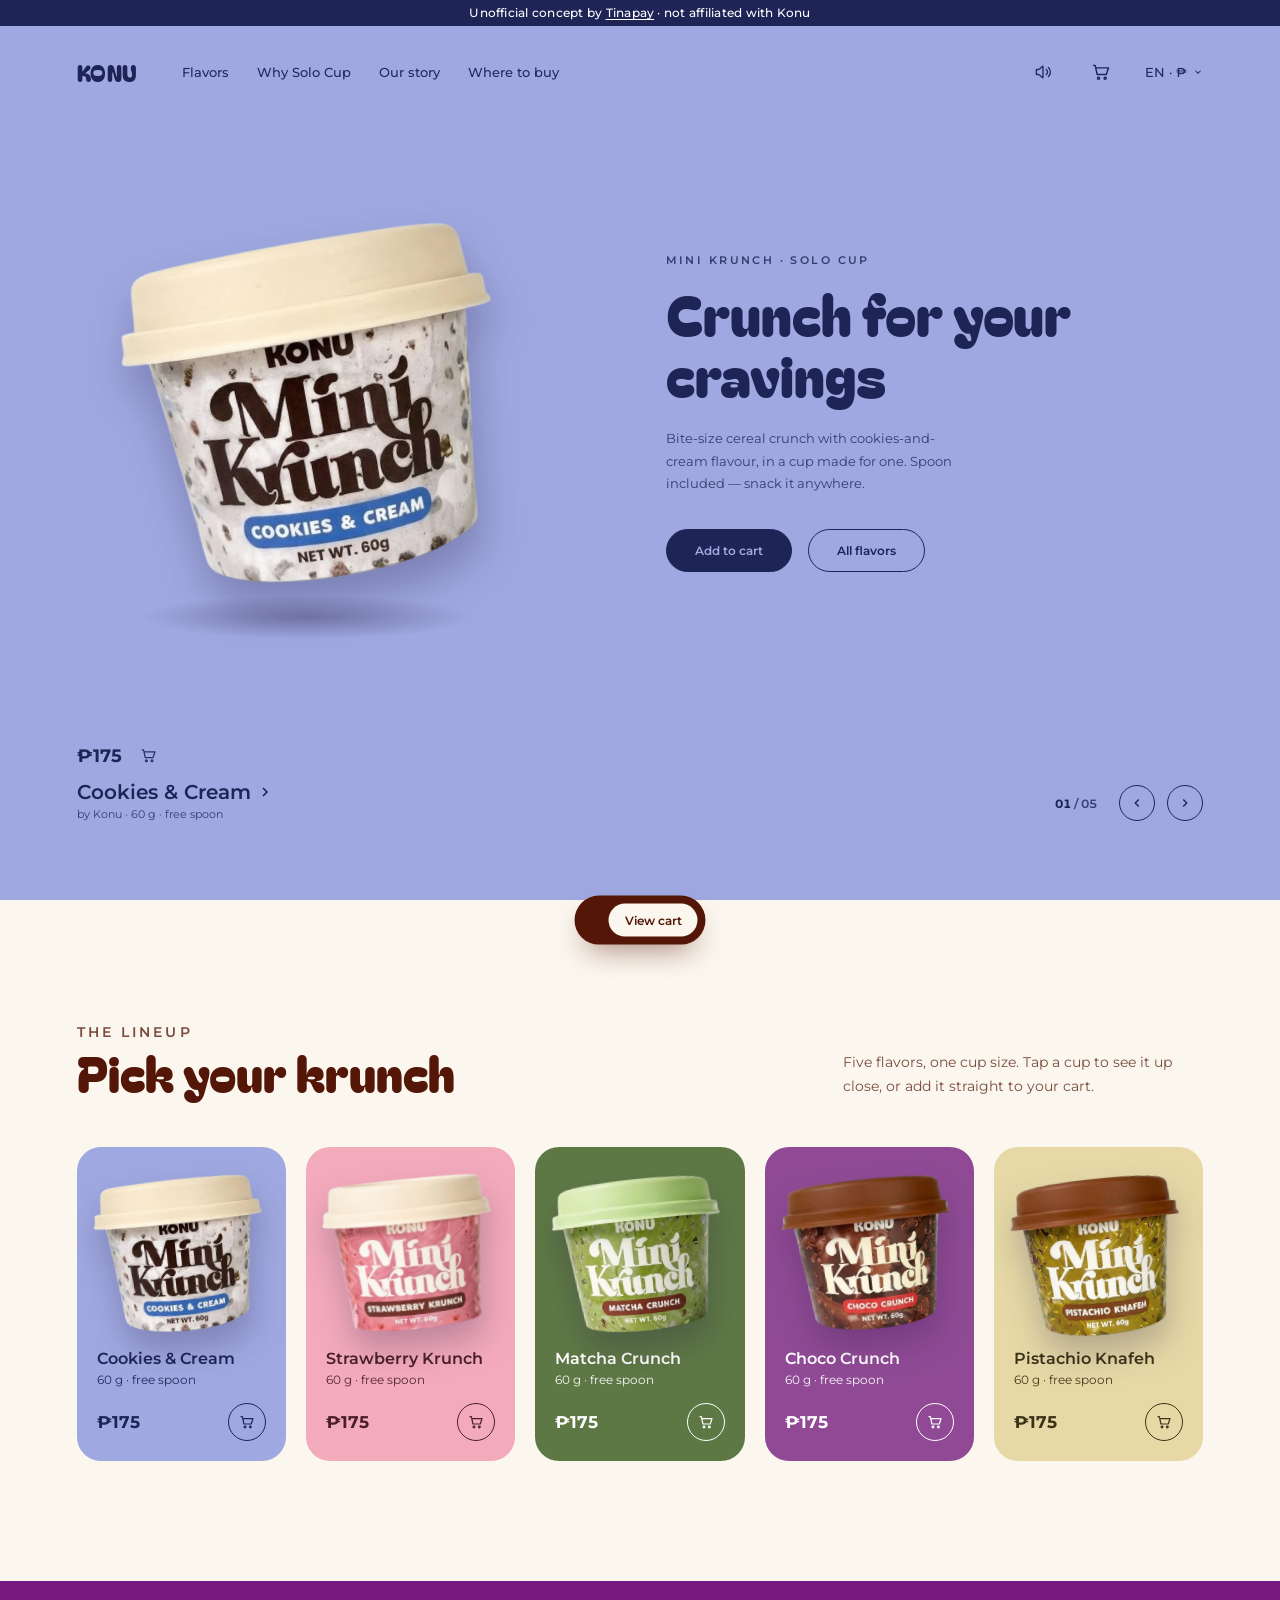
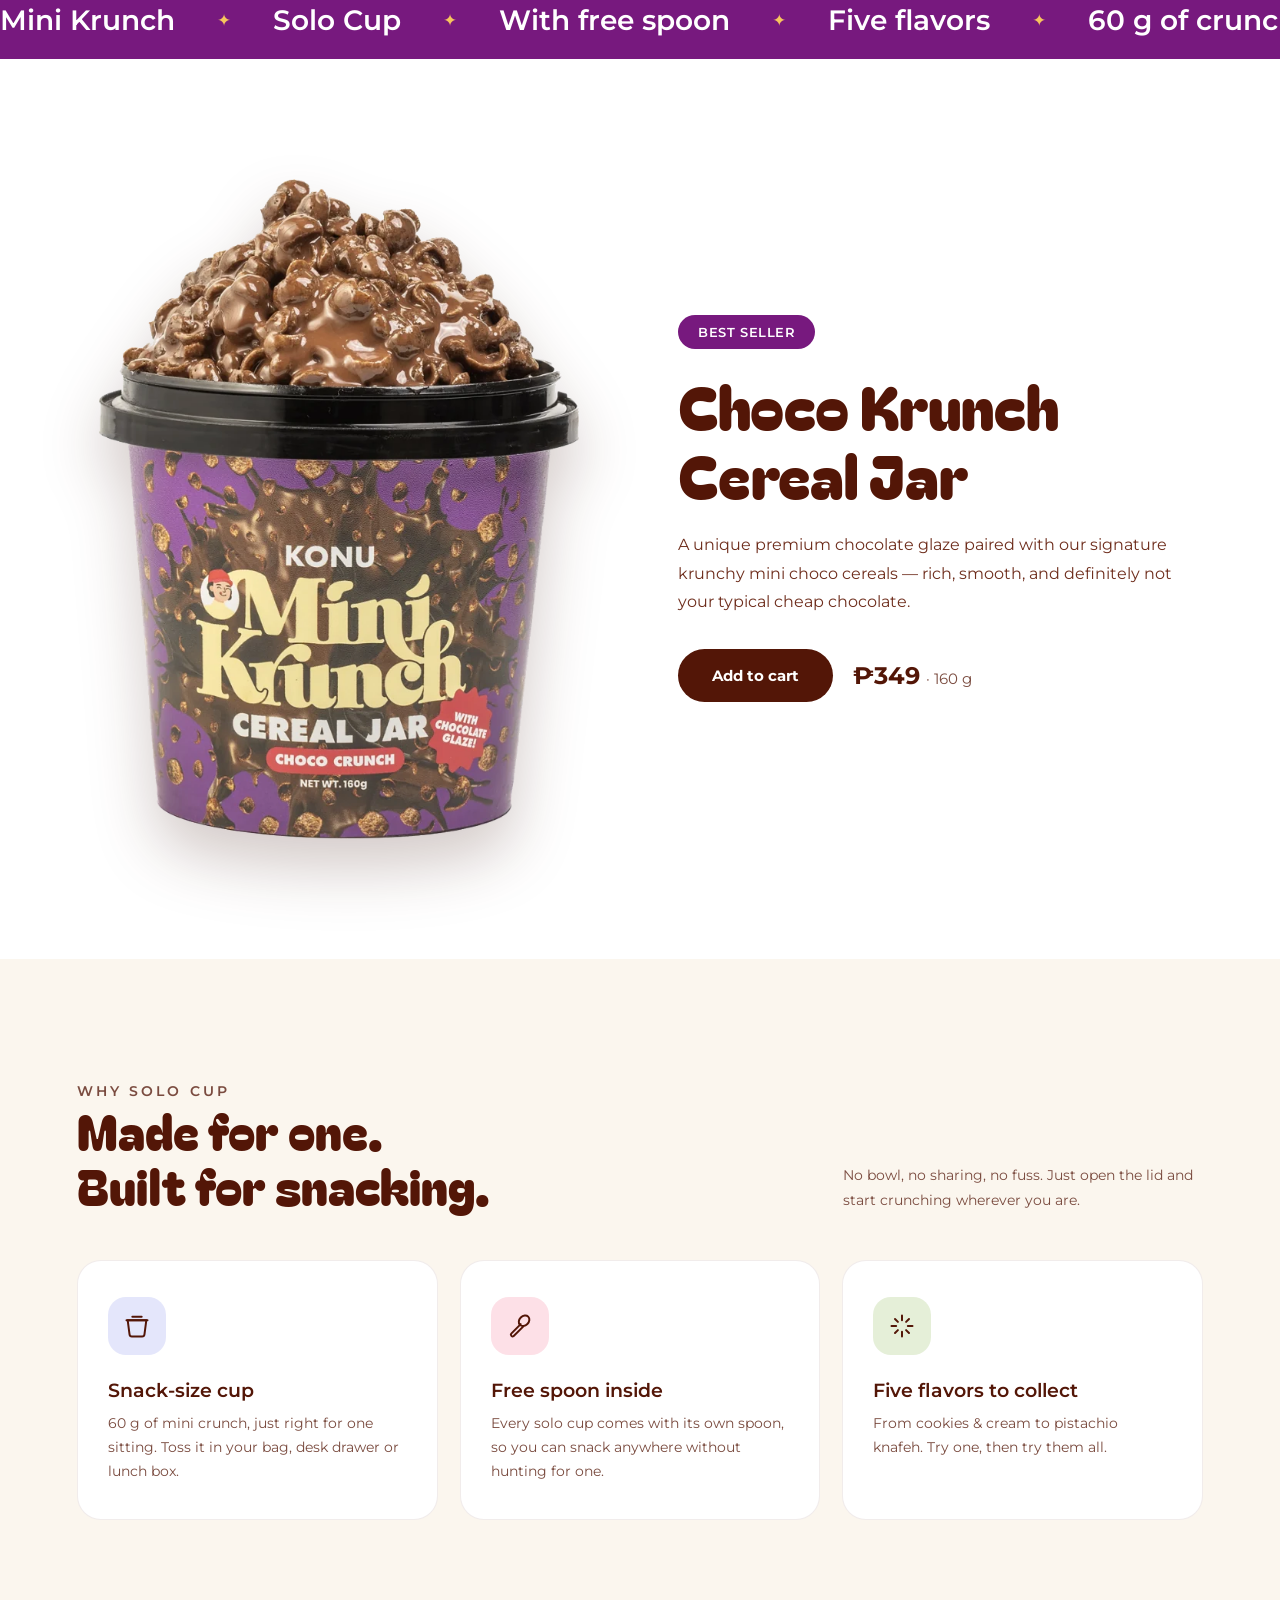
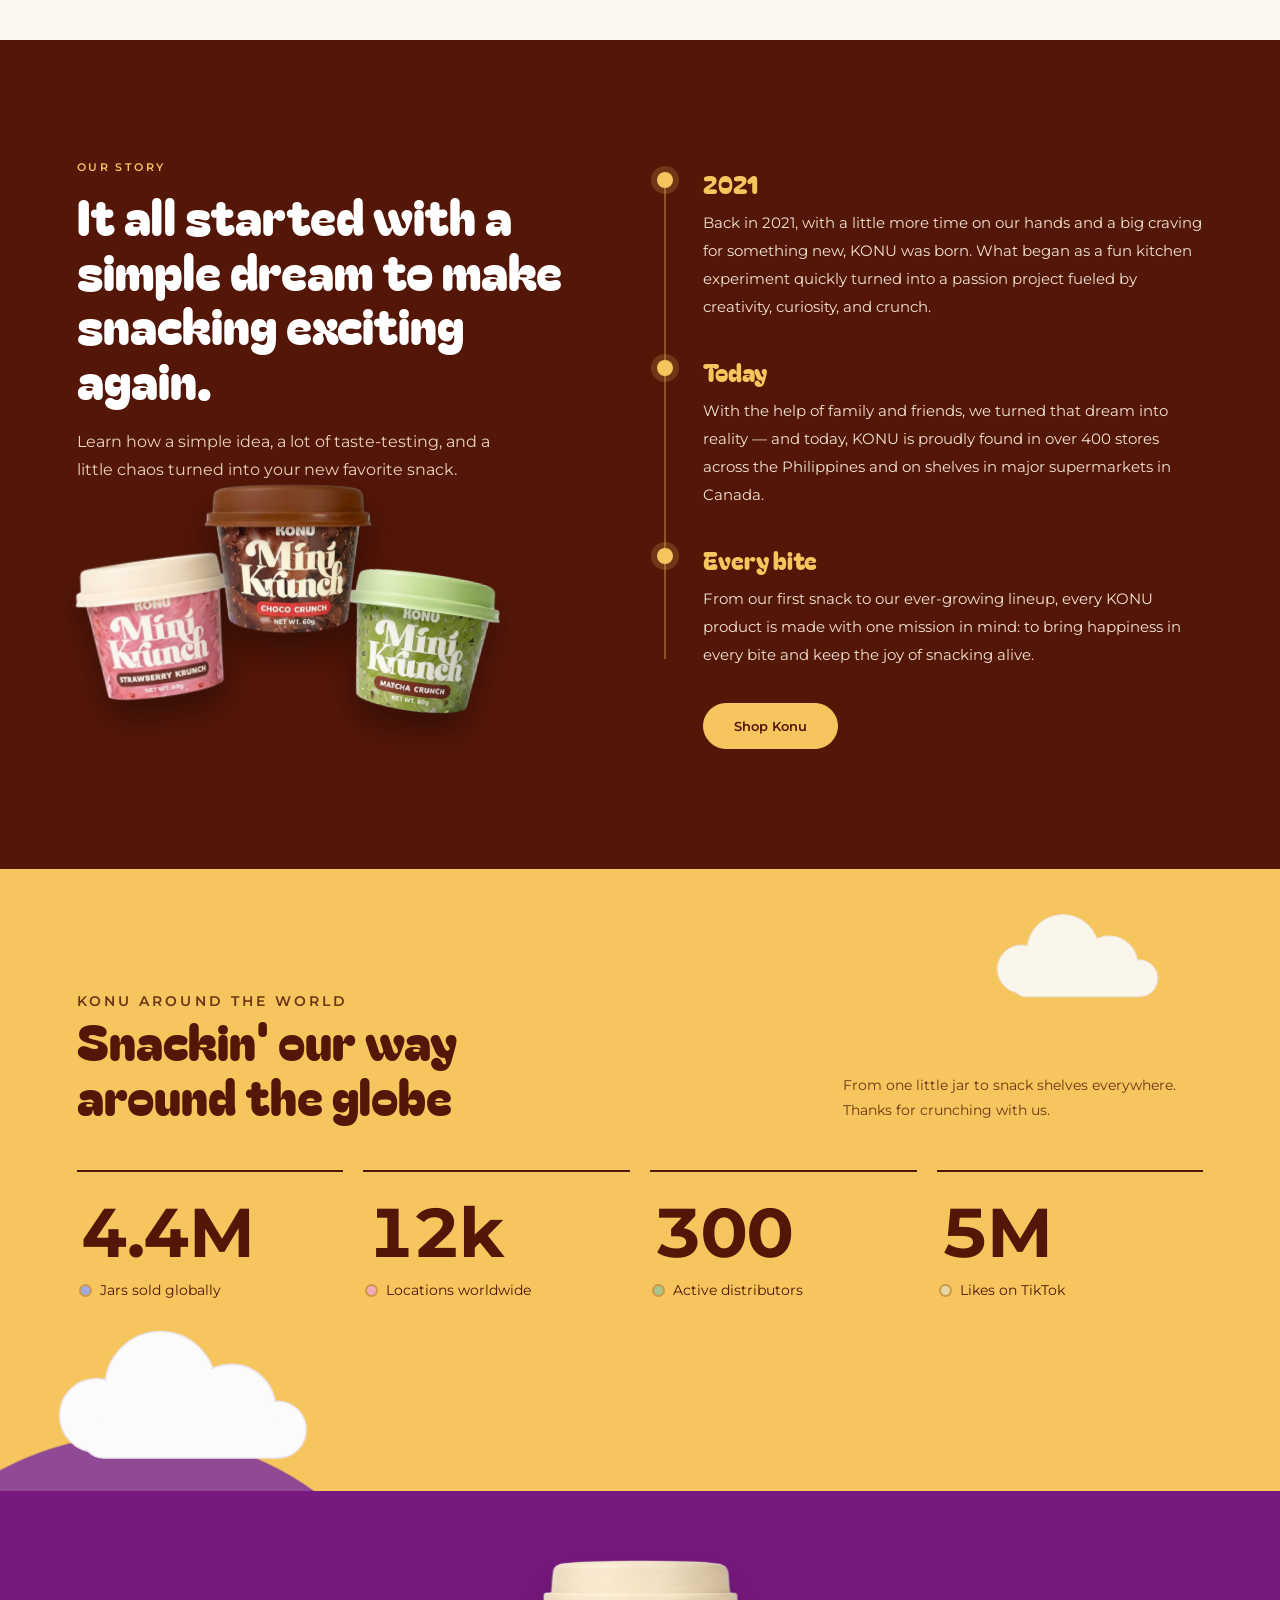
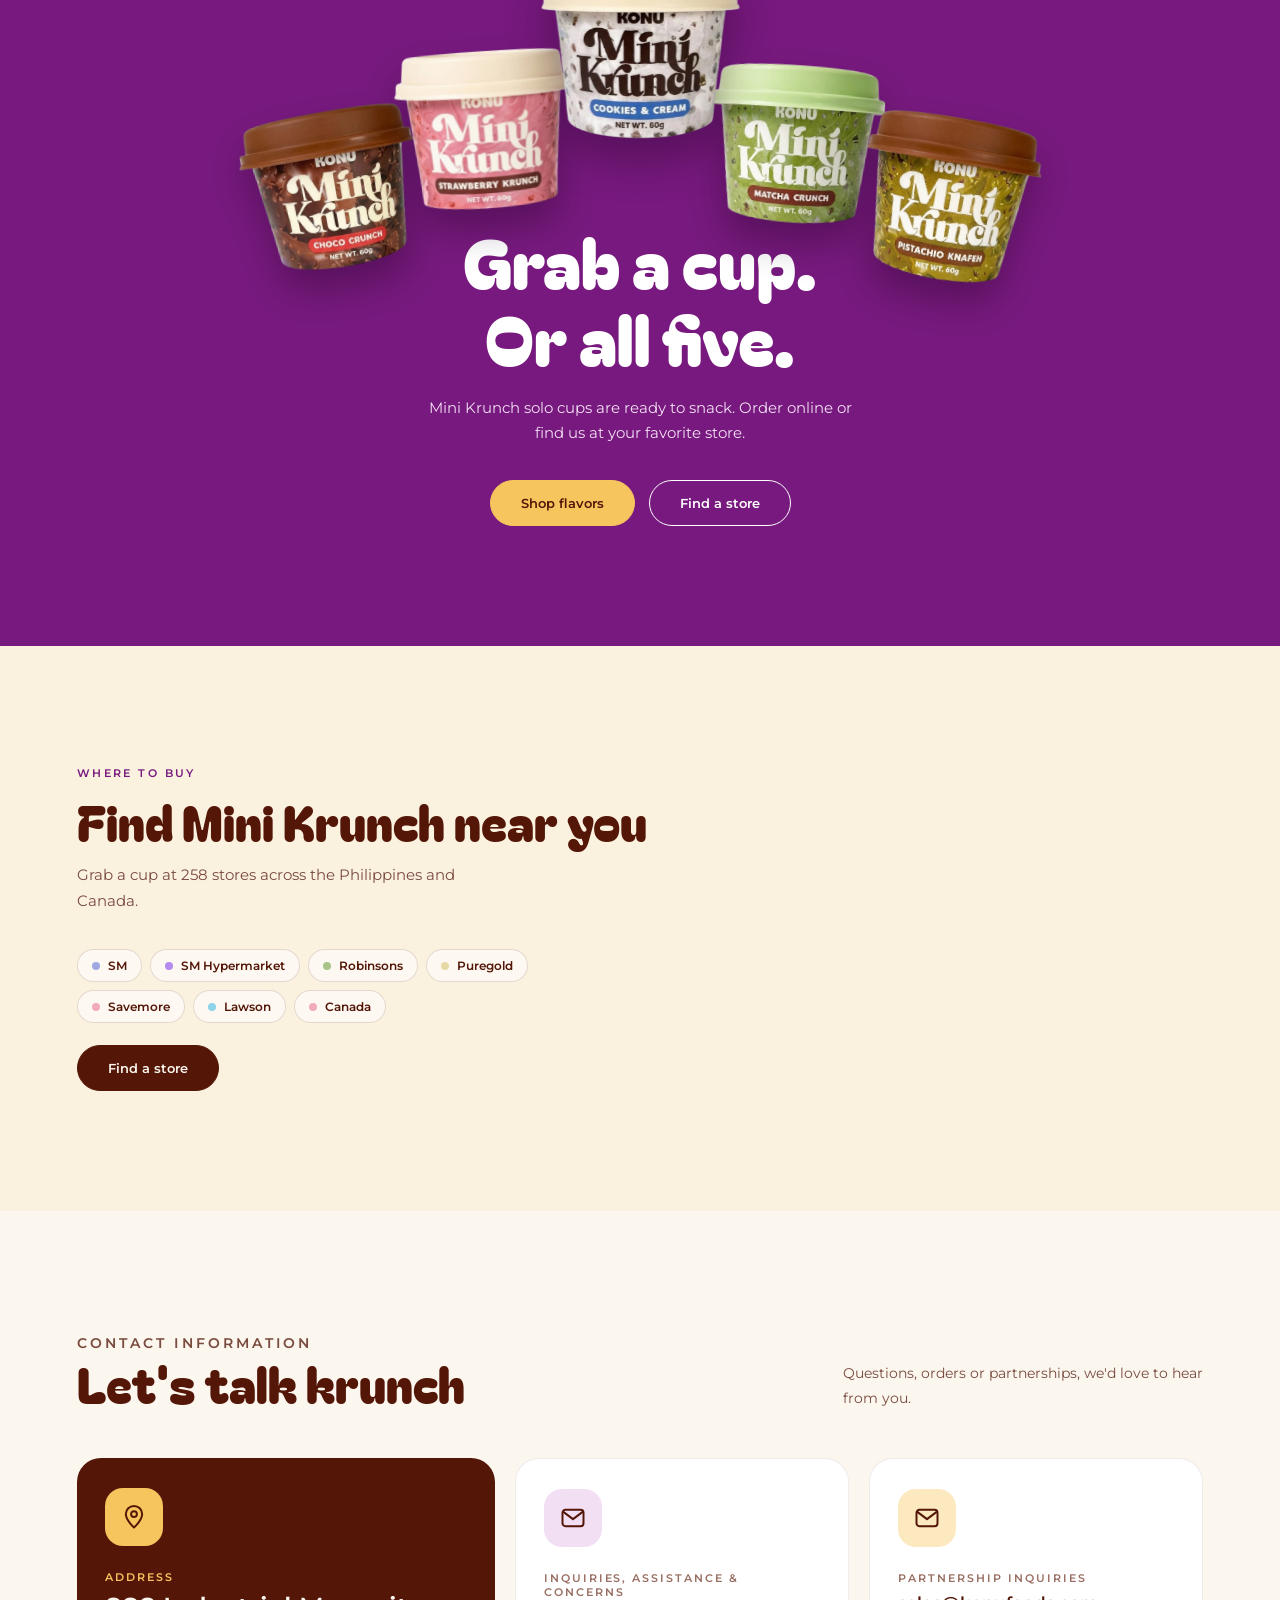
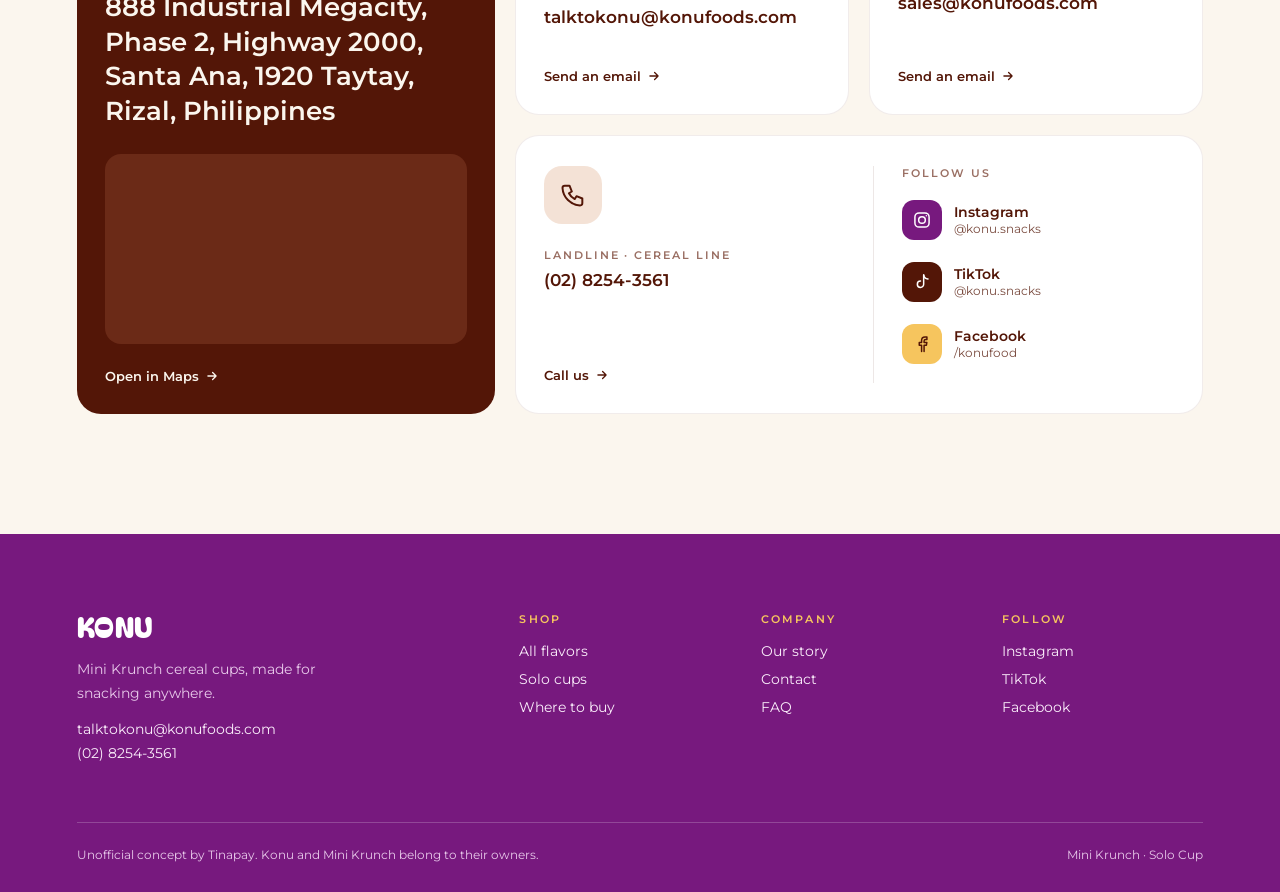
==== index.html @ 43f5e8f3 "Mark the site as an unofficial concept Adds a slim "Unofficial concept by Tinapay · not affiliated w" ====
<!doctype html>
<html lang="en">
<head>
<meta charset="utf-8">
<meta name="viewport" content="width=device-width, initial-scale=1">
<title>Mini Krunch by Konu</title>
<meta name="description" content="Bite-size cereal crunch in a solo cup with a free spoon. Five flavors: Cookies & Cream, Strawberry, Matcha, Choco and Pistachio Knafeh.">
<meta property="og:type" content="website">
<meta property="og:site_name" content="Mini Krunch by Konu">
<meta property="og:title" content="Mini Krunch by Konu">
<meta property="og:description" content="Bite-size cereal crunch in a solo cup with a free spoon. Five flavors: Cookies & Cream, Strawberry, Matcha, Choco and Pistachio Knafeh.">
<meta property="og:image" content="assets/og-image.jpg">
<meta property="og:image:width" content="1200">
<meta property="og:image:height" content="630">
<meta name="twitter:card" content="summary_large_image">
<link rel="preconnect" href="https://fonts.googleapis.com">
<link rel="preconnect" href="https://fonts.gstatic.com" crossorigin>
<link href="https://fonts.googleapis.com/css2?family=Fraunces:opsz,wght@9..144,600;9..144,800&family=Montserrat:wght@400;500;600;700&family=Noto+Sans+KR:wght@400;500;600;700&family=Bagel+Fat+One&display=swap" rel="stylesheet">
<link rel="icon" href="assets/favicon.svg" type="image/svg+xml">
<link rel="icon" href="assets/favicon-32.png" sizes="32x32" type="image/png">
<link rel="apple-touch-icon" href="assets/apple-touch-icon.png">
<meta name="theme-color" content="#77197e">
<link rel="stylesheet" href="assets/site.css?v=9">
</head>
<body>
<p class="concept-note">Unofficial concept by <a href="https://tinapaaay.github.io/Personal-Portfolio/">Tinapay</a> · not affiliated with Konu</p>

<main id="main">
<section class="card" id="card" aria-roledescription="carousel" aria-label="Mini Krunch flavors">

  <div class="stage" id="stage" aria-hidden="true">
    <div class="shadow"></div>
  </div>

  <div class="main">
    <header>
      <a class="logo" href="#card">Konu</a>
      <nav aria-label="Main">
        <a href="#flavors" data-i18n="nav.flavors">Flavors</a>
        <a href="#why" data-i18n="nav.why">Why Solo Cup</a>
        <a href="#story" data-i18n="ft.story">Our story</a>
        <a href="stores.html" data-i18n="nav.buy">Where to buy</a>
      </nav>
      <div class="header-right">
        <button class="sound-btn" id="soundBtn" aria-pressed="true" aria-label="Cart sounds" data-i18n-aria="aria.sound">
          <svg class="on" viewBox="0 0 24 24" fill="none" stroke="currentColor" stroke-width="1.7" stroke-linecap="round" stroke-linejoin="round"><path d="M4 9h3l5-4v14l-5-4H4z"/><path d="M16 9a4 4 0 0 1 0 6M18.5 6.5a7.5 7.5 0 0 1 0 11"/></svg>
          <svg class="off" viewBox="0 0 24 24" fill="none" stroke="currentColor" stroke-width="1.7" stroke-linecap="round" stroke-linejoin="round"><path d="M4 9h3l5-4v14l-5-4H4z"/><path d="m16 9.5 5 5M21 9.5l-5 5"/></svg>
        </button>
        <button class="cart-btn" id="cartBtn" aria-label="Open cart" data-i18n-aria="aria.cart">
          <svg viewBox="0 0 24 24" fill="none" stroke="currentColor" stroke-width="1.7" stroke-linecap="round" stroke-linejoin="round"><path d="M3 4h2l2.4 11h11L21 7H6.2"/><circle cx="9" cy="19.5" r="1.3"/><circle cx="17" cy="19.5" r="1.3"/></svg>
          <span class="cart-count" id="cartCount">0</span>
        </button>
        <div class="prefs">
          <button class="lang" id="prefsBtn" aria-haspopup="true" aria-expanded="false" data-i18n-aria="aria.prefs" aria-label="Language and currency"><span id="prefsLabel">EN · ₱</span>
            <svg width="10" height="10" viewBox="0 0 24 24" fill="none" stroke="currentColor" stroke-width="2.5"><path d="m6 9 6 6 6-6"/></svg>
          </button>
          <div class="prefs-menu" id="prefsMenu" hidden>
            <p class="prefs-title" data-i18n="prefs.lang">Language</p>
            <button class="prefs-opt" data-lang="en" lang="en">English</button>
            <button class="prefs-opt" data-lang="ko" lang="ko">한국어</button>
            <div class="prefs-sep"></div>
            <p class="prefs-title" data-i18n="prefs.cur">Currency</p>
            <button class="prefs-opt" data-cur="PHP"><b>₱</b><span data-i18n="cur.PHP">Philippine peso</span></button>
            <button class="prefs-opt" data-cur="CAD"><b>C$</b><span data-i18n="cur.CAD">Canadian dollar</span></button>
            <button class="prefs-opt" data-cur="KRW"><b>₩</b><span data-i18n="cur.KRW">South Korean won</span></button>
          </div>
        </div>
      </div>
    </header>

    <div class="copy" id="copy">
      <p class="eyebrow" id="eyebrow" data-i18n="hero.eyebrow">Mini Krunch · Solo Cup</p>
      <h1 id="title">Crunch for your cravings</h1>
      <p class="desc" id="desc"></p>
      <div class="actions">
        <button class="btn solid" id="shopBtn" data-i18n="hero.add">Add to cart</button>
        <a class="btn" href="#flavors" data-i18n="hero.all">All flavors</a>
      </div>
    </div>

    <div class="product" id="product">
      <div class="price"><span id="price">$8</span>
        <button class="add" id="addBtn" aria-label="Add to cart" data-i18n-aria="hero.add">
          <svg viewBox="0 0 24 24" fill="none" stroke="currentColor" stroke-width="1.8" stroke-linecap="round" stroke-linejoin="round"><path d="M3 4h2l2.4 11h11L21 7H6.2"/><circle cx="9" cy="19.5" r="1.3"/><circle cx="17" cy="19.5" r="1.3"/></svg>
        </button>
      </div>
      <p class="flavor"><span id="flavor">Cookies &amp; Cream</span>
        <svg viewBox="0 0 24 24" fill="none" stroke="currentColor" stroke-width="2.4"><path d="m9 6 6 6-6 6"/></svg>
      </p>
      <div class="by" data-i18n="hero.by">by Konu · 60 g · free spoon</div>
    </div>

    <div class="controls">
      <span class="counter"><b id="current">01</b> / <span id="total">04</span></span>
      <button class="arrow" id="prev" aria-label="Previous flavor" data-i18n-aria="aria.prev">
        <svg viewBox="0 0 24 24" fill="none" stroke="currentColor" stroke-width="2.4"><path d="m15 6-6 6 6 6"/></svg>
      </button>
      <button class="arrow" id="next" aria-label="Next flavor" data-i18n-aria="aria.next">
        <svg viewBox="0 0 24 24" fill="none" stroke="currentColor" stroke-width="2.4"><path d="m9 6 6 6-6 6"/></svg>
      </button>
    </div>
  </div>

  <p class="sr-only" aria-live="polite" id="live"></p>
</section>

<section class="section" id="flavors" aria-labelledby="flavors-title">
  <div class="wrap">
    <div class="section-head reveal">
      <div>
        <p class="kicker" data-i18n="fl.kicker">The lineup</p>
        <h2 id="flavors-title" data-i18n="fl.title">Pick your krunch</h2>
      </div>
      <p data-i18n="fl.lead">Five flavors, one cup size. Tap a cup to see it up close, or add it straight to your cart.</p>
    </div>
    <ul class="fgrid" id="fgrid"></ul>
  </div>
</section>

<div class="marquee" aria-hidden="true"><div class="marquee-track"><span data-i18n="mq.1">Mini Krunch</span><span data-i18n="mq.2">Solo Cup</span><span data-i18n="mq.3">With free spoon</span><span data-i18n="mq.4">Five flavors</span><span data-i18n="mq.5">60 g of crunch</span><span data-i18n="mq.1">Mini Krunch</span><span data-i18n="mq.2">Solo Cup</span><span data-i18n="mq.3">With free spoon</span><span data-i18n="mq.4">Five flavors</span><span data-i18n="mq.5">60 g of crunch</span><span data-i18n="mq.1">Mini Krunch</span><span data-i18n="mq.2">Solo Cup</span><span data-i18n="mq.3">With free spoon</span><span data-i18n="mq.4">Five flavors</span><span data-i18n="mq.5">60 g of crunch</span><span data-i18n="mq.1">Mini Krunch</span><span data-i18n="mq.2">Solo Cup</span><span data-i18n="mq.3">With free spoon</span><span data-i18n="mq.4">Five flavors</span><span data-i18n="mq.5">60 g of crunch</span></div></div>

<section class="section best" id="bestseller" aria-labelledby="best-title">
  <div class="wrap best-grid">
    <div class="best-img reveal">
      <img id="bestImg" src="assets/bestseller.webp" alt="Choco Krunch Cereal Jar filled with chocolate-glazed mini cereal" data-i18n-alt="best.alt">
    </div>
    <div class="reveal">
      <span class="badge" data-i18n="best.badge">Best seller</span>
      <h2 id="best-title" data-i18n="best.title">Choco Krunch Cereal Jar</h2>
      <p data-i18n="best.desc">A unique premium chocolate glaze paired with our signature krunchy mini choco cereals — rich, smooth, and definitely not your typical cheap chocolate.</p>
      <div class="best-buy">
        <button class="soon" id="bestAdd" data-i18n="hero.add">Add to cart</button>
        <span class="best-price"><b id="bestPrice"></b> · 160 g</span>
      </div>
    </div>
  </div>
</section>

<section class="section" id="why" aria-labelledby="why-title">
  <div class="wrap">
    <div class="section-head reveal">
      <div>
        <p class="kicker" data-i18n="why.kicker">Why solo cup</p>
        <h2 id="why-title" data-i18n-html="why.title">Made for one.<br>Built for snacking.</h2>
      </div>
      <p data-i18n="why.lead">No bowl, no sharing, no fuss. Just open the lid and start crunching wherever you are.</p>
    </div>
    <div class="features">
      <article class="feature reveal" style="--t:#e4e6fb">
        <div class="ficon"><svg viewBox="0 0 24 24" fill="none" stroke="#531607" stroke-width="1.7" stroke-linecap="round" stroke-linejoin="round"><path d="M4 7h16l-1.6 12.2a2 2 0 0 1-2 1.8H7.6a2 2 0 0 1-2-1.8L4 7Z"/><path d="M3 7h18M8 4h8"/></svg></div>
        <h3 data-i18n="why.f1t">Snack-size cup</h3>
        <p data-i18n="why.f1d">60 g of mini crunch, just right for one sitting. Toss it in your bag, desk drawer or lunch box.</p>
      </article>
      <article class="feature reveal" style="--t:#fde0e7">
        <div class="ficon"><svg viewBox="0 0 24 24" fill="none" stroke="#531607" stroke-width="1.7" stroke-linecap="round" stroke-linejoin="round"><ellipse cx="15.5" cy="7.5" rx="4" ry="5" transform="rotate(45 15.5 7.5)"/><path d="m12.6 10.4-8.1 8.1a1.5 1.5 0 0 0 2.1 2.1l8.1-8.1"/></svg></div>
        <h3 data-i18n="why.f2t">Free spoon inside</h3>
        <p data-i18n="why.f2d">Every solo cup comes with its own spoon, so you can snack anywhere without hunting for one.</p>
      </article>
      <article class="feature reveal" style="--t:#e5efd8">
        <div class="ficon"><svg viewBox="0 0 24 24" fill="none" stroke="#531607" stroke-width="1.7" stroke-linecap="round" stroke-linejoin="round"><path d="M12 3v4M12 17v4M3 12h4M17 12h4M6 6l2.5 2.5M15.5 15.5 18 18M6 18l2.5-2.5M15.5 8.5 18 6"/></svg></div>
        <h3 data-i18n="why.f3t">Five flavors to collect</h3>
        <p data-i18n="why.f3d">From cookies &amp; cream to pistachio knafeh. Try one, then try them all.</p>
      </article>
    </div>
  </div>
</section>

<section class="section story" id="story" aria-labelledby="story-title">
  <div class="wrap story-grid">
    <div class="reveal">
      <p class="kicker" data-i18n="story.kicker">Our Story</p>
      <h2 id="story-title" data-i18n-html="story.title">It all started with a simple dream to make snacking exciting again.</h2>
      <p class="story-intro" data-i18n="story.intro">Learn how a simple idea, a lot of taste-testing, and a little chaos turned into your new favorite snack.</p>
      <div class="story-cups" aria-hidden="true">
        <img src="assets/cups/strawberry.webp" alt="" loading="lazy">
        <img src="assets/cups/choco.webp" alt="" loading="lazy">
        <img src="assets/cups/matcha.webp" alt="" loading="lazy">
      </div>
    </div>
    <div class="reveal">
      <ol class="timeline">
        <li class="tl"><span class="tl-tag">2021</span><p data-i18n="story.s1">Back in 2021, with a little more time on our hands and a big craving for something new, KONU was born. What began as a fun kitchen experiment quickly turned into a passion project fueled by creativity, curiosity, and crunch.</p></li>
        <li class="tl"><span class="tl-tag" data-i18n="story.t2">Today</span><p data-i18n="story.s2">With the help of family and friends, we turned that dream into reality — and today, KONU is proudly found in over 400 stores across the Philippines and on shelves in major supermarkets in Canada.</p></li>
        <li class="tl"><span class="tl-tag" data-i18n="story.t3">Every bite</span><p data-i18n="story.s3">From our first snack to our ever-growing lineup, every KONU product is made with one mission in mind: to bring happiness in every bite and keep the joy of snacking alive.</p></li>
      </ol>
      <a class="pill story-btn" href="#flavors" data-i18n="story.shop">Shop Konu</a>
    </div>
  </div>
</section>

<section class="section stats" id="stats" aria-labelledby="stats-title">
  <div class="stats-hill" aria-hidden="true"></div>
  <svg class="stats-cloud" viewBox="0 0 360 200" aria-hidden="true"><g fill="#fcfbfc" stroke="#e9e2ea" stroke-width="2"><circle cx="150" cy="90" r="78"/><circle cx="60" cy="130" r="52"/><circle cx="250" cy="120" r="62"/><circle cx="315" cy="150" r="40"/><rect x="40" y="130" width="300" height="60" rx="30"/></g><g fill="#fcfbfc"><circle cx="150" cy="90" r="76"/><circle cx="60" cy="130" r="50"/><circle cx="250" cy="120" r="60"/><circle cx="315" cy="150" r="38"/><rect x="42" y="132" width="296" height="56" rx="28"/></g></svg>
  <svg class="stats-cloud small" viewBox="0 0 360 200" aria-hidden="true"><g fill="#fcfbfc" stroke="#e9e2ea" stroke-width="2"><circle cx="150" cy="90" r="78"/><circle cx="60" cy="130" r="52"/><circle cx="250" cy="120" r="62"/><circle cx="315" cy="150" r="40"/><rect x="40" y="130" width="300" height="60" rx="30"/></g><g fill="#fcfbfc"><circle cx="150" cy="90" r="76"/><circle cx="60" cy="130" r="50"/><circle cx="250" cy="120" r="60"/><circle cx="315" cy="150" r="38"/><rect x="42" y="132" width="296" height="56" rx="28"/></g></svg>
  <div class="wrap">
    <div class="section-head reveal">
      <div>
        <p class="kicker" data-i18n="st.kicker">Konu around the world</p>
        <h2 id="stats-title" data-i18n-html="st.title">Snackin' our way<br>around the globe</h2>
      </div>
      <p data-i18n="st.lead">From one little jar to snack shelves everywhere. Thanks for crunching with us.</p>
    </div>
    <ul class="stat-grid">
      <li class="stat reveal" style="--a:#9fa8e0"><span class="stat-num" data-to="4.5" data-dec="1" data-suffix="M">4.5M</span><span class="stat-label" data-i18n="st.l1">Jars sold globally</span></li>
      <li class="stat reveal" style="--a:#f3aabb;animation-delay:80ms"><span class="stat-num" data-to="12" data-suffix="k">12k</span><span class="stat-label" data-i18n="st.l2">Locations worldwide</span></li>
      <li class="stat reveal" style="--a:#a9c48a;animation-delay:160ms"><span class="stat-num" data-to="304">304</span><span class="stat-label" data-i18n="st.l3">Active distributors</span></li>
      <li class="stat reveal" style="--a:#e6d9a6;animation-delay:240ms"><span class="stat-num" data-to="5" data-suffix="M">5M</span><span class="stat-label" data-i18n="st.l4">Likes on TikTok</span></li>
    </ul>
  </div>
</section>

<section class="section order" id="order" aria-labelledby="order-title">
  <div class="wrap">
    <div class="cups-row reveal" id="cupsRow" aria-hidden="true"></div>
    <div class="reveal">
      <h2 id="order-title" data-i18n-html="ord.title">Grab a cup.<br>Or all five.</h2>
      <p data-i18n="ord.lead">Mini Krunch solo cups are ready to snack. Order online or find us at your favorite store.</p>
      <div class="buttons">
        <a class="pill dark" href="#flavors" data-i18n="ord.shop">Shop flavors</a>
        <a class="pill line" href="stores.html" data-i18n="ord.buy">Find a store</a>
      </div>
    </div>
  </div>
</section>

<section class="section stores-teaser" id="stores" aria-labelledby="stores-title">
  <div class="wrap teaser-grid reveal">
    <div>
      <p class="kicker" data-i18n="stores.kicker">Where to buy</p>
      <h2 id="stores-title" data-i18n="stores.title">Find Mini Krunch near you</h2>
      <p id="storesLead"></p>
    </div>
    <div class="teaser-side">
      <ul class="teaser-chains" id="teaserChains"></ul>
      <a class="pill dark" href="stores.html" data-i18n="ord.buy">Find a store</a>
    </div>
  </div>
</section>

<section class="section" id="contact" aria-labelledby="contact-title">
  <div class="wrap">
    <div class="section-head reveal">
      <div>
        <p class="kicker" data-i18n="ct.kicker">Contact information</p>
        <h2 id="contact-title" data-i18n="ct.title">Let's talk krunch</h2>
      </div>
      <p data-i18n="ct.lead">Questions, orders or partnerships, we'd love to hear from you.</p>
    </div>
    <div class="contact-grid">
      <div class="ccard address reveal">
        <div class="ficon" style="--t:#f6c55e"><svg viewBox="0 0 24 24" fill="none" stroke="#531607" stroke-width="1.7" stroke-linecap="round" stroke-linejoin="round"><path d="M12 21s-7-6.2-7-11.5a7 7 0 0 1 14 0C19 14.8 12 21 12 21Z"/><circle cx="12" cy="9.5" r="2.5"/></svg></div>
        <small data-i18n="ct.addr">Address</small>
        <strong>888 Industrial Megacity, Phase 2, Highway 2000, Santa Ana, 1920 Taytay, Rizal, Philippines</strong>
        <iframe class="ccard-map" src="https://www.google.com/maps?q=888%20Industrial%20Megacity%2C%20Phase%202%2C%20Highway%202000%2C%20Santa%20Ana%2C%201920%20Taytay%2C%20Rizal%2C%20Philippines&amp;output=embed" loading="lazy" referrerpolicy="no-referrer-when-downgrade" title="Map of Konu in Taytay, Rizal" data-i18n-title="ct.mapTitle"></iframe>
        <a class="go" href="https://www.google.com/maps/search/?api=1&amp;query=888%20Industrial%20Megacity%2C%20Phase%202%2C%20Highway%202000%2C%20Santa%20Ana%2C%201920%20Taytay%2C%20Rizal%2C%20Philippines" target="_blank" rel="noopener"><span data-i18n="ct.map">Open in Maps</span> <svg viewBox="0 0 24 24" fill="none" stroke="currentColor" stroke-width="2.2" stroke-linecap="round" stroke-linejoin="round"><path d="M5 12h14M13 6l6 6-6 6"/></svg></a>
      </div>
      <a class="ccard reveal" href="mailto:talktokonu@konufoods.com" style="animation-delay:80ms">
        <div class="ficon" style="--t:#f3dff4"><svg viewBox="0 0 24 24" fill="none" stroke="#531607" stroke-width="1.7" stroke-linecap="round" stroke-linejoin="round"><rect x="3" y="5" width="18" height="14" rx="2.5"/><path d="m4 7 8 6 8-6"/></svg></div>
        <small data-i18n="ct.inq">Inquiries, assistance &amp; concerns</small>
        <strong>talktokonu@konufoods.com</strong>
        <span class="go"><span data-i18n="ct.mail">Send an email</span> <svg viewBox="0 0 24 24" fill="none" stroke="currentColor" stroke-width="2.2" stroke-linecap="round" stroke-linejoin="round"><path d="M5 12h14M13 6l6 6-6 6"/></svg></span>
      </a>
      <a class="ccard reveal" href="mailto:sales@konufoods.com" style="animation-delay:160ms">
        <div class="ficon" style="--t:#fde9bf"><svg viewBox="0 0 24 24" fill="none" stroke="#531607" stroke-width="1.7" stroke-linecap="round" stroke-linejoin="round"><rect x="3" y="5" width="18" height="14" rx="2.5"/><path d="m4 7 8 6 8-6"/></svg></div>
        <small data-i18n="ct.part">Partnership inquiries</small>
        <strong>sales@konufoods.com</strong>
        <span class="go"><span data-i18n="ct.mail">Send an email</span> <svg viewBox="0 0 24 24" fill="none" stroke="currentColor" stroke-width="2.2" stroke-linecap="round" stroke-linejoin="round"><path d="M5 12h14M13 6l6 6-6 6"/></svg></span>
      </a>
      <div class="ccard wide phone-card reveal" style="animation-delay:240ms">
        <div class="phone-main">
          <div class="ficon" style="--t:#f4e2d6"><svg viewBox="0 0 24 24" fill="none" stroke="#531607" stroke-width="1.7" stroke-linecap="round" stroke-linejoin="round"><path d="M5 4h4l2 5-2.5 1.5a11 11 0 0 0 5 5L15 13l5 2v4a2 2 0 0 1-2 2A16 16 0 0 1 3 6a2 2 0 0 1 2-2Z"/></svg></div>
          <small data-i18n="ct.land">Landline · Cereal Line</small>
          <strong><a href="tel:+63282543561">(02) 8254-3561</a></strong>
          <a class="go" href="tel:+63282543561"><span data-i18n="ct.call">Call us</span> <svg viewBox="0 0 24 24" fill="none" stroke="currentColor" stroke-width="2.2" stroke-linecap="round" stroke-linejoin="round"><path d="M5 12h14M13 6l6 6-6 6"/></svg></a>
        </div>
        <div class="socials">
          <small data-i18n="ct.follow">Follow us</small>
          <a class="social" href="https://www.instagram.com/konu.snacks/" target="_blank" rel="noopener"><span class="social-ico"><svg viewBox="0 0 24 24" fill="none" stroke="currentColor" stroke-width="1.8" stroke-linecap="round" stroke-linejoin="round"><rect x="3.5" y="3.5" width="17" height="17" rx="5"/><circle cx="12" cy="12" r="4"/><circle cx="17.2" cy="6.8" r=".9" fill="currentColor" stroke="none"/></svg></span><span><b>Instagram</b>@konu.snacks</span></a>
          <a class="social" href="https://www.tiktok.com/@konu.snacks" target="_blank" rel="noopener"><span class="social-ico"><svg viewBox="0 0 24 24" fill="none" stroke="currentColor" stroke-width="1.8" stroke-linecap="round" stroke-linejoin="round"><path d="M14 3.5v11.2a3.8 3.8 0 1 1-3.8-3.8"/><path d="M14 3.5c.4 2.9 2.4 4.7 5.2 4.9"/></svg></span><span><b>TikTok</b>@konu.snacks</span></a>
          <a class="social" href="https://www.facebook.com/konufood" target="_blank" rel="noopener"><span class="social-ico"><svg viewBox="0 0 24 24" fill="none" stroke="currentColor" stroke-width="1.8" stroke-linecap="round" stroke-linejoin="round"><path d="M14.5 21v-7.5h2.8l.5-3.3h-3.3V8.3c0-1 .4-1.8 1.9-1.8h1.5V3.6a19 19 0 0 0-2.3-.1c-2.6 0-4.1 1.5-4.1 4.3v2.4H8.7v3.3h2.8V21"/></svg></span><span><b>Facebook</b>/konufood</span></a>
        </div>
      </div>
    </div>
  </div>
</section>

</main>

<footer class="footer">
  <div class="wrap">
    <div class="fwrap">
      <div>
        <a class="logo" href="#card">Konu</a>
        <p class="tag" data-i18n="ft.tag">Mini Krunch cereal cups, made for snacking anywhere.</p>
        <p class="tag"><a href="mailto:talktokonu@konufoods.com">talktokonu@konufoods.com</a><br><a href="tel:+63282543561">(02) 8254-3561</a></p>
      </div>
      <div>
        <h4 data-i18n="ft.shop">Shop</h4>
        <ul><li><a href="#flavors" data-i18n="hero.all">All flavors</a></li><li><a href="#why" data-i18n="ft.solo">Solo cups</a></li><li><a href="stores.html" data-i18n="nav.buy">Where to buy</a></li></ul>
      </div>
      <div>
        <h4 data-i18n="ft.company">Company</h4>
        <ul><li><a href="#story" data-i18n="ft.story">Our story</a></li><li><a href="#contact" data-i18n="ft.contact">Contact</a></li><li><a href="#" data-i18n="ft.faq">FAQ</a></li></ul>
      </div>
      <div>
        <h4 data-i18n="ft.follow">Follow</h4>
        <ul><li><a href="https://www.instagram.com/konu.snacks/" target="_blank" rel="noopener">Instagram</a></li><li><a href="https://www.tiktok.com/@konu.snacks" target="_blank" rel="noopener">TikTok</a></li><li><a href="https://www.facebook.com/konufood" target="_blank" rel="noopener">Facebook</a></li></ul>
      </div>
    </div>
    <div class="fbottom"><span>Unofficial concept by Tinapay. Konu and Mini Krunch belong to their owners.</span><span data-i18n="hero.eyebrow">Mini Krunch · Solo Cup</span></div>
  </div>
</footer>

<div class="cart-overlay" id="cartOverlay"></div>
<aside class="cart" id="cart" role="dialog" aria-modal="true" aria-labelledby="cart-title">
  <div class="cart-head">
    <h2 id="cart-title"><span data-i18n="cart.title">Your cart</span><span id="cartItemsLabel"></span></h2>
    <button class="icon-btn" id="cartClose" aria-label="Close cart" data-i18n-aria="aria.close"><svg viewBox="0 0 24 24" fill="none" stroke="currentColor" stroke-width="2.2" stroke-linecap="round"><path d="M6 6l12 12M18 6 6 18"/></svg></button>
  </div>
  <ul class="cart-items" id="cartItems"></ul>
  <div class="cart-empty" id="cartEmpty">
    <img src="assets/cups/cookies.webp" alt="">
    <h3 data-i18n="cart.empty">Your cart is empty</h3>
    <p data-i18n="cart.emptyP">Pick a flavor and it will show up here.</p>
    <a class="pill dark" href="#flavors" id="browseFlavors" data-i18n="cart.browse">Browse flavors</a>
  </div>
  <div class="cart-foot" id="cartFoot">
    <div class="cart-row"><span data-i18n="cart.sub">Subtotal</span><strong id="cartSubtotal">$0</strong></div>
    <p class="cart-note" data-i18n="cart.note">Every cup comes with a free spoon. Pick where you'd like to order:</p>
    <div class="shop-links" id="shopLinks"></div>
    <a class="store-link" href="stores.html" data-i18n="cart.stores">Or find Mini Krunch in a store near you →</a>
    <button class="remove clear" id="clearCart" data-i18n="cart.clear">Clear cart</button>
  </div>
</aside>

<button class="float-cart" id="floatCart" aria-label="Open cart" data-i18n-aria="aria.cart"><svg viewBox="0 0 24 24" fill="none" stroke="currentColor" stroke-width="1.8" stroke-linecap="round" stroke-linejoin="round"><path d="M3 4h2l2.4 11h11L21 7H6.2"/><circle cx="9" cy="19.5" r="1.3"/><circle cx="17" cy="19.5" r="1.3"/></svg><b id="floatCount">0</b></button>
<div class="toast" id="toast" role="status"><span id="toastText"></span><button id="toastView" data-i18n="cart.view">View cart</button></div>

<script src="assets/stores.js"></script>
<script src="assets/site.js?v=5"></script>
<script>
  // Edit flavors, colors, prices and copy here.
  const flavors = [
    {
      name: 'Cookies & Cream',
      img: 'assets/cups/cookies.webp',
      pricePHP: 175,
      title: 'Crunch for your cravings',
      desc: 'Bite-size cereal crunch with cookies-and-cream flavour, in a cup made for one. Spoon included — snack it anywhere.',
      bg: '#9fa8e0', ink: '#1f2456', muted: 'rgba(31,36,86,.82)'
    },
    {
      name: 'Strawberry Krunch',
      img: 'assets/cups/strawberry.webp',
      pricePHP: 175,
      title: 'Pretty in pink, loud in crunch',
      desc: 'Sweet strawberry mini crunch in a solo cup. Pop the lid, grab the free spoon, and you are good to go.',
      bg: '#f3aabb', ink: '#4a1f2b', muted: 'rgba(74,31,43,.78)'
    },
    {
      name: 'Matcha Crunch',
      img: 'assets/cups/matcha.webp',
      pricePHP: 175,
      title: 'Green tea, but make it crunchy',
      desc: 'Earthy matcha meets mini cereal crunch. Sweet, a little bit fancy, and sized for one.',
      bg: '#5e7845', ink: '#ffffff', muted: 'rgba(255,255,255,.94)'
    },
    {
      name: 'Choco Crunch',
      img: 'assets/cups/choco.webp',
      pricePHP: 175,
      title: 'Chocolate in every crunch',
      desc: 'Rich chocolate mini crunch for midnight snacks and no-sharing moments. One cup, one spoon, all yours.',
      bg: '#904a95', ink: '#ffffff', muted: 'rgba(255,255,255,.85)'
    },
    {
      name: 'Pistachio Knafeh',
      img: 'assets/cups/pistachio.webp',
      pricePHP: 175,
      title: 'The pistachio craze, in a cup',
      desc: 'Nutty pistachio with a knafeh-inspired crunch. The flavour everyone is talking about, ready to spoon.',
      bg: '#e6d9a6', ink: '#3b3218', muted: 'rgba(59,50,24,.78)'
    }
  ];

  const $ = id => document.getElementById(id);

  const root = document.documentElement;
  const stage = $('stage');
  const n = flavors.length;
  let index = 0;
  let busy = false;

  // build jars
  const jars = flavors.map(f => {
    const el = document.createElement('div');
    el.className = 'jar';
    el.innerHTML = `<div class="bob"><img src="${f.img}" alt="" draggable="false"></div>`;
    stage.appendChild(el);
    return el;
  });
  $('total').textContent = String(n).padStart(2, '0');

  function placeJars(dir) {
    jars.forEach((el, i) => {
      const off = (i - index + n) % n;
      const state = off === 0 ? 'is-active' : off === 1 ? 'is-next' : off === n - 1 ? 'is-prev' : 'is-later';
      // Jumping a jar from far-left to far-right (or back) shouldn't fly across the screen
      const was = el.dataset.state;
      const wraps = (was === 'is-prev' && state === 'is-later') || (was === 'is-later' && state === 'is-prev') ||
                    (was === 'is-prev' && state === 'is-next' && dir > 0);
      if (wraps) {
        el.style.transition = 'none';
        el.className = 'jar ' + state;
        el.offsetWidth; // flush
        el.style.transition = '';
      } else {
        el.className = 'jar ' + state;
      }
      el.dataset.state = state;
    });
    // active jar sits on top while it slides in
    jars.forEach((el, i) => el.style.zIndex = i === index ? 3 : 2);
  }

  function applyTheme() {
    const f = flavors[index];
    root.style.setProperty('--bg', f.bg);
    root.style.setProperty('--ink', f.ink);
    root.style.setProperty('--muted', f.muted);
  }

  function fillText() {
    const f = flavors[index];
    $('title').textContent = loc(f, 'title');
    $('desc').textContent = loc(f, 'desc');
    $('flavor').textContent = f.name;
    $('price').textContent = money(priceOf(f));
    $('current').textContent = String(index + 1).padStart(2, '0');
    $('live').textContent = t('livePos', { name: f.name, i: index + 1, n });
  }

  function go(dir) {
    if (busy) return;
    busy = true;
    index = (index + dir + n) % n;
    applyTheme();
    placeJars(dir);

    const parts = [$('copy'), $('product')];
    parts.forEach(p => { p.classList.remove('swap-in'); p.classList.add('swap-out'); });
    setTimeout(() => {
      fillText();
      parts.forEach(p => { p.classList.remove('swap-out'); p.classList.add('swap-in'); });
    }, matchMedia('(prefers-reduced-motion: reduce)').matches ? 0 : 380);
    setTimeout(() => busy = false, 700);
  }

  // controls
  $('next').onclick = () => go(1);
  $('prev').onclick = () => go(-1);
  document.addEventListener('keydown', e => {
    if (document.body.classList.contains('cart-open')) return;
    if (window.scrollY > innerHeight * .5) return;
    if (e.key === 'ArrowRight') go(1);
    if (e.key === 'ArrowLeft') go(-1);
  });

  // swipe / drag
  let startX = null, startY = null;
  const card = $('card');
  card.addEventListener('pointerdown', e => {
    if (e.target.closest('button, a')) return;
    startX = e.clientX; startY = e.clientY;
  });
  card.addEventListener('pointerup', e => {
    if (startX === null) return;
    const dx = e.clientX - startX, dy = e.clientY - startY;
    if (Math.abs(dx) > 50 && Math.abs(dx) > Math.abs(dy)) go(dx < 0 ? 1 : -1);
    startX = null;
  });
  card.addEventListener('pointercancel', () => startX = null);

  // ================= cart =================
  // cart = { 'Flavor name': quantity }, saved in this browser
  const CART_KEY = 'miniKrunchCart';
  let cart = {};
  try { cart = JSON.parse(localStorage.getItem(CART_KEY)) || {}; } catch (e) { cart = {}; }
  // other products that can go in the cart (prices in pesos are placeholders)
  const CEREAL_JAR = {
    name: 'Choco Krunch Cereal Jar', pricePHP: 349, weight: '160 g', bg: '#77197e', ink: '#ffffff',
    get img() { const el = document.getElementById('bestImg'); return (el && el.currentSrc) || 'assets/cups/choco.webp'; }
  };
  const byName = Object.fromEntries([...flavors, CEREAL_JAR].map(f => [f.name, f]));
  Object.keys(cart).forEach(k => { if (!byName[k] || !(cart[k] > 0)) delete cart[k]; });

  const count = () => Object.values(cart).reduce((a, b) => a + b, 0);
  const subtotal = () => Object.entries(cart).reduce((sum, [k, q]) => sum + priceOf(byName[k]) * q, 0);

  function saveCart() { try { localStorage.setItem(CART_KEY, JSON.stringify(cart)); } catch (e) {} }

  function renderCart() {
    const c = count();
    const badge = $('cartCount');
    badge.textContent = c;
    badge.classList.toggle('show', c > 0);
    $('floatCount').textContent = c;
    $('cartItemsLabel').textContent = c ? `(${c})` : '';
    updateFloat();

    const list = $('cartItems');
    list.innerHTML = '';
    Object.entries(cart).forEach(([name, q]) => {
      const f = byName[name], each = priceOf(f);
      const li = document.createElement('li');
      li.className = 'citem';
      li.innerHTML = `
        <div class="citem-img" style="--c:${f.bg}"><img src="${f.img}" alt=""></div>
        <div>
          <h3>${f.name}</h3>
          <p class="each">${t('each', { price: money(each), weight: f.weight || '60 g' })}</p>
          <div class="qty">
            <button data-act="dec" aria-label="${t('removeOne', { name: f.name })}">−</button>
            <span aria-live="polite">${q}</span>
            <button data-act="inc" aria-label="${t('addOne', { name: f.name })}">+</button>
          </div>
        </div>
        <div class="citem-right">
          <span class="citem-total">${money(each * q)}</span>
          <button class="remove" data-act="remove">${t('remove')}</button>
        </div>`;
      li.addEventListener('click', e => {
        const act = e.target.closest('button')?.dataset.act;
        if (act === 'inc') setQty(name, q + 1);
        if (act === 'dec') setQty(name, q - 1);
        if (act === 'remove') setQty(name, 0);
      });
      list.appendChild(li);
    });
    const empty = c === 0;
    $('cartEmpty').hidden = !empty;
    list.hidden = empty;
    $('cartFoot').hidden = empty;
    $('cartSubtotal').textContent = money(subtotal());

    // checkout: buttons that open online shops in a new tab
    $('shopLinks').innerHTML = SHOPS.map(sh =>
      `<a class="shop-btn" href="${sh.url}" target="_blank" rel="noopener" style="--shop:${sh.color}">${t('cart.orderOn', { shop: sh.name })}</a>`).join('');
  }

  // Where "Order on ..." buttons go. Swap in Konu's exact shop pages when you have them.
  const SHOPS = [
    { name: 'Shopee', color: '#ee4d2d', url: 'https://shopee.ph/search?keyword=konu%20mini%20krunch' },
    { name: 'Lazada', color: '#0f146d', url: 'https://www.lazada.com.ph/catalog/?q=konu+mini+krunch' },
    { name: 'TikTok', color: '#111111', url: 'https://www.tiktok.com/@konu.snacks' },
  ];

  function setQty(name, q) {
    if (q > 0) cart[name] = Math.min(q, 99); else delete cart[name];
    saveCart(); renderCart();
    // keep focus inside the cart after the list redraws
    if (document.body.classList.contains('cart-open') && !$('cart').contains(document.activeElement)) $('cartClose').focus();
  }

  // ---------- add-to-cart effects ----------
  const reduceMotion = () => matchMedia('(prefers-reduced-motion: reduce)').matches;
  let soundOn = true;
  try { soundOn = localStorage.getItem('miniKrunchSound') !== 'off'; } catch (e) {}
  $('soundBtn').setAttribute('aria-pressed', soundOn);
  $('soundBtn').onclick = () => {
    soundOn = !soundOn;
    $('soundBtn').setAttribute('aria-pressed', soundOn);
    try { localStorage.setItem('miniKrunchSound', soundOn ? 'on' : 'off'); } catch (e) {}
    if (soundOn) chime();
  };

  let actx;
  function audio() {
    if (!soundOn) return null;
    try {
      actx = actx || new (window.AudioContext || window.webkitAudioContext)();
      if (actx.state === 'suspended') actx.resume();
      return actx;
    } catch (e) { return null; }
  }
  // a soft bubbly "pop" when the button is pressed (the chime plays when the cup lands)
  function crunch() {
    const ac = audio(); if (!ac) return;
    const t = ac.currentTime;
    const o = ac.createOscillator(), g = ac.createGain();
    o.type = 'sine';
    o.frequency.setValueAtTime(320, t);
    o.frequency.exponentialRampToValueAtTime(760, t + .07);
    g.gain.setValueAtTime(.0001, t);
    g.gain.exponentialRampToValueAtTime(.2, t + .008);
    g.gain.exponentialRampToValueAtTime(.0001, t + .14);
    o.connect(g).connect(ac.destination);
    o.start(t); o.stop(t + .16);
  }
  // a bright two-note "pop" chime when the cup lands
  function chime() {
    const ac = audio(); if (!ac) return;
    const t = ac.currentTime;
    [[880, 0], [1318.5, .085]].forEach(([freq, delay]) => {
      const o = ac.createOscillator(), g = ac.createGain();
      o.type = 'triangle';
      o.frequency.setValueAtTime(freq * .92, t + delay);
      o.frequency.exponentialRampToValueAtTime(freq, t + delay + .03);
      g.gain.setValueAtTime(.0001, t + delay);
      g.gain.exponentialRampToValueAtTime(.22, t + delay + .012);
      g.gain.exponentialRampToValueAtTime(.0001, t + delay + .32);
      o.connect(g).connect(ac.destination);
      o.start(t + delay); o.stop(t + delay + .35);
    });
  }

  function popEl(el) { el.classList.remove('pop'); el.offsetWidth; el.classList.add('pop'); }

  // which cart icon is on screen right now
  function cartTarget() {
    const hb = $('cartBtn').getBoundingClientRect();
    return hb.bottom > 0 && hb.top < innerHeight ? $('cartBtn') : $('floatCart');
  }

  function burst(x, y, f) {
    if (reduceMotion()) return;
    const colors = [f.bg, '#6b4630', '#f6e3b4', '#b48cf1', f.bg];
    for (let k = 0; k < 12; k++) {
      const c = document.createElement('span');
      c.className = 'crumb';
      c.style.background = colors[k % colors.length];
      c.style.left = (x - 4.5) + 'px'; c.style.top = (y - 4.5) + 'px';
      const size = .6 + Math.random() * .8;
      document.body.appendChild(c);
      const ang = (Math.PI * 2 * k) / 12 + Math.random() * .4, dist = 26 + Math.random() * 28;
      c.animate([
        { transform: `translate(0,0) scale(${size})`, opacity: 1 },
        { transform: `translate(${Math.cos(ang) * dist}px, ${Math.sin(ang) * dist + 14}px) scale(${size * .4})`, opacity: 0 }
      ], { duration: 520 + Math.random() * 200, easing: 'cubic-bezier(.2,.8,.3,1)', fill: 'forwards' });
      setTimeout(() => c.remove(), 800);
    }
  }

  // send a copy of the cup flying in an arc into the cart icon
  function flyToCart(srcImg, f, done) {
    const target = cartTarget();
    if (!srcImg || reduceMotion()) { done(target); return; }
    const a = srcImg.getBoundingClientRect(), b = target.getBoundingClientRect();
    if (!a.width) { done(target); return; }
    const clone = document.createElement('img');
    clone.src = srcImg.currentSrc || srcImg.src; clone.alt = ''; clone.className = 'fly-cup';
    Object.assign(clone.style, { left: a.left + 'px', top: a.top + 'px', width: a.width + 'px', height: a.height + 'px' });
    document.body.appendChild(clone);
    const dx = (b.left + b.width / 2) - (a.left + a.width / 2);
    const dy = (b.top + b.height / 2) - (a.top + a.height / 2);
    const end = Math.max(24 / a.width, .06);
    const lift = Math.min(160, Math.abs(dx) * .25 + 70);
    const anim = clone.animate([
      { transform: 'translate(0,0) scale(1) rotate(0deg)', opacity: 1 },
      { transform: `translate(${dx * .1}px, ${-lift * .55}px) scale(.88) rotate(-8deg)`, opacity: 1, offset: .25 },
      { transform: `translate(${dx * .55}px, ${dy * .35 - lift}px) scale(.5) rotate(10deg)`, opacity: 1, offset: .6 },
      { transform: `translate(${dx}px, ${dy}px) scale(${end}) rotate(24deg)`, opacity: .4 }
    ], { duration: 820, easing: 'cubic-bezier(.45,.05,.4,1)' });
    let landed = false;
    const land = () => { if (landed) return; landed = true; clone.remove(); done(target); };
    anim.onfinish = land;
    setTimeout(land, 1200); // safety net if the browser skips frames
  }

  let toastTimer;
  function addToCart(i = index, srcImg = document.querySelector('.jar.is-active img'), btn = null) {
    const f = typeof i === 'object' ? i : flavors[i];
    crunch();
    if (btn) {
      btn.classList.remove('squish'); btn.offsetWidth; btn.classList.add('squish');
      if (btn.classList.contains('fadd')) {
        btn.classList.add('added');
        clearTimeout(btn._t); btn._t = setTimeout(() => btn.classList.remove('added'), 1300);
      } else if (btn.id === 'shopBtn' || btn.id === 'bestAdd') {
        btn.textContent = t('addedBtn');
        clearTimeout(btn._t); btn._t = setTimeout(() => btn.textContent = t('hero.add'), 1300);
      }
    }
    setQty(f.name, (cart[f.name] || 0) + 1);
    flyToCart(srcImg, f, target => {
      chime();
      popEl(target);
      const r = target.getBoundingClientRect();
      burst(r.left + r.width / 2, r.top + r.height / 2, f);
    });
    $('live').textContent = t('added', { name: f.name });
    $('toastText').textContent = t('added', { name: f.name });
    $('toast').classList.add('show');
    clearTimeout(toastTimer);
    toastTimer = setTimeout(() => $('toast').classList.remove('show'), 2600);
  }

  let lastFocus = null;
  function openCart() {
    lastFocus = document.activeElement;
    document.body.classList.add('cart-open');
    $('toast').classList.remove('show');
    setTimeout(() => $('cartClose').focus(), 50);
  }
  function closeCart() {
    document.body.classList.remove('cart-open');
    if (lastFocus && lastFocus.focus) lastFocus.focus();
  }
  function updateFloat() {
    $('floatCart').classList.toggle('show', count() > 0 && window.scrollY > innerHeight * .6);
  }

  $('cartBtn').onclick = openCart;
  $('floatCart').onclick = openCart;
  $('toastView').onclick = openCart;
  $('cartClose').onclick = closeCart;
  $('cartOverlay').onclick = closeCart;
  $('browseFlavors').onclick = closeCart;
  $('clearCart').onclick = () => { cart = {}; saveCart(); renderCart(); $('cartClose').focus(); };
  window.addEventListener('scroll', updateFloat, { passive: true });
  document.addEventListener('keydown', e => {
    if (!document.body.classList.contains('cart-open')) return;
    if (e.key === 'Escape') closeCart();
    if (e.key === 'Tab') { // keep keyboard focus inside the cart
      const items = [...$('cart').querySelectorAll('button, a[href]')].filter(el => el.offsetParent !== null);
      const first = items[0], last = items[items.length - 1];
      if (e.shiftKey && document.activeElement === first) { e.preventDefault(); last.focus(); }
      else if (!e.shiftKey && document.activeElement === last) { e.preventDefault(); first.focus(); }
    }
  });
  renderCart();

  $('addBtn').onclick = e => addToCart(index, undefined, e.currentTarget);
  $('shopBtn').onclick = e => addToCart(index, undefined, e.currentTarget);

  // jump the hero slider straight to a flavor
  function goTo(i) {
    if (i === index || busy) return;
    const fwd = (i - index + n) % n;
    const dir = fwd <= n / 2 ? 1 : -1;
    index = (i - dir + n) % n;
    go(dir);
  }

  // flavor grid
  const grid = $('fgrid');
  flavors.forEach((f, i) => {
    const li = document.createElement('li');
    li.className = 'fcard reveal';
    li.style.cssText = `--c:${f.bg};--i:${f.ink};animation-delay:${i * 70}ms`;
    li.innerHTML = `
      <button class="fcard-view"><img src="${f.img}" alt="" loading="lazy"></button>
      <div class="fcard-body">
        <h3>${f.name}</h3>
        <p class="fmeta"></p>
        <div class="frow"><span class="fprice"></span>
          <button class="fadd"><svg class="check" viewBox="0 0 24 24" fill="none" stroke="currentColor" stroke-width="2.6" stroke-linecap="round" stroke-linejoin="round"><path d="m5 12.5 4.5 4.5L19 7.5"/></svg>${'<svg class="cart-ico" viewBox="0 0 24 24" fill="none" stroke="currentColor" stroke-width="1.8" stroke-linecap="round" stroke-linejoin="round"><path d="M3 4h2l2.4 11h11L21 7H6.2"/><circle cx="9" cy="19.5" r="1.3"/><circle cx="17" cy="19.5" r="1.3"/></svg>'}</button></div>
      </div>`;
    li.querySelector('.fcard-view').onclick = () => {
      window.scrollTo({ top: 0, behavior: matchMedia('(prefers-reduced-motion: reduce)').matches ? 'auto' : 'smooth' });
      goTo(i);
    };
    li.querySelector('.fadd').onclick = e => addToCart(i, li.querySelector('.fcard-view img'), e.currentTarget);
    grid.appendChild(li);
  });

  // cups in the order band (middle one is the hero flavor of the set)
  $('cupsRow').innerHTML = [3, 1, 0, 2, 4].map(i => `<img src="${flavors[i].img}" alt="">`).join('');

  // stats count up from zero the first time they scroll into view
  function countUp(el) {
    const to = parseFloat(el.dataset.to), dec = +(el.dataset.dec || 0), suffix = el.dataset.suffix || '';
    if (matchMedia('(prefers-reduced-motion: reduce)').matches) return;
    const start = performance.now(), dur = 1600;
    const tick = now => {
      const t = Math.min((now - start) / dur, 1), eased = 1 - Math.pow(1 - t, 3);
      el.textContent = (to * eased).toFixed(dec) + suffix;
      if (t < 1) requestAnimationFrame(tick);
    };
    requestAnimationFrame(tick);
  }
  if ('IntersectionObserver' in window) {
    const so = new IntersectionObserver(entries => entries.forEach(e => {
      if (e.isIntersecting) { countUp(e.target); so.unobserve(e.target); }
    }), { threshold: .6 });
    document.querySelectorAll('.stat-num').forEach(el => so.observe(el));
  }

  // fade sections in as they scroll into view
  const reveals = document.querySelectorAll('.reveal');
  if ('IntersectionObserver' in window) {
    const io = new IntersectionObserver(entries => entries.forEach(e => {
      if (e.isIntersecting) { e.target.classList.add('in'); io.unobserve(e.target); }
    }), { threshold: .15 });
    reveals.forEach(el => io.observe(el));
  } else {
    reveals.forEach(el => el.classList.add('in'));
  }


  // grid labels and prices follow the chosen language and currency
  function updateGrid() {
    grid.querySelectorAll('.fcard').forEach((li, i) => {
      const f = flavors[i];
      li.querySelector('.fcard-view').setAttribute('aria-label', t('seeUp', { name: f.name }));
      li.querySelector('.fcard-view img').alt = t('cupAlt', { name: f.name });
      li.querySelector('.fmeta').textContent = t('meta');
      li.querySelector('.fprice').textContent = money(priceOf(f));
      li.querySelector('.fadd').setAttribute('aria-label', t('addName', { name: f.name }));
    });
  }

  // short "where to buy" band on the home page
  function renderStoreTeaser() {
    const S = window.STORES || [];
    $('storesLead').textContent = t('stores.lead', { n: S.length });
    $('teaserChains').innerHTML = [...new Set(S.map(st => st.chain))]
      .map(c => `<li class="chip" style="--k:${CHAIN_COLORS[c] || '#531607'}">${c === 'Canada' ? t('country.CA') : c}</li>`).join('');
  }

  // ================= language & currency menu =================
  function applyPrefs() {
    translatePage();
    $('prefsLabel').textContent = `${lang.toUpperCase()} · ${CURRENCIES[cur].sym}`;
    $('prefsMenu').querySelectorAll('[data-lang]').forEach(b => b.setAttribute('aria-pressed', b.dataset.lang === lang));
    $('prefsMenu').querySelectorAll('[data-cur]').forEach(b => b.setAttribute('aria-pressed', b.dataset.cur === cur));
    fillText();
    updateGrid();
    $('bestPrice').textContent = money(priceOf(CEREAL_JAR));
    renderCart();
    renderStoreTeaser();
    if (typeof splitHeadings === 'function' && !calm.matches) splitHeadings();
  }
  function toggleMenu(open) {
    $('prefsMenu').hidden = !open;
    $('prefsBtn').setAttribute('aria-expanded', open);
  }
  $('prefsBtn').onclick = e => { e.stopPropagation(); toggleMenu($('prefsMenu').hidden); };
  $('prefsMenu').addEventListener('click', e => {
    const b = e.target.closest('.prefs-opt'); if (!b) return;
    if (b.dataset.lang) { lang = b.dataset.lang; store.set('miniKrunchLang', lang); }
    if (b.dataset.cur) { cur = b.dataset.cur; store.set('miniKrunchCurrency', cur); }
    applyPrefs();
    toggleMenu(false);
    $('prefsBtn').focus();
  });
  document.addEventListener('click', e => { if (!e.target.closest('.prefs')) toggleMenu(false); });
  document.addEventListener('keydown', e => { if (e.key === 'Escape' && !$('prefsMenu').hidden) { toggleMenu(false); $('prefsBtn').focus(); } });

  $('bestAdd').onclick = e => addToCart(CEREAL_JAR, $('bestImg'), e.currentTarget);

  // best seller photo: falls back to the choco cup if assets/bestseller.webp is missing
  $('bestImg').addEventListener('error', function fallback() { this.removeEventListener('error', fallback); this.src = 'assets/cups/choco.webp'; });
  if ($('bestImg').complete && !$('bestImg').naturalWidth) $('bestImg').src = 'assets/cups/choco.webp';

  // ================= scroll effects =================
  // parallax, word-by-word headings, scroll-reactive band, best-seller zoom (all off for reduced motion)
  const calm = matchMedia('(prefers-reduced-motion: reduce)');

  // headings appear word by word
  const SPLIT_HEADINGS = '#flavors-title, #best-title, #why-title, #story-title, #stats-title, #order-title, #stores-title, #contact-title';
  function splitWords(el) {
    const nodes = [...el.childNodes];
    el.textContent = '';
    let i = 0;
    nodes.forEach(node => {
      if (node.nodeType !== 3) { el.appendChild(node); return; }
      node.textContent.split(/(\s+)/).forEach(part => {
        if (!part) return;
        if (/^\s+$/.test(part)) { el.appendChild(document.createTextNode(part)); return; }
        const w = document.createElement('span');
        w.className = 'w'; w.style.setProperty('--i', i++); w.textContent = part;
        el.appendChild(w);
      });
    });
  }
  function splitHeadings() {
    document.querySelectorAll(SPLIT_HEADINGS).forEach(h => { h.classList.add('split'); splitWords(h); });
  }
  const wordWatcher = 'IntersectionObserver' in window ? new IntersectionObserver(entries => entries.forEach(e => {
    if (e.isIntersecting) { e.target.classList.add('words-in'); wordWatcher.unobserve(e.target); }
  }), { threshold: .5 }) : null;
  document.querySelectorAll(SPLIT_HEADINGS).forEach(h => wordWatcher ? wordWatcher.observe(h) : h.classList.add('words-in'));

  // things that move at their own speed while scrolling: [selector, axis, speed]
  const PARALLAX = [
    ['.story-cups img:nth-child(1)', 'y', .07], ['.story-cups img:nth-child(2)', 'y', -.05], ['.story-cups img:nth-child(3)', 'y', .11],
    ['.cups-row img:nth-child(1)', 'y', .1], ['.cups-row img:nth-child(2)', 'y', .04], ['.cups-row img:nth-child(3)', 'y', -.04],
    ['.cups-row img:nth-child(4)', 'y', .06], ['.cups-row img:nth-child(5)', 'y', .12],
    ['.stats-cloud:not(.small)', 'x', .14], ['.stats-cloud.small', 'x', -.12], ['.stats-hill', 'y', .08]
  ].flatMap(([sel, axis, speed]) => [...document.querySelectorAll(sel)].map(el => ({ el, axis, speed, section: el.closest('section') })));

  const marquee = document.querySelector('.marquee-track');
  const bestSection = $('bestseller'), bestImg = $('bestImg');
  let lastY = scrollY, bandSpeed = 1, bandDir = 1, ticking = false;

  function onScrollFrame() {
    ticking = false;
    if (calm.matches) return;
    const vh = innerHeight;

    PARALLAX.forEach(({ el, axis, speed, section }) => {
      const r = section.getBoundingClientRect();
      if (r.bottom < -200 || r.top > vh + 200) return;
      const d = Math.max(-90, Math.min(90, -(r.top + r.height / 2 - vh / 2) * speed));
      el.style.translate = axis === 'x' ? `${d}px 0` : `0 ${d}px`;
    });

    // best-seller jar grows and straightens as it comes into view
    const br = bestSection.getBoundingClientRect();
    if (br.top < vh && br.bottom > 0) {
      const p = Math.max(0, Math.min(1, (vh - br.top) / (vh * .75)));
      bestImg.style.scale = (.82 + .18 * p).toFixed(3);
      bestImg.style.rotate = (-9 * (1 - p)).toFixed(2) + 'deg';
    }

    // purple band speeds up with scrolling and follows its direction
    const dy = scrollY - lastY; lastY = scrollY;
    if (dy !== 0) { bandDir = dy > 0 ? 1 : -1; bandSpeed = Math.min(6, 1 + Math.abs(dy) / 6); }
  }
  addEventListener('scroll', () => { if (!ticking) { ticking = true; requestAnimationFrame(onScrollFrame); } }, { passive: true });
  addEventListener('resize', () => requestAnimationFrame(onScrollFrame));

  // ease the band back to normal speed after a scroll burst
  (function bandLoop() {
    const anim = marquee && marquee.getAnimations()[0];
    if (anim && !calm.matches) {
      bandSpeed += (1 - bandSpeed) * .06;
      anim.playbackRate = bandDir * bandSpeed;
    }
    requestAnimationFrame(bandLoop);
  })();

  // init
  applyTheme();
  applyPrefs(); // language, currency, prices
  onScrollFrame();
  placeJars(1);
  flavors.forEach(f => { const i = new Image(); i.src = f.img; });
</script>
</body>
</html>
---- assets/site.css ----
:root {
    --page: #ecebf6;
    --ease: cubic-bezier(.7, 0, .2, 1);
    --speed: 900ms;
    /* set per flavor by script */
    --bg: #9fa8e0;
    --ink: #1f2456;
    --muted: rgba(31,36,86,.82);
  }
  * { box-sizing: border-box; }
  body {
    margin: 0;
    background: var(--bg);
    transition: background-color var(--speed) var(--ease);
    font-family: Montserrat, 'Noto Sans KR', system-ui, sans-serif;
    color: var(--ink);
  }
  button { font: inherit; color: inherit; cursor: pointer; }
  button:focus-visible, a:focus-visible { outline: 2px solid currentColor; outline-offset: 4px; }

  /* ---------- card ---------- */
  .card {
    position: relative;
    width: 100%;
    height: 100vh;
    height: 100svh;
    min-height: 560px;
    overflow: hidden;
    overflow: clip; /* can't be scrolled sideways by focus */
    background: var(--bg);
    transition: background-color var(--speed) var(--ease);
    user-select: none;
    touch-action: pan-y;
  }
  .main {
    position: absolute;
    inset: 0;
    z-index: 3;
    pointer-events: none;
  }
  .main > * { pointer-events: auto; }

  /* ---------- header ---------- */
  header {
    position: absolute;
    top: 0; left: 0; right: 0;
    display: flex;
    align-items: center;
    padding: 30px 6%;
    gap: 44px;
    font-size: 13px;
    font-weight: 500;
  }
  .logo {
    font-family: Fraunces, serif;
    font-weight: 800;
    font-size: 22px;
    letter-spacing: -.01em;
    color: var(--ink);
    text-decoration: none;
    transition: color var(--speed) var(--ease);
  }
  nav { display: flex; gap: 28px; }
  nav a, .lang { color: var(--ink); text-decoration: none; opacity: .96; transition: color var(--speed) var(--ease); }
  nav a:hover { opacity: 1; text-decoration: underline; text-underline-offset: 5px; }
  .header-right { margin-left: auto; display: flex; align-items: center; gap: 30px; }
  .cart-btn { position: relative; background: none; border: 0; padding: 4px; display: grid; }
  .cart-btn svg { width: 20px; height: 20px; }
  .cart-count {
    position: absolute; top: -6px; right: -9px;
    min-width: 17px; height: 17px; padding: 0 4px;
    border-radius: 9px;
    background: var(--ink); color: var(--bg);
    font-size: 10px; font-weight: 700;
    display: grid; place-items: center;
    transform: scale(0);
    transition: transform .35s cubic-bezier(.3,1.6,.5,1), background-color var(--speed), color var(--speed);
  }
  .cart-count.show { transform: scale(1); }
  .cart-count.bump { animation: bump .35s; }
  @keyframes bump { 50% { transform: scale(1.35); } }
  .lang { background: none; border: 0; display: flex; align-items: center; gap: 6px; padding: 0; }

  /* ---------- copy ---------- */
  .copy {
    position: absolute;
    left: 52%;
    top: 26%;
    width: 40%;
  }
  .eyebrow {
    font-size: 11px; letter-spacing: .22em; text-transform: uppercase; font-weight: 600;
    color: var(--muted); margin: 0 0 16px;
  }
  h1 {
    font-weight: 600;
    font-size: clamp(36px, 4.4vw, 58px);
    line-height: 1.08;
    letter-spacing: -.02em;
    margin: 0 0 22px;
  }
  .desc {
    font-size: 13px;
    line-height: 1.75;
    color: var(--muted);
    max-width: 300px;
    margin: 0 0 34px;
  }
  .actions { display: flex; gap: 16px; flex-wrap: wrap; }
  .btn {
    border-radius: 999px;
    padding: 13px 28px;
    font-size: 12px;
    font-weight: 600;
    border: 1.5px solid var(--ink);
    background: transparent;
    color: var(--ink);
    text-decoration: none;
    transition: background-color var(--speed) var(--ease), color var(--speed) var(--ease), border-color var(--speed) var(--ease), transform .2s;
  }
  .btn:hover { transform: translateY(-2px); }
  .btn.solid { background: var(--ink); color: var(--bg); }

  /* text swap animation */
  .swap-out { animation: swapOut .38s var(--ease) forwards; }
  .swap-in  { animation: swapIn .55s var(--ease) both; }
  @keyframes swapOut { to { opacity: 0; transform: translateY(-14px); } }
  @keyframes swapIn  { from { opacity: 0; transform: translateY(18px); } }

  /* ---------- product info (bottom-left) ---------- */
  .product {
    position: absolute;
    left: 6%;
    bottom: 9%;
  }
  .price { display: flex; align-items: center; gap: 14px; font-size: 18px; font-weight: 700; margin-bottom: 12px; }
  .add {
    background: none; border: 0; padding: 4px; display: grid; opacity: .9;
    transition: transform .2s;
  }
  .add:hover { transform: scale(1.15); opacity: 1; }
  .add svg { width: 17px; height: 17px; }
  .flavor {
    display: flex; align-items: center; gap: 6px;
    font-size: 20px; font-weight: 600; margin: 0;
  }
  .flavor svg { width: 16px; height: 16px; }
  .by { font-size: 11px; color: var(--muted); margin-top: 3px; }

  /* ---------- controls (bottom-right of main) ---------- */
  .controls {
    position: absolute;
    right: 6%;
    bottom: 9%;
    display: flex; align-items: center; gap: 12px;
  }
  .counter { font-size: 12px; font-weight: 600; margin-right: 10px; font-variant-numeric: tabular-nums; color: var(--muted); }
  .counter b { color: var(--ink); }
  .arrow {
    width: 36px; height: 36px; border-radius: 50%;
    border: 1.5px solid var(--ink);
    background: transparent;
    display: grid; place-items: center;
    padding: 0;
    transition: background-color .25s, color .25s, opacity .25s;
  }
  .arrow svg { width: 14px; height: 14px; }
  .arrow:hover { background: var(--ink); color: var(--bg); }
  .arrow.dim { opacity: .45; }

  /* ---------- jars ---------- */
  .stage { position: absolute; inset: 0; z-index: 2; pointer-events: none; }
  .jar {
    position: absolute;
    width: 25%;
    left: 12%;
    top: 22%;
    transform: rotate(-10deg);
    transition:
      left var(--speed) var(--ease),
      top var(--speed) var(--ease),
      width var(--speed) var(--ease),
      transform var(--speed) var(--ease),
      opacity var(--speed) var(--ease);
  }
  .jar .bob { animation: bob 5s ease-in-out infinite; }
  .jar img { display: block; width: 100%; height: auto; filter: drop-shadow(0 24px 22px rgba(30, 20, 60, .28)); }
  @keyframes bob { 50% { transform: translateY(-14px) rotate(1.5deg); } }

  .jar.is-active { left: 10%; top: 24%; width: min(30%, 62vh); transform: rotate(-10deg); opacity: 1; }
  .jar.is-next   { left: 110%; top: 30%; width: 20%; transform: rotate(20deg); opacity: 0; }
  .jar.is-prev   { left: -30%; top: 30%; width: 22%; transform: rotate(-35deg); opacity: 0; }
  .jar.is-later  { left: 105%; top: 34%; width: 11%; transform: rotate(25deg); opacity: 0; }

  .shadow {
    position: absolute;
    left: 11%; top: calc(24% + min(30vw, 62vh) * .9 + 14px);
    width: min(26%, 54vh); height: 5%;
    border-radius: 50%;
    background: radial-gradient(closest-side, rgba(30,20,60,.32), transparent);
    animation: shadow 5s ease-in-out infinite;
    z-index: 1;
  }
  @keyframes shadow { 50% { transform: scale(.85); opacity: .7; } }

  .sr-only { position: absolute; width: 1px; height: 1px; overflow: hidden; clip-path: inset(50%); white-space: nowrap; }

  /* ---------- tablet / mobile ---------- */
  @media (max-width: 900px) {
    header nav { display: none; }
    .copy { left: 50%; width: 46%; top: 19%; }
    .counter { display: none; }
  }
  @media (max-width: 680px) {
    .card { height: auto; min-height: 100svh; }
    header { padding: 22px 7%; }
    .header-right { gap: 18px; }
    .copy { position: absolute; left: 7%; right: 7%; width: auto; top: 43%; }
    .flavor { font-size: 17px; }
    .price { font-size: 16px; margin-bottom: 8px; }
    h1 { font-size: 34px; margin-bottom: 14px; }
    .desc { margin-bottom: 22px; }
    .btn { padding: 11px 20px; }
    .product { bottom: 4%; }
    .controls { right: 7%; bottom: 4%; }
    .counter { display: none; }
    .jar.is-active { left: calc(50vw - min(66vw, 34vh) / 2); top: 12%; width: min(66vw, 34vh); }
    .jar.is-next   { left: 110%; top: 20%; width: 40%; }
    .jar.is-later  { left: 108%; top: 24%; width: 18%; }
    .shadow { left: calc(50vw - min(56vw, 29vh) / 2); top: calc(12% + min(66vw, 34vh) * .9 + 2px); width: min(56vw, 29vh); height: 3%; }
  }
  @media (max-width: 680px) and (max-height: 760px) {
    .copy { top: 45%; }
    .desc { display: none; }
  }

  @media (prefers-reduced-motion: reduce) {
    :root { --speed: 1ms; }
    .jar .bob, .shadow, .swap-out, .swap-in { animation: none !important; }
  }

  /* ================= sections below the hero ================= */
  html { scroll-behavior: smooth; }
  .section {
    --cream: #fbf6ee; --dark: #531607; --soft: #7a4b3f;
    background: var(--cream);
    color: var(--dark);
    padding: clamp(72px, 10vw, 120px) 6%;
  }
  .wrap { max-width: 1240px; margin: 0 auto; }
  .kicker { font-size: 11px; letter-spacing: .22em; text-transform: uppercase; font-weight: 600; color: #9a6f63; margin: 0 0 14px; }
  .section h2 { font-weight: 600; font-size: clamp(30px, 3.8vw, 50px); letter-spacing: -.02em; line-height: 1.1; margin: 0; }
  .section-head { display: flex; justify-content: space-between; align-items: flex-end; gap: 28px; margin-bottom: 48px; flex-wrap: wrap; }
  .section-head p { max-width: 360px; font-size: 14px; line-height: 1.75; color: #7a4b3f; margin: 0; }
  .pill {
    display: inline-block; border-radius: 999px; padding: 14px 30px;
    font-size: 13px; font-weight: 600; text-decoration: none;
    border: 1.5px solid #531607; transition: transform .2s, background-color .2s, color .2s;
  }
  .pill:hover { transform: translateY(-2px); }
  .pill.dark { background: #531607; color: #fbf6ee; }
  .pill.line { background: transparent; color: #531607; }
  .pill.line:hover { background: #531607; color: #fbf6ee; }

  /* flavor grid */
  .fgrid { list-style: none; padding: 0; margin: 0; display: grid; grid-template-columns: repeat(5, 1fr); gap: 20px; }
  .fcard {
    background: var(--c); color: var(--i);
    border-radius: 24px; overflow: hidden;
    display: flex; flex-direction: column;
    transition: transform .35s var(--ease), box-shadow .35s;
  }
  .fcard:hover { transform: translateY(-6px); box-shadow: 0 24px 40px -24px rgba(83, 22, 7, .45); }
  .fcard-view {
    background: none; border: 0; width: 100%;
    padding: 30px 18px 8px; aspect-ratio: 1 / .82;
    display: grid; place-items: center;
  }
  .fcard-view img {
    width: 100%; max-width: 210px; height: auto;
    filter: drop-shadow(0 18px 16px rgba(30, 20, 60, .25));
    transform: rotate(-6deg); transition: transform .5s var(--ease);
  }
  .fcard:hover .fcard-view img { transform: rotate(0) translateY(-6px) scale(1.06); }
  .fcard-body { padding: 4px 20px 20px; margin-top: auto; }
  .fcard h3 { font-size: 16px; font-weight: 600; margin: 0 0 4px; }
  .fmeta { font-size: 12px; opacity: .94; margin: 0 0 16px; }
  .frow { display: flex; justify-content: space-between; align-items: center; }
  .fprice { font-weight: 700; font-size: 17px; }
  .fadd {
    width: 38px; height: 38px; border-radius: 50%;
    border: 1.5px solid currentColor; background: transparent;
    display: grid; place-items: center; padding: 0;
    transition: background-color .2s, color .2s, transform .2s;
  }
  .fadd svg { width: 16px; height: 16px; }
  .fadd:hover { background: var(--i); color: var(--c); transform: scale(1.08); }

  /* scrolling word band */
  .marquee { background: #531607; color: #fbf6ee; overflow: hidden; overflow: clip; padding: 22px 0; white-space: nowrap; }
  .marquee-track { display: inline-flex; animation: marquee 32s linear infinite; }
  .marquee span { font-weight: 600; font-size: clamp(18px, 2.2vw, 28px); padding-right: 42px; display: inline-flex; align-items: center; gap: 42px; }
  .marquee span::after { content: '✦'; font-size: .6em; color: #b48cf1; }
  @keyframes marquee { to { transform: translateX(-50%); } }

  /* why solo cups */
  .features { display: grid; grid-template-columns: repeat(3, 1fr); gap: 22px; }
  .feature { background: #fff; border: 1px solid rgba(83, 22, 7, .08); border-radius: 24px; padding: 36px 30px; }
  .ficon { width: 58px; height: 58px; border-radius: 18px; background: var(--t); display: grid; place-items: center; margin-bottom: 24px; }
  .ficon svg { width: 28px; height: 28px; }
  .feature h3 { font-size: 19px; font-weight: 600; margin: 0 0 10px; }
  .feature p { font-size: 14px; line-height: 1.7; color: #7a4b3f; margin: 0; }

  /* global stats */
  .stats { background: #531607; color: #fbf6ee; }
  .stats .kicker { color: #b48cf1; }
  .stats .section-head p { color: #e8c9ea; }
  .stat-grid { list-style: none; padding: 0; margin: 0; display: grid; grid-template-columns: repeat(4, 1fr); gap: 20px; }
  .stat { border-top: 2px solid var(--a); padding: 26px 4px 0; }
  .stat-num { display: block; font-weight: 700; font-size: clamp(44px, 5.4vw, 76px); letter-spacing: -.03em; line-height: 1; font-variant-numeric: tabular-nums; }
  .stat-label { display: flex; align-items: center; gap: 10px; margin-top: 14px; font-size: 14px; color: #f3dff4; }
  .stat-label::before { content: ''; width: 9px; height: 9px; border-radius: 50%; background: var(--a); flex: none; }
  @media (max-width: 900px) { .stat-grid { grid-template-columns: repeat(2, 1fr); gap: 36px 20px; } }

  /* order band */
  .order { background: #b48cf1; color: #531607; text-align: center; overflow: hidden; overflow: clip; }
  .cups-row { display: flex; justify-content: center; align-items: flex-end; max-width: 860px; margin: 0 auto 44px; }
  .cups-row img { width: 21%; height: auto; margin: 0 -1.5%; filter: drop-shadow(0 20px 18px rgba(83, 22, 7, .3)); transition: transform .5s var(--ease); }
  .cups-row img:nth-child(1) { transform: rotate(-10deg) translateY(14px); }
  .cups-row img:nth-child(2) { transform: rotate(-4deg); }
  .cups-row img:nth-child(3) { transform: translateY(-16px) scale(1.12); position: relative; z-index: 2; }
  .cups-row img:nth-child(4) { transform: rotate(4deg); }
  .cups-row img:nth-child(5) { transform: rotate(10deg) translateY(14px); }
  .cups-row:hover img { transform: translateY(-8px); }
  .order h2 { font-size: clamp(36px, 5.4vw, 72px); margin-bottom: 18px; }
  .order p { font-size: 15px; line-height: 1.7; max-width: 440px; margin: 0 auto 34px; color: #5e2a1c; }
  .order .buttons { display: flex; justify-content: center; gap: 14px; flex-wrap: wrap; }

  /* contact */
  .contact-grid { display: grid; grid-template-columns: 1.25fr 1fr 1fr; gap: 20px; }
  .ccard {
    display: flex; flex-direction: column; gap: 6px;
    background: #fff; border: 1px solid rgba(83, 22, 7, .08); border-radius: 24px;
    padding: 30px 28px; color: #531607; text-decoration: none;
    transition: transform .3s var(--ease), box-shadow .3s;
  }
  a.ccard:hover { transform: translateY(-4px); box-shadow: 0 22px 36px -24px rgba(83, 22, 7, .4); }
  .ccard.address { grid-row: span 2; background: #531607; color: #fbf6ee; border: 0; }
  .ccard .ficon { margin-bottom: 18px; }
  .ccard small { font-size: 11px; letter-spacing: .18em; text-transform: uppercase; font-weight: 600; color: #9a6f63; }
  .ccard.address small { color: var(--konu-yellow); }
  .ccard strong { font-size: 17px; font-weight: 600; line-height: 1.45; overflow-wrap: anywhere; }
  .ccard.address strong { font-size: clamp(20px, 2vw, 26px); line-height: 1.35; }
  .ccard .go { margin-top: auto; padding-top: 18px; font-size: 13px; font-weight: 600; display: inline-flex; align-items: center; gap: 6px; }
  .ccard .go svg { width: 14px; height: 14px; transition: transform .25s; }
  a.ccard:hover .go svg { transform: translateX(4px); }
  .ccard.wide { grid-column: span 2; }
  @media (max-width: 1000px) {
    .contact-grid { grid-template-columns: 1fr 1fr; }
    .ccard.address { grid-row: auto; grid-column: 1 / -1; }
  }
  @media (max-width: 600px) {
    .contact-grid { grid-template-columns: 1fr; gap: 12px; }
    .ccard.wide { grid-column: auto; }
    .ccard { padding: 26px 24px; }
  }

  /* footer */
  .footer { background: #531607; color: #f3dff4; padding: 72px 6% 30px; font-size: 14px; }
  .fwrap { display: grid; grid-template-columns: 2fr 1fr 1fr 1fr; gap: 40px; }
  .footer .logo { color: #fbf6ee; font-size: 28px; }
  .footer .tag { margin: 12px 0 0; max-width: 260px; line-height: 1.7; color: #e8c9ea; }
  .footer h4 { font-size: 11px; letter-spacing: .2em; text-transform: uppercase; color: #9a6f63; margin: 6px 0 16px; font-weight: 600; }
  .footer ul { list-style: none; padding: 0; margin: 0; display: grid; gap: 10px; }
  .footer a { color: #f3dff4; text-decoration: none; }
  .footer a:hover { color: #fff; text-decoration: underline; text-underline-offset: 4px; }
  .fbottom { border-top: 1px solid rgba(255, 255, 255, .12); margin-top: 56px; padding-top: 24px; display: flex; justify-content: space-between; gap: 16px; flex-wrap: wrap; font-size: 12px; color: #9a6f63; }

  /* fade-up on scroll */
  .reveal:not(.in) { opacity: 0; }
  .reveal.in { animation: rise .8s var(--ease) backwards; }
  @keyframes rise { from { opacity: 0; transform: translateY(26px); } }

  @media (max-width: 1100px) {
    .fgrid { grid-template-columns: repeat(3, 1fr); }
  }
  @media (max-width: 760px) {
    .fgrid { grid-template-columns: repeat(2, 1fr); gap: 12px; }
    .fcard { border-radius: 18px; }
    .fcard:last-child:nth-child(odd) { grid-column: 1 / -1; }
    .fcard:last-child:nth-child(odd) .fcard-view { aspect-ratio: auto; height: 190px; }
    .fcard:last-child:nth-child(odd) .fcard-view img { width: auto; height: 100%; }
    .fcard-view { padding: 22px 12px 4px; }
    .fcard-body { padding: 4px 14px 14px; }
    .fcard h3 { font-size: 14px; }
    .fadd { width: 34px; height: 34px; }
    .features { grid-template-columns: 1fr; gap: 14px; }
    .feature { padding: 28px 24px; }
    .cups-row img { width: 24%; margin: 0 -3%; }
    .fwrap { grid-template-columns: 1fr 1fr; gap: 32px; }
    .fwrap > :first-child { grid-column: 1 / -1; }
  }

  @media (prefers-reduced-motion: reduce) {
    html { scroll-behavior: auto; }
    .reveal:not(.in) { opacity: 1; }
    .reveal.in { animation: none; }
    .marquee-track { animation: none; }
  }

  /* ================= cart ================= */
  [hidden] { display: none !important; }
  .fly-cup { position: fixed; z-index: 60; pointer-events: none; will-change: transform, opacity; filter: drop-shadow(0 16px 14px rgba(30, 20, 60, .3)); }
  .crumb { position: fixed; z-index: 61; width: 9px; height: 9px; border-radius: 50%; pointer-events: none; }
  .pop { animation: pop .5s cubic-bezier(.3, 1.6, .5, 1); }
  @keyframes pop { 30% { transform: scale(1.35) rotate(-8deg); } 60% { transform: scale(.92) rotate(4deg); } }
  .squish { animation: squish .35s ease; }
  @keyframes squish { 40% { transform: scale(.9); } 70% { transform: scale(1.06); } }
  .fadd .check { display: none; }
  .fadd.added .check { display: block; }
  .fadd.added .cart-ico { display: none; }
  .fadd.added { background: var(--i); color: var(--c); }
  .sound-btn { background: none; border: 0; padding: 4px; display: grid; color: inherit; opacity: .9; }
  .sound-btn svg { width: 20px; height: 20px; }
  .sound-btn .off { display: none; }
  .sound-btn[aria-pressed="false"] .on { display: none; }
  .sound-btn[aria-pressed="false"] .off { display: block; }
  .cart-overlay { position: fixed; inset: 0; background: rgba(83, 22, 7, .45); opacity: 0; pointer-events: none; transition: opacity .35s; z-index: 50; }
  .cart-open .cart-overlay { opacity: 1; pointer-events: auto; }
  .cart {
    position: fixed; top: 0; right: 0; bottom: 0; z-index: 51;
    width: min(420px, 100%);
    background: #fbf6ee; color: #531607;
    display: flex; flex-direction: column;
    transform: translateX(100%); visibility: hidden;
    transition: transform .45s var(--ease), visibility 0s .45s;
    box-shadow: -30px 0 60px -30px rgba(83, 22, 7, .4);
  }
  .cart-open .cart { transform: none; visibility: visible; transition: transform .45s var(--ease); }
  .cart-open { overflow: hidden; }
  .cart-head { display: flex; align-items: center; justify-content: space-between; padding: 26px 28px; border-bottom: 1px solid rgba(83, 22, 7, .1); }
  .cart-head h2 { font-size: 22px; font-weight: 600; margin: 0; }
  .cart-head h2 span { font-size: 14px; color: #9a6f63; font-weight: 500; margin-left: 6px; }
  .icon-btn { width: 40px; height: 40px; border-radius: 50%; border: 1.5px solid rgba(83, 22, 7, .2); background: transparent; display: grid; place-items: center; padding: 0; color: #531607; }
  .icon-btn:hover { background: #531607; color: #fbf6ee; }
  .icon-btn svg { width: 16px; height: 16px; }
  .cart-items { list-style: none; margin: 0; padding: 8px 28px; overflow-y: auto; flex: 1; }
  .citem { display: grid; grid-template-columns: 76px 1fr auto; gap: 16px; align-items: center; padding: 18px 0; border-bottom: 1px solid rgba(83, 22, 7, .08); }
  .citem-img { width: 76px; height: 76px; border-radius: 16px; background: var(--c); display: grid; place-items: center; padding: 8px; }
  .citem-img img { width: 100%; height: 100%; object-fit: contain; }
  .citem h3 { font-size: 15px; font-weight: 600; margin: 0 0 3px; }
  .citem .each { font-size: 12px; color: #9a6f63; margin: 0 0 10px; }
  .qty { display: inline-flex; align-items: center; border: 1.5px solid rgba(83, 22, 7, .18); border-radius: 999px; }
  .qty button { width: 30px; height: 30px; border: 0; background: none; font-size: 16px; line-height: 1; color: #531607; border-radius: 50%; }
  .qty button:hover { background: rgba(83, 22, 7, .08); }
  .qty span { min-width: 24px; text-align: center; font-size: 14px; font-weight: 600; font-variant-numeric: tabular-nums; }
  .citem-right { display: flex; flex-direction: column; align-items: flex-end; gap: 12px; }
  .citem-total { font-weight: 700; font-size: 15px; font-variant-numeric: tabular-nums; }
  .remove { background: none; border: 0; padding: 0; font-size: 12px; color: #9a6f63; text-decoration: underline; text-underline-offset: 3px; }
  .remove:hover { color: #531607; }
  .cart-empty { flex: 1; display: grid; place-content: center; text-align: center; padding: 40px 28px; gap: 10px; }
  .cart-empty img { width: 120px; margin: 0 auto 10px; opacity: .9; transform: rotate(-8deg); }
  .cart-empty p { margin: 0 0 14px; color: #7a4b3f; font-size: 14px; }
  .cart-foot { padding: 22px 28px 28px; border-top: 1px solid rgba(83, 22, 7, .1); background: #fff; }
  .cart-row { display: flex; justify-content: space-between; align-items: baseline; margin-bottom: 6px; }
  .cart-row strong { font-size: 22px; font-variant-numeric: tabular-nums; }
  .cart-note { font-size: 12px; color: #9a6f63; margin: 0 0 18px; line-height: 1.6; }
  .checkout { display: block; width: 100%; text-align: center; padding: 16px; font-size: 14px; border-radius: 999px; }
  .clear { display: block; margin: 14px auto 0; }

  .float-cart {
    position: fixed; right: 24px; bottom: 24px; z-index: 40;
    width: 58px; height: 58px; border-radius: 50%; border: 0;
    background: #531607; color: #fbf6ee;
    display: grid; place-items: center; padding: 0;
    box-shadow: 0 14px 30px -10px rgba(83, 22, 7, .55);
    transform: scale(0); transition: transform .35s cubic-bezier(.3, 1.5, .5, 1);
  }
  .float-cart.show { transform: scale(1); }
  .float-cart svg { width: 22px; height: 22px; }
  .float-cart b { position: absolute; top: -2px; right: -2px; min-width: 22px; height: 22px; padding: 0 6px; border-radius: 11px; background: #b48cf1; color: #531607; font-size: 11px; display: grid; place-items: center; }

  .toast {
    position: fixed; left: 50%; bottom: 24px; z-index: 45;
    transform: translate(-50%, 140%); transition: transform .4s var(--ease);
    background: #531607; color: #fbf6ee; border-radius: 999px;
    padding: 8px 8px 8px 20px; display: flex; align-items: center; gap: 14px;
    font-size: 13px; font-weight: 500; white-space: nowrap;
    box-shadow: 0 14px 30px -12px rgba(83, 22, 7, .6);
  }
  .toast.show { transform: translate(-50%, 0); }
  .toast button { background: #fbf6ee; color: #531607; border: 0; border-radius: 999px; padding: 9px 16px; font-size: 12px; font-weight: 600; }
  @media (max-width: 600px) {
    .cart-head, .cart-items, .cart-foot { padding-left: 20px; padding-right: 20px; }
    .citem { grid-template-columns: 64px 1fr auto; gap: 12px; }
    .citem-img { width: 64px; height: 64px; }
    .float-cart { right: 16px; bottom: 16px; }
    .toast { bottom: 16px; }
    .float-cart.show ~ .toast { left: calc(50% - 30px); }
  }
  @media (prefers-reduced-motion: reduce) {
    .cart, .cart-open .cart, .toast, .float-cart { transition: none; }
  }

  /* ================= language & currency menu ================= */
  :lang(ko) h1, :lang(ko) h2, :lang(ko) h3, :lang(ko) p { word-break: keep-all; }
  :lang(ko) .kicker, :lang(ko) .eyebrow, :lang(ko) .prefs-title, :lang(ko) .footer h4 { letter-spacing: .04em; }
  .prefs { position: relative; }
  .prefs-menu {
    position: absolute; right: 0; top: calc(100% + 12px); z-index: 30;
    min-width: 240px; padding: 10px;
    background: #fff; color: #531607; border-radius: 18px;
    box-shadow: 0 24px 50px -18px rgba(83, 22, 7, .45);
  }
  .prefs-title { font-size: 10px; letter-spacing: .18em; text-transform: uppercase; font-weight: 700; color: #9a6f63; margin: 8px 12px 6px; }
  .prefs-sep { height: 1px; background: rgba(83, 22, 7, .08); margin: 8px 4px; }
  .prefs-opt {
    display: flex; align-items: center; gap: 10px; width: 100%;
    border: 0; background: none; padding: 10px 12px; border-radius: 10px;
    font-size: 13px; font-weight: 500; text-align: left; color: #531607;
  }
  .prefs-opt b { min-width: 22px; font-weight: 700; }
  .prefs-opt:hover { background: #f8ecf7; }
  .prefs-opt[aria-pressed="true"] { font-weight: 700; }
  .prefs-opt[aria-pressed="true"]::after { content: '✓'; margin-left: auto; color: #77197e; }

  /* ================= best seller ================= */
  .best { background: #fff; color: #531607; }
  .best-grid { display: grid; grid-template-columns: 1fr 1fr; gap: clamp(32px, 6vw, 90px); align-items: center; }
  .best-img { display: grid; place-items: center; position: relative; }
  .best-img::before { content: ''; position: absolute; width: 78%; aspect-ratio: 1; border-radius: 50%; background: radial-gradient(circle, #f3e6ff 0%, #fff 70%); }
  .best-img img { position: relative; width: 100%; max-width: 480px; height: auto; filter: drop-shadow(0 30px 30px rgba(60, 20, 10, .22)); animation: bob 6s ease-in-out infinite; }
  .badge { display: inline-block; background: #77197e; color: #fff; border-radius: 999px; padding: 9px 20px; font-size: 13px; font-weight: 600; letter-spacing: .04em; text-transform: uppercase; }
  .best h2 { font-family: Fraunces, 'Noto Sans KR', serif; font-weight: 800; color: #531607; font-size: clamp(38px, 4.8vw, 66px); line-height: 1.08; letter-spacing: -.01em; margin: 22px 0; }
  .best p { font-size: 16px; line-height: 1.8; color: #6e2d1c; max-width: 520px; margin: 0 0 32px; }
  .soon { display: inline-block; background: #531607; color: #fff; border: 0; border-radius: 999px; padding: 17px 34px; font-weight: 700; font-size: 15px; transition: transform .2s, background-color .2s; }
  .soon:hover { transform: translateY(-2px); background: #77197e; }
  .best-buy { display: flex; align-items: center; gap: 20px; flex-wrap: wrap; }
  .best-price { font-size: 15px; color: #7a4b3f; }
  .best-price b { font-size: 24px; color: #531607; font-weight: 700; margin-right: 2px; }
  @media (max-width: 800px) { .best-buy { justify-content: center; } }
  @media (max-width: 800px) {
    .best-grid { grid-template-columns: 1fr; text-align: center; }
    .best-img img { max-width: 340px; }
    .best p { margin-left: auto; margin-right: auto; }
  }

  /* ================= where to buy ================= */
  .stores { background: #f8ecf7; }
  .store-tools { display: flex; gap: 14px; flex-wrap: wrap; align-items: center; justify-content: space-between; margin-bottom: 18px; }
  .country-tabs { display: inline-flex; background: #fff; border: 1px solid rgba(83, 22, 7, .1); border-radius: 999px; padding: 4px; }
  .country-tabs button { border: 0; background: none; padding: 10px 18px; border-radius: 999px; font-size: 13px; font-weight: 600; color: #7a4b3f; }
  .country-tabs button[aria-pressed="true"] { background: #531607; color: #fbf6ee; }
  .country-tabs small { opacity: .7; margin-left: 6px; font-weight: 500; }
  .store-search {
    flex: 1; min-width: 240px; max-width: 440px;
    display: flex; align-items: center; gap: 10px;
    background: #fff; border: 1.5px solid rgba(83, 22, 7, .12); border-radius: 999px; padding: 0 18px;
  }
  .store-search:focus-within { border-color: #531607; }
  .store-search svg { width: 18px; height: 18px; color: #9a6f63; flex: none; }
  .store-search input { border: 0; outline: 0; background: none; font: inherit; font-size: 14px; padding: 14px 0; width: 100%; color: #531607; }
  .chain-chips { display: flex; flex-wrap: wrap; gap: 8px; margin-bottom: 20px; }
  .chip {
    border: 1.5px solid rgba(83, 22, 7, .15); background: rgba(255, 255, 255, .6); border-radius: 999px;
    padding: 8px 14px; font-size: 12px; font-weight: 600; color: #531607;
    display: inline-flex; align-items: center; gap: 8px; white-space: nowrap;
  }
  .chip::before { content: ''; width: 8px; height: 8px; border-radius: 50%; background: var(--k, #531607); }
  .chip small { opacity: .6; font-weight: 500; }
  .chip[aria-pressed="true"] { background: #531607; color: #fbf6ee; border-color: #531607; }
  .store-count { font-size: 13px; color: #7a4b3f; margin: 0 0 16px; }
  .store-grid { list-style: none; margin: 0; padding: 0; display: grid; grid-template-columns: repeat(3, 1fr); gap: 16px; }
  .store { background: #fff; border: 1px solid rgba(83, 22, 7, .07); border-radius: 20px; padding: 22px 22px 18px; display: flex; flex-direction: column; gap: 6px; }
  .chain-tag { align-self: flex-start; font-size: 10px; letter-spacing: .14em; text-transform: uppercase; font-weight: 700; padding: 5px 10px; border-radius: 999px; background: var(--k); color: #531607; margin-bottom: 6px; }
  .store h3 { font-size: 16px; font-weight: 600; margin: 0; }
  .store .addr { font-size: 13px; line-height: 1.6; color: #7a4b3f; margin: 0; }
  .store .phone { font-size: 13px; font-weight: 600; color: #531607; text-decoration: none; }
  .store a.phone:hover { text-decoration: underline; text-underline-offset: 3px; }
  .store .phone.none { font-weight: 500; color: #b3968d; }
  .store-actions { display: flex; gap: 8px; margin-top: auto; padding-top: 14px; flex-wrap: wrap; }
  .store-actions a { font-size: 12px; font-weight: 600; text-decoration: none; color: #531607; border: 1.5px solid rgba(83, 22, 7, .18); border-radius: 999px; padding: 8px 14px; transition: background-color .2s, color .2s; }
  .store-actions a:first-child { background: #531607; color: #fbf6ee; border-color: #531607; }
  .store-actions a:hover { background: #b48cf1; color: #531607; border-color: #b48cf1; }
  .store-empty { text-align: center; padding: 40px 0; color: #7a4b3f; }
  .store-more-wrap { text-align: center; margin-top: 28px; }
  .store-more-wrap .pill { background: #fff; }
  @media (max-width: 1000px) { .store-grid { grid-template-columns: repeat(2, 1fr); } }
  @media (max-width: 600px) {
    .store-grid { grid-template-columns: 1fr; gap: 12px; }
    .store-search { max-width: none; min-width: 0; flex-basis: 100%; }
    .country-tabs { width: 100%; }
    .country-tabs button { flex: 1; padding: 10px 8px; }
    .chain-chips { flex-wrap: nowrap; overflow-x: auto; margin-left: -6%; margin-right: -6%; padding: 0 6% 4px; scrollbar-width: none; }
    .prefs-menu { right: -8px; }
  }

  /* ================= Konu brand colors ================= */
  :root { --konu-purple: #77197e; --konu-purple-soft: #904a95; --konu-yellow: #f6c55e; --konu-brown: #531607; }
  .logo, h1, .section h2, .cart-head h2 { font-family: 'Bagel Fat One', 'Noto Sans KR', sans-serif; font-weight: 400; letter-spacing: 0; }
  .logo { text-transform: uppercase; letter-spacing: .02em; }
  .section h2 { line-height: 1.12; }
  .kicker { color: var(--konu-purple); }

  .marquee { background: var(--konu-purple); color: #fff; }
  .marquee span::after { color: var(--konu-yellow); }

  /* stats: yellow with a purple hill and a cloud */
  .stats { background: var(--konu-yellow); color: var(--konu-brown); position: relative; overflow: hidden; overflow: clip; }
  .stats .wrap { position: relative; z-index: 1; }
  .stats .kicker { color: var(--konu-purple); }
  .stats .section-head p { color: #6e3416; }
  .stats .stat { border-top-color: var(--konu-brown); }
  .stats .stat-label { color: var(--konu-brown); }
  .stats .stat-label::before { box-shadow: 0 0 0 2px rgba(83, 22, 7, .25); }
  .stats-hill { position: absolute; left: -12vw; bottom: -38vw; width: 46vw; height: 46vw; border-radius: 50%; background: var(--konu-purple-soft); z-index: 0; }
  .stats-cloud { position: absolute; left: -2vw; bottom: 2vw; width: 20vw; max-width: 320px; height: auto; z-index: 0; }
  .stats { padding-bottom: max(170px, 15vw); }
  .stats-cloud.small { left: auto; right: 4vw; top: 40px; bottom: auto; width: 13vw; max-width: 170px; opacity: .9; }

  /* order band: Konu purple */
  .order { background: var(--konu-purple); color: #fff; }
  .order h2 { color: #fff; }
  .order p { color: #f3dff4; }
  .order .pill.dark { background: var(--konu-yellow); color: var(--konu-brown); border-color: var(--konu-yellow); }
  .order .pill.line { color: #fff; border-color: #fff; }
  .order .pill.line:hover { background: #fff; color: var(--konu-purple); }
  .cups-row img { filter: drop-shadow(0 20px 18px rgba(30, 0, 30, .35)); }

  /* footer: Konu purple */
  .footer { background: var(--konu-purple); color: #f3dff4; }
  .footer .logo { color: #fff; }
  .footer h4 { color: var(--konu-yellow); }
  .footer a { color: #fbeefb; }
  .fbottom { border-top-color: rgba(255, 255, 255, .2); color: #e8c9ea; }

  .float-cart { background: var(--konu-purple); }
  .float-cart b { background: var(--konu-yellow); color: var(--konu-brown); }
  .badge { background: var(--konu-purple); }
  .stores { background: #fbf1df; }
  .store-actions a:hover { background: var(--konu-yellow); color: var(--konu-brown); border-color: var(--konu-yellow); }
  @media (max-width: 760px) {
    .stats-hill { width: 70vw; height: 70vw; bottom: -52vw; left: -24vw; }
    .stats-cloud { width: 40vw; bottom: 2vw; }
    .stats { padding-bottom: 36vw; }
    .stats-cloud.small { width: 22vw; top: 24px; }
  }

  /* ================= home: short where-to-buy band ================= */
  .stores-teaser { background: #fbf1df; }
  .teaser-grid { display: flex; justify-content: space-between; align-items: center; gap: 36px 60px; flex-wrap: wrap; }
  .teaser-grid #storesLead { font-size: 15px; line-height: 1.7; color: #7a4b3f; margin: 14px 0 0; max-width: 420px; }
  .teaser-side { display: flex; flex-direction: column; align-items: flex-start; gap: 22px; max-width: 540px; }
  .teaser-chains { list-style: none; padding: 0; margin: 0; display: flex; flex-wrap: wrap; gap: 8px; }
  .teaser-chains .chip { cursor: default; }

  /* ================= stores page ================= */
  .topbar { position: sticky; top: 0; z-index: 40; padding: 0; background: var(--konu-purple); color: #fff; box-shadow: 0 6px 20px -12px rgba(30, 0, 30, .5); }
  .topbar { display: block; }
  .topbar .header-right { margin-left: auto; }
  .topbar-inner { width: 100%; max-width: 1240px; margin: 0 auto; padding: 18px 6%; display: flex; align-items: center; gap: 44px; font-size: 13px; font-weight: 500; }
  .topbar .logo { color: #fff; font-size: 26px; }
  .topbar nav a { color: #fff; }
  .topbar nav a[aria-current="page"] { text-decoration: underline; text-underline-offset: 6px; }
  .back-link { display: inline-flex; align-items: center; gap: 8px; color: var(--konu-purple); font-size: 13px; font-weight: 600; text-decoration: none; margin-bottom: 22px; }
  .back-link:hover { text-decoration: underline; text-underline-offset: 4px; }
  .stores-page { min-height: 70vh; }

  /* ================= our story ================= */
  .story { background: var(--konu-brown); color: #fbf1df; position: relative; overflow: hidden; overflow: clip; }
  .story .kicker { color: var(--konu-yellow); }
  .story h2 { color: #fff; font-size: clamp(32px, 3.8vw, 52px); }
  .story-grid { display: grid; grid-template-columns: 1fr 1.1fr; gap: clamp(40px, 6vw, 100px); align-items: start; }
  .story-intro { color: #ecd3c1; font-size: 16px; line-height: 1.75; max-width: 440px; margin: 22px 0 36px; }
  .story-cups { display: flex; align-items: flex-end; max-width: 440px; }
  .story-cups img { width: 36%; height: auto; margin-right: -6%; filter: drop-shadow(0 18px 16px rgba(0, 0, 0, .35)); }
  .story-cups img:nth-child(1) { transform: rotate(-8deg) translateY(8px); }
  .story-cups img:nth-child(2) { transform: translateY(-14px) scale(1.08); position: relative; z-index: 1; }
  .story-cups img:nth-child(3) { transform: rotate(8deg) translateY(8px); }
  .timeline { list-style: none; margin: 6px 0 34px; padding: 0; position: relative; }
  .timeline::before { content: ''; position: absolute; left: 11px; top: 10px; bottom: 10px; width: 2px; background: rgba(246, 197, 94, .35); }
  .tl { position: relative; padding: 0 0 34px 50px; }
  .tl:last-child { padding-bottom: 0; }
  .tl::before { content: ''; position: absolute; left: 4px; top: 6px; width: 16px; height: 16px; border-radius: 50%; background: var(--konu-yellow); box-shadow: 0 0 0 6px rgba(246, 197, 94, .18); }
  .tl-tag { display: inline-block; font-family: 'Bagel Fat One', 'Noto Sans KR', sans-serif; font-size: 24px; color: var(--konu-yellow); margin-bottom: 8px; }
  .tl p { margin: 0; font-size: 15px; line-height: 1.85; color: #f3e2d4; max-width: 560px; }
  .story-btn { background: var(--konu-yellow); color: var(--konu-brown); border-color: var(--konu-yellow); margin-left: 50px; }
  .story-btn:hover { background: #fff; border-color: #fff; }
  @media (max-width: 860px) {
    .story-grid { grid-template-columns: 1fr; }
    .story-cups { max-width: 320px; }
    .story-btn { margin-left: 0; }
  }

  /* ================= contact: map, socials, brand tiles ================= */
  .ccard.address .ccard-map { width: 100%; flex: 1; min-height: 190px; margin-top: 20px; border: 0; border-radius: 16px; background: #6b2a17; }
  .ccard .go { color: inherit; text-decoration: none; }
  div.ccard .go:hover svg { transform: translateX(4px); }
  .phone-card { display: grid; grid-template-columns: 1fr 1fr; gap: 28px; }
  .phone-main { display: flex; flex-direction: column; gap: 6px; }
  .phone-main strong a { color: inherit; text-decoration: none; }
  .socials { display: flex; flex-direction: column; gap: 10px; padding-left: 28px; border-left: 1px solid rgba(83, 22, 7, .1); }
  .socials small { margin-bottom: 4px; }
  .social { display: flex; align-items: center; gap: 12px; color: #531607; text-decoration: none; font-size: 12px; color: #7a4b3f; border-radius: 14px; padding: 6px; margin-left: -6px; transition: background-color .2s; }
  .social b { display: block; font-size: 14px; font-weight: 600; color: #531607; }
  .social:hover { background: #fbf1df; }
  .social-ico { width: 40px; height: 40px; border-radius: 12px; display: grid; place-items: center; background: var(--konu-purple); color: #fff; flex: none; }
  .social-ico svg { width: 20px; height: 20px; }
  .social:nth-of-type(2) .social-ico { background: var(--konu-brown); }
  .social:nth-of-type(3) .social-ico { background: var(--konu-yellow); color: var(--konu-brown); }
  @media (max-width: 600px) {
    .phone-card { grid-template-columns: 1fr; gap: 22px; }
    .socials { padding-left: 0; border-left: 0; padding-top: 20px; border-top: 1px solid rgba(83, 22, 7, .1); }
  }

  /* ================= scroll effects ================= */
  .split .w { display: inline-block; opacity: 0; transform: translateY(.45em) rotate(3deg); transition: opacity .5s ease, transform .6s cubic-bezier(.3, 1.4, .5, 1); transition-delay: calc(var(--i) * 70ms); }
  .split.words-in .w { opacity: 1; transform: none; }
  .story-cups img, .cups-row img, .stats-cloud, .stats-hill { will-change: translate; }
  #bestImg { transition: scale .15s linear, rotate .15s linear; }
  @media (prefers-reduced-motion: reduce) {
    .split .w { opacity: 1; transform: none; transition: none; }
  }

  /* ================= phones: bigger tap areas (icons stay the same size) ================= */
  @media (max-width: 680px), (pointer: coarse) {
    .sound-btn, .cart-btn { padding: 10px; margin: -6px; }
    .add { padding: 11px; margin: -7px; }
    .lang { min-height: 40px; }
  }

  /* ================= cart: order on a shop ================= */
  .shop-links { display: grid; gap: 10px; }
  .shop-btn { display: block; text-align: center; padding: 14px; border-radius: 999px; background: var(--shop); color: #fff; font-size: 14px; font-weight: 600; text-decoration: none; transition: transform .2s, filter .2s; }
  .shop-btn:hover { transform: translateY(-2px); filter: brightness(1.1); }
  .store-link { display: block; text-align: center; margin-top: 14px; font-size: 13px; font-weight: 600; color: var(--konu-purple); text-decoration: none; }
  .store-link:hover { text-decoration: underline; text-underline-offset: 4px; }

  /* ---------- unofficial concept note ---------- */
  .concept-note { margin: 0; height: 26px; padding: 0 16px; background: #1f2456; color: #fff; font: 500 12px/26px Montserrat, system-ui, sans-serif; letter-spacing: .02em; text-align: center; white-space: nowrap; overflow: hidden; text-overflow: ellipsis; }
  .concept-note ~ main .card { height: calc(100vh - 26px); height: calc(100svh - 26px); min-height: 534px; }
  .concept-note a { color: inherit; text-decoration: underline; text-underline-offset: 2px; }
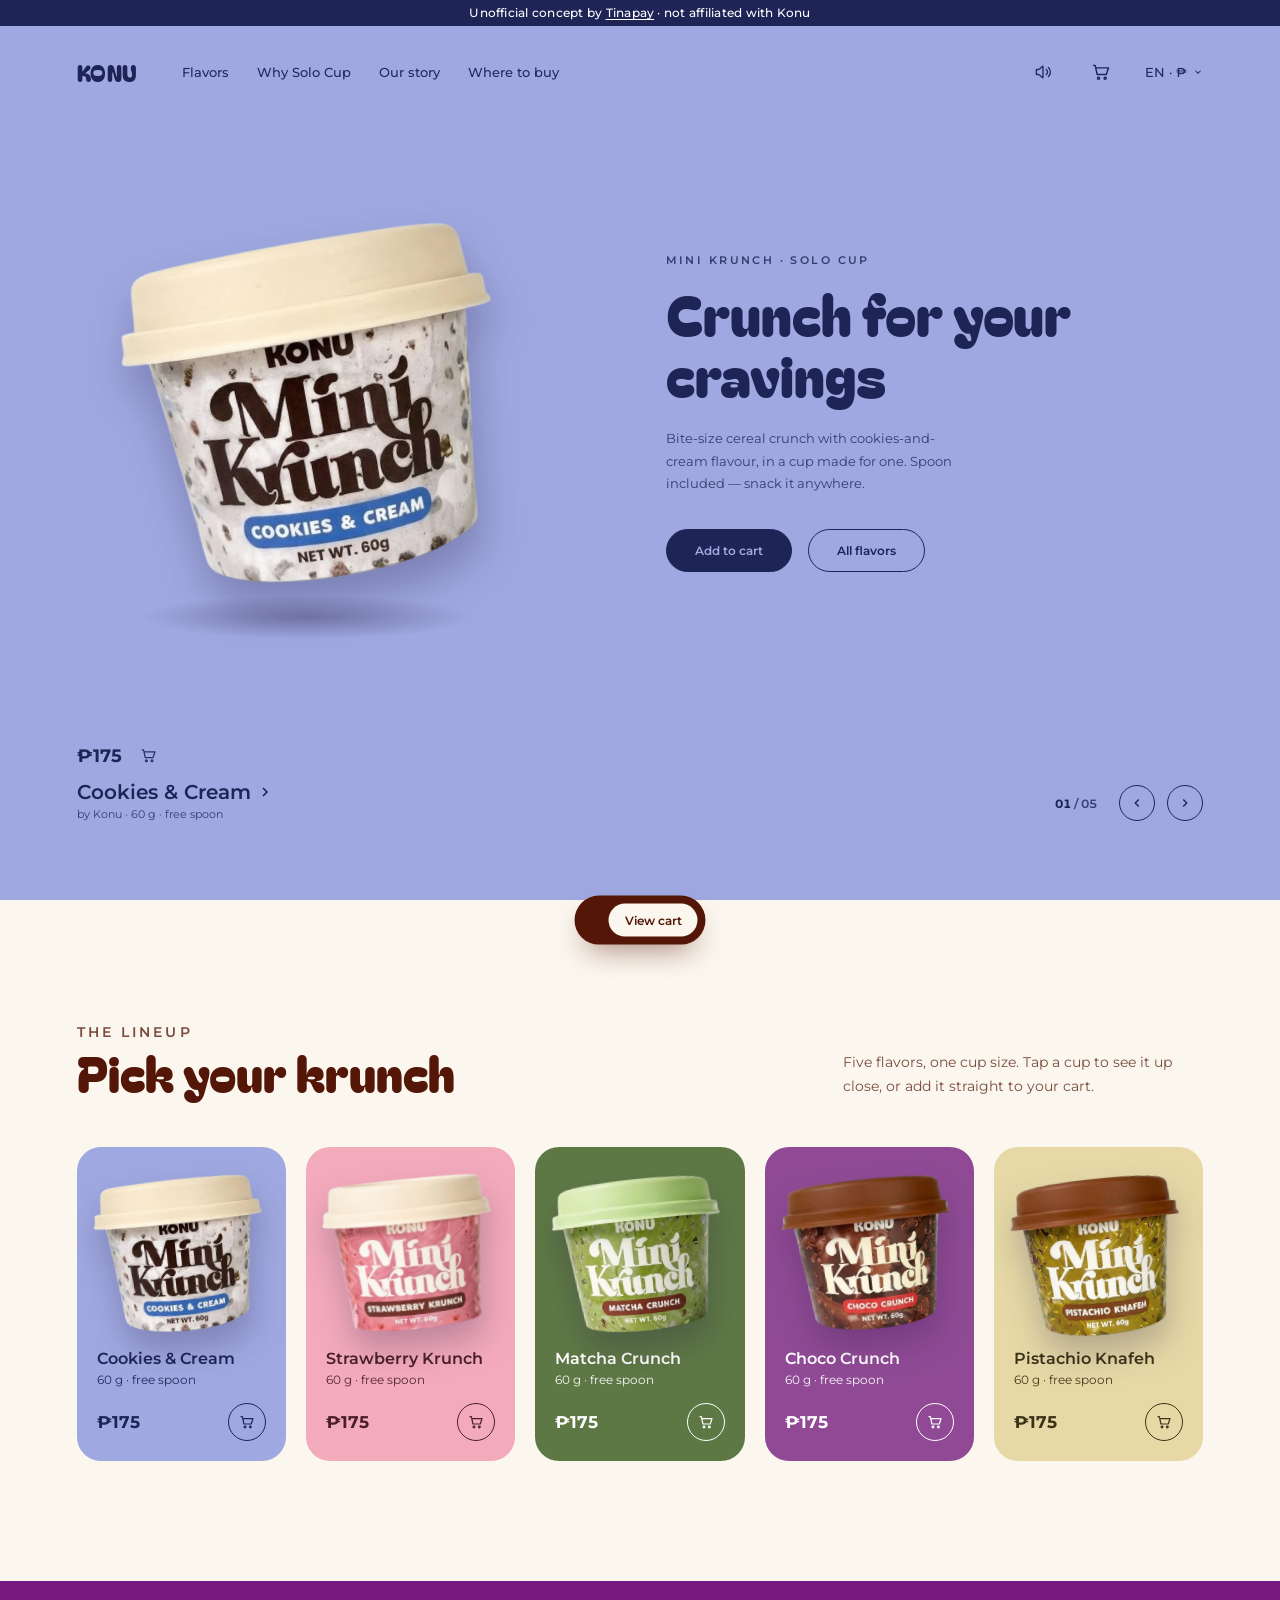
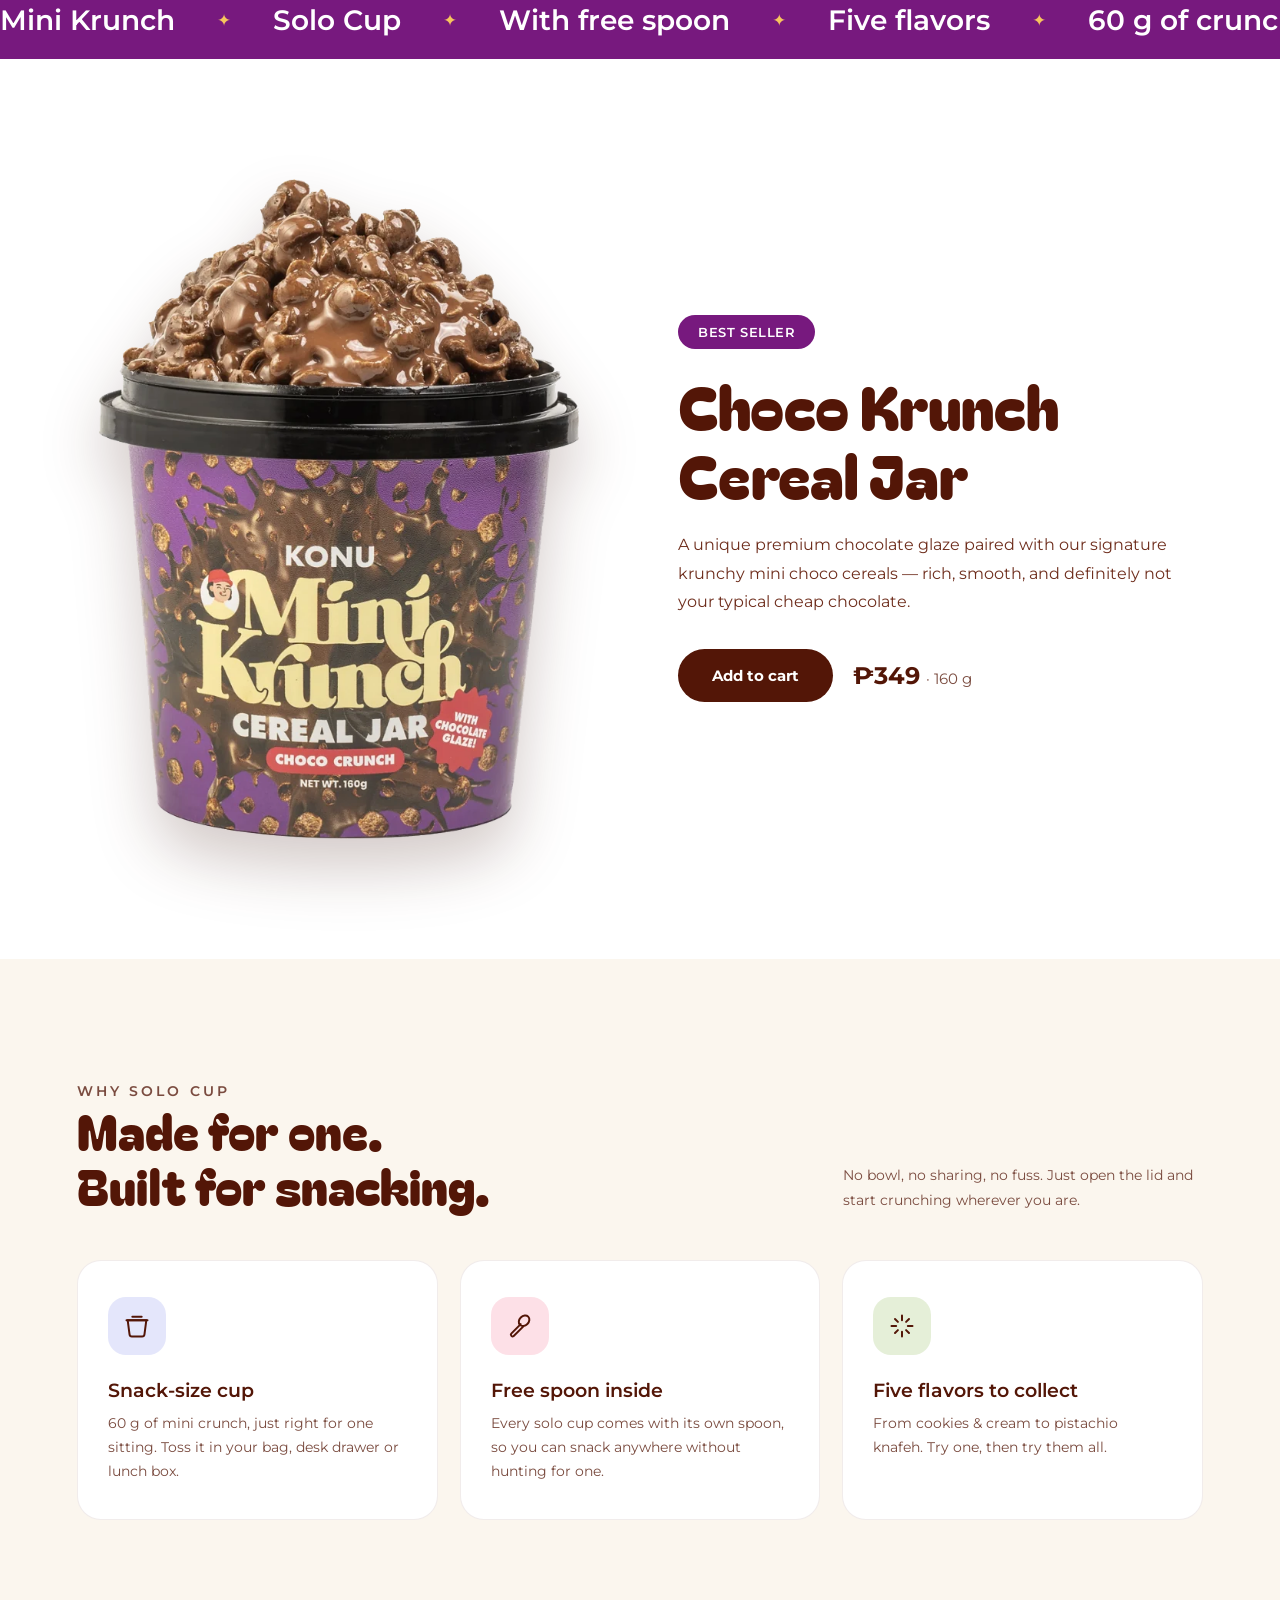
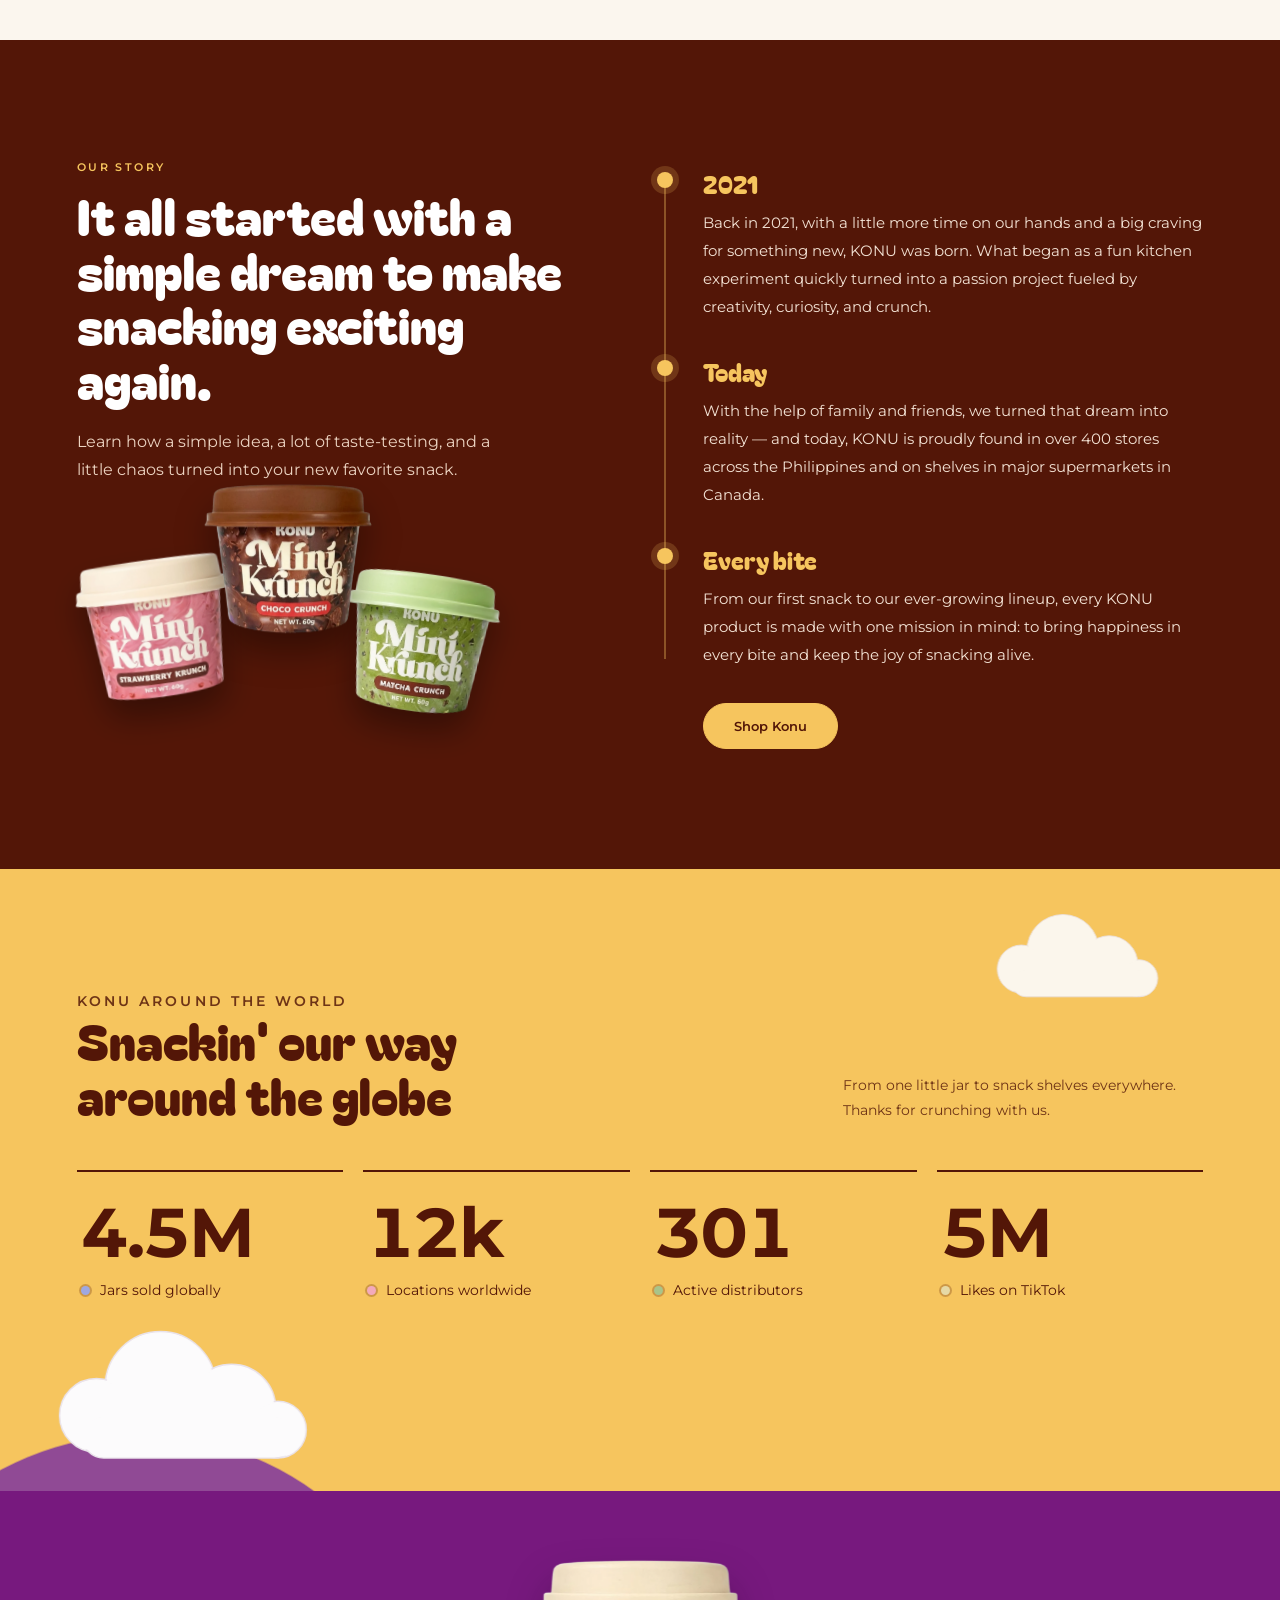
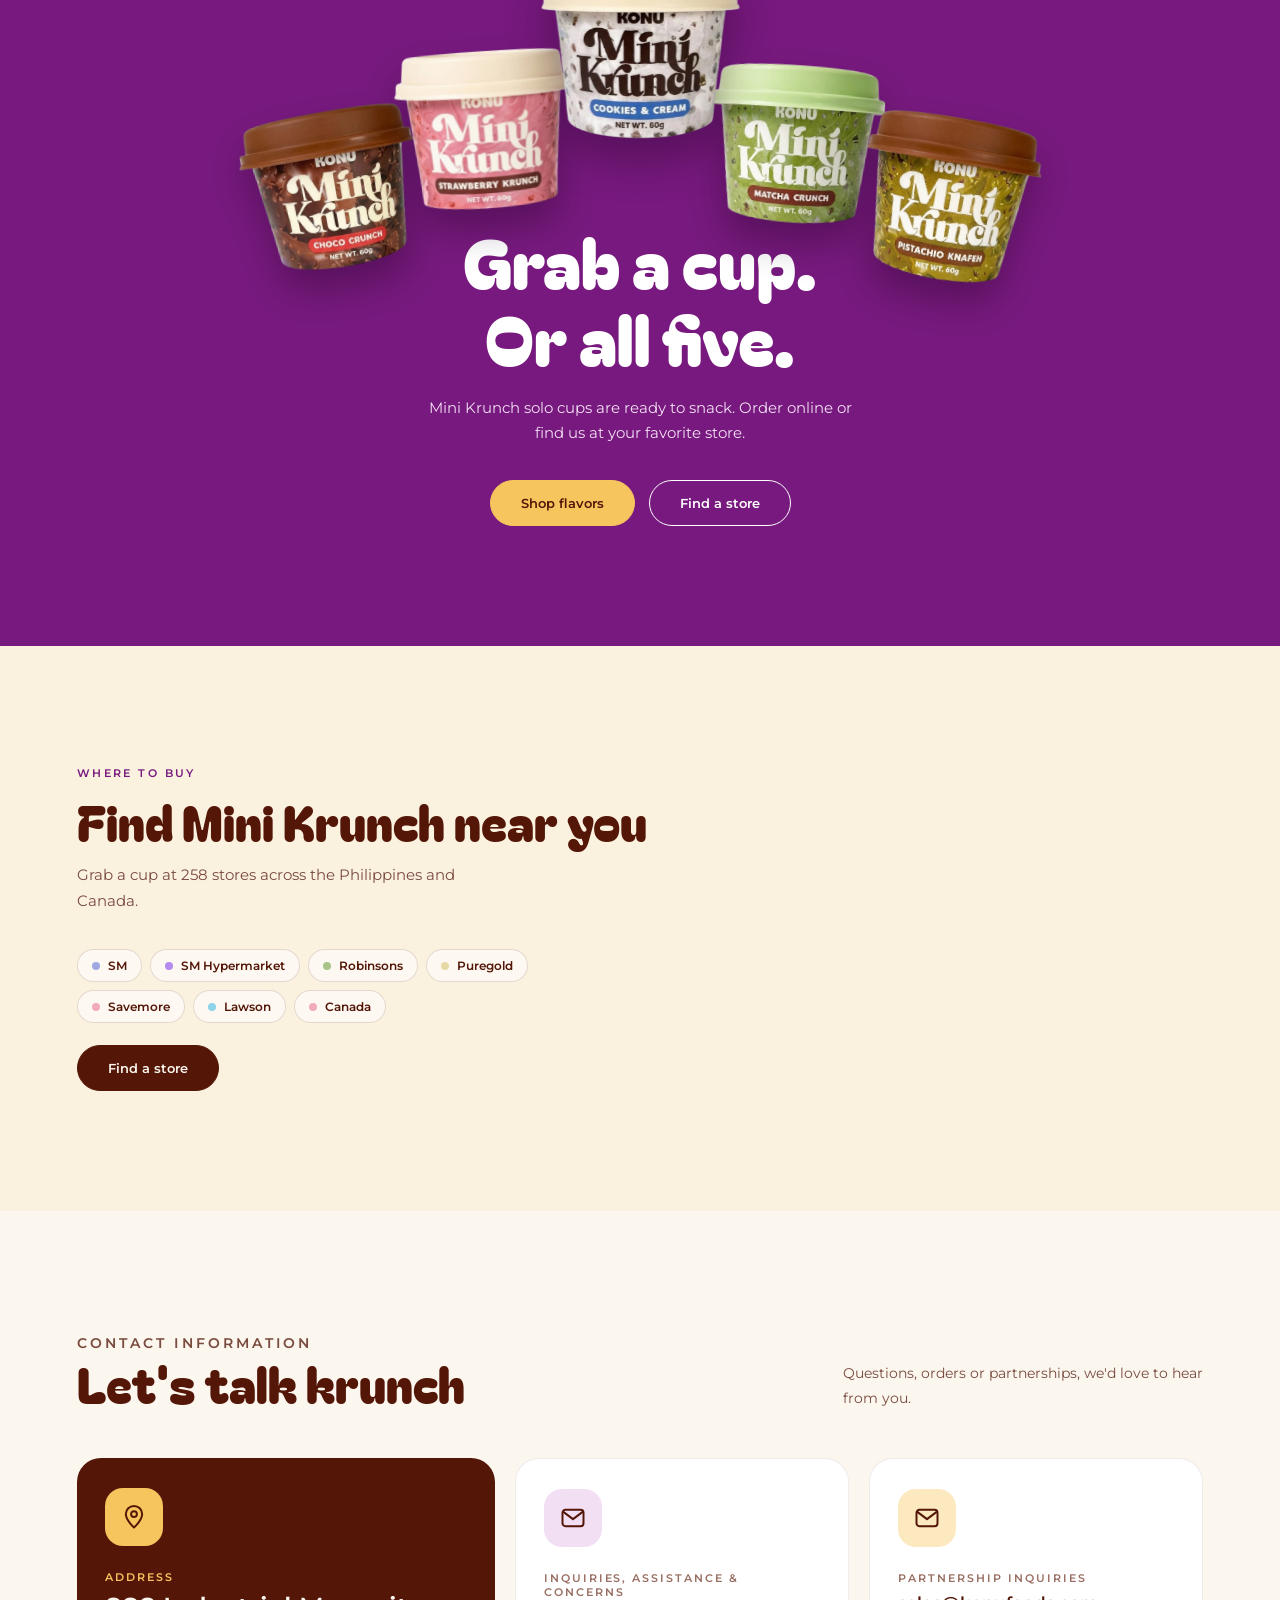
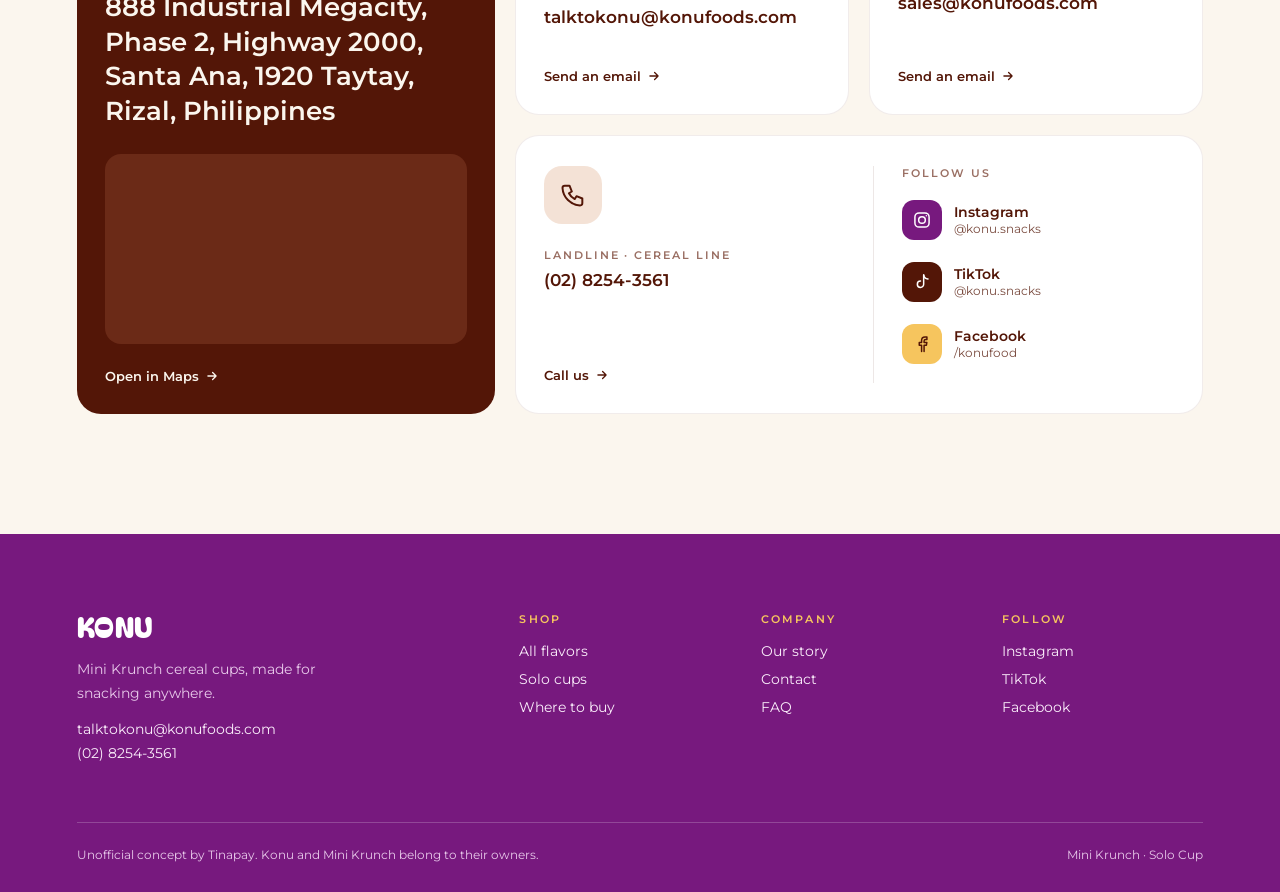
==== commit 6c69db20: "Move all site colors into design tokens One token block at the top of site.css replaces 140 hardcode" ====
--- a/index.html
+++ b/index.html
@@ -147,17 +147,17 @@
     </div>
     <div class="features">
       <article class="feature reveal" style="--t:#e4e6fb">
-        <div class="ficon"><svg viewBox="0 0 24 24" fill="none" stroke="#531607" stroke-width="1.7" stroke-linecap="round" stroke-linejoin="round"><path d="M4 7h16l-1.6 12.2a2 2 0 0 1-2 1.8H7.6a2 2 0 0 1-2-1.8L4 7Z"/><path d="M3 7h18M8 4h8"/></svg></div>
+        <div class="ficon"><svg viewBox="0 0 24 24" fill="none" stroke-width="1.7" stroke-linecap="round" stroke-linejoin="round"><path d="M4 7h16l-1.6 12.2a2 2 0 0 1-2 1.8H7.6a2 2 0 0 1-2-1.8L4 7Z"/><path d="M3 7h18M8 4h8"/></svg></div>
         <h3 data-i18n="why.f1t">Snack-size cup</h3>
         <p data-i18n="why.f1d">60 g of mini crunch, just right for one sitting. Toss it in your bag, desk drawer or lunch box.</p>
       </article>
       <article class="feature reveal" style="--t:#fde0e7">
-        <div class="ficon"><svg viewBox="0 0 24 24" fill="none" stroke="#531607" stroke-width="1.7" stroke-linecap="round" stroke-linejoin="round"><ellipse cx="15.5" cy="7.5" rx="4" ry="5" transform="rotate(45 15.5 7.5)"/><path d="m12.6 10.4-8.1 8.1a1.5 1.5 0 0 0 2.1 2.1l8.1-8.1"/></svg></div>
+        <div class="ficon"><svg viewBox="0 0 24 24" fill="none" stroke-width="1.7" stroke-linecap="round" stroke-linejoin="round"><ellipse cx="15.5" cy="7.5" rx="4" ry="5" transform="rotate(45 15.5 7.5)"/><path d="m12.6 10.4-8.1 8.1a1.5 1.5 0 0 0 2.1 2.1l8.1-8.1"/></svg></div>
         <h3 data-i18n="why.f2t">Free spoon inside</h3>
         <p data-i18n="why.f2d">Every solo cup comes with its own spoon, so you can snack anywhere without hunting for one.</p>
       </article>
       <article class="feature reveal" style="--t:#e5efd8">
-        <div class="ficon"><svg viewBox="0 0 24 24" fill="none" stroke="#531607" stroke-width="1.7" stroke-linecap="round" stroke-linejoin="round"><path d="M12 3v4M12 17v4M3 12h4M17 12h4M6 6l2.5 2.5M15.5 15.5 18 18M6 18l2.5-2.5M15.5 8.5 18 6"/></svg></div>
+        <div class="ficon"><svg viewBox="0 0 24 24" fill="none" stroke-width="1.7" stroke-linecap="round" stroke-linejoin="round"><path d="M12 3v4M12 17v4M3 12h4M17 12h4M6 6l2.5 2.5M15.5 15.5 18 18M6 18l2.5-2.5M15.5 8.5 18 6"/></svg></div>
         <h3 data-i18n="why.f3t">Five flavors to collect</h3>
         <p data-i18n="why.f3d">From cookies &amp; cream to pistachio knafeh. Try one, then try them all.</p>
       </article>
@@ -248,27 +248,27 @@
     </div>
     <div class="contact-grid">
       <div class="ccard address reveal">
-        <div class="ficon" style="--t:#f6c55e"><svg viewBox="0 0 24 24" fill="none" stroke="#531607" stroke-width="1.7" stroke-linecap="round" stroke-linejoin="round"><path d="M12 21s-7-6.2-7-11.5a7 7 0 0 1 14 0C19 14.8 12 21 12 21Z"/><circle cx="12" cy="9.5" r="2.5"/></svg></div>
+        <div class="ficon" style="--t:var(--konu-yellow)"><svg viewBox="0 0 24 24" fill="none" stroke-width="1.7" stroke-linecap="round" stroke-linejoin="round"><path d="M12 21s-7-6.2-7-11.5a7 7 0 0 1 14 0C19 14.8 12 21 12 21Z"/><circle cx="12" cy="9.5" r="2.5"/></svg></div>
         <small data-i18n="ct.addr">Address</small>
         <strong>888 Industrial Megacity, Phase 2, Highway 2000, Santa Ana, 1920 Taytay, Rizal, Philippines</strong>
         <iframe class="ccard-map" src="https://www.google.com/maps?q=888%20Industrial%20Megacity%2C%20Phase%202%2C%20Highway%202000%2C%20Santa%20Ana%2C%201920%20Taytay%2C%20Rizal%2C%20Philippines&amp;output=embed" loading="lazy" referrerpolicy="no-referrer-when-downgrade" title="Map of Konu in Taytay, Rizal" data-i18n-title="ct.mapTitle"></iframe>
         <a class="go" href="https://www.google.com/maps/search/?api=1&amp;query=888%20Industrial%20Megacity%2C%20Phase%202%2C%20Highway%202000%2C%20Santa%20Ana%2C%201920%20Taytay%2C%20Rizal%2C%20Philippines" target="_blank" rel="noopener"><span data-i18n="ct.map">Open in Maps</span> <svg viewBox="0 0 24 24" fill="none" stroke="currentColor" stroke-width="2.2" stroke-linecap="round" stroke-linejoin="round"><path d="M5 12h14M13 6l6 6-6 6"/></svg></a>
       </div>
       <a class="ccard reveal" href="mailto:talktokonu@konufoods.com" style="animation-delay:80ms">
-        <div class="ficon" style="--t:#f3dff4"><svg viewBox="0 0 24 24" fill="none" stroke="#531607" stroke-width="1.7" stroke-linecap="round" stroke-linejoin="round"><rect x="3" y="5" width="18" height="14" rx="2.5"/><path d="m4 7 8 6 8-6"/></svg></div>
+        <div class="ficon" style="--t:var(--lilac-200)"><svg viewBox="0 0 24 24" fill="none" stroke-width="1.7" stroke-linecap="round" stroke-linejoin="round"><rect x="3" y="5" width="18" height="14" rx="2.5"/><path d="m4 7 8 6 8-6"/></svg></div>
         <small data-i18n="ct.inq">Inquiries, assistance &amp; concerns</small>
         <strong>talktokonu@konufoods.com</strong>
         <span class="go"><span data-i18n="ct.mail">Send an email</span> <svg viewBox="0 0 24 24" fill="none" stroke="currentColor" stroke-width="2.2" stroke-linecap="round" stroke-linejoin="round"><path d="M5 12h14M13 6l6 6-6 6"/></svg></span>
       </a>
       <a class="ccard reveal" href="mailto:sales@konufoods.com" style="animation-delay:160ms">
-        <div class="ficon" style="--t:#fde9bf"><svg viewBox="0 0 24 24" fill="none" stroke="#531607" stroke-width="1.7" stroke-linecap="round" stroke-linejoin="round"><rect x="3" y="5" width="18" height="14" rx="2.5"/><path d="m4 7 8 6 8-6"/></svg></div>
+        <div class="ficon" style="--t:#fde9bf"><svg viewBox="0 0 24 24" fill="none" stroke-width="1.7" stroke-linecap="round" stroke-linejoin="round"><rect x="3" y="5" width="18" height="14" rx="2.5"/><path d="m4 7 8 6 8-6"/></svg></div>
         <small data-i18n="ct.part">Partnership inquiries</small>
         <strong>sales@konufoods.com</strong>
         <span class="go"><span data-i18n="ct.mail">Send an email</span> <svg viewBox="0 0 24 24" fill="none" stroke="currentColor" stroke-width="2.2" stroke-linecap="round" stroke-linejoin="round"><path d="M5 12h14M13 6l6 6-6 6"/></svg></span>
       </a>
       <div class="ccard wide phone-card reveal" style="animation-delay:240ms">
         <div class="phone-main">
-          <div class="ficon" style="--t:#f4e2d6"><svg viewBox="0 0 24 24" fill="none" stroke="#531607" stroke-width="1.7" stroke-linecap="round" stroke-linejoin="round"><path d="M5 4h4l2 5-2.5 1.5a11 11 0 0 0 5 5L15 13l5 2v4a2 2 0 0 1-2 2A16 16 0 0 1 3 6a2 2 0 0 1 2-2Z"/></svg></div>
+          <div class="ficon" style="--t:#f4e2d6"><svg viewBox="0 0 24 24" fill="none" stroke-width="1.7" stroke-linecap="round" stroke-linejoin="round"><path d="M5 4h4l2 5-2.5 1.5a11 11 0 0 0 5 5L15 13l5 2v4a2 2 0 0 1-2 2A16 16 0 0 1 3 6a2 2 0 0 1 2-2Z"/></svg></div>
           <small data-i18n="ct.land">Landline · Cereal Line</small>
           <strong><a href="tel:+63282543561">(02) 8254-3561</a></strong>
           <a class="go" href="tel:+63282543561"><span data-i18n="ct.call">Call us</span> <svg viewBox="0 0 24 24" fill="none" stroke="currentColor" stroke-width="2.2" stroke-linecap="round" stroke-linejoin="round"><path d="M5 12h14M13 6l6 6-6 6"/></svg></a>
@@ -815,7 +815,7 @@
     const S = window.STORES || [];
     $('storesLead').textContent = t('stores.lead', { n: S.length });
     $('teaserChains').innerHTML = [...new Set(S.map(st => st.chain))]
-      .map(c => `<li class="chip" style="--k:${CHAIN_COLORS[c] || '#531607'}">${c === 'Canada' ? t('country.CA') : c}</li>`).join('');
+      .map(c => `<li class="chip" style="--k:${CHAIN_COLORS[c] || 'var(--konu-brown)'}">${c === 'Canada' ? t('country.CA') : c}</li>`).join('');
   }
 
   // ================= language & currency menu =================
--- a/assets/site.css
+++ b/assets/site.css
@@ -1,7 +1,45 @@
+  /* ================= design tokens =================
+     Every color lives here. Use var(--name) in rules instead of typing hex codes.
+     For see-through shadows and borders use the *-rgb values: rgba(var(--brown-rgb), .1) */
   :root {
-    --page: #ecebf6;
+    /* Konu brand */
+    --konu-purple: #77197e;
+    --konu-purple-soft: #904a95;
+    --konu-yellow: #f6c55e;
+    --konu-brown: #531607;
+
+    /* surfaces */
+    --white: #fff;
+    --cream: #fbf6ee;       /* default section background */
+    --cream-warm: #fbf1df;  /* store finder, hover tints */
+    --navy: #1f2456;        /* concept note bar */
+
+    /* lilac ramp: text and tints on purple */
+    --lilac-50: #fbeefb;
+    --lilac-100: #f8ecf7;
+    --lilac-200: #f3dff4;
+    --lilac-300: #e8c9ea;
+    --lavender: #b48cf1;
+
+    /* text on light backgrounds */
+    --text-soft: #7a4b3f;
+    --text-faint: #9a6f63;
+    --text-disabled: #b3968d;
+
+    /* text on the brown Our Story section */
+    --on-brown: #f3e2d4;
+    --on-brown-soft: #ecd3c1;
+
+    /* rgb channels for rgba() */
+    --brown-rgb: 83, 22, 7;
+    --yellow-rgb: 246, 197, 94;
+    --white-rgb: 255, 255, 255;
+    --shadow-rgb: 30, 20, 60;   /* cool shadow under cups on the colored hero */
+
+    /* motion */
     --ease: cubic-bezier(.7, 0, .2, 1);
     --speed: 900ms;
+
     /* set per flavor by script */
     --bg: #9fa8e0;
     --ink: #1f2456;
@@ -184,7 +222,7 @@
       opacity var(--speed) var(--ease);
   }
   .jar .bob { animation: bob 5s ease-in-out infinite; }
-  .jar img { display: block; width: 100%; height: auto; filter: drop-shadow(0 24px 22px rgba(30, 20, 60, .28)); }
+  .jar img { display: block; width: 100%; height: auto; filter: drop-shadow(0 24px 22px rgba(var(--shadow-rgb), .28)); }
   @keyframes bob { 50% { transform: translateY(-14px) rotate(1.5deg); } }
 
   .jar.is-active { left: 10%; top: 24%; width: min(30%, 62vh); transform: rotate(-10deg); opacity: 1; }
@@ -197,7 +235,7 @@
     left: 11%; top: calc(24% + min(30vw, 62vh) * .9 + 14px);
     width: min(26%, 54vh); height: 5%;
     border-radius: 50%;
-    background: radial-gradient(closest-side, rgba(30,20,60,.32), transparent);
+    background: radial-gradient(closest-side, rgba(var(--shadow-rgb), .32), transparent);
     animation: shadow 5s ease-in-out infinite;
     z-index: 1;
   }
@@ -242,25 +280,24 @@
   /* ================= sections below the hero ================= */
   html { scroll-behavior: smooth; }
   .section {
-    --cream: #fbf6ee; --dark: #531607; --soft: #7a4b3f;
     background: var(--cream);
-    color: var(--dark);
+    color: var(--konu-brown);
     padding: clamp(72px, 10vw, 120px) 6%;
   }
   .wrap { max-width: 1240px; margin: 0 auto; }
-  .kicker { font-size: 11px; letter-spacing: .22em; text-transform: uppercase; font-weight: 600; color: #9a6f63; margin: 0 0 14px; }
+  .kicker { font-size: 11px; letter-spacing: .22em; text-transform: uppercase; font-weight: 600; color: var(--text-faint); margin: 0 0 14px; }
   .section h2 { font-weight: 600; font-size: clamp(30px, 3.8vw, 50px); letter-spacing: -.02em; line-height: 1.1; margin: 0; }
   .section-head { display: flex; justify-content: space-between; align-items: flex-end; gap: 28px; margin-bottom: 48px; flex-wrap: wrap; }
-  .section-head p { max-width: 360px; font-size: 14px; line-height: 1.75; color: #7a4b3f; margin: 0; }
+  .section-head p { max-width: 360px; font-size: 14px; line-height: 1.75; color: var(--text-soft); margin: 0; }
   .pill {
     display: inline-block; border-radius: 999px; padding: 14px 30px;
     font-size: 13px; font-weight: 600; text-decoration: none;
-    border: 1.5px solid #531607; transition: transform .2s, background-color .2s, color .2s;
+    border: 1.5px solid var(--konu-brown); transition: transform .2s, background-color .2s, color .2s;
   }
   .pill:hover { transform: translateY(-2px); }
-  .pill.dark { background: #531607; color: #fbf6ee; }
-  .pill.line { background: transparent; color: #531607; }
-  .pill.line:hover { background: #531607; color: #fbf6ee; }
+  .pill.dark { background: var(--konu-brown); color: var(--cream); }
+  .pill.line { background: transparent; color: var(--konu-brown); }
+  .pill.line:hover { background: var(--konu-brown); color: var(--cream); }
 
   /* flavor grid */
   .fgrid { list-style: none; padding: 0; margin: 0; display: grid; grid-template-columns: repeat(5, 1fr); gap: 20px; }
@@ -270,7 +307,7 @@
     display: flex; flex-direction: column;
     transition: transform .35s var(--ease), box-shadow .35s;
   }
-  .fcard:hover { transform: translateY(-6px); box-shadow: 0 24px 40px -24px rgba(83, 22, 7, .45); }
+  .fcard:hover { transform: translateY(-6px); box-shadow: 0 24px 40px -24px rgba(var(--brown-rgb), .45); }
   .fcard-view {
     background: none; border: 0; width: 100%;
     padding: 30px 18px 8px; aspect-ratio: 1 / .82;
@@ -278,7 +315,7 @@
   }
   .fcard-view img {
     width: 100%; max-width: 210px; height: auto;
-    filter: drop-shadow(0 18px 16px rgba(30, 20, 60, .25));
+    filter: drop-shadow(0 18px 16px rgba(var(--shadow-rgb), .25));
     transform: rotate(-6deg); transition: transform .5s var(--ease);
   }
   .fcard:hover .fcard-view img { transform: rotate(0) translateY(-6px) scale(1.06); }
@@ -297,35 +334,35 @@
   .fadd:hover { background: var(--i); color: var(--c); transform: scale(1.08); }
 
   /* scrolling word band */
-  .marquee { background: #531607; color: #fbf6ee; overflow: hidden; overflow: clip; padding: 22px 0; white-space: nowrap; }
+  .marquee { background: var(--konu-brown); color: var(--cream); overflow: hidden; overflow: clip; padding: 22px 0; white-space: nowrap; }
   .marquee-track { display: inline-flex; animation: marquee 32s linear infinite; }
   .marquee span { font-weight: 600; font-size: clamp(18px, 2.2vw, 28px); padding-right: 42px; display: inline-flex; align-items: center; gap: 42px; }
-  .marquee span::after { content: '✦'; font-size: .6em; color: #b48cf1; }
+  .marquee span::after { content: '✦'; font-size: .6em; color: var(--lavender); }
   @keyframes marquee { to { transform: translateX(-50%); } }
 
   /* why solo cups */
   .features { display: grid; grid-template-columns: repeat(3, 1fr); gap: 22px; }
-  .feature { background: #fff; border: 1px solid rgba(83, 22, 7, .08); border-radius: 24px; padding: 36px 30px; }
+  .feature { background: var(--white); border: 1px solid rgba(var(--brown-rgb), .08); border-radius: 24px; padding: 36px 30px; }
   .ficon { width: 58px; height: 58px; border-radius: 18px; background: var(--t); display: grid; place-items: center; margin-bottom: 24px; }
-  .ficon svg { width: 28px; height: 28px; }
+  .ficon svg { width: 28px; height: 28px; stroke: var(--konu-brown); }
   .feature h3 { font-size: 19px; font-weight: 600; margin: 0 0 10px; }
-  .feature p { font-size: 14px; line-height: 1.7; color: #7a4b3f; margin: 0; }
+  .feature p { font-size: 14px; line-height: 1.7; color: var(--text-soft); margin: 0; }
 
   /* global stats */
-  .stats { background: #531607; color: #fbf6ee; }
-  .stats .kicker { color: #b48cf1; }
-  .stats .section-head p { color: #e8c9ea; }
+  .stats { background: var(--konu-brown); color: var(--cream); }
+  .stats .kicker { color: var(--lavender); }
+  .stats .section-head p { color: var(--lilac-300); }
   .stat-grid { list-style: none; padding: 0; margin: 0; display: grid; grid-template-columns: repeat(4, 1fr); gap: 20px; }
   .stat { border-top: 2px solid var(--a); padding: 26px 4px 0; }
   .stat-num { display: block; font-weight: 700; font-size: clamp(44px, 5.4vw, 76px); letter-spacing: -.03em; line-height: 1; font-variant-numeric: tabular-nums; }
-  .stat-label { display: flex; align-items: center; gap: 10px; margin-top: 14px; font-size: 14px; color: #f3dff4; }
+  .stat-label { display: flex; align-items: center; gap: 10px; margin-top: 14px; font-size: 14px; color: var(--lilac-200); }
   .stat-label::before { content: ''; width: 9px; height: 9px; border-radius: 50%; background: var(--a); flex: none; }
   @media (max-width: 900px) { .stat-grid { grid-template-columns: repeat(2, 1fr); gap: 36px 20px; } }
 
   /* order band */
-  .order { background: #b48cf1; color: #531607; text-align: center; overflow: hidden; overflow: clip; }
+  .order { background: var(--lavender); color: var(--konu-brown); text-align: center; overflow: hidden; overflow: clip; }
   .cups-row { display: flex; justify-content: center; align-items: flex-end; max-width: 860px; margin: 0 auto 44px; }
-  .cups-row img { width: 21%; height: auto; margin: 0 -1.5%; filter: drop-shadow(0 20px 18px rgba(83, 22, 7, .3)); transition: transform .5s var(--ease); }
+  .cups-row img { width: 21%; height: auto; margin: 0 -1.5%; filter: drop-shadow(0 20px 18px rgba(var(--brown-rgb), .3)); transition: transform .5s var(--ease); }
   .cups-row img:nth-child(1) { transform: rotate(-10deg) translateY(14px); }
   .cups-row img:nth-child(2) { transform: rotate(-4deg); }
   .cups-row img:nth-child(3) { transform: translateY(-16px) scale(1.12); position: relative; z-index: 2; }
@@ -333,21 +370,21 @@
   .cups-row img:nth-child(5) { transform: rotate(10deg) translateY(14px); }
   .cups-row:hover img { transform: translateY(-8px); }
   .order h2 { font-size: clamp(36px, 5.4vw, 72px); margin-bottom: 18px; }
-  .order p { font-size: 15px; line-height: 1.7; max-width: 440px; margin: 0 auto 34px; color: #5e2a1c; }
+  .order p { font-size: 15px; line-height: 1.7; max-width: 440px; margin: 0 auto 34px; }
   .order .buttons { display: flex; justify-content: center; gap: 14px; flex-wrap: wrap; }
 
   /* contact */
   .contact-grid { display: grid; grid-template-columns: 1.25fr 1fr 1fr; gap: 20px; }
   .ccard {
     display: flex; flex-direction: column; gap: 6px;
-    background: #fff; border: 1px solid rgba(83, 22, 7, .08); border-radius: 24px;
-    padding: 30px 28px; color: #531607; text-decoration: none;
+    background: var(--white); border: 1px solid rgba(var(--brown-rgb), .08); border-radius: 24px;
+    padding: 30px 28px; color: var(--konu-brown); text-decoration: none;
     transition: transform .3s var(--ease), box-shadow .3s;
   }
-  a.ccard:hover { transform: translateY(-4px); box-shadow: 0 22px 36px -24px rgba(83, 22, 7, .4); }
-  .ccard.address { grid-row: span 2; background: #531607; color: #fbf6ee; border: 0; }
+  a.ccard:hover { transform: translateY(-4px); box-shadow: 0 22px 36px -24px rgba(var(--brown-rgb), .4); }
+  .ccard.address { grid-row: span 2; background: var(--konu-brown); color: var(--cream); border: 0; }
   .ccard .ficon { margin-bottom: 18px; }
-  .ccard small { font-size: 11px; letter-spacing: .18em; text-transform: uppercase; font-weight: 600; color: #9a6f63; }
+  .ccard small { font-size: 11px; letter-spacing: .18em; text-transform: uppercase; font-weight: 600; color: var(--text-faint); }
   .ccard.address small { color: var(--konu-yellow); }
   .ccard strong { font-size: 17px; font-weight: 600; line-height: 1.45; overflow-wrap: anywhere; }
   .ccard.address strong { font-size: clamp(20px, 2vw, 26px); line-height: 1.35; }
@@ -366,15 +403,15 @@
   }
 
   /* footer */
-  .footer { background: #531607; color: #f3dff4; padding: 72px 6% 30px; font-size: 14px; }
+  .footer { background: var(--konu-brown); color: var(--lilac-200); padding: 72px 6% 30px; font-size: 14px; }
   .fwrap { display: grid; grid-template-columns: 2fr 1fr 1fr 1fr; gap: 40px; }
-  .footer .logo { color: #fbf6ee; font-size: 28px; }
-  .footer .tag { margin: 12px 0 0; max-width: 260px; line-height: 1.7; color: #e8c9ea; }
-  .footer h4 { font-size: 11px; letter-spacing: .2em; text-transform: uppercase; color: #9a6f63; margin: 6px 0 16px; font-weight: 600; }
+  .footer .logo { color: var(--cream); font-size: 28px; }
+  .footer .tag { margin: 12px 0 0; max-width: 260px; line-height: 1.7; color: var(--lilac-300); }
+  .footer h4 { font-size: 11px; letter-spacing: .2em; text-transform: uppercase; color: var(--text-faint); margin: 6px 0 16px; font-weight: 600; }
   .footer ul { list-style: none; padding: 0; margin: 0; display: grid; gap: 10px; }
-  .footer a { color: #f3dff4; text-decoration: none; }
-  .footer a:hover { color: #fff; text-decoration: underline; text-underline-offset: 4px; }
-  .fbottom { border-top: 1px solid rgba(255, 255, 255, .12); margin-top: 56px; padding-top: 24px; display: flex; justify-content: space-between; gap: 16px; flex-wrap: wrap; font-size: 12px; color: #9a6f63; }
+  .footer a { color: var(--lilac-200); text-decoration: none; }
+  .footer a:hover { color: var(--white); text-decoration: underline; text-underline-offset: 4px; }
+  .fbottom { border-top: 1px solid rgba(var(--white-rgb), .12); margin-top: 56px; padding-top: 24px; display: flex; justify-content: space-between; gap: 16px; flex-wrap: wrap; font-size: 12px; color: var(--text-faint); }
 
   /* fade-up on scroll */
   .reveal:not(.in) { opacity: 0; }
@@ -410,7 +447,7 @@
 
   /* ================= cart ================= */
   [hidden] { display: none !important; }
-  .fly-cup { position: fixed; z-index: 60; pointer-events: none; will-change: transform, opacity; filter: drop-shadow(0 16px 14px rgba(30, 20, 60, .3)); }
+  .fly-cup { position: fixed; z-index: 60; pointer-events: none; will-change: transform, opacity; filter: drop-shadow(0 16px 14px rgba(var(--shadow-rgb), .3)); }
   .crumb { position: fixed; z-index: 61; width: 9px; height: 9px; border-radius: 50%; pointer-events: none; }
   .pop { animation: pop .5s cubic-bezier(.3, 1.6, .5, 1); }
   @keyframes pop { 30% { transform: scale(1.35) rotate(-8deg); } 60% { transform: scale(.92) rotate(4deg); } }
@@ -425,71 +462,71 @@
   .sound-btn .off { display: none; }
   .sound-btn[aria-pressed="false"] .on { display: none; }
   .sound-btn[aria-pressed="false"] .off { display: block; }
-  .cart-overlay { position: fixed; inset: 0; background: rgba(83, 22, 7, .45); opacity: 0; pointer-events: none; transition: opacity .35s; z-index: 50; }
+  .cart-overlay { position: fixed; inset: 0; background: rgba(var(--brown-rgb), .45); opacity: 0; pointer-events: none; transition: opacity .35s; z-index: 50; }
   .cart-open .cart-overlay { opacity: 1; pointer-events: auto; }
   .cart {
     position: fixed; top: 0; right: 0; bottom: 0; z-index: 51;
     width: min(420px, 100%);
-    background: #fbf6ee; color: #531607;
+    background: var(--cream); color: var(--konu-brown);
     display: flex; flex-direction: column;
     transform: translateX(100%); visibility: hidden;
     transition: transform .45s var(--ease), visibility 0s .45s;
-    box-shadow: -30px 0 60px -30px rgba(83, 22, 7, .4);
+    box-shadow: -30px 0 60px -30px rgba(var(--brown-rgb), .4);
   }
   .cart-open .cart { transform: none; visibility: visible; transition: transform .45s var(--ease); }
   .cart-open { overflow: hidden; }
-  .cart-head { display: flex; align-items: center; justify-content: space-between; padding: 26px 28px; border-bottom: 1px solid rgba(83, 22, 7, .1); }
+  .cart-head { display: flex; align-items: center; justify-content: space-between; padding: 26px 28px; border-bottom: 1px solid rgba(var(--brown-rgb), .1); }
   .cart-head h2 { font-size: 22px; font-weight: 600; margin: 0; }
-  .cart-head h2 span { font-size: 14px; color: #9a6f63; font-weight: 500; margin-left: 6px; }
-  .icon-btn { width: 40px; height: 40px; border-radius: 50%; border: 1.5px solid rgba(83, 22, 7, .2); background: transparent; display: grid; place-items: center; padding: 0; color: #531607; }
-  .icon-btn:hover { background: #531607; color: #fbf6ee; }
+  .cart-head h2 span { font-size: 14px; color: var(--text-faint); font-weight: 500; margin-left: 6px; }
+  .icon-btn { width: 40px; height: 40px; border-radius: 50%; border: 1.5px solid rgba(var(--brown-rgb), .2); background: transparent; display: grid; place-items: center; padding: 0; color: var(--konu-brown); }
+  .icon-btn:hover { background: var(--konu-brown); color: var(--cream); }
   .icon-btn svg { width: 16px; height: 16px; }
   .cart-items { list-style: none; margin: 0; padding: 8px 28px; overflow-y: auto; flex: 1; }
-  .citem { display: grid; grid-template-columns: 76px 1fr auto; gap: 16px; align-items: center; padding: 18px 0; border-bottom: 1px solid rgba(83, 22, 7, .08); }
+  .citem { display: grid; grid-template-columns: 76px 1fr auto; gap: 16px; align-items: center; padding: 18px 0; border-bottom: 1px solid rgba(var(--brown-rgb), .08); }
   .citem-img { width: 76px; height: 76px; border-radius: 16px; background: var(--c); display: grid; place-items: center; padding: 8px; }
   .citem-img img { width: 100%; height: 100%; object-fit: contain; }
   .citem h3 { font-size: 15px; font-weight: 600; margin: 0 0 3px; }
-  .citem .each { font-size: 12px; color: #9a6f63; margin: 0 0 10px; }
-  .qty { display: inline-flex; align-items: center; border: 1.5px solid rgba(83, 22, 7, .18); border-radius: 999px; }
-  .qty button { width: 30px; height: 30px; border: 0; background: none; font-size: 16px; line-height: 1; color: #531607; border-radius: 50%; }
-  .qty button:hover { background: rgba(83, 22, 7, .08); }
+  .citem .each { font-size: 12px; color: var(--text-faint); margin: 0 0 10px; }
+  .qty { display: inline-flex; align-items: center; border: 1.5px solid rgba(var(--brown-rgb), .18); border-radius: 999px; }
+  .qty button { width: 30px; height: 30px; border: 0; background: none; font-size: 16px; line-height: 1; color: var(--konu-brown); border-radius: 50%; }
+  .qty button:hover { background: rgba(var(--brown-rgb), .08); }
   .qty span { min-width: 24px; text-align: center; font-size: 14px; font-weight: 600; font-variant-numeric: tabular-nums; }
   .citem-right { display: flex; flex-direction: column; align-items: flex-end; gap: 12px; }
   .citem-total { font-weight: 700; font-size: 15px; font-variant-numeric: tabular-nums; }
-  .remove { background: none; border: 0; padding: 0; font-size: 12px; color: #9a6f63; text-decoration: underline; text-underline-offset: 3px; }
-  .remove:hover { color: #531607; }
+  .remove { background: none; border: 0; padding: 0; font-size: 12px; color: var(--text-faint); text-decoration: underline; text-underline-offset: 3px; }
+  .remove:hover { color: var(--konu-brown); }
   .cart-empty { flex: 1; display: grid; place-content: center; text-align: center; padding: 40px 28px; gap: 10px; }
   .cart-empty img { width: 120px; margin: 0 auto 10px; opacity: .9; transform: rotate(-8deg); }
-  .cart-empty p { margin: 0 0 14px; color: #7a4b3f; font-size: 14px; }
-  .cart-foot { padding: 22px 28px 28px; border-top: 1px solid rgba(83, 22, 7, .1); background: #fff; }
+  .cart-empty p { margin: 0 0 14px; color: var(--text-soft); font-size: 14px; }
+  .cart-foot { padding: 22px 28px 28px; border-top: 1px solid rgba(var(--brown-rgb), .1); background: var(--white); }
   .cart-row { display: flex; justify-content: space-between; align-items: baseline; margin-bottom: 6px; }
   .cart-row strong { font-size: 22px; font-variant-numeric: tabular-nums; }
-  .cart-note { font-size: 12px; color: #9a6f63; margin: 0 0 18px; line-height: 1.6; }
+  .cart-note { font-size: 12px; color: var(--text-faint); margin: 0 0 18px; line-height: 1.6; }
   .checkout { display: block; width: 100%; text-align: center; padding: 16px; font-size: 14px; border-radius: 999px; }
   .clear { display: block; margin: 14px auto 0; }
 
   .float-cart {
     position: fixed; right: 24px; bottom: 24px; z-index: 40;
     width: 58px; height: 58px; border-radius: 50%; border: 0;
-    background: #531607; color: #fbf6ee;
+    background: var(--konu-brown); color: var(--cream);
     display: grid; place-items: center; padding: 0;
-    box-shadow: 0 14px 30px -10px rgba(83, 22, 7, .55);
+    box-shadow: 0 14px 30px -10px rgba(var(--brown-rgb), .55);
     transform: scale(0); transition: transform .35s cubic-bezier(.3, 1.5, .5, 1);
   }
   .float-cart.show { transform: scale(1); }
   .float-cart svg { width: 22px; height: 22px; }
-  .float-cart b { position: absolute; top: -2px; right: -2px; min-width: 22px; height: 22px; padding: 0 6px; border-radius: 11px; background: #b48cf1; color: #531607; font-size: 11px; display: grid; place-items: center; }
+  .float-cart b { position: absolute; top: -2px; right: -2px; min-width: 22px; height: 22px; padding: 0 6px; border-radius: 11px; background: var(--lavender); color: var(--konu-brown); font-size: 11px; display: grid; place-items: center; }
 
   .toast {
     position: fixed; left: 50%; bottom: 24px; z-index: 45;
     transform: translate(-50%, 140%); transition: transform .4s var(--ease);
-    background: #531607; color: #fbf6ee; border-radius: 999px;
+    background: var(--konu-brown); color: var(--cream); border-radius: 999px;
     padding: 8px 8px 8px 20px; display: flex; align-items: center; gap: 14px;
     font-size: 13px; font-weight: 500; white-space: nowrap;
-    box-shadow: 0 14px 30px -12px rgba(83, 22, 7, .6);
+    box-shadow: 0 14px 30px -12px rgba(var(--brown-rgb), .6);
   }
   .toast.show { transform: translate(-50%, 0); }
-  .toast button { background: #fbf6ee; color: #531607; border: 0; border-radius: 999px; padding: 9px 16px; font-size: 12px; font-weight: 600; }
+  .toast button { background: var(--cream); color: var(--konu-brown); border: 0; border-radius: 999px; padding: 9px 16px; font-size: 12px; font-weight: 600; }
   @media (max-width: 600px) {
     .cart-head, .cart-items, .cart-foot { padding-left: 20px; padding-right: 20px; }
     .citem { grid-template-columns: 64px 1fr auto; gap: 12px; }
@@ -509,35 +546,35 @@
   .prefs-menu {
     position: absolute; right: 0; top: calc(100% + 12px); z-index: 30;
     min-width: 240px; padding: 10px;
-    background: #fff; color: #531607; border-radius: 18px;
-    box-shadow: 0 24px 50px -18px rgba(83, 22, 7, .45);
-  }
-  .prefs-title { font-size: 10px; letter-spacing: .18em; text-transform: uppercase; font-weight: 700; color: #9a6f63; margin: 8px 12px 6px; }
-  .prefs-sep { height: 1px; background: rgba(83, 22, 7, .08); margin: 8px 4px; }
+    background: var(--white); color: var(--konu-brown); border-radius: 18px;
+    box-shadow: 0 24px 50px -18px rgba(var(--brown-rgb), .45);
+  }
+  .prefs-title { font-size: 10px; letter-spacing: .18em; text-transform: uppercase; font-weight: 700; color: var(--text-faint); margin: 8px 12px 6px; }
+  .prefs-sep { height: 1px; background: rgba(var(--brown-rgb), .08); margin: 8px 4px; }
   .prefs-opt {
     display: flex; align-items: center; gap: 10px; width: 100%;
     border: 0; background: none; padding: 10px 12px; border-radius: 10px;
-    font-size: 13px; font-weight: 500; text-align: left; color: #531607;
+    font-size: 13px; font-weight: 500; text-align: left; color: var(--konu-brown);
   }
   .prefs-opt b { min-width: 22px; font-weight: 700; }
-  .prefs-opt:hover { background: #f8ecf7; }
+  .prefs-opt:hover { background: var(--lilac-100); }
   .prefs-opt[aria-pressed="true"] { font-weight: 700; }
-  .prefs-opt[aria-pressed="true"]::after { content: '✓'; margin-left: auto; color: #77197e; }
+  .prefs-opt[aria-pressed="true"]::after { content: '✓'; margin-left: auto; color: var(--konu-purple); }
 
   /* ================= best seller ================= */
-  .best { background: #fff; color: #531607; }
+  .best { background: var(--white); color: var(--konu-brown); }
   .best-grid { display: grid; grid-template-columns: 1fr 1fr; gap: clamp(32px, 6vw, 90px); align-items: center; }
   .best-img { display: grid; place-items: center; position: relative; }
-  .best-img::before { content: ''; position: absolute; width: 78%; aspect-ratio: 1; border-radius: 50%; background: radial-gradient(circle, #f3e6ff 0%, #fff 70%); }
+  .best-img::before { content: ''; position: absolute; width: 78%; aspect-ratio: 1; border-radius: 50%; background: radial-gradient(circle, #f3e6ff 0%, var(--white) 70%); }
   .best-img img { position: relative; width: 100%; max-width: 480px; height: auto; filter: drop-shadow(0 30px 30px rgba(60, 20, 10, .22)); animation: bob 6s ease-in-out infinite; }
-  .badge { display: inline-block; background: #77197e; color: #fff; border-radius: 999px; padding: 9px 20px; font-size: 13px; font-weight: 600; letter-spacing: .04em; text-transform: uppercase; }
-  .best h2 { font-family: Fraunces, 'Noto Sans KR', serif; font-weight: 800; color: #531607; font-size: clamp(38px, 4.8vw, 66px); line-height: 1.08; letter-spacing: -.01em; margin: 22px 0; }
+  .badge { display: inline-block; background: var(--konu-purple); color: var(--white); border-radius: 999px; padding: 9px 20px; font-size: 13px; font-weight: 600; letter-spacing: .04em; text-transform: uppercase; }
+  .best h2 { font-family: Fraunces, 'Noto Sans KR', serif; font-weight: 800; color: var(--konu-brown); font-size: clamp(38px, 4.8vw, 66px); line-height: 1.08; letter-spacing: -.01em; margin: 22px 0; }
   .best p { font-size: 16px; line-height: 1.8; color: #6e2d1c; max-width: 520px; margin: 0 0 32px; }
-  .soon { display: inline-block; background: #531607; color: #fff; border: 0; border-radius: 999px; padding: 17px 34px; font-weight: 700; font-size: 15px; transition: transform .2s, background-color .2s; }
-  .soon:hover { transform: translateY(-2px); background: #77197e; }
+  .soon { display: inline-block; background: var(--konu-brown); color: var(--white); border: 0; border-radius: 999px; padding: 17px 34px; font-weight: 700; font-size: 15px; transition: transform .2s, background-color .2s; }
+  .soon:hover { transform: translateY(-2px); background: var(--konu-purple); }
   .best-buy { display: flex; align-items: center; gap: 20px; flex-wrap: wrap; }
-  .best-price { font-size: 15px; color: #7a4b3f; }
-  .best-price b { font-size: 24px; color: #531607; font-weight: 700; margin-right: 2px; }
+  .best-price { font-size: 15px; color: var(--text-soft); }
+  .best-price b { font-size: 24px; color: var(--konu-brown); font-weight: 700; margin-right: 2px; }
   @media (max-width: 800px) { .best-buy { justify-content: center; } }
   @media (max-width: 800px) {
     .best-grid { grid-template-columns: 1fr; text-align: center; }
@@ -546,45 +583,45 @@
   }
 
   /* ================= where to buy ================= */
-  .stores { background: #f8ecf7; }
+  .stores { background: var(--lilac-100); }
   .store-tools { display: flex; gap: 14px; flex-wrap: wrap; align-items: center; justify-content: space-between; margin-bottom: 18px; }
-  .country-tabs { display: inline-flex; background: #fff; border: 1px solid rgba(83, 22, 7, .1); border-radius: 999px; padding: 4px; }
-  .country-tabs button { border: 0; background: none; padding: 10px 18px; border-radius: 999px; font-size: 13px; font-weight: 600; color: #7a4b3f; }
-  .country-tabs button[aria-pressed="true"] { background: #531607; color: #fbf6ee; }
+  .country-tabs { display: inline-flex; background: var(--white); border: 1px solid rgba(var(--brown-rgb), .1); border-radius: 999px; padding: 4px; }
+  .country-tabs button { border: 0; background: none; padding: 10px 18px; border-radius: 999px; font-size: 13px; font-weight: 600; color: var(--text-soft); }
+  .country-tabs button[aria-pressed="true"] { background: var(--konu-brown); color: var(--cream); }
   .country-tabs small { opacity: .7; margin-left: 6px; font-weight: 500; }
   .store-search {
     flex: 1; min-width: 240px; max-width: 440px;
     display: flex; align-items: center; gap: 10px;
-    background: #fff; border: 1.5px solid rgba(83, 22, 7, .12); border-radius: 999px; padding: 0 18px;
-  }
-  .store-search:focus-within { border-color: #531607; }
-  .store-search svg { width: 18px; height: 18px; color: #9a6f63; flex: none; }
-  .store-search input { border: 0; outline: 0; background: none; font: inherit; font-size: 14px; padding: 14px 0; width: 100%; color: #531607; }
+    background: var(--white); border: 1.5px solid rgba(var(--brown-rgb), .12); border-radius: 999px; padding: 0 18px;
+  }
+  .store-search:focus-within { border-color: var(--konu-brown); }
+  .store-search svg { width: 18px; height: 18px; color: var(--text-faint); flex: none; }
+  .store-search input { border: 0; outline: 0; background: none; font: inherit; font-size: 14px; padding: 14px 0; width: 100%; color: var(--konu-brown); }
   .chain-chips { display: flex; flex-wrap: wrap; gap: 8px; margin-bottom: 20px; }
   .chip {
-    border: 1.5px solid rgba(83, 22, 7, .15); background: rgba(255, 255, 255, .6); border-radius: 999px;
-    padding: 8px 14px; font-size: 12px; font-weight: 600; color: #531607;
+    border: 1.5px solid rgba(var(--brown-rgb), .15); background: rgba(var(--white-rgb), .6); border-radius: 999px;
+    padding: 8px 14px; font-size: 12px; font-weight: 600; color: var(--konu-brown);
     display: inline-flex; align-items: center; gap: 8px; white-space: nowrap;
   }
-  .chip::before { content: ''; width: 8px; height: 8px; border-radius: 50%; background: var(--k, #531607); }
+  .chip::before { content: ''; width: 8px; height: 8px; border-radius: 50%; background: var(--k, var(--konu-brown)); }
   .chip small { opacity: .6; font-weight: 500; }
-  .chip[aria-pressed="true"] { background: #531607; color: #fbf6ee; border-color: #531607; }
-  .store-count { font-size: 13px; color: #7a4b3f; margin: 0 0 16px; }
+  .chip[aria-pressed="true"] { background: var(--konu-brown); color: var(--cream); border-color: var(--konu-brown); }
+  .store-count { font-size: 13px; color: var(--text-soft); margin: 0 0 16px; }
   .store-grid { list-style: none; margin: 0; padding: 0; display: grid; grid-template-columns: repeat(3, 1fr); gap: 16px; }
-  .store { background: #fff; border: 1px solid rgba(83, 22, 7, .07); border-radius: 20px; padding: 22px 22px 18px; display: flex; flex-direction: column; gap: 6px; }
-  .chain-tag { align-self: flex-start; font-size: 10px; letter-spacing: .14em; text-transform: uppercase; font-weight: 700; padding: 5px 10px; border-radius: 999px; background: var(--k); color: #531607; margin-bottom: 6px; }
+  .store { background: var(--white); border: 1px solid rgba(var(--brown-rgb), .07); border-radius: 20px; padding: 22px 22px 18px; display: flex; flex-direction: column; gap: 6px; }
+  .chain-tag { align-self: flex-start; font-size: 10px; letter-spacing: .14em; text-transform: uppercase; font-weight: 700; padding: 5px 10px; border-radius: 999px; background: var(--k); color: var(--konu-brown); margin-bottom: 6px; }
   .store h3 { font-size: 16px; font-weight: 600; margin: 0; }
-  .store .addr { font-size: 13px; line-height: 1.6; color: #7a4b3f; margin: 0; }
-  .store .phone { font-size: 13px; font-weight: 600; color: #531607; text-decoration: none; }
+  .store .addr { font-size: 13px; line-height: 1.6; color: var(--text-soft); margin: 0; }
+  .store .phone { font-size: 13px; font-weight: 600; color: var(--konu-brown); text-decoration: none; }
   .store a.phone:hover { text-decoration: underline; text-underline-offset: 3px; }
-  .store .phone.none { font-weight: 500; color: #b3968d; }
+  .store .phone.none { font-weight: 500; color: var(--text-disabled); }
   .store-actions { display: flex; gap: 8px; margin-top: auto; padding-top: 14px; flex-wrap: wrap; }
-  .store-actions a { font-size: 12px; font-weight: 600; text-decoration: none; color: #531607; border: 1.5px solid rgba(83, 22, 7, .18); border-radius: 999px; padding: 8px 14px; transition: background-color .2s, color .2s; }
-  .store-actions a:first-child { background: #531607; color: #fbf6ee; border-color: #531607; }
-  .store-actions a:hover { background: #b48cf1; color: #531607; border-color: #b48cf1; }
-  .store-empty { text-align: center; padding: 40px 0; color: #7a4b3f; }
+  .store-actions a { font-size: 12px; font-weight: 600; text-decoration: none; color: var(--konu-brown); border: 1.5px solid rgba(var(--brown-rgb), .18); border-radius: 999px; padding: 8px 14px; transition: background-color .2s, color .2s; }
+  .store-actions a:first-child { background: var(--konu-brown); color: var(--cream); border-color: var(--konu-brown); }
+  .store-actions a:hover { background: var(--lavender); color: var(--konu-brown); border-color: var(--lavender); }
+  .store-empty { text-align: center; padding: 40px 0; color: var(--text-soft); }
   .store-more-wrap { text-align: center; margin-top: 28px; }
-  .store-more-wrap .pill { background: #fff; }
+  .store-more-wrap .pill { background: var(--white); }
   @media (max-width: 1000px) { .store-grid { grid-template-columns: repeat(2, 1fr); } }
   @media (max-width: 600px) {
     .store-grid { grid-template-columns: 1fr; gap: 12px; }
@@ -595,14 +632,12 @@
     .prefs-menu { right: -8px; }
   }
 
-  /* ================= Konu brand colors ================= */
-  :root { --konu-purple: #77197e; --konu-purple-soft: #904a95; --konu-yellow: #f6c55e; --konu-brown: #531607; }
   .logo, h1, .section h2, .cart-head h2 { font-family: 'Bagel Fat One', 'Noto Sans KR', sans-serif; font-weight: 400; letter-spacing: 0; }
   .logo { text-transform: uppercase; letter-spacing: .02em; }
   .section h2 { line-height: 1.12; }
   .kicker { color: var(--konu-purple); }
 
-  .marquee { background: var(--konu-purple); color: #fff; }
+  .marquee { background: var(--konu-purple); color: var(--white); }
   .marquee span::after { color: var(--konu-yellow); }
 
   /* stats: yellow with a purple hill and a cloud */
@@ -612,32 +647,32 @@
   .stats .section-head p { color: #6e3416; }
   .stats .stat { border-top-color: var(--konu-brown); }
   .stats .stat-label { color: var(--konu-brown); }
-  .stats .stat-label::before { box-shadow: 0 0 0 2px rgba(83, 22, 7, .25); }
+  .stats .stat-label::before { box-shadow: 0 0 0 2px rgba(var(--brown-rgb), .25); }
   .stats-hill { position: absolute; left: -12vw; bottom: -38vw; width: 46vw; height: 46vw; border-radius: 50%; background: var(--konu-purple-soft); z-index: 0; }
   .stats-cloud { position: absolute; left: -2vw; bottom: 2vw; width: 20vw; max-width: 320px; height: auto; z-index: 0; }
   .stats { padding-bottom: max(170px, 15vw); }
   .stats-cloud.small { left: auto; right: 4vw; top: 40px; bottom: auto; width: 13vw; max-width: 170px; opacity: .9; }
 
   /* order band: Konu purple */
-  .order { background: var(--konu-purple); color: #fff; }
-  .order h2 { color: #fff; }
-  .order p { color: #f3dff4; }
+  .order { background: var(--konu-purple); color: var(--white); }
+  .order h2 { color: var(--white); }
+  .order p { color: var(--lilac-200); }
   .order .pill.dark { background: var(--konu-yellow); color: var(--konu-brown); border-color: var(--konu-yellow); }
-  .order .pill.line { color: #fff; border-color: #fff; }
-  .order .pill.line:hover { background: #fff; color: var(--konu-purple); }
+  .order .pill.line { color: var(--white); border-color: var(--white); }
+  .order .pill.line:hover { background: var(--white); color: var(--konu-purple); }
   .cups-row img { filter: drop-shadow(0 20px 18px rgba(30, 0, 30, .35)); }
 
   /* footer: Konu purple */
-  .footer { background: var(--konu-purple); color: #f3dff4; }
-  .footer .logo { color: #fff; }
+  .footer { background: var(--konu-purple); color: var(--lilac-200); }
+  .footer .logo { color: var(--white); }
   .footer h4 { color: var(--konu-yellow); }
-  .footer a { color: #fbeefb; }
-  .fbottom { border-top-color: rgba(255, 255, 255, .2); color: #e8c9ea; }
+  .footer a { color: var(--lilac-50); }
+  .fbottom { border-top-color: rgba(var(--white-rgb), .2); color: var(--lilac-300); }
 
   .float-cart { background: var(--konu-purple); }
   .float-cart b { background: var(--konu-yellow); color: var(--konu-brown); }
   .badge { background: var(--konu-purple); }
-  .stores { background: #fbf1df; }
+  .stores { background: var(--cream-warm); }
   .store-actions a:hover { background: var(--konu-yellow); color: var(--konu-brown); border-color: var(--konu-yellow); }
   @media (max-width: 760px) {
     .stats-hill { width: 70vw; height: 70vw; bottom: -52vw; left: -24vw; }
@@ -647,45 +682,45 @@
   }
 
   /* ================= home: short where-to-buy band ================= */
-  .stores-teaser { background: #fbf1df; }
+  .stores-teaser { background: var(--cream-warm); }
   .teaser-grid { display: flex; justify-content: space-between; align-items: center; gap: 36px 60px; flex-wrap: wrap; }
-  .teaser-grid #storesLead { font-size: 15px; line-height: 1.7; color: #7a4b3f; margin: 14px 0 0; max-width: 420px; }
+  .teaser-grid #storesLead { font-size: 15px; line-height: 1.7; color: var(--text-soft); margin: 14px 0 0; max-width: 420px; }
   .teaser-side { display: flex; flex-direction: column; align-items: flex-start; gap: 22px; max-width: 540px; }
   .teaser-chains { list-style: none; padding: 0; margin: 0; display: flex; flex-wrap: wrap; gap: 8px; }
   .teaser-chains .chip { cursor: default; }
 
   /* ================= stores page ================= */
-  .topbar { position: sticky; top: 0; z-index: 40; padding: 0; background: var(--konu-purple); color: #fff; box-shadow: 0 6px 20px -12px rgba(30, 0, 30, .5); }
+  .topbar { position: sticky; top: 0; z-index: 40; padding: 0; background: var(--konu-purple); color: var(--white); box-shadow: 0 6px 20px -12px rgba(30, 0, 30, .5); }
   .topbar { display: block; }
   .topbar .header-right { margin-left: auto; }
   .topbar-inner { width: 100%; max-width: 1240px; margin: 0 auto; padding: 18px 6%; display: flex; align-items: center; gap: 44px; font-size: 13px; font-weight: 500; }
-  .topbar .logo { color: #fff; font-size: 26px; }
-  .topbar nav a { color: #fff; }
+  .topbar .logo { color: var(--white); font-size: 26px; }
+  .topbar nav a { color: var(--white); }
   .topbar nav a[aria-current="page"] { text-decoration: underline; text-underline-offset: 6px; }
   .back-link { display: inline-flex; align-items: center; gap: 8px; color: var(--konu-purple); font-size: 13px; font-weight: 600; text-decoration: none; margin-bottom: 22px; }
   .back-link:hover { text-decoration: underline; text-underline-offset: 4px; }
   .stores-page { min-height: 70vh; }
 
   /* ================= our story ================= */
-  .story { background: var(--konu-brown); color: #fbf1df; position: relative; overflow: hidden; overflow: clip; }
+  .story { background: var(--konu-brown); color: var(--cream-warm); position: relative; overflow: hidden; overflow: clip; }
   .story .kicker { color: var(--konu-yellow); }
-  .story h2 { color: #fff; font-size: clamp(32px, 3.8vw, 52px); }
+  .story h2 { color: var(--white); font-size: clamp(32px, 3.8vw, 52px); }
   .story-grid { display: grid; grid-template-columns: 1fr 1.1fr; gap: clamp(40px, 6vw, 100px); align-items: start; }
-  .story-intro { color: #ecd3c1; font-size: 16px; line-height: 1.75; max-width: 440px; margin: 22px 0 36px; }
+  .story-intro { color: var(--on-brown-soft); font-size: 16px; line-height: 1.75; max-width: 440px; margin: 22px 0 36px; }
   .story-cups { display: flex; align-items: flex-end; max-width: 440px; }
   .story-cups img { width: 36%; height: auto; margin-right: -6%; filter: drop-shadow(0 18px 16px rgba(0, 0, 0, .35)); }
   .story-cups img:nth-child(1) { transform: rotate(-8deg) translateY(8px); }
   .story-cups img:nth-child(2) { transform: translateY(-14px) scale(1.08); position: relative; z-index: 1; }
   .story-cups img:nth-child(3) { transform: rotate(8deg) translateY(8px); }
   .timeline { list-style: none; margin: 6px 0 34px; padding: 0; position: relative; }
-  .timeline::before { content: ''; position: absolute; left: 11px; top: 10px; bottom: 10px; width: 2px; background: rgba(246, 197, 94, .35); }
+  .timeline::before { content: ''; position: absolute; left: 11px; top: 10px; bottom: 10px; width: 2px; background: rgba(var(--yellow-rgb), .35); }
   .tl { position: relative; padding: 0 0 34px 50px; }
   .tl:last-child { padding-bottom: 0; }
-  .tl::before { content: ''; position: absolute; left: 4px; top: 6px; width: 16px; height: 16px; border-radius: 50%; background: var(--konu-yellow); box-shadow: 0 0 0 6px rgba(246, 197, 94, .18); }
+  .tl::before { content: ''; position: absolute; left: 4px; top: 6px; width: 16px; height: 16px; border-radius: 50%; background: var(--konu-yellow); box-shadow: 0 0 0 6px rgba(var(--yellow-rgb), .18); }
   .tl-tag { display: inline-block; font-family: 'Bagel Fat One', 'Noto Sans KR', sans-serif; font-size: 24px; color: var(--konu-yellow); margin-bottom: 8px; }
-  .tl p { margin: 0; font-size: 15px; line-height: 1.85; color: #f3e2d4; max-width: 560px; }
+  .tl p { margin: 0; font-size: 15px; line-height: 1.85; color: var(--on-brown); max-width: 560px; }
   .story-btn { background: var(--konu-yellow); color: var(--konu-brown); border-color: var(--konu-yellow); margin-left: 50px; }
-  .story-btn:hover { background: #fff; border-color: #fff; }
+  .story-btn:hover { background: var(--white); border-color: var(--white); }
   @media (max-width: 860px) {
     .story-grid { grid-template-columns: 1fr; }
     .story-cups { max-width: 320px; }
@@ -699,18 +734,18 @@
   .phone-card { display: grid; grid-template-columns: 1fr 1fr; gap: 28px; }
   .phone-main { display: flex; flex-direction: column; gap: 6px; }
   .phone-main strong a { color: inherit; text-decoration: none; }
-  .socials { display: flex; flex-direction: column; gap: 10px; padding-left: 28px; border-left: 1px solid rgba(83, 22, 7, .1); }
+  .socials { display: flex; flex-direction: column; gap: 10px; padding-left: 28px; border-left: 1px solid rgba(var(--brown-rgb), .1); }
   .socials small { margin-bottom: 4px; }
-  .social { display: flex; align-items: center; gap: 12px; color: #531607; text-decoration: none; font-size: 12px; color: #7a4b3f; border-radius: 14px; padding: 6px; margin-left: -6px; transition: background-color .2s; }
-  .social b { display: block; font-size: 14px; font-weight: 600; color: #531607; }
-  .social:hover { background: #fbf1df; }
-  .social-ico { width: 40px; height: 40px; border-radius: 12px; display: grid; place-items: center; background: var(--konu-purple); color: #fff; flex: none; }
+  .social { display: flex; align-items: center; gap: 12px; color: var(--konu-brown); text-decoration: none; font-size: 12px; color: var(--text-soft); border-radius: 14px; padding: 6px; margin-left: -6px; transition: background-color .2s; }
+  .social b { display: block; font-size: 14px; font-weight: 600; color: var(--konu-brown); }
+  .social:hover { background: var(--cream-warm); }
+  .social-ico { width: 40px; height: 40px; border-radius: 12px; display: grid; place-items: center; background: var(--konu-purple); color: var(--white); flex: none; }
   .social-ico svg { width: 20px; height: 20px; }
   .social:nth-of-type(2) .social-ico { background: var(--konu-brown); }
   .social:nth-of-type(3) .social-ico { background: var(--konu-yellow); color: var(--konu-brown); }
   @media (max-width: 600px) {
     .phone-card { grid-template-columns: 1fr; gap: 22px; }
-    .socials { padding-left: 0; border-left: 0; padding-top: 20px; border-top: 1px solid rgba(83, 22, 7, .1); }
+    .socials { padding-left: 0; border-left: 0; padding-top: 20px; border-top: 1px solid rgba(var(--brown-rgb), .1); }
   }
 
   /* ================= scroll effects ================= */
@@ -731,12 +766,12 @@
 
   /* ================= cart: order on a shop ================= */
   .shop-links { display: grid; gap: 10px; }
-  .shop-btn { display: block; text-align: center; padding: 14px; border-radius: 999px; background: var(--shop); color: #fff; font-size: 14px; font-weight: 600; text-decoration: none; transition: transform .2s, filter .2s; }
+  .shop-btn { display: block; text-align: center; padding: 14px; border-radius: 999px; background: var(--shop); color: var(--white); font-size: 14px; font-weight: 600; text-decoration: none; transition: transform .2s, filter .2s; }
   .shop-btn:hover { transform: translateY(-2px); filter: brightness(1.1); }
   .store-link { display: block; text-align: center; margin-top: 14px; font-size: 13px; font-weight: 600; color: var(--konu-purple); text-decoration: none; }
   .store-link:hover { text-decoration: underline; text-underline-offset: 4px; }
 
   /* ---------- unofficial concept note ---------- */
-  .concept-note { margin: 0; height: 26px; padding: 0 16px; background: #1f2456; color: #fff; font: 500 12px/26px Montserrat, system-ui, sans-serif; letter-spacing: .02em; text-align: center; white-space: nowrap; overflow: hidden; text-overflow: ellipsis; }
+  .concept-note { margin: 0; height: 26px; padding: 0 16px; background: var(--navy); color: var(--white); font: 500 12px/26px Montserrat, system-ui, sans-serif; letter-spacing: .02em; text-align: center; white-space: nowrap; overflow: hidden; text-overflow: ellipsis; }
   .concept-note ~ main .card { height: calc(100vh - 26px); height: calc(100svh - 26px); min-height: 534px; }
   .concept-note a { color: inherit; text-decoration: underline; text-underline-offset: 2px; }
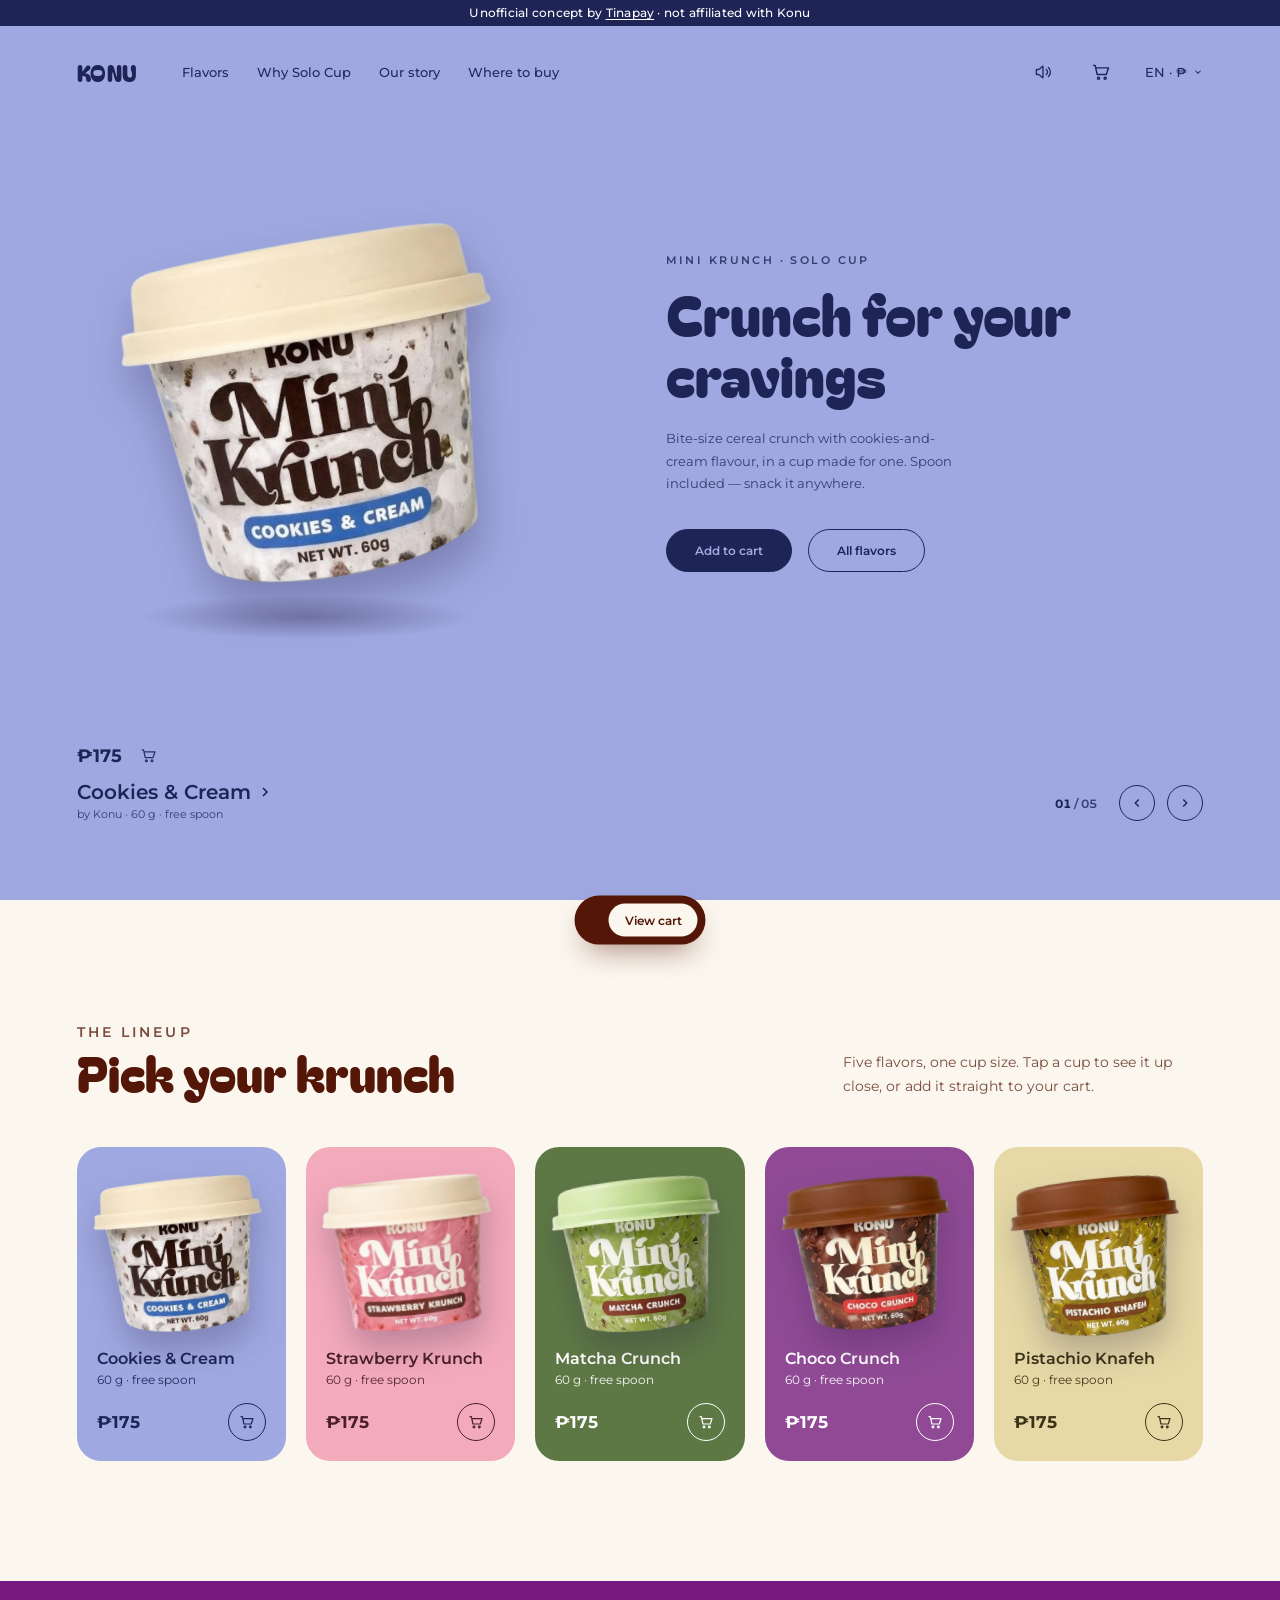
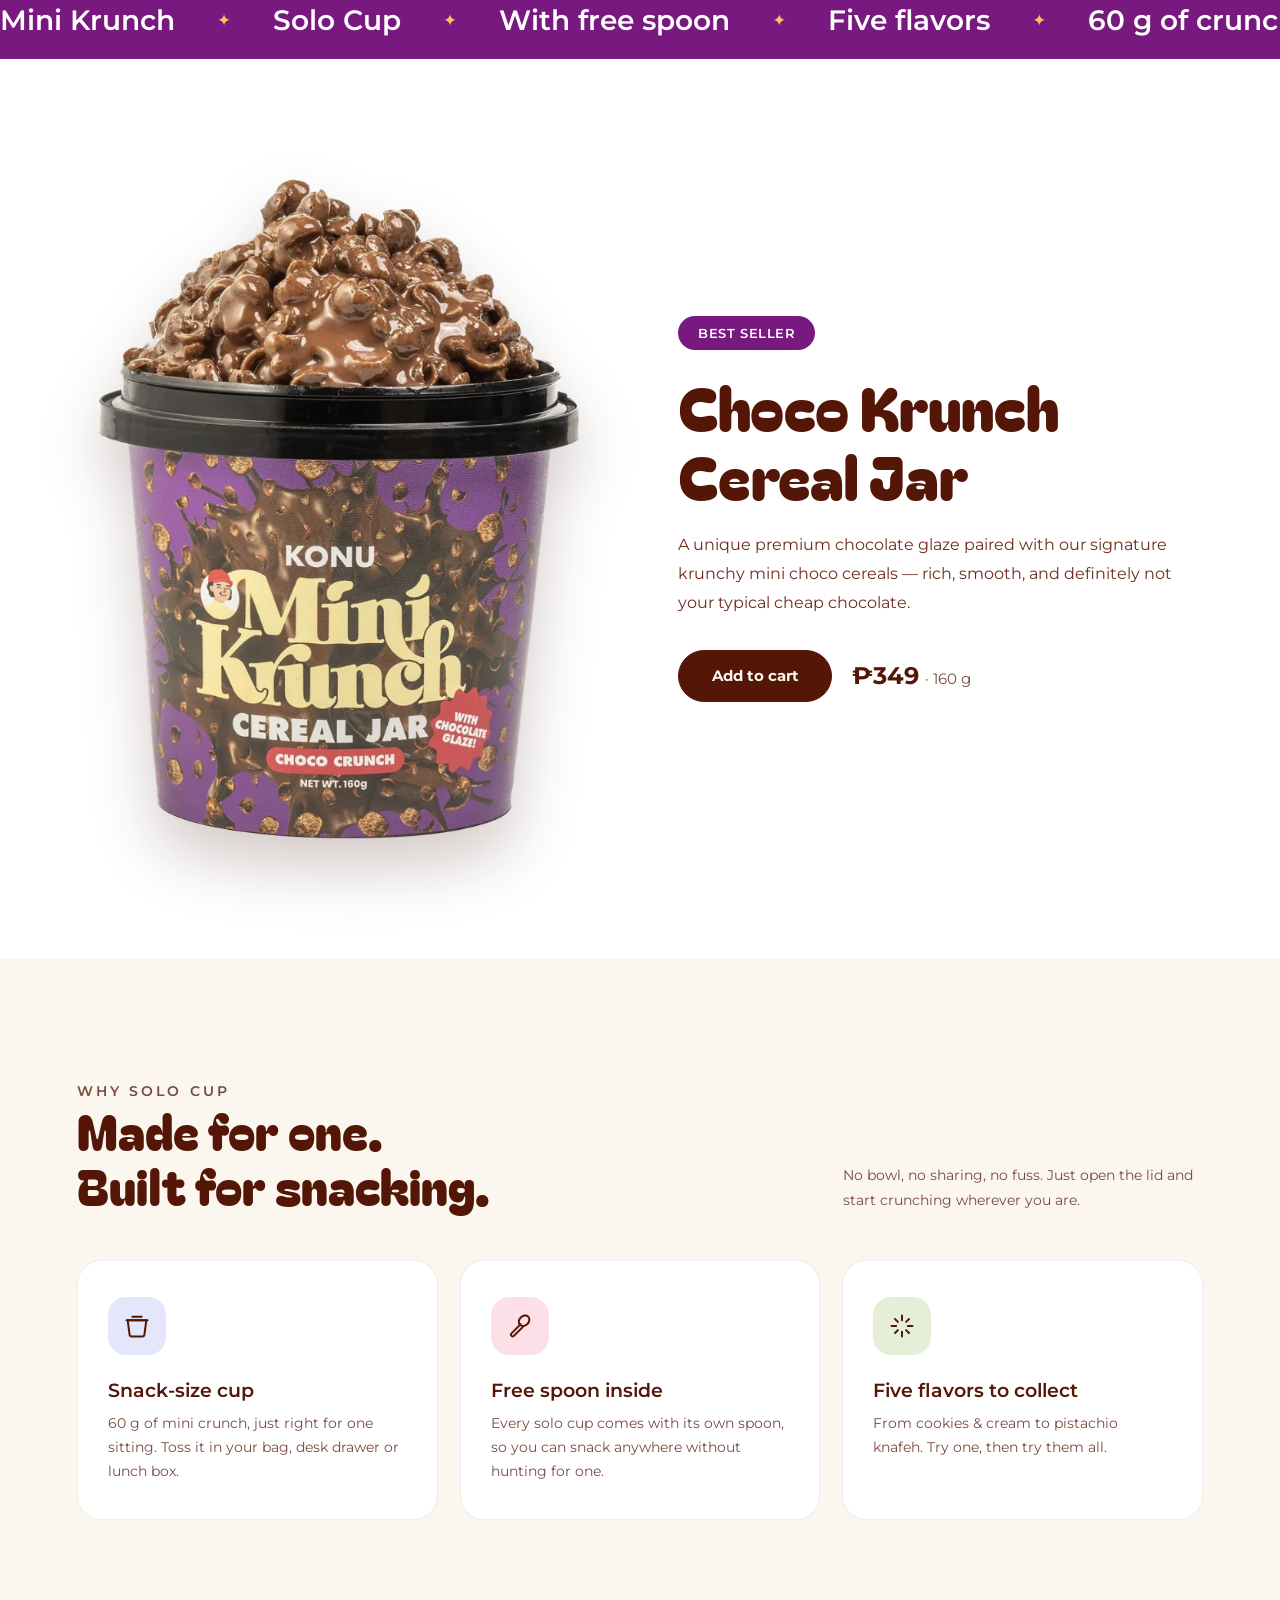
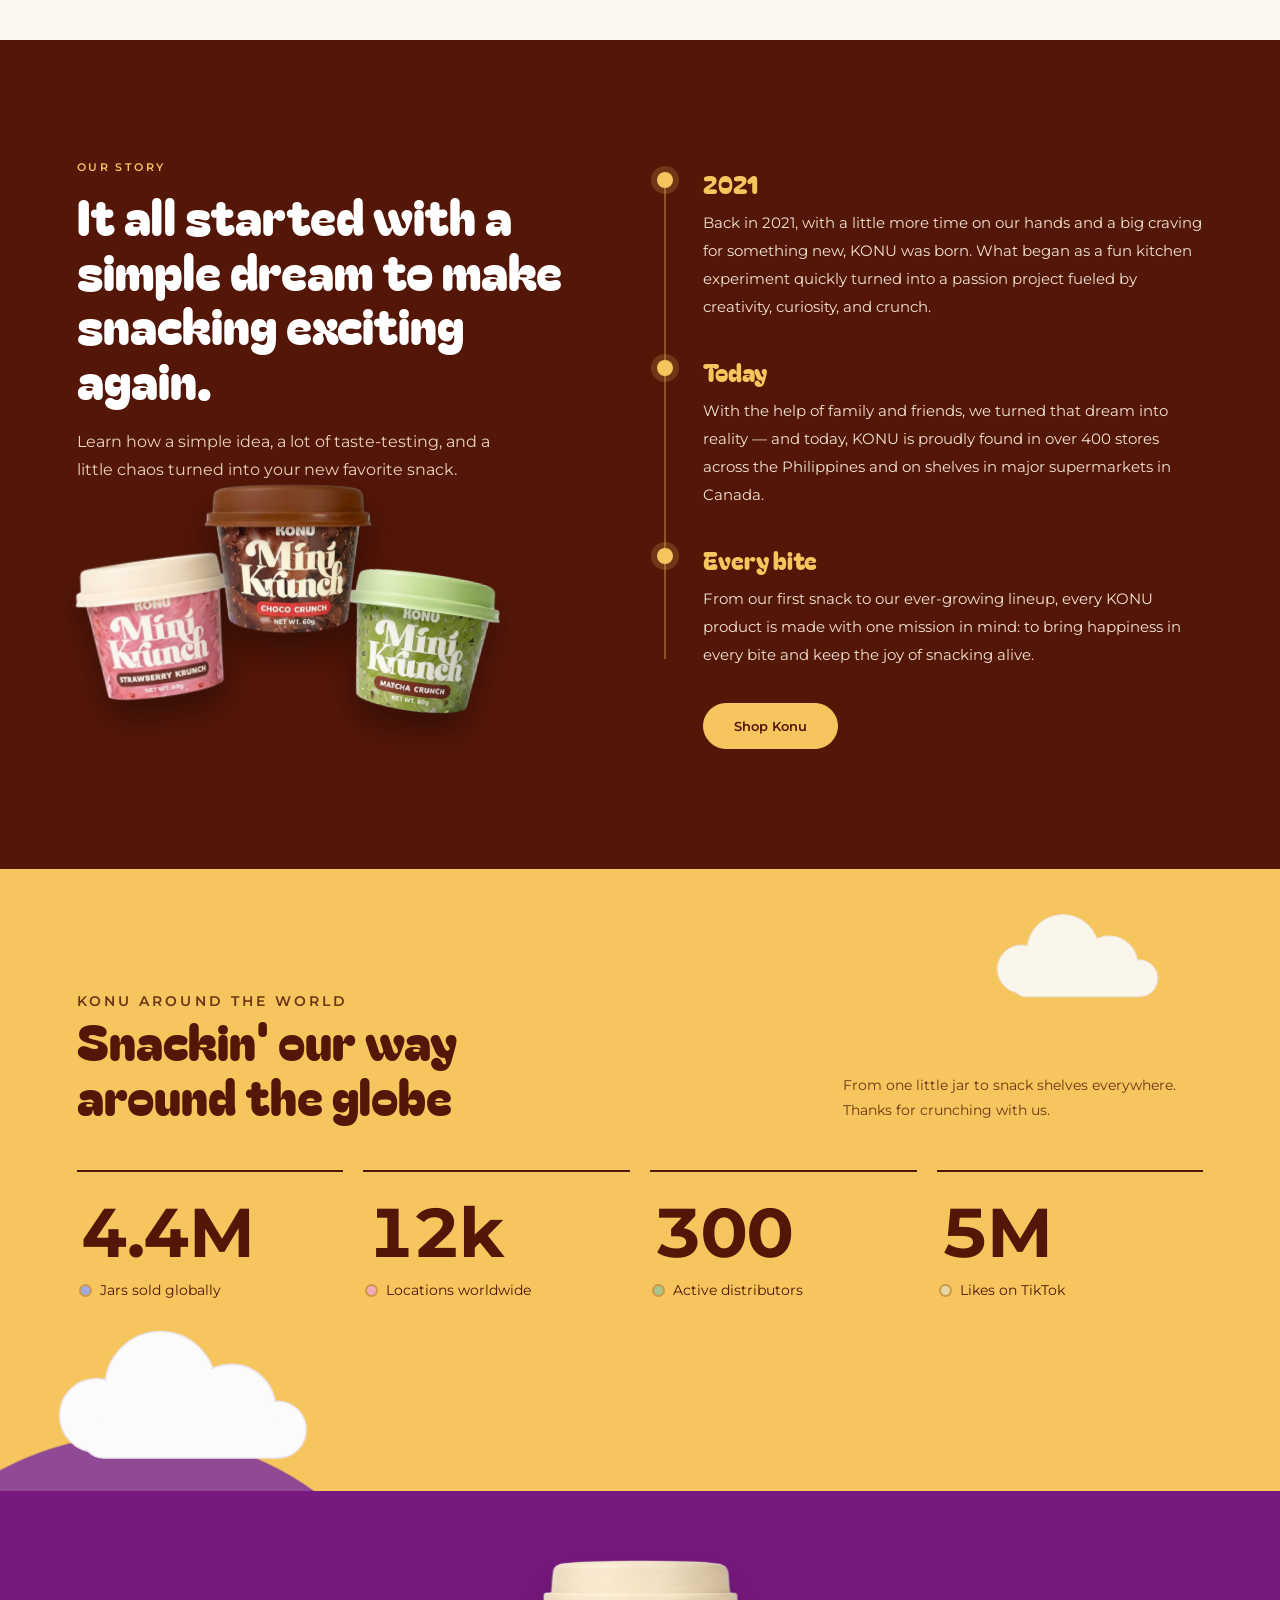
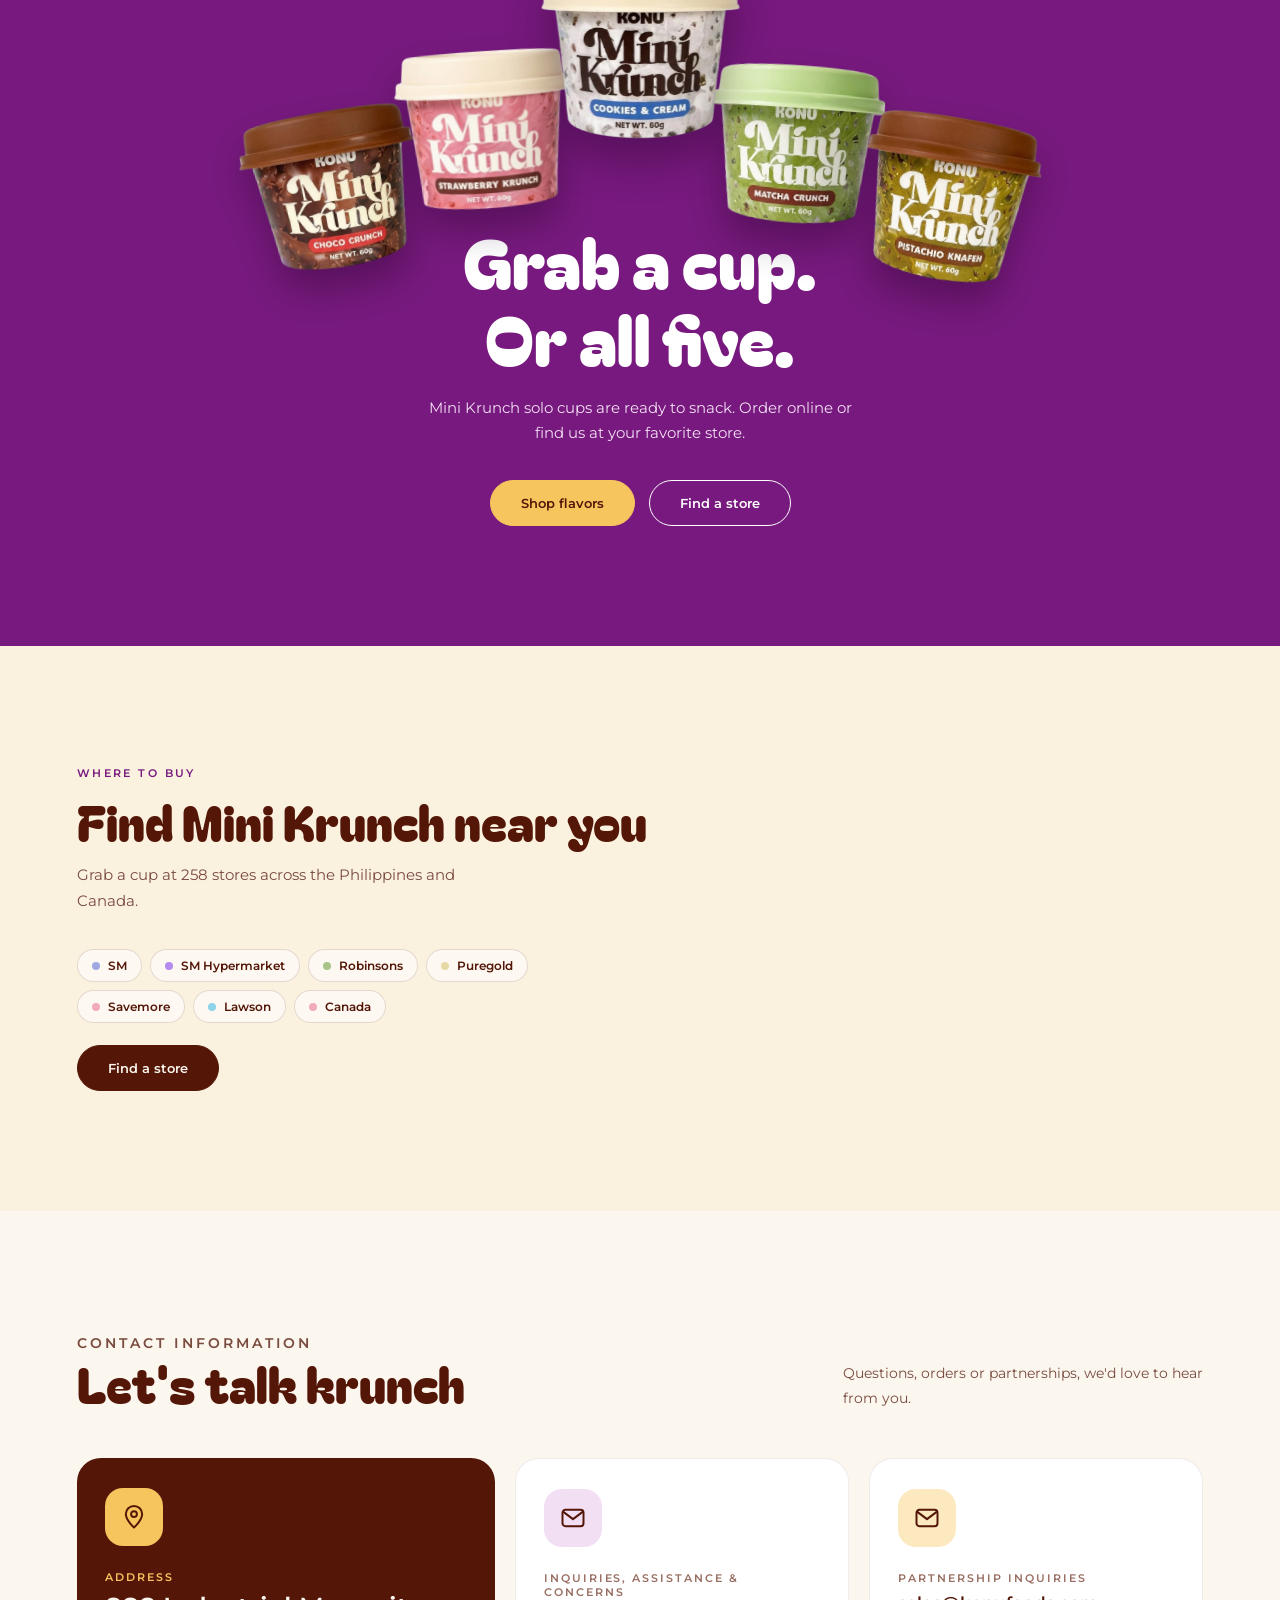
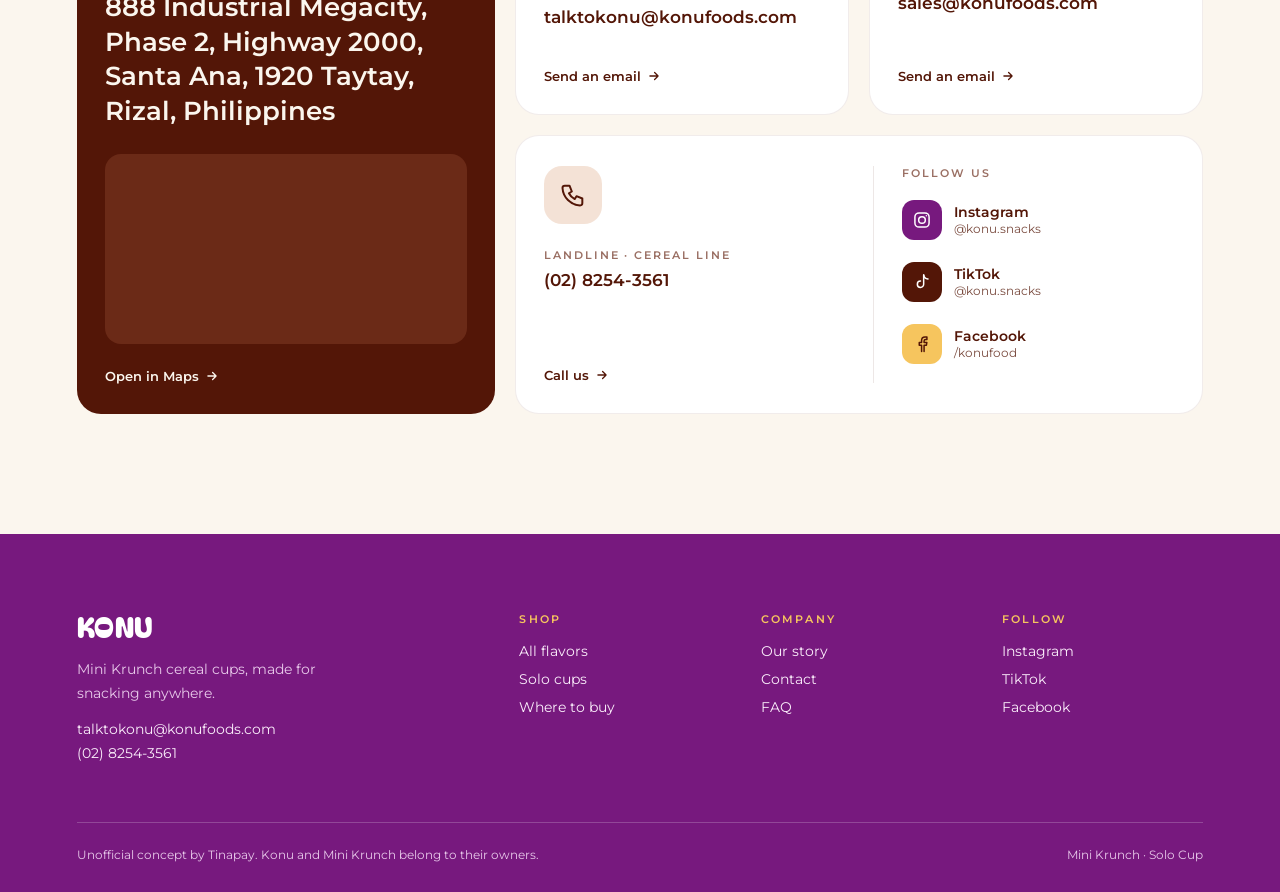
==== commit 2294d56d: "Merge six button styles into one button component .btn with primary, secondary, accent and icon vari" ====
--- a/index.html
+++ b/index.html
@@ -20,7 +20,7 @@
 <link rel="icon" href="assets/favicon-32.png" sizes="32x32" type="image/png">
 <link rel="apple-touch-icon" href="assets/apple-touch-icon.png">
 <meta name="theme-color" content="#77197e">
-<link rel="stylesheet" href="assets/site.css?v=9">
+<link rel="stylesheet" href="assets/site.css?v=10">
 </head>
 <body>
 <p class="concept-note">Unofficial concept by <a href="https://tinapaaay.github.io/Personal-Portfolio/">Tinapay</a> · not affiliated with Konu</p>
@@ -73,8 +73,8 @@
       <h1 id="title">Crunch for your cravings</h1>
       <p class="desc" id="desc"></p>
       <div class="actions">
-        <button class="btn solid" id="shopBtn" data-i18n="hero.add">Add to cart</button>
-        <a class="btn" href="#flavors" data-i18n="hero.all">All flavors</a>
+        <button class="btn btn--primary btn--sm" id="shopBtn" data-i18n="hero.add">Add to cart</button>
+        <a class="btn btn--secondary btn--sm" href="#flavors" data-i18n="hero.all">All flavors</a>
       </div>
     </div>
 
@@ -92,10 +92,10 @@
 
     <div class="controls">
       <span class="counter"><b id="current">01</b> / <span id="total">04</span></span>
-      <button class="arrow" id="prev" aria-label="Previous flavor" data-i18n-aria="aria.prev">
+      <button class="btn btn--icon btn--sm" id="prev" aria-label="Previous flavor" data-i18n-aria="aria.prev">
         <svg viewBox="0 0 24 24" fill="none" stroke="currentColor" stroke-width="2.4"><path d="m15 6-6 6 6 6"/></svg>
       </button>
-      <button class="arrow" id="next" aria-label="Next flavor" data-i18n-aria="aria.next">
+      <button class="btn btn--icon btn--sm" id="next" aria-label="Next flavor" data-i18n-aria="aria.next">
         <svg viewBox="0 0 24 24" fill="none" stroke="currentColor" stroke-width="2.4"><path d="m9 6 6 6-6 6"/></svg>
       </button>
     </div>
@@ -129,7 +129,7 @@
       <h2 id="best-title" data-i18n="best.title">Choco Krunch Cereal Jar</h2>
       <p data-i18n="best.desc">A unique premium chocolate glaze paired with our signature krunchy mini choco cereals — rich, smooth, and definitely not your typical cheap chocolate.</p>
       <div class="best-buy">
-        <button class="soon" id="bestAdd" data-i18n="hero.add">Add to cart</button>
+        <button class="btn btn--primary btn--lg" id="bestAdd" data-i18n="hero.add">Add to cart</button>
         <span class="best-price"><b id="bestPrice"></b> · 160 g</span>
       </div>
     </div>
@@ -183,7 +183,7 @@
         <li class="tl"><span class="tl-tag" data-i18n="story.t2">Today</span><p data-i18n="story.s2">With the help of family and friends, we turned that dream into reality — and today, KONU is proudly found in over 400 stores across the Philippines and on shelves in major supermarkets in Canada.</p></li>
         <li class="tl"><span class="tl-tag" data-i18n="story.t3">Every bite</span><p data-i18n="story.s3">From our first snack to our ever-growing lineup, every KONU product is made with one mission in mind: to bring happiness in every bite and keep the joy of snacking alive.</p></li>
       </ol>
-      <a class="pill story-btn" href="#flavors" data-i18n="story.shop">Shop Konu</a>
+      <a class="btn btn--accent story-btn" href="#flavors" data-i18n="story.shop">Shop Konu</a>
     </div>
   </div>
 </section>
@@ -216,8 +216,8 @@
       <h2 id="order-title" data-i18n-html="ord.title">Grab a cup.<br>Or all five.</h2>
       <p data-i18n="ord.lead">Mini Krunch solo cups are ready to snack. Order online or find us at your favorite store.</p>
       <div class="buttons">
-        <a class="pill dark" href="#flavors" data-i18n="ord.shop">Shop flavors</a>
-        <a class="pill line" href="stores.html" data-i18n="ord.buy">Find a store</a>
+        <a class="btn btn--accent" href="#flavors" data-i18n="ord.shop">Shop flavors</a>
+        <a class="btn btn--secondary" href="stores.html" data-i18n="ord.buy">Find a store</a>
       </div>
     </div>
   </div>
@@ -232,7 +232,7 @@
     </div>
     <div class="teaser-side">
       <ul class="teaser-chains" id="teaserChains"></ul>
-      <a class="pill dark" href="stores.html" data-i18n="ord.buy">Find a store</a>
+      <a class="btn btn--primary" href="stores.html" data-i18n="ord.buy">Find a store</a>
     </div>
   </div>
 </section>
@@ -315,14 +315,14 @@
 <aside class="cart" id="cart" role="dialog" aria-modal="true" aria-labelledby="cart-title">
   <div class="cart-head">
     <h2 id="cart-title"><span data-i18n="cart.title">Your cart</span><span id="cartItemsLabel"></span></h2>
-    <button class="icon-btn" id="cartClose" aria-label="Close cart" data-i18n-aria="aria.close"><svg viewBox="0 0 24 24" fill="none" stroke="currentColor" stroke-width="2.2" stroke-linecap="round"><path d="M6 6l12 12M18 6 6 18"/></svg></button>
+    <button class="btn btn--icon" id="cartClose" aria-label="Close cart" data-i18n-aria="aria.close"><svg viewBox="0 0 24 24" fill="none" stroke="currentColor" stroke-width="2.2" stroke-linecap="round"><path d="M6 6l12 12M18 6 6 18"/></svg></button>
   </div>
   <ul class="cart-items" id="cartItems"></ul>
   <div class="cart-empty" id="cartEmpty">
     <img src="assets/cups/cookies.webp" alt="">
     <h3 data-i18n="cart.empty">Your cart is empty</h3>
     <p data-i18n="cart.emptyP">Pick a flavor and it will show up here.</p>
-    <a class="pill dark" href="#flavors" id="browseFlavors" data-i18n="cart.browse">Browse flavors</a>
+    <a class="btn btn--primary" href="#flavors" id="browseFlavors" data-i18n="cart.browse">Browse flavors</a>
   </div>
   <div class="cart-foot" id="cartFoot">
     <div class="cart-row"><span data-i18n="cart.sub">Subtotal</span><strong id="cartSubtotal">$0</strong></div>
@@ -545,7 +545,7 @@
 
     // checkout: buttons that open online shops in a new tab
     $('shopLinks').innerHTML = SHOPS.map(sh =>
-      `<a class="shop-btn" href="${sh.url}" target="_blank" rel="noopener" style="--shop:${sh.color}">${t('cart.orderOn', { shop: sh.name })}</a>`).join('');
+      `<a class="btn btn--primary btn--block" href="${sh.url}" target="_blank" rel="noopener" style="--btn-main:${sh.color}">${t('cart.orderOn', { shop: sh.name })}</a>`).join('');
   }
 
   // Where "Order on ..." buttons go. Swap in Konu's exact shop pages when you have them.
--- a/assets/site.css
+++ b/assets/site.css
@@ -145,19 +145,6 @@
     margin: 0 0 34px;
   }
   .actions { display: flex; gap: 16px; flex-wrap: wrap; }
-  .btn {
-    border-radius: 999px;
-    padding: 13px 28px;
-    font-size: 12px;
-    font-weight: 600;
-    border: 1.5px solid var(--ink);
-    background: transparent;
-    color: var(--ink);
-    text-decoration: none;
-    transition: background-color var(--speed) var(--ease), color var(--speed) var(--ease), border-color var(--speed) var(--ease), transform .2s;
-  }
-  .btn:hover { transform: translateY(-2px); }
-  .btn.solid { background: var(--ink); color: var(--bg); }
 
   /* text swap animation */
   .swap-out { animation: swapOut .38s var(--ease) forwards; }
@@ -194,17 +181,6 @@
   }
   .counter { font-size: 12px; font-weight: 600; margin-right: 10px; font-variant-numeric: tabular-nums; color: var(--muted); }
   .counter b { color: var(--ink); }
-  .arrow {
-    width: 36px; height: 36px; border-radius: 50%;
-    border: 1.5px solid var(--ink);
-    background: transparent;
-    display: grid; place-items: center;
-    padding: 0;
-    transition: background-color .25s, color .25s, opacity .25s;
-  }
-  .arrow svg { width: 14px; height: 14px; }
-  .arrow:hover { background: var(--ink); color: var(--bg); }
-  .arrow.dim { opacity: .45; }
 
   /* ---------- jars ---------- */
   .stage { position: absolute; inset: 0; z-index: 2; pointer-events: none; }
@@ -258,7 +234,6 @@
     .price { font-size: 16px; margin-bottom: 8px; }
     h1 { font-size: 34px; margin-bottom: 14px; }
     .desc { margin-bottom: 22px; }
-    .btn { padding: 11px 20px; }
     .product { bottom: 4%; }
     .controls { right: 7%; bottom: 4%; }
     .counter { display: none; }
@@ -289,15 +264,6 @@
   .section h2 { font-weight: 600; font-size: clamp(30px, 3.8vw, 50px); letter-spacing: -.02em; line-height: 1.1; margin: 0; }
   .section-head { display: flex; justify-content: space-between; align-items: flex-end; gap: 28px; margin-bottom: 48px; flex-wrap: wrap; }
   .section-head p { max-width: 360px; font-size: 14px; line-height: 1.75; color: var(--text-soft); margin: 0; }
-  .pill {
-    display: inline-block; border-radius: 999px; padding: 14px 30px;
-    font-size: 13px; font-weight: 600; text-decoration: none;
-    border: 1.5px solid var(--konu-brown); transition: transform .2s, background-color .2s, color .2s;
-  }
-  .pill:hover { transform: translateY(-2px); }
-  .pill.dark { background: var(--konu-brown); color: var(--cream); }
-  .pill.line { background: transparent; color: var(--konu-brown); }
-  .pill.line:hover { background: var(--konu-brown); color: var(--cream); }
 
   /* flavor grid */
   .fgrid { list-style: none; padding: 0; margin: 0; display: grid; grid-template-columns: repeat(5, 1fr); gap: 20px; }
@@ -478,9 +444,6 @@
   .cart-head { display: flex; align-items: center; justify-content: space-between; padding: 26px 28px; border-bottom: 1px solid rgba(var(--brown-rgb), .1); }
   .cart-head h2 { font-size: 22px; font-weight: 600; margin: 0; }
   .cart-head h2 span { font-size: 14px; color: var(--text-faint); font-weight: 500; margin-left: 6px; }
-  .icon-btn { width: 40px; height: 40px; border-radius: 50%; border: 1.5px solid rgba(var(--brown-rgb), .2); background: transparent; display: grid; place-items: center; padding: 0; color: var(--konu-brown); }
-  .icon-btn:hover { background: var(--konu-brown); color: var(--cream); }
-  .icon-btn svg { width: 16px; height: 16px; }
   .cart-items { list-style: none; margin: 0; padding: 8px 28px; overflow-y: auto; flex: 1; }
   .citem { display: grid; grid-template-columns: 76px 1fr auto; gap: 16px; align-items: center; padding: 18px 0; border-bottom: 1px solid rgba(var(--brown-rgb), .08); }
   .citem-img { width: 76px; height: 76px; border-radius: 16px; background: var(--c); display: grid; place-items: center; padding: 8px; }
@@ -502,7 +465,6 @@
   .cart-row { display: flex; justify-content: space-between; align-items: baseline; margin-bottom: 6px; }
   .cart-row strong { font-size: 22px; font-variant-numeric: tabular-nums; }
   .cart-note { font-size: 12px; color: var(--text-faint); margin: 0 0 18px; line-height: 1.6; }
-  .checkout { display: block; width: 100%; text-align: center; padding: 16px; font-size: 14px; border-radius: 999px; }
   .clear { display: block; margin: 14px auto 0; }
 
   .float-cart {
@@ -570,8 +532,6 @@
   .badge { display: inline-block; background: var(--konu-purple); color: var(--white); border-radius: 999px; padding: 9px 20px; font-size: 13px; font-weight: 600; letter-spacing: .04em; text-transform: uppercase; }
   .best h2 { font-family: Fraunces, 'Noto Sans KR', serif; font-weight: 800; color: var(--konu-brown); font-size: clamp(38px, 4.8vw, 66px); line-height: 1.08; letter-spacing: -.01em; margin: 22px 0; }
   .best p { font-size: 16px; line-height: 1.8; color: #6e2d1c; max-width: 520px; margin: 0 0 32px; }
-  .soon { display: inline-block; background: var(--konu-brown); color: var(--white); border: 0; border-radius: 999px; padding: 17px 34px; font-weight: 700; font-size: 15px; transition: transform .2s, background-color .2s; }
-  .soon:hover { transform: translateY(-2px); background: var(--konu-purple); }
   .best-buy { display: flex; align-items: center; gap: 20px; flex-wrap: wrap; }
   .best-price { font-size: 15px; color: var(--text-soft); }
   .best-price b { font-size: 24px; color: var(--konu-brown); font-weight: 700; margin-right: 2px; }
@@ -621,7 +581,6 @@
   .store-actions a:hover { background: var(--lavender); color: var(--konu-brown); border-color: var(--lavender); }
   .store-empty { text-align: center; padding: 40px 0; color: var(--text-soft); }
   .store-more-wrap { text-align: center; margin-top: 28px; }
-  .store-more-wrap .pill { background: var(--white); }
   @media (max-width: 1000px) { .store-grid { grid-template-columns: repeat(2, 1fr); } }
   @media (max-width: 600px) {
     .store-grid { grid-template-columns: 1fr; gap: 12px; }
@@ -657,9 +616,6 @@
   .order { background: var(--konu-purple); color: var(--white); }
   .order h2 { color: var(--white); }
   .order p { color: var(--lilac-200); }
-  .order .pill.dark { background: var(--konu-yellow); color: var(--konu-brown); border-color: var(--konu-yellow); }
-  .order .pill.line { color: var(--white); border-color: var(--white); }
-  .order .pill.line:hover { background: var(--white); color: var(--konu-purple); }
   .cups-row img { filter: drop-shadow(0 20px 18px rgba(30, 0, 30, .35)); }
 
   /* footer: Konu purple */
@@ -719,8 +675,7 @@
   .tl::before { content: ''; position: absolute; left: 4px; top: 6px; width: 16px; height: 16px; border-radius: 50%; background: var(--konu-yellow); box-shadow: 0 0 0 6px rgba(var(--yellow-rgb), .18); }
   .tl-tag { display: inline-block; font-family: 'Bagel Fat One', 'Noto Sans KR', sans-serif; font-size: 24px; color: var(--konu-yellow); margin-bottom: 8px; }
   .tl p { margin: 0; font-size: 15px; line-height: 1.85; color: var(--on-brown); max-width: 560px; }
-  .story-btn { background: var(--konu-yellow); color: var(--konu-brown); border-color: var(--konu-yellow); margin-left: 50px; }
-  .story-btn:hover { background: var(--white); border-color: var(--white); }
+  .story-btn { margin-left: 50px; }
   @media (max-width: 860px) {
     .story-grid { grid-template-columns: 1fr; }
     .story-cups { max-width: 320px; }
@@ -766,8 +721,6 @@
 
   /* ================= cart: order on a shop ================= */
   .shop-links { display: grid; gap: 10px; }
-  .shop-btn { display: block; text-align: center; padding: 14px; border-radius: 999px; background: var(--shop); color: var(--white); font-size: 14px; font-weight: 600; text-decoration: none; transition: transform .2s, filter .2s; }
-  .shop-btn:hover { transform: translateY(-2px); filter: brightness(1.1); }
   .store-link { display: block; text-align: center; margin-top: 14px; font-size: 13px; font-weight: 600; color: var(--konu-purple); text-decoration: none; }
   .store-link:hover { text-decoration: underline; text-underline-offset: 4px; }
 
@@ -775,3 +728,52 @@
   .concept-note { margin: 0; height: 26px; padding: 0 16px; background: var(--navy); color: var(--white); font: 500 12px/26px Montserrat, system-ui, sans-serif; letter-spacing: .02em; text-align: center; white-space: nowrap; overflow: hidden; text-overflow: ellipsis; }
   .concept-note ~ main .card { height: calc(100vh - 26px); height: calc(100svh - 26px); min-height: 534px; }
   .concept-note a { color: inherit; text-decoration: underline; text-underline-offset: 2px; }
+
+  /* ================= button component =================
+     <button class="btn btn--primary">       filled (brown, hover purple)
+     <a class="btn btn--secondary">           outline, fills on hover
+     <button class="btn btn--accent">         yellow, hover white
+     <button class="btn btn--icon" aria-label="...">  round icon-only
+     Sizes: btn--sm, (default), btn--lg. btn--block makes it full width.
+     Sections recolor buttons by setting --btn-main / --btn-on-main / --btn-main-hover.
+     Disable with the disabled attribute (or aria-disabled="true" on links). */
+  .btn {
+    --btn-main: var(--konu-brown);       /* fill or outline color */
+    --btn-on-main: var(--cream);         /* text on a filled button */
+    --btn-main-hover: var(--konu-purple);
+    display: inline-flex; align-items: center; justify-content: center; gap: 8px;
+    padding: 14px 30px; border-radius: 999px; border: 1.5px solid var(--btn-border, var(--btn-main));
+    font: inherit; font-size: 13px; font-weight: 600; text-align: center; text-decoration: none;
+    background: transparent; color: var(--btn-main); cursor: pointer;
+    transition: transform .2s, background-color .3s, color .3s, border-color .3s, filter .2s, opacity .2s;
+  }
+  .btn:hover { transform: translateY(-2px); }
+  .btn:active { transform: translateY(0) scale(.97); }
+  .btn:disabled, .btn[aria-disabled="true"] { opacity: .45; cursor: not-allowed; transform: none; pointer-events: none; }
+
+  .btn--primary { background: var(--btn-main); color: var(--btn-on-main); }
+  .btn--primary:hover { background: var(--btn-main-hover); border-color: var(--btn-main-hover); }
+
+  .btn--secondary:hover { background: var(--btn-main); color: var(--btn-on-main); }
+
+  .btn--accent { --btn-main: var(--konu-yellow); --btn-on-main: var(--konu-brown); background: var(--btn-main); color: var(--btn-on-main); }
+  .btn--accent:hover { background: var(--white); border-color: var(--white); }
+
+  .btn--icon { width: 40px; height: 40px; padding: 0; border-radius: 50%; }
+  .btn--icon:hover { background: var(--btn-main); color: var(--btn-on-main); }
+  .btn--icon svg { width: 16px; height: 16px; }
+
+  .btn--sm { padding: 13px 28px; font-size: 12px; }
+  .btn--icon.btn--sm { width: 36px; height: 36px; padding: 0; }
+  .btn--icon.btn--sm svg { width: 14px; height: 14px; }
+  .btn--lg { padding: 15.5px 32.5px; font-size: 15px; font-weight: 700; }
+  .btn--block { display: flex; width: 100%; }
+  @media (max-width: 680px) { .btn--sm:not(.btn--icon) { padding: 11px 20px; } }
+
+  /* section colors */
+  .card .btn:not(.btn--accent) { --btn-main: var(--ink); --btn-on-main: var(--bg); --btn-main-hover: var(--ink); }
+  .order .btn--secondary { --btn-main: var(--white); --btn-on-main: var(--konu-purple); }
+  .cart-head .btn--icon { --btn-border: rgba(var(--brown-rgb), .2); }
+  .store-more-wrap .btn--secondary:not(:hover) { background: var(--white); }
+  .shop-links .btn { --btn-on-main: var(--white); --btn-main-hover: var(--btn-main); border: 0; padding: 14px; font-size: 14px; }
+  .shop-links .btn:hover { filter: brightness(1.1); }
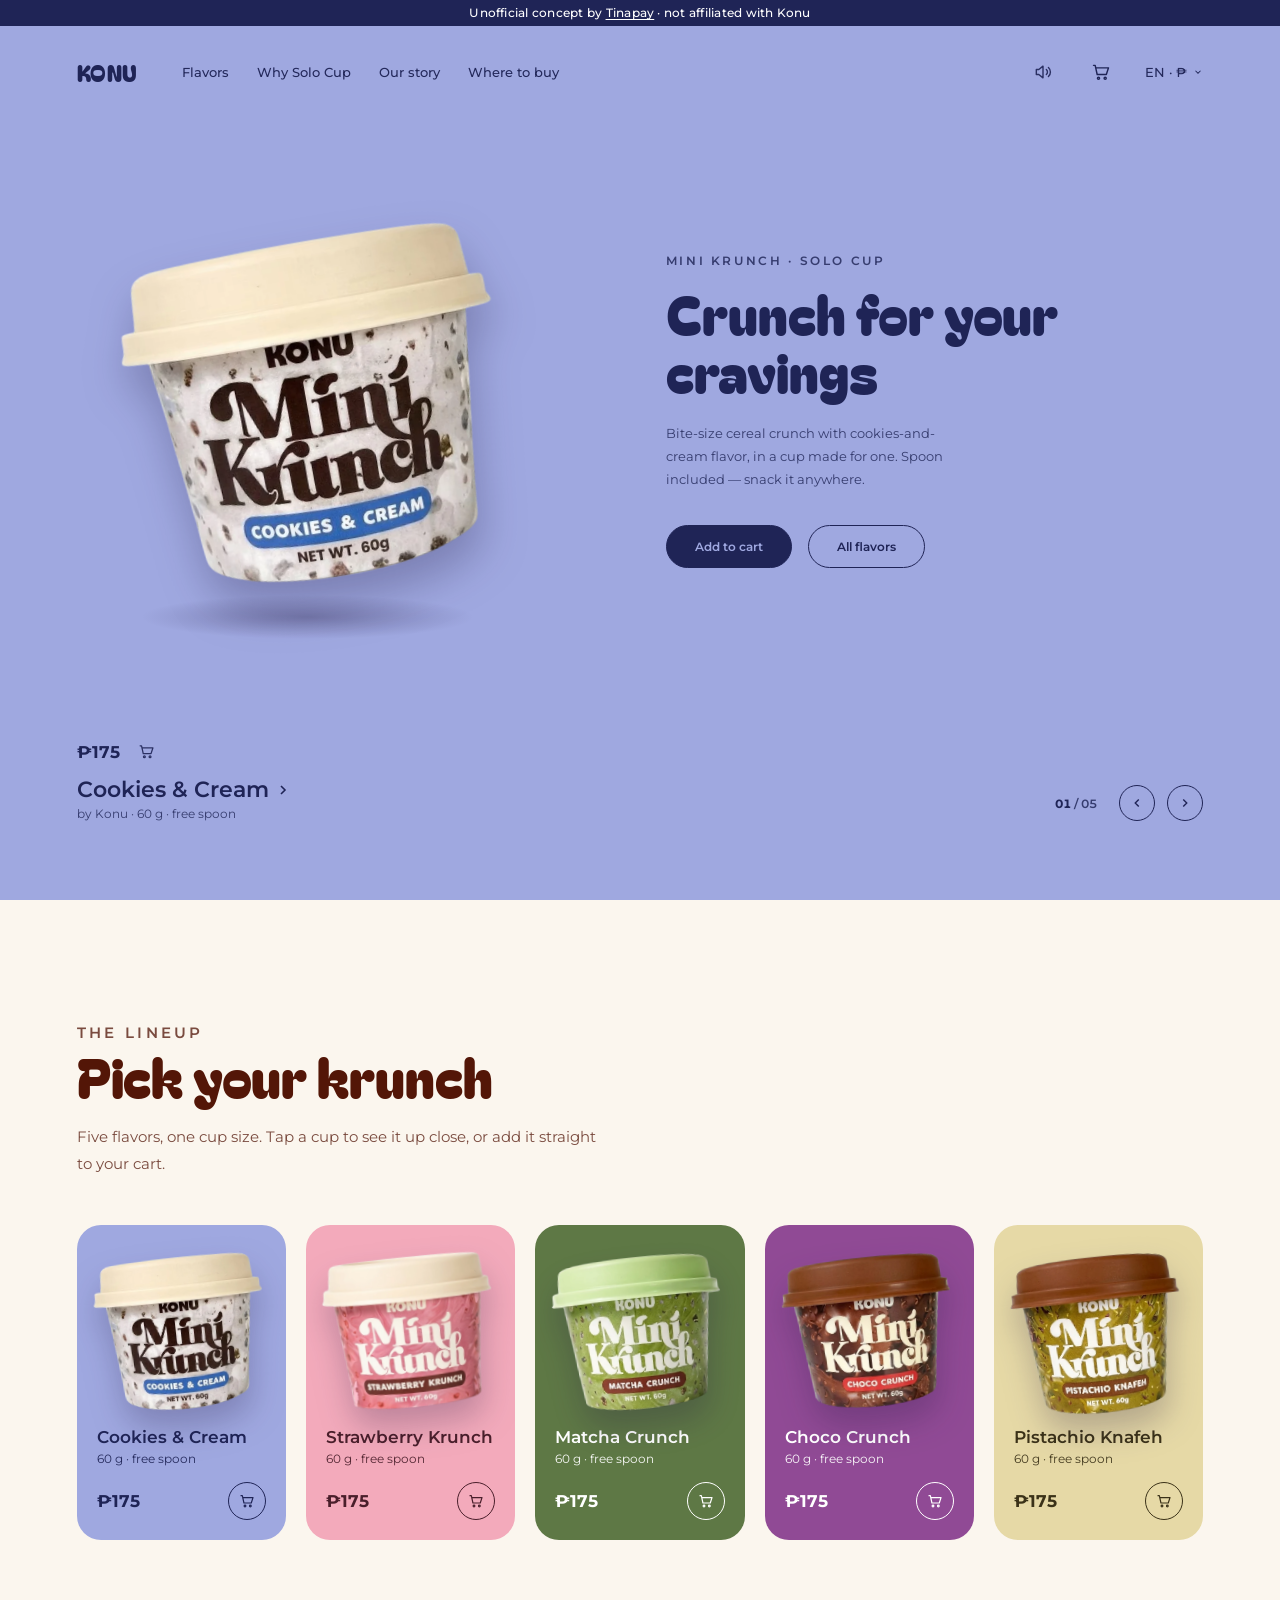
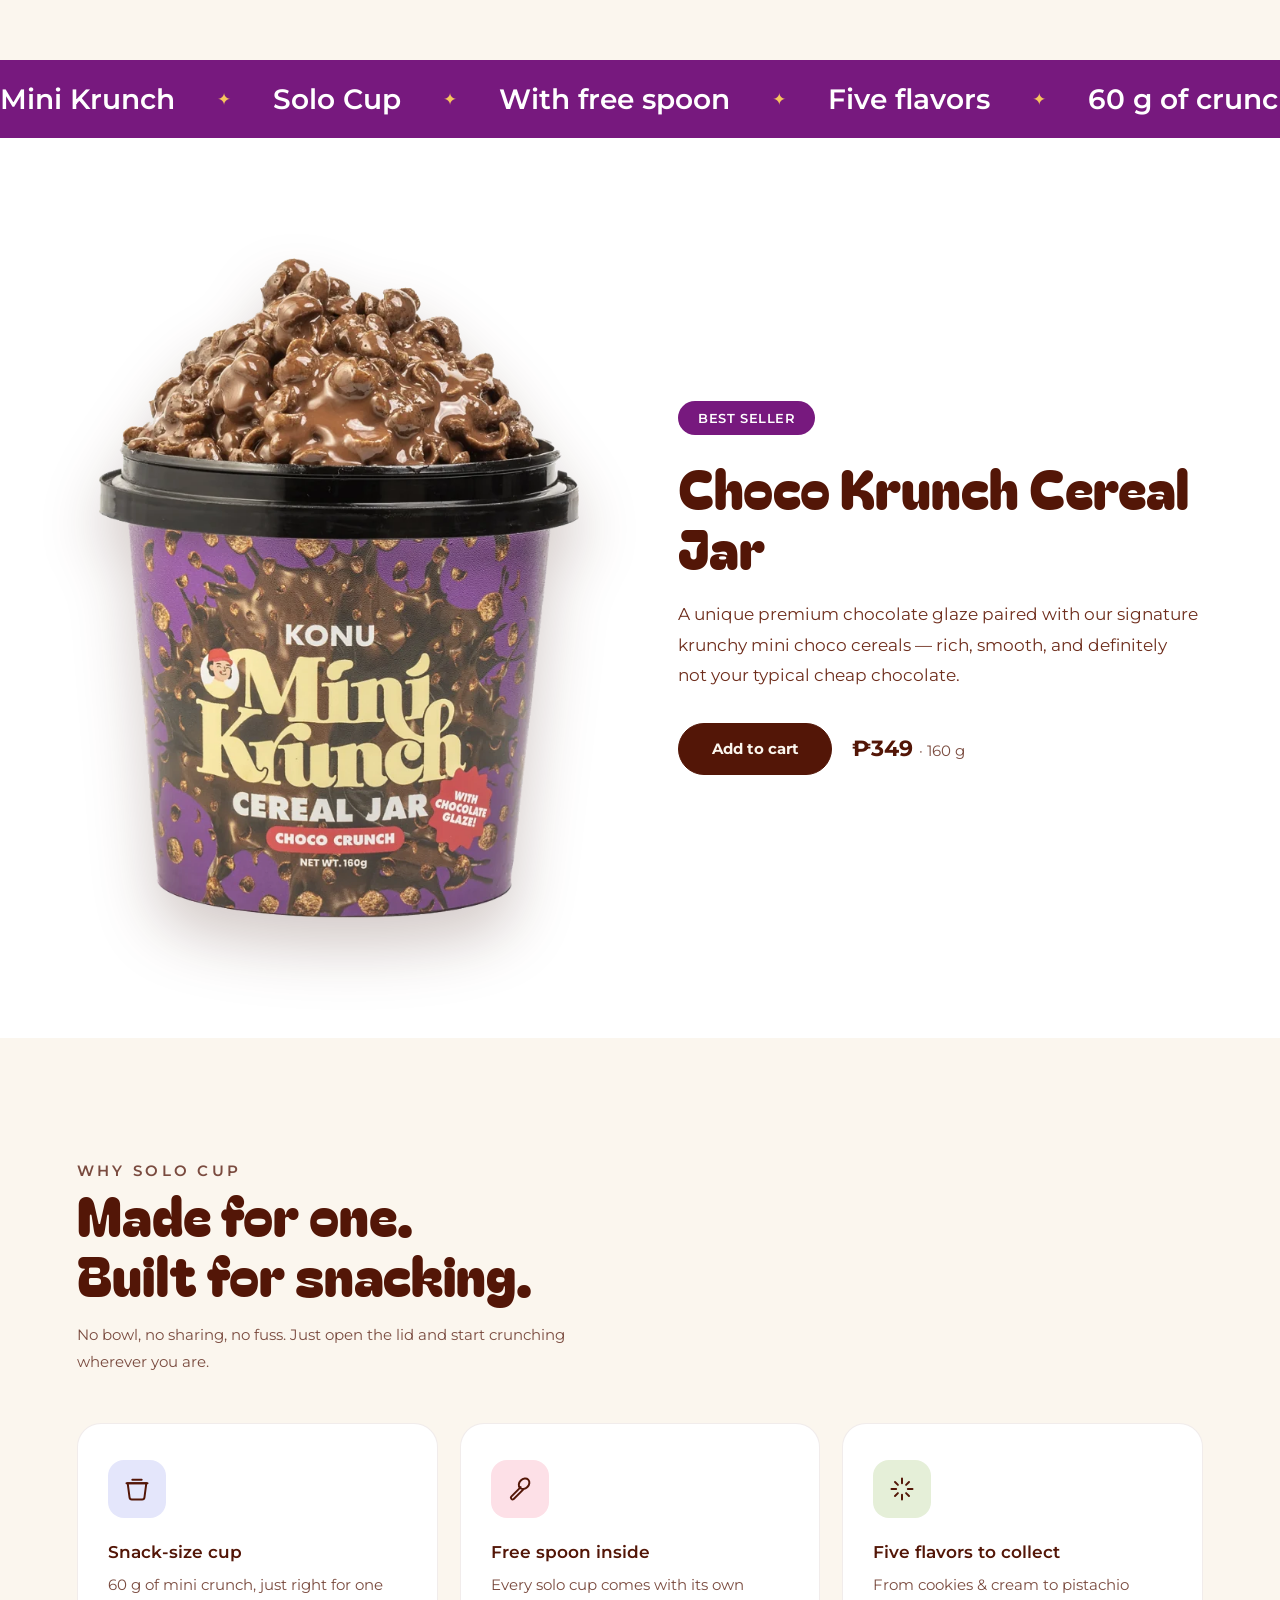
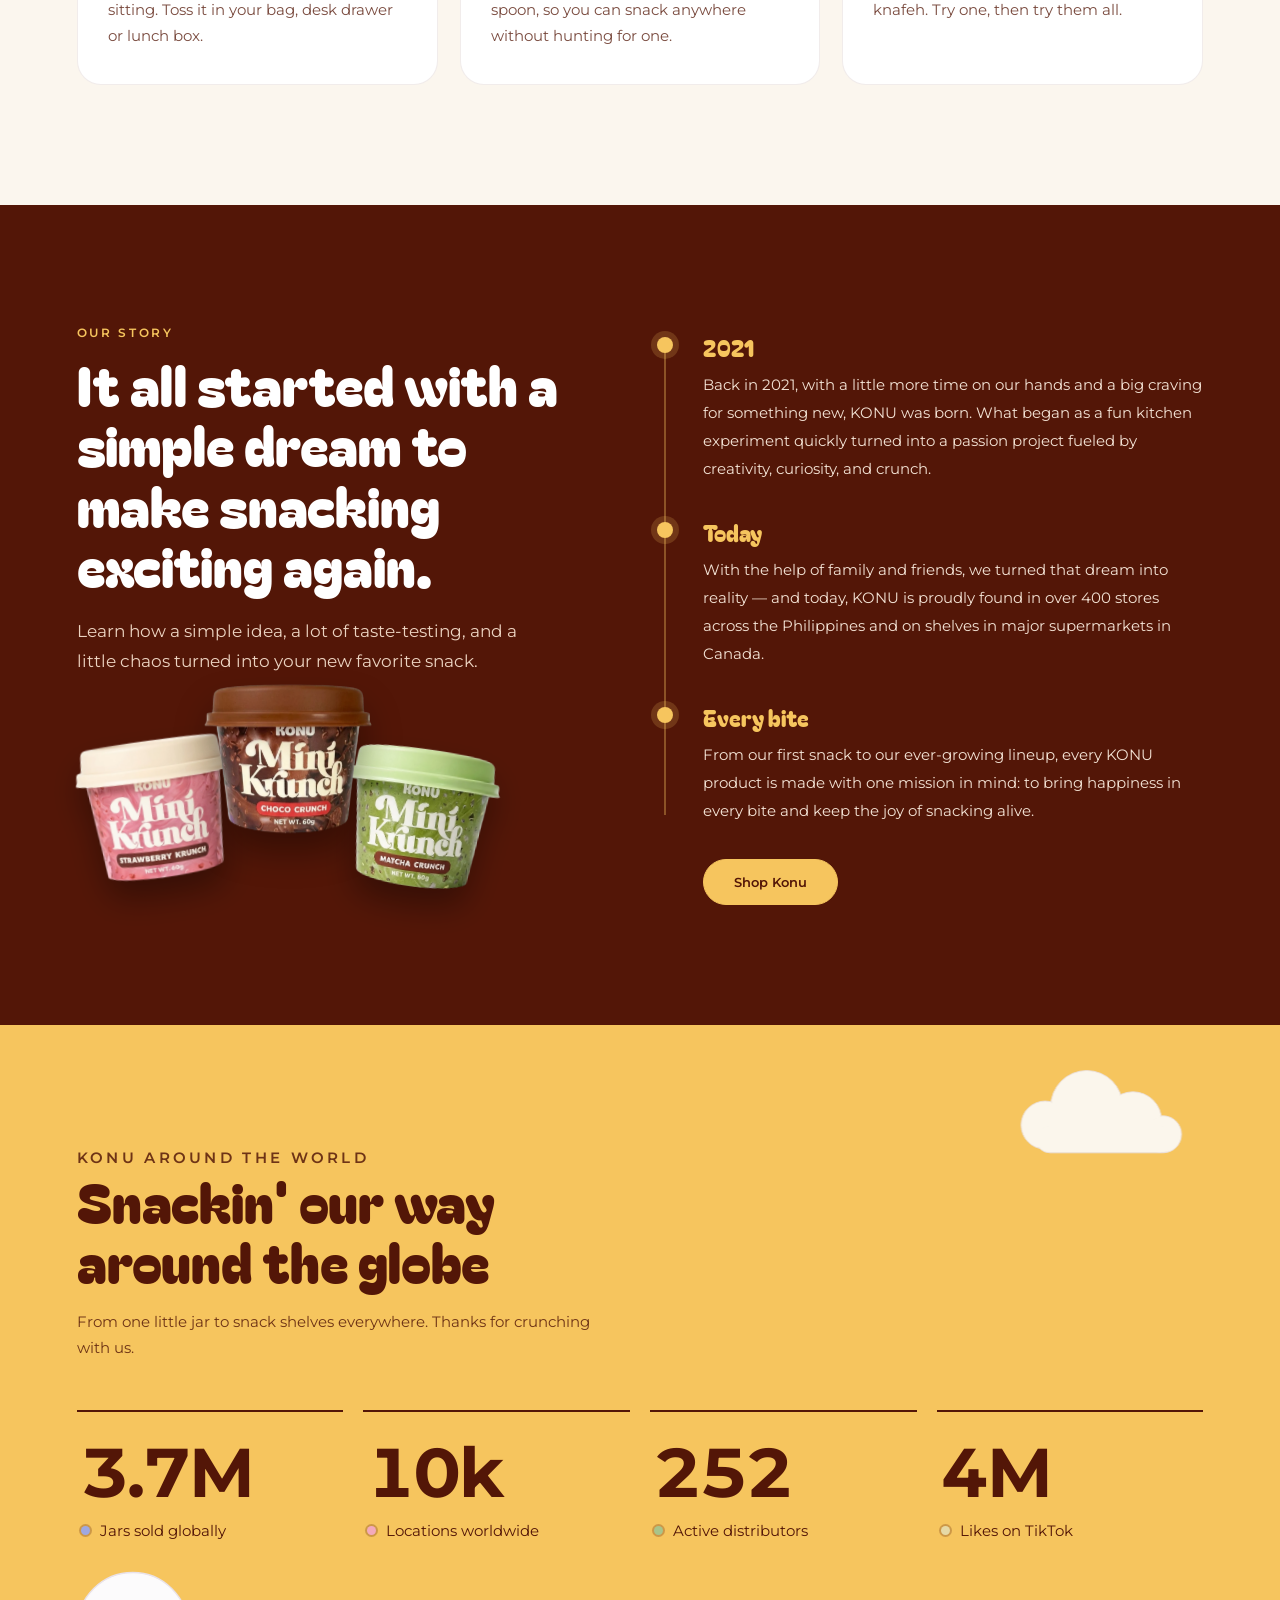
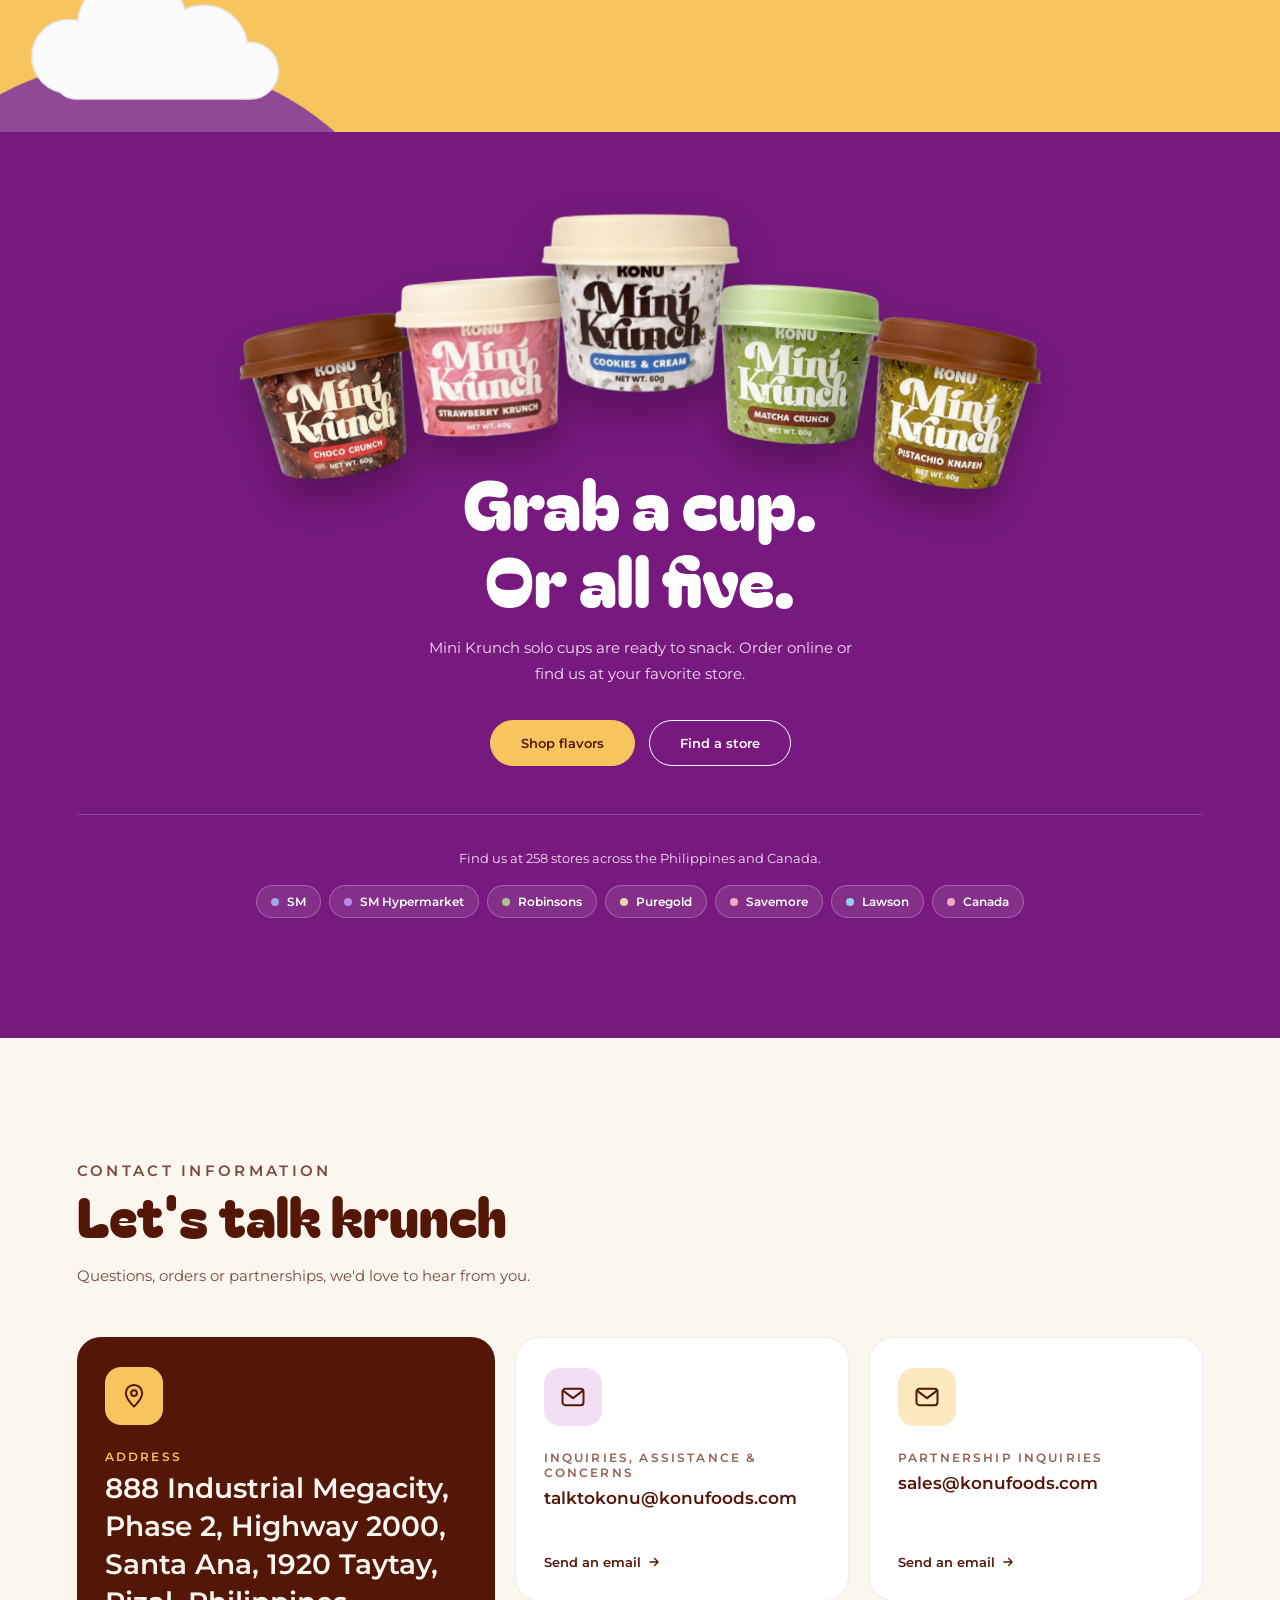
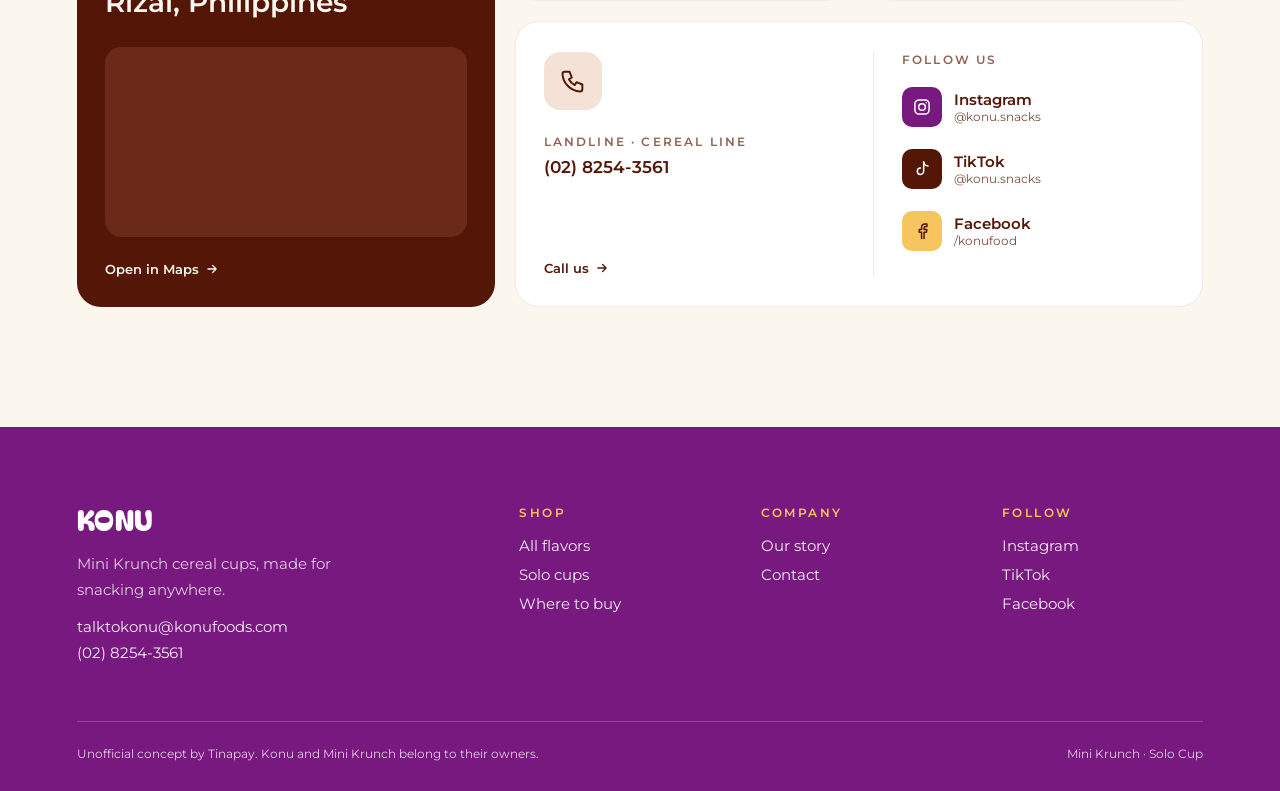
==== commit 9a5894ce: "Add type, radius, shadow and motion scales; fix design critique issues Scales (audit priority 3): - " ====
--- a/index.html
+++ b/index.html
@@ -20,7 +20,7 @@
 <link rel="icon" href="assets/favicon-32.png" sizes="32x32" type="image/png">
 <link rel="apple-touch-icon" href="assets/apple-touch-icon.png">
 <meta name="theme-color" content="#77197e">
-<link rel="stylesheet" href="assets/site.css?v=10">
+<link rel="stylesheet" href="assets/site.css?v=13">
 </head>
 <body>
 <p class="concept-note">Unofficial concept by <a href="https://tinapaaay.github.io/Personal-Portfolio/">Tinapay</a> · not affiliated with Konu</p>
@@ -210,6 +210,7 @@
 </section>
 
 <section class="section order" id="order" aria-labelledby="order-title">
+<span id="stores"></span>
   <div class="wrap">
     <div class="cups-row reveal" id="cupsRow" aria-hidden="true"></div>
     <div class="reveal">
@@ -219,20 +220,10 @@
         <a class="btn btn--accent" href="#flavors" data-i18n="ord.shop">Shop flavors</a>
         <a class="btn btn--secondary" href="stores.html" data-i18n="ord.buy">Find a store</a>
       </div>
-    </div>
-  </div>
-</section>
-
-<section class="section stores-teaser" id="stores" aria-labelledby="stores-title">
-  <div class="wrap teaser-grid reveal">
-    <div>
-      <p class="kicker" data-i18n="stores.kicker">Where to buy</p>
-      <h2 id="stores-title" data-i18n="stores.title">Find Mini Krunch near you</h2>
-      <p id="storesLead"></p>
-    </div>
-    <div class="teaser-side">
-      <ul class="teaser-chains" id="teaserChains"></ul>
-      <a class="btn btn--primary" href="stores.html" data-i18n="ord.buy">Find a store</a>
+      <div class="order-stores">
+        <p id="storesLead"></p>
+        <ul class="teaser-chains" id="teaserChains"></ul>
+      </div>
     </div>
   </div>
 </section>
@@ -300,7 +291,7 @@
       </div>
       <div>
         <h4 data-i18n="ft.company">Company</h4>
-        <ul><li><a href="#story" data-i18n="ft.story">Our story</a></li><li><a href="#contact" data-i18n="ft.contact">Contact</a></li><li><a href="#" data-i18n="ft.faq">FAQ</a></li></ul>
+        <ul><li><a href="#story" data-i18n="ft.story">Our story</a></li><li><a href="#contact" data-i18n="ft.contact">Contact</a></li></ul>
       </div>
       <div>
         <h4 data-i18n="ft.follow">Follow</h4>
@@ -326,7 +317,7 @@
   </div>
   <div class="cart-foot" id="cartFoot">
     <div class="cart-row"><span data-i18n="cart.sub">Subtotal</span><strong id="cartSubtotal">$0</strong></div>
-    <p class="cart-note" data-i18n="cart.note">Every cup comes with a free spoon. Pick where you'd like to order:</p>
+    <p class="cart-note" data-i18n="cart.note">Your picks are saved here as a list. Find them on your favorite shop:</p>
     <div class="shop-links" id="shopLinks"></div>
     <a class="store-link" href="stores.html" data-i18n="cart.stores">Or find Mini Krunch in a store near you →</a>
     <button class="remove clear" id="clearCart" data-i18n="cart.clear">Clear cart</button>
@@ -337,7 +328,7 @@
 <div class="toast" id="toast" role="status"><span id="toastText"></span><button id="toastView" data-i18n="cart.view">View cart</button></div>
 
 <script src="assets/stores.js"></script>
-<script src="assets/site.js?v=5"></script>
+<script src="assets/site.js?v=7"></script>
 <script>
   // Edit flavors, colors, prices and copy here.
   const flavors = [
@@ -346,7 +337,7 @@
       img: 'assets/cups/cookies.webp',
       pricePHP: 175,
       title: 'Crunch for your cravings',
-      desc: 'Bite-size cereal crunch with cookies-and-cream flavour, in a cup made for one. Spoon included — snack it anywhere.',
+      desc: 'Bite-size cereal crunch with cookies-and-cream flavor, in a cup made for one. Spoon included — snack it anywhere.',
       bg: '#9fa8e0', ink: '#1f2456', muted: 'rgba(31,36,86,.82)'
     },
     {
@@ -378,7 +369,7 @@
       img: 'assets/cups/pistachio.webp',
       pricePHP: 175,
       title: 'The pistachio craze, in a cup',
-      desc: 'Nutty pistachio with a knafeh-inspired crunch. The flavour everyone is talking about, ready to spoon.',
+      desc: 'Nutty pistachio with a knafeh-inspired crunch. The flavor everyone is talking about, ready to spoon.',
       bg: '#e6d9a6', ink: '#3b3218', muted: 'rgba(59,50,24,.78)'
     }
   ];
@@ -858,7 +849,7 @@
   const calm = matchMedia('(prefers-reduced-motion: reduce)');
 
   // headings appear word by word
-  const SPLIT_HEADINGS = '#flavors-title, #best-title, #why-title, #story-title, #stats-title, #order-title, #stores-title, #contact-title';
+  const SPLIT_HEADINGS = '#flavors-title, #best-title, #why-title, #story-title, #stats-title, #order-title, #contact-title';
   function splitWords(el) {
     const nodes = [...el.childNodes];
     el.textContent = '';
--- a/assets/site.css
+++ b/assets/site.css
@@ -23,7 +23,7 @@
 
     /* text on light backgrounds */
     --text-soft: #7a4b3f;
-    --text-faint: #9a6f63;
+    --text-faint: #8e6356;
     --text-disabled: #b3968d;
 
     /* text on the brown Our Story section */
@@ -36,8 +36,33 @@
     --white-rgb: 255, 255, 255;
     --shadow-rgb: 30, 20, 60;   /* cool shadow under cups on the colored hero */
 
-    /* motion */
-    --ease: cubic-bezier(.7, 0, .2, 1);
+    /* type scale: 8 sizes */
+    --fs-label: 12px;                          /* uppercase labels, meta, chips */
+    --fs-sm: 13px;                             /* nav, buttons, small UI text */
+    --fs-body: 15px;                           /* paragraphs */
+    --fs-lg: 17px;                             /* lead text, card titles, prices */
+    --fs-xl: 22px;                             /* small headings, big prices */
+    --fs-2xl: clamp(22px, 2.2vw, 28px);        /* logos, marquee, address */
+    --fs-display: clamp(32px, 4.2vw, 56px);    /* section headings, hero title */
+    --fs-hero: clamp(40px, 5.4vw, 72px);       /* stat numbers, order band title */
+
+    /* corner radius: 4 steps */
+    --radius-sm: 10px;    /* small tiles, menu rows */
+    --radius-md: 16px;    /* icons, images, menus */
+    --radius-lg: 24px;    /* cards */
+    --radius-full: 999px; /* pills and circles */
+
+    /* elevation: 3 levels */
+    --shadow-sm: 0 6px 20px -12px rgba(var(--brown-rgb), .5);    /* sticky bars */
+    --shadow-md: 0 14px 30px -12px rgba(var(--brown-rgb), .55);  /* floating buttons, toast */
+    --shadow-lg: 0 24px 46px -22px rgba(var(--brown-rgb), .45);  /* hovered cards, menus, drawer */
+
+    /* breakpoints (CSS can't use variables in @media, so use these exact values):
+       phone max-width 680px · tablet max-width 900px · laptop max-width 1100px */
+
+    /* motion: 2 easings */
+    --ease: cubic-bezier(.7, 0, .2, 1);          /* slides, color fades */
+    --ease-bounce: cubic-bezier(.3, 1.5, .5, 1); /* playful pops */
     --speed: 900ms;
 
     /* set per flavor by script */
@@ -86,14 +111,14 @@
     align-items: center;
     padding: 30px 6%;
     gap: 44px;
-    font-size: 13px;
+    font-size: var(--fs-sm);
     font-weight: 500;
   }
   .logo {
     font-family: Fraunces, serif;
     font-weight: 800;
-    font-size: 22px;
-    letter-spacing: -.01em;
+    font-size: var(--fs-xl);
+    letter-spacing: .02em;
     color: var(--ink);
     text-decoration: none;
     transition: color var(--speed) var(--ease);
@@ -107,12 +132,12 @@
   .cart-count {
     position: absolute; top: -6px; right: -9px;
     min-width: 17px; height: 17px; padding: 0 4px;
-    border-radius: 9px;
+    border-radius: var(--radius-full);
     background: var(--ink); color: var(--bg);
-    font-size: 10px; font-weight: 700;
+    font-size: var(--fs-label); font-weight: 700;
     display: grid; place-items: center;
     transform: scale(0);
-    transition: transform .35s cubic-bezier(.3,1.6,.5,1), background-color var(--speed), color var(--speed);
+    transition: transform .35s var(--ease-bounce), background-color var(--speed), color var(--speed);
   }
   .cart-count.show { transform: scale(1); }
   .cart-count.bump { animation: bump .35s; }
@@ -127,18 +152,18 @@
     width: 40%;
   }
   .eyebrow {
-    font-size: 11px; letter-spacing: .22em; text-transform: uppercase; font-weight: 600;
+    font-size: var(--fs-label); letter-spacing: .22em; text-transform: uppercase; font-weight: 600;
     color: var(--muted); margin: 0 0 16px;
   }
   h1 {
     font-weight: 600;
-    font-size: clamp(36px, 4.4vw, 58px);
+    font-size: var(--fs-display);
     line-height: 1.08;
     letter-spacing: -.02em;
     margin: 0 0 22px;
   }
   .desc {
-    font-size: 13px;
+    font-size: var(--fs-sm);
     line-height: 1.75;
     color: var(--muted);
     max-width: 300px;
@@ -158,7 +183,7 @@
     left: 6%;
     bottom: 9%;
   }
-  .price { display: flex; align-items: center; gap: 14px; font-size: 18px; font-weight: 700; margin-bottom: 12px; }
+  .price { display: flex; align-items: center; gap: 14px; font-size: var(--fs-lg); font-weight: 700; margin-bottom: 12px; }
   .add {
     background: none; border: 0; padding: 4px; display: grid; opacity: .9;
     transition: transform .2s;
@@ -167,10 +192,10 @@
   .add svg { width: 17px; height: 17px; }
   .flavor {
     display: flex; align-items: center; gap: 6px;
-    font-size: 20px; font-weight: 600; margin: 0;
+    font-size: var(--fs-xl); font-weight: 600; margin: 0;
   }
   .flavor svg { width: 16px; height: 16px; }
-  .by { font-size: 11px; color: var(--muted); margin-top: 3px; }
+  .by { font-size: var(--fs-label); color: var(--muted); margin-top: 3px; }
 
   /* ---------- controls (bottom-right of main) ---------- */
   .controls {
@@ -179,7 +204,7 @@
     bottom: 9%;
     display: flex; align-items: center; gap: 12px;
   }
-  .counter { font-size: 12px; font-weight: 600; margin-right: 10px; font-variant-numeric: tabular-nums; color: var(--muted); }
+  .counter { font-size: var(--fs-label); font-weight: 600; margin-right: 10px; font-variant-numeric: tabular-nums; color: var(--muted); }
   .counter b { color: var(--ink); }
 
   /* ---------- jars ---------- */
@@ -230,9 +255,9 @@
     header { padding: 22px 7%; }
     .header-right { gap: 18px; }
     .copy { position: absolute; left: 7%; right: 7%; width: auto; top: 43%; }
-    .flavor { font-size: 17px; }
-    .price { font-size: 16px; margin-bottom: 8px; }
-    h1 { font-size: 34px; margin-bottom: 14px; }
+    .flavor { font-size: var(--fs-lg); }
+    .price { font-size: var(--fs-lg); margin-bottom: 8px; }
+    h1 { margin-bottom: 14px; }
     .desc { margin-bottom: 22px; }
     .product { bottom: 4%; }
     .controls { right: 7%; bottom: 4%; }
@@ -260,20 +285,20 @@
     padding: clamp(72px, 10vw, 120px) 6%;
   }
   .wrap { max-width: 1240px; margin: 0 auto; }
-  .kicker { font-size: 11px; letter-spacing: .22em; text-transform: uppercase; font-weight: 600; color: var(--text-faint); margin: 0 0 14px; }
-  .section h2 { font-weight: 600; font-size: clamp(30px, 3.8vw, 50px); letter-spacing: -.02em; line-height: 1.1; margin: 0; }
-  .section-head { display: flex; justify-content: space-between; align-items: flex-end; gap: 28px; margin-bottom: 48px; flex-wrap: wrap; }
-  .section-head p { max-width: 360px; font-size: 14px; line-height: 1.75; color: var(--text-soft); margin: 0; }
+  .kicker { font-size: var(--fs-label); letter-spacing: .22em; text-transform: uppercase; font-weight: 600; color: var(--konu-purple); margin: 0 0 14px; }
+  .section h2 { font-weight: 600; font-size: var(--fs-display); letter-spacing: -.02em; line-height: 1.12; margin: 0; }
+  .section-head { display: flex; flex-direction: column; align-items: flex-start; gap: 18px; margin-bottom: 48px; }
+  .section-head p { max-width: 520px; font-size: var(--fs-body); line-height: 1.75; color: var(--text-soft); margin: 0; }
 
   /* flavor grid */
   .fgrid { list-style: none; padding: 0; margin: 0; display: grid; grid-template-columns: repeat(5, 1fr); gap: 20px; }
   .fcard {
     background: var(--c); color: var(--i);
-    border-radius: 24px; overflow: hidden;
+    border-radius: var(--radius-lg); overflow: hidden;
     display: flex; flex-direction: column;
     transition: transform .35s var(--ease), box-shadow .35s;
   }
-  .fcard:hover { transform: translateY(-6px); box-shadow: 0 24px 40px -24px rgba(var(--brown-rgb), .45); }
+  .fcard:hover { transform: translateY(-6px); box-shadow: var(--shadow-lg); }
   .fcard-view {
     background: none; border: 0; width: 100%;
     padding: 30px 18px 8px; aspect-ratio: 1 / .82;
@@ -286,12 +311,12 @@
   }
   .fcard:hover .fcard-view img { transform: rotate(0) translateY(-6px) scale(1.06); }
   .fcard-body { padding: 4px 20px 20px; margin-top: auto; }
-  .fcard h3 { font-size: 16px; font-weight: 600; margin: 0 0 4px; }
-  .fmeta { font-size: 12px; opacity: .94; margin: 0 0 16px; }
+  .fcard h3 { font-size: var(--fs-lg); font-weight: 600; margin: 0 0 4px; }
+  .fmeta { font-size: var(--fs-label); opacity: .94; margin: 0 0 16px; }
   .frow { display: flex; justify-content: space-between; align-items: center; }
-  .fprice { font-weight: 700; font-size: 17px; }
+  .fprice { font-weight: 700; font-size: var(--fs-lg); }
   .fadd {
-    width: 38px; height: 38px; border-radius: 50%;
+    width: 38px; height: 38px; border-radius: var(--radius-full);
     border: 1.5px solid currentColor; background: transparent;
     display: grid; place-items: center; padding: 0;
     transition: background-color .2s, color .2s, transform .2s;
@@ -300,84 +325,84 @@
   .fadd:hover { background: var(--i); color: var(--c); transform: scale(1.08); }
 
   /* scrolling word band */
-  .marquee { background: var(--konu-brown); color: var(--cream); overflow: hidden; overflow: clip; padding: 22px 0; white-space: nowrap; }
+  .marquee { background: var(--konu-purple); color: var(--white); overflow: hidden; overflow: clip; padding: 22px 0; white-space: nowrap; }
   .marquee-track { display: inline-flex; animation: marquee 32s linear infinite; }
-  .marquee span { font-weight: 600; font-size: clamp(18px, 2.2vw, 28px); padding-right: 42px; display: inline-flex; align-items: center; gap: 42px; }
-  .marquee span::after { content: '✦'; font-size: .6em; color: var(--lavender); }
+  .marquee span { font-weight: 600; font-size: var(--fs-2xl); padding-right: 42px; display: inline-flex; align-items: center; gap: 42px; }
+  .marquee span::after { content: '✦'; font-size: .6em; color: var(--konu-yellow); }
   @keyframes marquee { to { transform: translateX(-50%); } }
 
   /* why solo cups */
   .features { display: grid; grid-template-columns: repeat(3, 1fr); gap: 22px; }
-  .feature { background: var(--white); border: 1px solid rgba(var(--brown-rgb), .08); border-radius: 24px; padding: 36px 30px; }
-  .ficon { width: 58px; height: 58px; border-radius: 18px; background: var(--t); display: grid; place-items: center; margin-bottom: 24px; }
+  .feature { background: var(--white); border: 1px solid rgba(var(--brown-rgb), .08); border-radius: var(--radius-lg); padding: 36px 30px; }
+  .ficon { width: 58px; height: 58px; border-radius: var(--radius-md); background: var(--t); display: grid; place-items: center; margin-bottom: 24px; }
   .ficon svg { width: 28px; height: 28px; stroke: var(--konu-brown); }
-  .feature h3 { font-size: 19px; font-weight: 600; margin: 0 0 10px; }
-  .feature p { font-size: 14px; line-height: 1.7; color: var(--text-soft); margin: 0; }
+  .feature h3 { font-size: var(--fs-lg); font-weight: 600; margin: 0 0 10px; }
+  .feature p { font-size: var(--fs-body); line-height: 1.7; color: var(--text-soft); margin: 0; }
 
   /* global stats */
-  .stats { background: var(--konu-brown); color: var(--cream); }
-  .stats .kicker { color: var(--lavender); }
-  .stats .section-head p { color: var(--lilac-300); }
+  .stats { background: var(--konu-yellow); color: var(--konu-brown); }
+  .stats .kicker { color: var(--konu-purple); }
+  .stats .section-head p { color: #6e3416; }
   .stat-grid { list-style: none; padding: 0; margin: 0; display: grid; grid-template-columns: repeat(4, 1fr); gap: 20px; }
   .stat { border-top: 2px solid var(--a); padding: 26px 4px 0; }
-  .stat-num { display: block; font-weight: 700; font-size: clamp(44px, 5.4vw, 76px); letter-spacing: -.03em; line-height: 1; font-variant-numeric: tabular-nums; }
-  .stat-label { display: flex; align-items: center; gap: 10px; margin-top: 14px; font-size: 14px; color: var(--lilac-200); }
-  .stat-label::before { content: ''; width: 9px; height: 9px; border-radius: 50%; background: var(--a); flex: none; }
+  .stat-num { display: block; font-weight: 700; font-size: var(--fs-hero); letter-spacing: -.03em; line-height: 1; font-variant-numeric: tabular-nums; }
+  .stat-label { display: flex; align-items: center; gap: 10px; margin-top: 14px; font-size: var(--fs-body); color: var(--lilac-200); }
+  .stat-label::before { content: ''; width: 9px; height: 9px; border-radius: var(--radius-full); background: var(--a); flex: none; }
   @media (max-width: 900px) { .stat-grid { grid-template-columns: repeat(2, 1fr); gap: 36px 20px; } }
 
   /* order band */
-  .order { background: var(--lavender); color: var(--konu-brown); text-align: center; overflow: hidden; overflow: clip; }
+  .order { background: var(--konu-purple); color: var(--white); text-align: center; overflow: hidden; overflow: clip; }
   .cups-row { display: flex; justify-content: center; align-items: flex-end; max-width: 860px; margin: 0 auto 44px; }
-  .cups-row img { width: 21%; height: auto; margin: 0 -1.5%; filter: drop-shadow(0 20px 18px rgba(var(--brown-rgb), .3)); transition: transform .5s var(--ease); }
+  .cups-row img { width: 21%; height: auto; margin: 0 -1.5%; filter: drop-shadow(0 20px 18px rgba(30, 0, 30, .35)); transition: transform .5s var(--ease); }
   .cups-row img:nth-child(1) { transform: rotate(-10deg) translateY(14px); }
   .cups-row img:nth-child(2) { transform: rotate(-4deg); }
   .cups-row img:nth-child(3) { transform: translateY(-16px) scale(1.12); position: relative; z-index: 2; }
   .cups-row img:nth-child(4) { transform: rotate(4deg); }
   .cups-row img:nth-child(5) { transform: rotate(10deg) translateY(14px); }
   .cups-row:hover img { transform: translateY(-8px); }
-  .order h2 { font-size: clamp(36px, 5.4vw, 72px); margin-bottom: 18px; }
-  .order p { font-size: 15px; line-height: 1.7; max-width: 440px; margin: 0 auto 34px; }
+  .order h2 { font-size: var(--fs-hero); margin-bottom: 18px; }
+  .order p { font-size: var(--fs-body); line-height: 1.7; max-width: 440px; margin: 0 auto 34px; }
   .order .buttons { display: flex; justify-content: center; gap: 14px; flex-wrap: wrap; }
 
   /* contact */
   .contact-grid { display: grid; grid-template-columns: 1.25fr 1fr 1fr; gap: 20px; }
   .ccard {
     display: flex; flex-direction: column; gap: 6px;
-    background: var(--white); border: 1px solid rgba(var(--brown-rgb), .08); border-radius: 24px;
+    background: var(--white); border: 1px solid rgba(var(--brown-rgb), .08); border-radius: var(--radius-lg);
     padding: 30px 28px; color: var(--konu-brown); text-decoration: none;
     transition: transform .3s var(--ease), box-shadow .3s;
   }
-  a.ccard:hover { transform: translateY(-4px); box-shadow: 0 22px 36px -24px rgba(var(--brown-rgb), .4); }
+  a.ccard:hover { transform: translateY(-4px); box-shadow: var(--shadow-lg); }
   .ccard.address { grid-row: span 2; background: var(--konu-brown); color: var(--cream); border: 0; }
   .ccard .ficon { margin-bottom: 18px; }
-  .ccard small { font-size: 11px; letter-spacing: .18em; text-transform: uppercase; font-weight: 600; color: var(--text-faint); }
+  .ccard small { font-size: var(--fs-label); letter-spacing: .18em; text-transform: uppercase; font-weight: 600; color: var(--text-faint); }
   .ccard.address small { color: var(--konu-yellow); }
-  .ccard strong { font-size: 17px; font-weight: 600; line-height: 1.45; overflow-wrap: anywhere; }
-  .ccard.address strong { font-size: clamp(20px, 2vw, 26px); line-height: 1.35; }
-  .ccard .go { margin-top: auto; padding-top: 18px; font-size: 13px; font-weight: 600; display: inline-flex; align-items: center; gap: 6px; }
+  .ccard strong { font-size: var(--fs-lg); font-weight: 600; line-height: 1.45; overflow-wrap: anywhere; }
+  .ccard.address strong { font-size: var(--fs-2xl); line-height: 1.35; }
+  .ccard .go { margin-top: auto; padding-top: 18px; font-size: var(--fs-sm); font-weight: 600; display: inline-flex; align-items: center; gap: 6px; }
   .ccard .go svg { width: 14px; height: 14px; transition: transform .25s; }
   a.ccard:hover .go svg { transform: translateX(4px); }
   .ccard.wide { grid-column: span 2; }
-  @media (max-width: 1000px) {
+  @media (max-width: 1100px) {
     .contact-grid { grid-template-columns: 1fr 1fr; }
     .ccard.address { grid-row: auto; grid-column: 1 / -1; }
   }
-  @media (max-width: 600px) {
+  @media (max-width: 680px) {
     .contact-grid { grid-template-columns: 1fr; gap: 12px; }
     .ccard.wide { grid-column: auto; }
     .ccard { padding: 26px 24px; }
   }
 
   /* footer */
-  .footer { background: var(--konu-brown); color: var(--lilac-200); padding: 72px 6% 30px; font-size: 14px; }
+  .footer { background: var(--konu-purple); color: var(--lilac-200); padding: 72px 6% 30px; font-size: var(--fs-body); }
   .fwrap { display: grid; grid-template-columns: 2fr 1fr 1fr 1fr; gap: 40px; }
-  .footer .logo { color: var(--cream); font-size: 28px; }
+  .footer .logo { color: var(--white); font-size: var(--fs-2xl); }
   .footer .tag { margin: 12px 0 0; max-width: 260px; line-height: 1.7; color: var(--lilac-300); }
-  .footer h4 { font-size: 11px; letter-spacing: .2em; text-transform: uppercase; color: var(--text-faint); margin: 6px 0 16px; font-weight: 600; }
+  .footer h4 { font-size: var(--fs-label); letter-spacing: .2em; text-transform: uppercase; color: var(--konu-yellow); margin: 6px 0 16px; font-weight: 600; }
   .footer ul { list-style: none; padding: 0; margin: 0; display: grid; gap: 10px; }
-  .footer a { color: var(--lilac-200); text-decoration: none; }
+  .footer a { color: var(--lilac-50); text-decoration: none; }
   .footer a:hover { color: var(--white); text-decoration: underline; text-underline-offset: 4px; }
-  .fbottom { border-top: 1px solid rgba(var(--white-rgb), .12); margin-top: 56px; padding-top: 24px; display: flex; justify-content: space-between; gap: 16px; flex-wrap: wrap; font-size: 12px; color: var(--text-faint); }
+  .fbottom { border-top: 1px solid rgba(var(--white-rgb), .12); margin-top: 56px; padding-top: 24px; display: flex; justify-content: space-between; gap: 16px; flex-wrap: wrap; font-size: var(--fs-label); color: var(--lilac-300); }
 
   /* fade-up on scroll */
   .reveal:not(.in) { opacity: 0; }
@@ -387,15 +412,13 @@
   @media (max-width: 1100px) {
     .fgrid { grid-template-columns: repeat(3, 1fr); }
   }
-  @media (max-width: 760px) {
+  @media (max-width: 680px) {
     .fgrid { grid-template-columns: repeat(2, 1fr); gap: 12px; }
-    .fcard { border-radius: 18px; }
-    .fcard:last-child:nth-child(odd) { grid-column: 1 / -1; }
-    .fcard:last-child:nth-child(odd) .fcard-view { aspect-ratio: auto; height: 190px; }
-    .fcard:last-child:nth-child(odd) .fcard-view img { width: auto; height: 100%; }
+    .fcard { border-radius: var(--radius-md); }
+    .fcard:last-child:nth-child(odd) { grid-column: 1 / -1; justify-self: center; width: calc(50% - 6px); }
     .fcard-view { padding: 22px 12px 4px; }
     .fcard-body { padding: 4px 14px 14px; }
-    .fcard h3 { font-size: 14px; }
+    .fcard h3 { font-size: var(--fs-body); }
     .fadd { width: 34px; height: 34px; }
     .features { grid-template-columns: 1fr; gap: 14px; }
     .feature { padding: 28px 24px; }
@@ -414,8 +437,8 @@
   /* ================= cart ================= */
   [hidden] { display: none !important; }
   .fly-cup { position: fixed; z-index: 60; pointer-events: none; will-change: transform, opacity; filter: drop-shadow(0 16px 14px rgba(var(--shadow-rgb), .3)); }
-  .crumb { position: fixed; z-index: 61; width: 9px; height: 9px; border-radius: 50%; pointer-events: none; }
-  .pop { animation: pop .5s cubic-bezier(.3, 1.6, .5, 1); }
+  .crumb { position: fixed; z-index: 61; width: 9px; height: 9px; border-radius: var(--radius-full); pointer-events: none; }
+  .pop { animation: pop .5s var(--ease-bounce); }
   @keyframes pop { 30% { transform: scale(1.35) rotate(-8deg); } 60% { transform: scale(.92) rotate(4deg); } }
   .squish { animation: squish .35s ease; }
   @keyframes squish { 40% { transform: scale(.9); } 70% { transform: scale(1.06); } }
@@ -437,59 +460,61 @@
     display: flex; flex-direction: column;
     transform: translateX(100%); visibility: hidden;
     transition: transform .45s var(--ease), visibility 0s .45s;
-    box-shadow: -30px 0 60px -30px rgba(var(--brown-rgb), .4);
+    box-shadow: var(--shadow-lg);
   }
   .cart-open .cart { transform: none; visibility: visible; transition: transform .45s var(--ease); }
   .cart-open { overflow: hidden; }
   .cart-head { display: flex; align-items: center; justify-content: space-between; padding: 26px 28px; border-bottom: 1px solid rgba(var(--brown-rgb), .1); }
-  .cart-head h2 { font-size: 22px; font-weight: 600; margin: 0; }
-  .cart-head h2 span { font-size: 14px; color: var(--text-faint); font-weight: 500; margin-left: 6px; }
+  .cart-head h2 { font-size: var(--fs-xl); font-weight: 600; margin: 0; }
+  .cart-head h2 span { font-size: var(--fs-body); color: var(--text-faint); font-weight: 500; margin-left: 6px; }
   .cart-items { list-style: none; margin: 0; padding: 8px 28px; overflow-y: auto; flex: 1; }
   .citem { display: grid; grid-template-columns: 76px 1fr auto; gap: 16px; align-items: center; padding: 18px 0; border-bottom: 1px solid rgba(var(--brown-rgb), .08); }
-  .citem-img { width: 76px; height: 76px; border-radius: 16px; background: var(--c); display: grid; place-items: center; padding: 8px; }
+  .citem-img { width: 76px; height: 76px; border-radius: var(--radius-md); background: var(--c); display: grid; place-items: center; padding: 8px; }
   .citem-img img { width: 100%; height: 100%; object-fit: contain; }
-  .citem h3 { font-size: 15px; font-weight: 600; margin: 0 0 3px; }
-  .citem .each { font-size: 12px; color: var(--text-faint); margin: 0 0 10px; }
-  .qty { display: inline-flex; align-items: center; border: 1.5px solid rgba(var(--brown-rgb), .18); border-radius: 999px; }
-  .qty button { width: 30px; height: 30px; border: 0; background: none; font-size: 16px; line-height: 1; color: var(--konu-brown); border-radius: 50%; }
+  .citem h3 { font-size: var(--fs-body); font-weight: 600; margin: 0 0 3px; }
+  .citem .each { font-size: var(--fs-label); color: var(--text-faint); margin: 0 0 10px; }
+  .qty { display: inline-flex; align-items: center; border: 1.5px solid rgba(var(--brown-rgb), .18); border-radius: var(--radius-full); }
+  .qty button { width: 30px; height: 30px; border: 0; background: none; font-size: var(--fs-lg); line-height: 1; color: var(--konu-brown); border-radius: var(--radius-full); }
   .qty button:hover { background: rgba(var(--brown-rgb), .08); }
-  .qty span { min-width: 24px; text-align: center; font-size: 14px; font-weight: 600; font-variant-numeric: tabular-nums; }
+  .qty span { min-width: 24px; text-align: center; font-size: var(--fs-body); font-weight: 600; font-variant-numeric: tabular-nums; }
   .citem-right { display: flex; flex-direction: column; align-items: flex-end; gap: 12px; }
-  .citem-total { font-weight: 700; font-size: 15px; font-variant-numeric: tabular-nums; }
-  .remove { background: none; border: 0; padding: 0; font-size: 12px; color: var(--text-faint); text-decoration: underline; text-underline-offset: 3px; }
+  .citem-total { font-weight: 700; font-size: var(--fs-body); font-variant-numeric: tabular-nums; }
+  .remove { background: none; border: 0; padding: 0; font-size: var(--fs-label); color: var(--text-faint); text-decoration: underline; text-underline-offset: 3px; }
   .remove:hover { color: var(--konu-brown); }
   .cart-empty { flex: 1; display: grid; place-content: center; text-align: center; padding: 40px 28px; gap: 10px; }
+  .cart-empty h3 { font-size: var(--fs-xl); }
   .cart-empty img { width: 120px; margin: 0 auto 10px; opacity: .9; transform: rotate(-8deg); }
-  .cart-empty p { margin: 0 0 14px; color: var(--text-soft); font-size: 14px; }
+  .cart-empty p { margin: 0 0 14px; color: var(--text-soft); font-size: var(--fs-body); }
   .cart-foot { padding: 22px 28px 28px; border-top: 1px solid rgba(var(--brown-rgb), .1); background: var(--white); }
-  .cart-row { display: flex; justify-content: space-between; align-items: baseline; margin-bottom: 6px; }
-  .cart-row strong { font-size: 22px; font-variant-numeric: tabular-nums; }
-  .cart-note { font-size: 12px; color: var(--text-faint); margin: 0 0 18px; line-height: 1.6; }
+  .cart-row { display: flex; justify-content: space-between; align-items: baseline; margin-bottom: 6px; font-size: var(--fs-body); }
+  .cart-row strong { font-size: var(--fs-xl); font-variant-numeric: tabular-nums; }
+  .cart-note { font-size: var(--fs-label); color: var(--text-faint); margin: 0 0 18px; line-height: 1.6; }
   .clear { display: block; margin: 14px auto 0; }
 
   .float-cart {
     position: fixed; right: 24px; bottom: 24px; z-index: 40;
-    width: 58px; height: 58px; border-radius: 50%; border: 0;
-    background: var(--konu-brown); color: var(--cream);
+    width: 58px; height: 58px; border-radius: var(--radius-full); border: 0;
+    background: var(--konu-purple); color: var(--cream);
     display: grid; place-items: center; padding: 0;
-    box-shadow: 0 14px 30px -10px rgba(var(--brown-rgb), .55);
-    transform: scale(0); transition: transform .35s cubic-bezier(.3, 1.5, .5, 1);
+    box-shadow: var(--shadow-md);
+    transform: scale(0); transition: transform .35s var(--ease-bounce);
   }
   .float-cart.show { transform: scale(1); }
   .float-cart svg { width: 22px; height: 22px; }
-  .float-cart b { position: absolute; top: -2px; right: -2px; min-width: 22px; height: 22px; padding: 0 6px; border-radius: 11px; background: var(--lavender); color: var(--konu-brown); font-size: 11px; display: grid; place-items: center; }
+  .float-cart b { position: absolute; top: -2px; right: -2px; min-width: 22px; height: 22px; padding: 0 6px; border-radius: var(--radius-full); background: var(--konu-yellow); color: var(--konu-brown); font-size: var(--fs-label); display: grid; place-items: center; }
 
   .toast {
     position: fixed; left: 50%; bottom: 24px; z-index: 45;
-    transform: translate(-50%, 140%); transition: transform .4s var(--ease);
-    background: var(--konu-brown); color: var(--cream); border-radius: 999px;
+    transform: translate(-50%, calc(100% + 40px)); visibility: hidden;
+    transition: transform .4s var(--ease), visibility 0s .4s;
+    background: var(--konu-brown); color: var(--cream); border-radius: var(--radius-full);
     padding: 8px 8px 8px 20px; display: flex; align-items: center; gap: 14px;
-    font-size: 13px; font-weight: 500; white-space: nowrap;
-    box-shadow: 0 14px 30px -12px rgba(var(--brown-rgb), .6);
-  }
-  .toast.show { transform: translate(-50%, 0); }
-  .toast button { background: var(--cream); color: var(--konu-brown); border: 0; border-radius: 999px; padding: 9px 16px; font-size: 12px; font-weight: 600; }
-  @media (max-width: 600px) {
+    font-size: var(--fs-sm); font-weight: 500; white-space: nowrap;
+    box-shadow: var(--shadow-md);
+  }
+  .toast.show { transform: translate(-50%, 0); visibility: visible; transition: transform .4s var(--ease); }
+  .toast button { background: var(--cream); color: var(--konu-brown); border: 0; border-radius: var(--radius-full); padding: 9px 16px; font-size: var(--fs-label); font-weight: 600; }
+  @media (max-width: 680px) {
     .cart-head, .cart-items, .cart-foot { padding-left: 20px; padding-right: 20px; }
     .citem { grid-template-columns: 64px 1fr auto; gap: 12px; }
     .citem-img { width: 64px; height: 64px; }
@@ -508,15 +533,15 @@
   .prefs-menu {
     position: absolute; right: 0; top: calc(100% + 12px); z-index: 30;
     min-width: 240px; padding: 10px;
-    background: var(--white); color: var(--konu-brown); border-radius: 18px;
-    box-shadow: 0 24px 50px -18px rgba(var(--brown-rgb), .45);
-  }
-  .prefs-title { font-size: 10px; letter-spacing: .18em; text-transform: uppercase; font-weight: 700; color: var(--text-faint); margin: 8px 12px 6px; }
+    background: var(--white); color: var(--konu-brown); border-radius: var(--radius-md);
+    box-shadow: var(--shadow-lg);
+  }
+  .prefs-title { font-size: var(--fs-label); letter-spacing: .18em; text-transform: uppercase; font-weight: 700; color: var(--text-faint); margin: 8px 12px 6px; }
   .prefs-sep { height: 1px; background: rgba(var(--brown-rgb), .08); margin: 8px 4px; }
   .prefs-opt {
     display: flex; align-items: center; gap: 10px; width: 100%;
-    border: 0; background: none; padding: 10px 12px; border-radius: 10px;
-    font-size: 13px; font-weight: 500; text-align: left; color: var(--konu-brown);
+    border: 0; background: none; padding: 10px 12px; border-radius: var(--radius-sm);
+    font-size: var(--fs-sm); font-weight: 500; text-align: left; color: var(--konu-brown);
   }
   .prefs-opt b { min-width: 22px; font-weight: 700; }
   .prefs-opt:hover { background: var(--lilac-100); }
@@ -527,62 +552,62 @@
   .best { background: var(--white); color: var(--konu-brown); }
   .best-grid { display: grid; grid-template-columns: 1fr 1fr; gap: clamp(32px, 6vw, 90px); align-items: center; }
   .best-img { display: grid; place-items: center; position: relative; }
-  .best-img::before { content: ''; position: absolute; width: 78%; aspect-ratio: 1; border-radius: 50%; background: radial-gradient(circle, #f3e6ff 0%, var(--white) 70%); }
+  .best-img::before { content: ''; position: absolute; width: 78%; aspect-ratio: 1; border-radius: var(--radius-full); background: radial-gradient(circle, #f3e6ff 0%, var(--white) 70%); }
   .best-img img { position: relative; width: 100%; max-width: 480px; height: auto; filter: drop-shadow(0 30px 30px rgba(60, 20, 10, .22)); animation: bob 6s ease-in-out infinite; }
-  .badge { display: inline-block; background: var(--konu-purple); color: var(--white); border-radius: 999px; padding: 9px 20px; font-size: 13px; font-weight: 600; letter-spacing: .04em; text-transform: uppercase; }
-  .best h2 { font-family: Fraunces, 'Noto Sans KR', serif; font-weight: 800; color: var(--konu-brown); font-size: clamp(38px, 4.8vw, 66px); line-height: 1.08; letter-spacing: -.01em; margin: 22px 0; }
-  .best p { font-size: 16px; line-height: 1.8; color: #6e2d1c; max-width: 520px; margin: 0 0 32px; }
+  .badge { display: inline-block; background: var(--konu-purple); color: var(--white); border-radius: var(--radius-full); padding: 9px 20px; font-size: var(--fs-sm); font-weight: 600; letter-spacing: .04em; text-transform: uppercase; }
+  .best h2 { font-family: Fraunces, 'Noto Sans KR', serif; font-weight: 800; color: var(--konu-brown); font-size: var(--fs-display); line-height: 1.12; letter-spacing: -.01em; margin: 22px 0; }
+  .best p { font-size: var(--fs-lg); line-height: 1.8; color: #6e2d1c; max-width: 520px; margin: 0 0 32px; }
   .best-buy { display: flex; align-items: center; gap: 20px; flex-wrap: wrap; }
-  .best-price { font-size: 15px; color: var(--text-soft); }
-  .best-price b { font-size: 24px; color: var(--konu-brown); font-weight: 700; margin-right: 2px; }
-  @media (max-width: 800px) { .best-buy { justify-content: center; } }
-  @media (max-width: 800px) {
+  .best-price { font-size: var(--fs-body); color: var(--text-soft); }
+  .best-price b { font-size: var(--fs-xl); color: var(--konu-brown); font-weight: 700; margin-right: 2px; }
+  @media (max-width: 900px) { .best-buy { justify-content: center; } }
+  @media (max-width: 900px) {
     .best-grid { grid-template-columns: 1fr; text-align: center; }
     .best-img img { max-width: 340px; }
     .best p { margin-left: auto; margin-right: auto; }
   }
 
   /* ================= where to buy ================= */
-  .stores { background: var(--lilac-100); }
+  .stores { background: var(--cream-warm); }
   .store-tools { display: flex; gap: 14px; flex-wrap: wrap; align-items: center; justify-content: space-between; margin-bottom: 18px; }
-  .country-tabs { display: inline-flex; background: var(--white); border: 1px solid rgba(var(--brown-rgb), .1); border-radius: 999px; padding: 4px; }
-  .country-tabs button { border: 0; background: none; padding: 10px 18px; border-radius: 999px; font-size: 13px; font-weight: 600; color: var(--text-soft); }
+  .country-tabs { display: inline-flex; background: var(--white); border: 1px solid rgba(var(--brown-rgb), .1); border-radius: var(--radius-full); padding: 4px; }
+  .country-tabs button { border: 0; background: none; padding: 10px 18px; border-radius: var(--radius-full); font-size: var(--fs-sm); font-weight: 600; color: var(--text-soft); }
   .country-tabs button[aria-pressed="true"] { background: var(--konu-brown); color: var(--cream); }
   .country-tabs small { opacity: .7; margin-left: 6px; font-weight: 500; }
   .store-search {
     flex: 1; min-width: 240px; max-width: 440px;
     display: flex; align-items: center; gap: 10px;
-    background: var(--white); border: 1.5px solid rgba(var(--brown-rgb), .12); border-radius: 999px; padding: 0 18px;
+    background: var(--white); border: 1.5px solid rgba(var(--brown-rgb), .12); border-radius: var(--radius-full); padding: 0 18px;
   }
   .store-search:focus-within { border-color: var(--konu-brown); }
   .store-search svg { width: 18px; height: 18px; color: var(--text-faint); flex: none; }
-  .store-search input { border: 0; outline: 0; background: none; font: inherit; font-size: 14px; padding: 14px 0; width: 100%; color: var(--konu-brown); }
+  .store-search input { border: 0; outline: 0; background: none; font: inherit; font-size: var(--fs-body); padding: 14px 0; width: 100%; color: var(--konu-brown); }
   .chain-chips { display: flex; flex-wrap: wrap; gap: 8px; margin-bottom: 20px; }
   .chip {
-    border: 1.5px solid rgba(var(--brown-rgb), .15); background: rgba(var(--white-rgb), .6); border-radius: 999px;
-    padding: 8px 14px; font-size: 12px; font-weight: 600; color: var(--konu-brown);
+    border: 1.5px solid rgba(var(--brown-rgb), .15); background: rgba(var(--white-rgb), .6); border-radius: var(--radius-full);
+    padding: 8px 14px; font-size: var(--fs-label); font-weight: 600; color: var(--konu-brown);
     display: inline-flex; align-items: center; gap: 8px; white-space: nowrap;
   }
-  .chip::before { content: ''; width: 8px; height: 8px; border-radius: 50%; background: var(--k, var(--konu-brown)); }
+  .chip::before { content: ''; width: 8px; height: 8px; border-radius: var(--radius-full); background: var(--k, var(--konu-brown)); }
   .chip small { opacity: .6; font-weight: 500; }
   .chip[aria-pressed="true"] { background: var(--konu-brown); color: var(--cream); border-color: var(--konu-brown); }
-  .store-count { font-size: 13px; color: var(--text-soft); margin: 0 0 16px; }
+  .store-count { font-size: var(--fs-sm); color: var(--text-soft); margin: 0 0 16px; }
   .store-grid { list-style: none; margin: 0; padding: 0; display: grid; grid-template-columns: repeat(3, 1fr); gap: 16px; }
-  .store { background: var(--white); border: 1px solid rgba(var(--brown-rgb), .07); border-radius: 20px; padding: 22px 22px 18px; display: flex; flex-direction: column; gap: 6px; }
-  .chain-tag { align-self: flex-start; font-size: 10px; letter-spacing: .14em; text-transform: uppercase; font-weight: 700; padding: 5px 10px; border-radius: 999px; background: var(--k); color: var(--konu-brown); margin-bottom: 6px; }
-  .store h3 { font-size: 16px; font-weight: 600; margin: 0; }
-  .store .addr { font-size: 13px; line-height: 1.6; color: var(--text-soft); margin: 0; }
-  .store .phone { font-size: 13px; font-weight: 600; color: var(--konu-brown); text-decoration: none; }
+  .store { background: var(--white); border: 1px solid rgba(var(--brown-rgb), .07); border-radius: var(--radius-lg); padding: 22px 22px 18px; display: flex; flex-direction: column; gap: 6px; }
+  .chain-tag { align-self: flex-start; font-size: var(--fs-label); letter-spacing: .14em; text-transform: uppercase; font-weight: 700; padding: 5px 10px; border-radius: var(--radius-full); background: var(--k); color: var(--konu-brown); margin-bottom: 6px; }
+  .store h3 { font-size: var(--fs-lg); font-weight: 600; margin: 0; }
+  .store .addr { font-size: var(--fs-sm); line-height: 1.6; color: var(--text-soft); margin: 0; }
+  .store .phone { font-size: var(--fs-sm); font-weight: 600; color: var(--konu-brown); text-decoration: none; }
   .store a.phone:hover { text-decoration: underline; text-underline-offset: 3px; }
   .store .phone.none { font-weight: 500; color: var(--text-disabled); }
   .store-actions { display: flex; gap: 8px; margin-top: auto; padding-top: 14px; flex-wrap: wrap; }
-  .store-actions a { font-size: 12px; font-weight: 600; text-decoration: none; color: var(--konu-brown); border: 1.5px solid rgba(var(--brown-rgb), .18); border-radius: 999px; padding: 8px 14px; transition: background-color .2s, color .2s; }
+  .store-actions a { font-size: var(--fs-label); font-weight: 600; text-decoration: none; color: var(--konu-brown); border: 1.5px solid rgba(var(--brown-rgb), .18); border-radius: var(--radius-full); padding: 8px 14px; transition: background-color .2s, color .2s; }
   .store-actions a:first-child { background: var(--konu-brown); color: var(--cream); border-color: var(--konu-brown); }
-  .store-actions a:hover { background: var(--lavender); color: var(--konu-brown); border-color: var(--lavender); }
+  .store-actions a:hover { background: var(--konu-yellow); color: var(--konu-brown); border-color: var(--konu-yellow); }
   .store-empty { text-align: center; padding: 40px 0; color: var(--text-soft); }
   .store-more-wrap { text-align: center; margin-top: 28px; }
-  @media (max-width: 1000px) { .store-grid { grid-template-columns: repeat(2, 1fr); } }
-  @media (max-width: 600px) {
+  @media (max-width: 1100px) { .store-grid { grid-template-columns: repeat(2, 1fr); } }
+  @media (max-width: 680px) {
     .store-grid { grid-template-columns: 1fr; gap: 12px; }
     .store-search { max-width: none; min-width: 0; flex-basis: 100%; }
     .country-tabs { width: 100%; }
@@ -593,44 +618,25 @@
 
   .logo, h1, .section h2, .cart-head h2 { font-family: 'Bagel Fat One', 'Noto Sans KR', sans-serif; font-weight: 400; letter-spacing: 0; }
   .logo { text-transform: uppercase; letter-spacing: .02em; }
-  .section h2 { line-height: 1.12; }
-  .kicker { color: var(--konu-purple); }
-
-  .marquee { background: var(--konu-purple); color: var(--white); }
-  .marquee span::after { color: var(--konu-yellow); }
 
   /* stats: yellow with a purple hill and a cloud */
-  .stats { background: var(--konu-yellow); color: var(--konu-brown); position: relative; overflow: hidden; overflow: clip; }
+  .stats { position: relative; overflow: hidden; overflow: clip;}
   .stats .wrap { position: relative; z-index: 1; }
-  .stats .kicker { color: var(--konu-purple); }
-  .stats .section-head p { color: #6e3416; }
   .stats .stat { border-top-color: var(--konu-brown); }
   .stats .stat-label { color: var(--konu-brown); }
   .stats .stat-label::before { box-shadow: 0 0 0 2px rgba(var(--brown-rgb), .25); }
   .stats-hill { position: absolute; left: -12vw; bottom: -38vw; width: 46vw; height: 46vw; border-radius: 50%; background: var(--konu-purple-soft); z-index: 0; }
   .stats-cloud { position: absolute; left: -2vw; bottom: 2vw; width: 20vw; max-width: 320px; height: auto; z-index: 0; }
-  .stats { padding-bottom: max(170px, 15vw); }
+  .stats { padding-bottom: max(170px, 15vw);}
   .stats-cloud.small { left: auto; right: 4vw; top: 40px; bottom: auto; width: 13vw; max-width: 170px; opacity: .9; }
 
   /* order band: Konu purple */
-  .order { background: var(--konu-purple); color: var(--white); }
-  .order h2 { color: var(--white); }
-  .order p { color: var(--lilac-200); }
-  .cups-row img { filter: drop-shadow(0 20px 18px rgba(30, 0, 30, .35)); }
+  .order h2 { color: var(--white);}
+  .order p { color: var(--lilac-200);}
 
   /* footer: Konu purple */
-  .footer { background: var(--konu-purple); color: var(--lilac-200); }
-  .footer .logo { color: var(--white); }
-  .footer h4 { color: var(--konu-yellow); }
-  .footer a { color: var(--lilac-50); }
-  .fbottom { border-top-color: rgba(var(--white-rgb), .2); color: var(--lilac-300); }
-
-  .float-cart { background: var(--konu-purple); }
-  .float-cart b { background: var(--konu-yellow); color: var(--konu-brown); }
-  .badge { background: var(--konu-purple); }
-  .stores { background: var(--cream-warm); }
-  .store-actions a:hover { background: var(--konu-yellow); color: var(--konu-brown); border-color: var(--konu-yellow); }
-  @media (max-width: 760px) {
+  .fbottom { border-top-color: rgba(var(--white-rgb), .2);}
+  @media (max-width: 680px) {
     .stats-hill { width: 70vw; height: 70vw; bottom: -52vw; left: -24vw; }
     .stats-cloud { width: 40vw; bottom: 2vw; }
     .stats { padding-bottom: 36vw; }
@@ -638,31 +644,29 @@
   }
 
   /* ================= home: short where-to-buy band ================= */
-  .stores-teaser { background: var(--cream-warm); }
-  .teaser-grid { display: flex; justify-content: space-between; align-items: center; gap: 36px 60px; flex-wrap: wrap; }
-  .teaser-grid #storesLead { font-size: 15px; line-height: 1.7; color: var(--text-soft); margin: 14px 0 0; max-width: 420px; }
-  .teaser-side { display: flex; flex-direction: column; align-items: flex-start; gap: 22px; max-width: 540px; }
-  .teaser-chains { list-style: none; padding: 0; margin: 0; display: flex; flex-wrap: wrap; gap: 8px; }
-  .teaser-chains .chip { cursor: default; }
+  .order-stores { margin-top: 48px; padding-top: 32px; border-top: 1px solid rgba(var(--white-rgb), .18); display: flex; flex-direction: column; align-items: center; gap: 16px; }
+  .order .order-stores p { margin: 0 auto; font-size: var(--fs-sm); }
+  .teaser-chains { list-style: none; padding: 0; margin: 0; display: flex; flex-wrap: wrap; justify-content: center; gap: 8px; }
+  .teaser-chains .chip { cursor: default; background: rgba(var(--white-rgb), .1); border-color: rgba(var(--white-rgb), .25); color: var(--white); }
 
   /* ================= stores page ================= */
-  .topbar { position: sticky; top: 0; z-index: 40; padding: 0; background: var(--konu-purple); color: var(--white); box-shadow: 0 6px 20px -12px rgba(30, 0, 30, .5); }
-  .topbar { display: block; }
+  .topbar { position: sticky; top: 0; z-index: 40; padding: 0; background: var(--konu-purple); color: var(--white); box-shadow: var(--shadow-sm); }
+  .topbar { display: block;}
   .topbar .header-right { margin-left: auto; }
-  .topbar-inner { width: 100%; max-width: 1240px; margin: 0 auto; padding: 18px 6%; display: flex; align-items: center; gap: 44px; font-size: 13px; font-weight: 500; }
-  .topbar .logo { color: var(--white); font-size: 26px; }
+  .topbar-inner { width: 100%; max-width: 1240px; margin: 0 auto; padding: 18px 6%; display: flex; align-items: center; gap: 44px; font-size: var(--fs-sm); font-weight: 500; }
+  .topbar .logo { color: var(--white); font-size: var(--fs-2xl); }
   .topbar nav a { color: var(--white); }
   .topbar nav a[aria-current="page"] { text-decoration: underline; text-underline-offset: 6px; }
-  .back-link { display: inline-flex; align-items: center; gap: 8px; color: var(--konu-purple); font-size: 13px; font-weight: 600; text-decoration: none; margin-bottom: 22px; }
+  .back-link { display: inline-flex; align-items: center; gap: 8px; color: var(--konu-purple); font-size: var(--fs-sm); font-weight: 600; text-decoration: none; margin-bottom: 22px; }
   .back-link:hover { text-decoration: underline; text-underline-offset: 4px; }
   .stores-page { min-height: 70vh; }
 
   /* ================= our story ================= */
   .story { background: var(--konu-brown); color: var(--cream-warm); position: relative; overflow: hidden; overflow: clip; }
   .story .kicker { color: var(--konu-yellow); }
-  .story h2 { color: var(--white); font-size: clamp(32px, 3.8vw, 52px); }
+  .story h2 { color: var(--white); font-size: var(--fs-display); }
   .story-grid { display: grid; grid-template-columns: 1fr 1.1fr; gap: clamp(40px, 6vw, 100px); align-items: start; }
-  .story-intro { color: var(--on-brown-soft); font-size: 16px; line-height: 1.75; max-width: 440px; margin: 22px 0 36px; }
+  .story-intro { color: var(--on-brown-soft); font-size: var(--fs-lg); line-height: 1.75; max-width: 440px; margin: 22px 0 36px; }
   .story-cups { display: flex; align-items: flex-end; max-width: 440px; }
   .story-cups img { width: 36%; height: auto; margin-right: -6%; filter: drop-shadow(0 18px 16px rgba(0, 0, 0, .35)); }
   .story-cups img:nth-child(1) { transform: rotate(-8deg) translateY(8px); }
@@ -672,39 +676,39 @@
   .timeline::before { content: ''; position: absolute; left: 11px; top: 10px; bottom: 10px; width: 2px; background: rgba(var(--yellow-rgb), .35); }
   .tl { position: relative; padding: 0 0 34px 50px; }
   .tl:last-child { padding-bottom: 0; }
-  .tl::before { content: ''; position: absolute; left: 4px; top: 6px; width: 16px; height: 16px; border-radius: 50%; background: var(--konu-yellow); box-shadow: 0 0 0 6px rgba(var(--yellow-rgb), .18); }
-  .tl-tag { display: inline-block; font-family: 'Bagel Fat One', 'Noto Sans KR', sans-serif; font-size: 24px; color: var(--konu-yellow); margin-bottom: 8px; }
-  .tl p { margin: 0; font-size: 15px; line-height: 1.85; color: var(--on-brown); max-width: 560px; }
+  .tl::before { content: ''; position: absolute; left: 4px; top: 6px; width: 16px; height: 16px; border-radius: var(--radius-full); background: var(--konu-yellow); box-shadow: 0 0 0 6px rgba(var(--yellow-rgb), .18); }
+  .tl-tag { display: inline-block; font-family: 'Bagel Fat One', 'Noto Sans KR', sans-serif; font-size: var(--fs-xl); color: var(--konu-yellow); margin-bottom: 8px; }
+  .tl p { margin: 0; font-size: var(--fs-body); line-height: 1.85; color: var(--on-brown); max-width: 560px; }
   .story-btn { margin-left: 50px; }
-  @media (max-width: 860px) {
+  @media (max-width: 900px) {
     .story-grid { grid-template-columns: 1fr; }
     .story-cups { max-width: 320px; }
     .story-btn { margin-left: 0; }
   }
 
   /* ================= contact: map, socials, brand tiles ================= */
-  .ccard.address .ccard-map { width: 100%; flex: 1; min-height: 190px; margin-top: 20px; border: 0; border-radius: 16px; background: #6b2a17; }
-  .ccard .go { color: inherit; text-decoration: none; }
+  .ccard.address .ccard-map { width: 100%; flex: 1; min-height: 190px; margin-top: 20px; border: 0; border-radius: var(--radius-md); background: #6b2a17; }
+  .ccard .go { color: inherit; text-decoration: none;}
   div.ccard .go:hover svg { transform: translateX(4px); }
   .phone-card { display: grid; grid-template-columns: 1fr 1fr; gap: 28px; }
   .phone-main { display: flex; flex-direction: column; gap: 6px; }
   .phone-main strong a { color: inherit; text-decoration: none; }
   .socials { display: flex; flex-direction: column; gap: 10px; padding-left: 28px; border-left: 1px solid rgba(var(--brown-rgb), .1); }
   .socials small { margin-bottom: 4px; }
-  .social { display: flex; align-items: center; gap: 12px; color: var(--konu-brown); text-decoration: none; font-size: 12px; color: var(--text-soft); border-radius: 14px; padding: 6px; margin-left: -6px; transition: background-color .2s; }
-  .social b { display: block; font-size: 14px; font-weight: 600; color: var(--konu-brown); }
+  .social { display: flex; align-items: center; gap: 12px; color: var(--konu-brown); text-decoration: none; font-size: var(--fs-label); color: var(--text-soft); border-radius: var(--radius-md); padding: 6px; margin-left: -6px; transition: background-color .2s; }
+  .social b { display: block; font-size: var(--fs-body); font-weight: 600; color: var(--konu-brown); }
   .social:hover { background: var(--cream-warm); }
-  .social-ico { width: 40px; height: 40px; border-radius: 12px; display: grid; place-items: center; background: var(--konu-purple); color: var(--white); flex: none; }
+  .social-ico { width: 40px; height: 40px; border-radius: var(--radius-sm); display: grid; place-items: center; background: var(--konu-purple); color: var(--white); flex: none; }
   .social-ico svg { width: 20px; height: 20px; }
   .social:nth-of-type(2) .social-ico { background: var(--konu-brown); }
   .social:nth-of-type(3) .social-ico { background: var(--konu-yellow); color: var(--konu-brown); }
-  @media (max-width: 600px) {
+  @media (max-width: 680px) {
     .phone-card { grid-template-columns: 1fr; gap: 22px; }
     .socials { padding-left: 0; border-left: 0; padding-top: 20px; border-top: 1px solid rgba(var(--brown-rgb), .1); }
   }
 
   /* ================= scroll effects ================= */
-  .split .w { display: inline-block; opacity: 0; transform: translateY(.45em) rotate(3deg); transition: opacity .5s ease, transform .6s cubic-bezier(.3, 1.4, .5, 1); transition-delay: calc(var(--i) * 70ms); }
+  .split .w { display: inline-block; opacity: 0; transform: translateY(.45em) rotate(3deg); transition: opacity .5s ease, transform .6s var(--ease-bounce); transition-delay: calc(var(--i) * 70ms); }
   .split.words-in .w { opacity: 1; transform: none; }
   .story-cups img, .cups-row img, .stats-cloud, .stats-hill { will-change: translate; }
   #bestImg { transition: scale .15s linear, rotate .15s linear; }
@@ -717,17 +721,28 @@
     .sound-btn, .cart-btn { padding: 10px; margin: -6px; }
     .add { padding: 11px; margin: -7px; }
     .lang { min-height: 40px; }
+    .footer li a, .footer .tag a { display: inline-block; padding: 6px 0; }
+  }
+  @media (max-width: 680px) {
+    .ccard.address .ccard-map { min-height: 150px; }
+    .ccard .ficon { width: 44px; height: 44px; margin-bottom: 14px; }
+    .ccard .ficon svg { width: 22px; height: 22px; }
+    .ccard.address strong { font-size: var(--fs-xl); }
   }
 
   /* ================= cart: order on a shop ================= */
   .shop-links { display: grid; gap: 10px; }
-  .store-link { display: block; text-align: center; margin-top: 14px; font-size: 13px; font-weight: 600; color: var(--konu-purple); text-decoration: none; }
+  .store-link { display: block; text-align: center; margin-top: 14px; font-size: var(--fs-sm); font-weight: 600; color: var(--konu-purple); text-decoration: none; }
   .store-link:hover { text-decoration: underline; text-underline-offset: 4px; }
 
   /* ---------- unofficial concept note ---------- */
-  .concept-note { margin: 0; height: 26px; padding: 0 16px; background: var(--navy); color: var(--white); font: 500 12px/26px Montserrat, system-ui, sans-serif; letter-spacing: .02em; text-align: center; white-space: nowrap; overflow: hidden; text-overflow: ellipsis; }
+  .concept-note { margin: 0; height: 26px; padding: 0 16px; background: var(--navy); color: var(--white); font: 500 var(--fs-label)/26px Montserrat, system-ui, sans-serif; letter-spacing: .02em; text-align: center; white-space: nowrap; overflow: hidden; text-overflow: ellipsis; }
   .concept-note ~ main .card { height: calc(100vh - 26px); height: calc(100svh - 26px); min-height: 534px; }
   .concept-note a { color: inherit; text-decoration: underline; text-underline-offset: 2px; }
+  @media (max-width: 680px) {
+    .concept-note { height: auto; padding: 5px 16px; line-height: 1.4; white-space: normal; }
+    .concept-note ~ main .card { height: calc(100svh - 44px); }
+  }
 
   /* ================= button component =================
      <button class="btn btn--primary">       filled (brown, hover purple)
@@ -742,8 +757,8 @@
     --btn-on-main: var(--cream);         /* text on a filled button */
     --btn-main-hover: var(--konu-purple);
     display: inline-flex; align-items: center; justify-content: center; gap: 8px;
-    padding: 14px 30px; border-radius: 999px; border: 1.5px solid var(--btn-border, var(--btn-main));
-    font: inherit; font-size: 13px; font-weight: 600; text-align: center; text-decoration: none;
+    padding: 14px 30px; border-radius: var(--radius-full); border: 1.5px solid var(--btn-border, var(--btn-main));
+    font: inherit; font-size: var(--fs-sm); font-weight: 600; text-align: center; text-decoration: none;
     background: transparent; color: var(--btn-main); cursor: pointer;
     transition: transform .2s, background-color .3s, color .3s, border-color .3s, filter .2s, opacity .2s;
   }
@@ -759,14 +774,14 @@
   .btn--accent { --btn-main: var(--konu-yellow); --btn-on-main: var(--konu-brown); background: var(--btn-main); color: var(--btn-on-main); }
   .btn--accent:hover { background: var(--white); border-color: var(--white); }
 
-  .btn--icon { width: 40px; height: 40px; padding: 0; border-radius: 50%; }
+  .btn--icon { width: 40px; height: 40px; padding: 0; border-radius: var(--radius-full); }
   .btn--icon:hover { background: var(--btn-main); color: var(--btn-on-main); }
   .btn--icon svg { width: 16px; height: 16px; }
 
-  .btn--sm { padding: 13px 28px; font-size: 12px; }
+  .btn--sm { padding: 13px 28px; font-size: var(--fs-label); }
   .btn--icon.btn--sm { width: 36px; height: 36px; padding: 0; }
   .btn--icon.btn--sm svg { width: 14px; height: 14px; }
-  .btn--lg { padding: 15.5px 32.5px; font-size: 15px; font-weight: 700; }
+  .btn--lg { padding: 15.5px 32.5px; font-size: var(--fs-body); font-weight: 700; }
   .btn--block { display: flex; width: 100%; }
   @media (max-width: 680px) { .btn--sm:not(.btn--icon) { padding: 11px 20px; } }
 
@@ -775,5 +790,5 @@
   .order .btn--secondary { --btn-main: var(--white); --btn-on-main: var(--konu-purple); }
   .cart-head .btn--icon { --btn-border: rgba(var(--brown-rgb), .2); }
   .store-more-wrap .btn--secondary:not(:hover) { background: var(--white); }
-  .shop-links .btn { --btn-on-main: var(--white); --btn-main-hover: var(--btn-main); border: 0; padding: 14px; font-size: 14px; }
+  .shop-links .btn { --btn-on-main: var(--white); --btn-main-hover: var(--btn-main); border: 0; padding: 14px; font-size: var(--fs-body); }
   .shop-links .btn:hover { filter: brightness(1.1); }
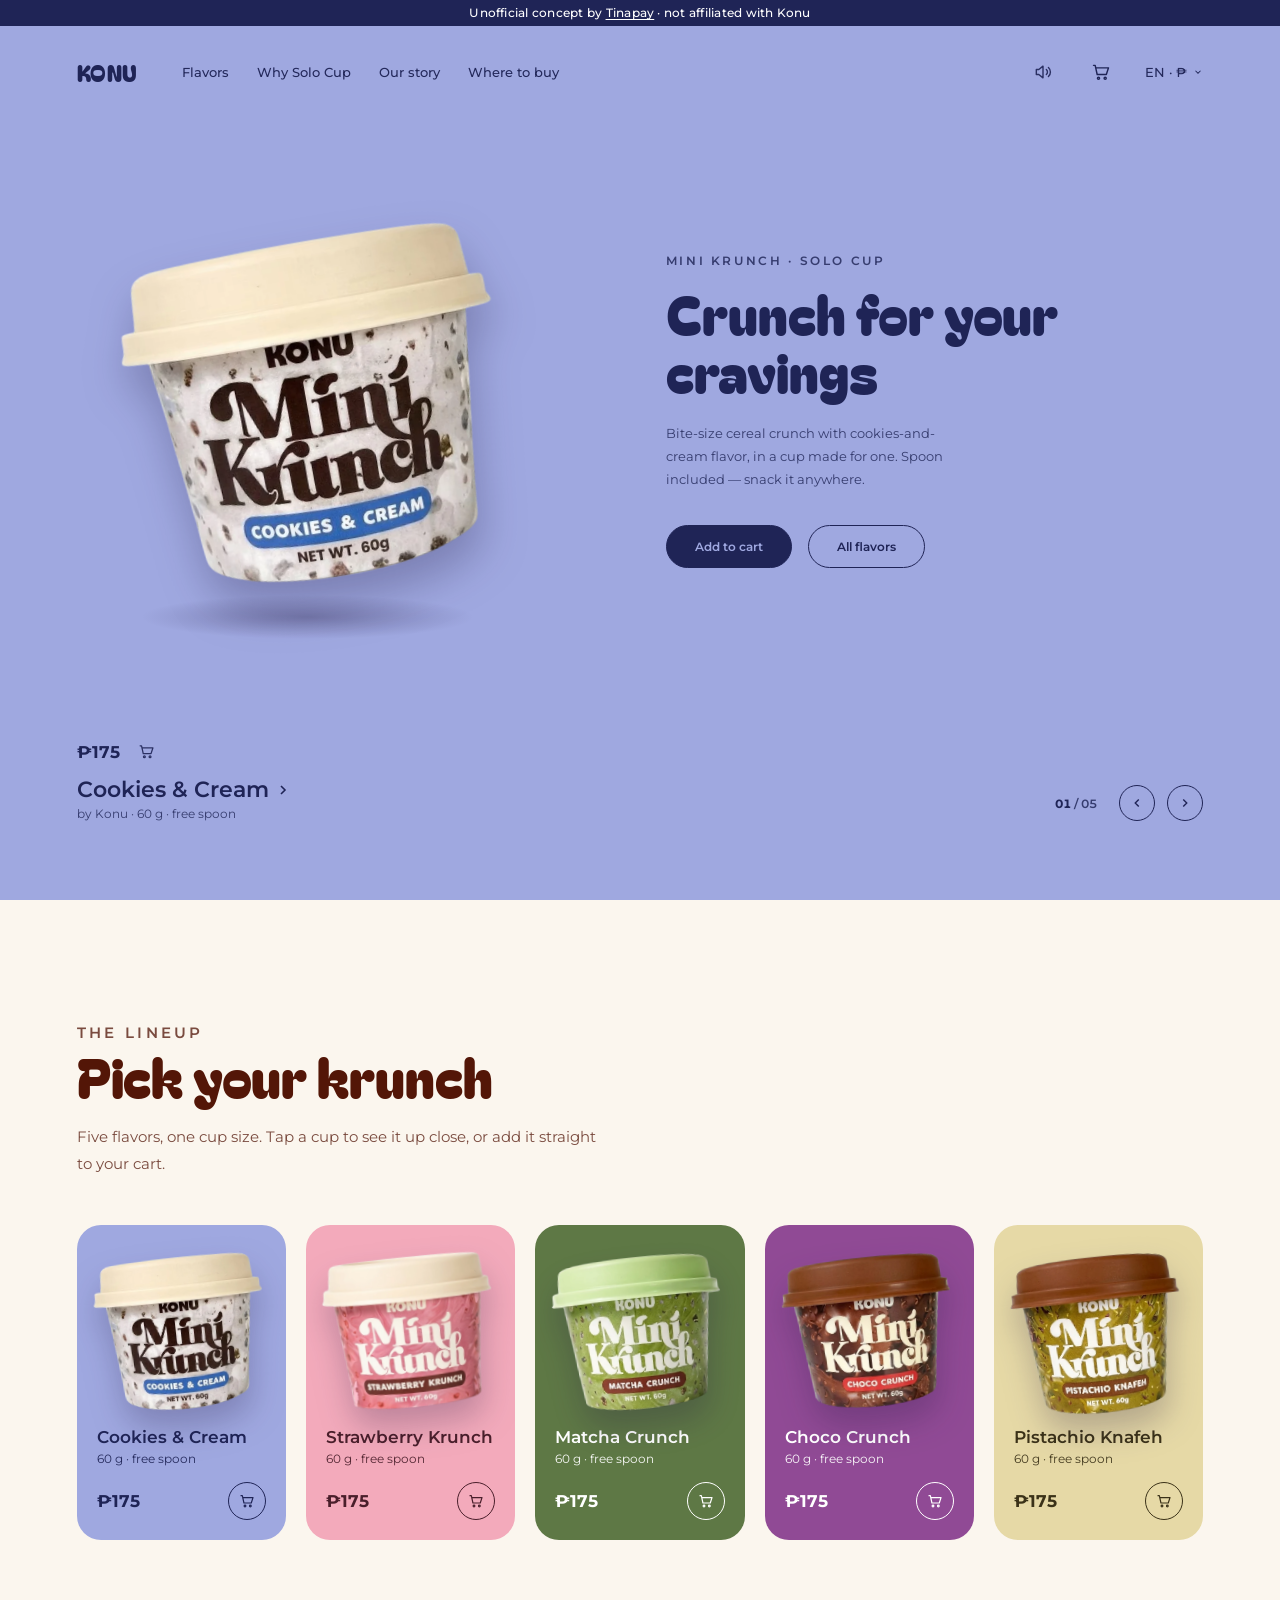
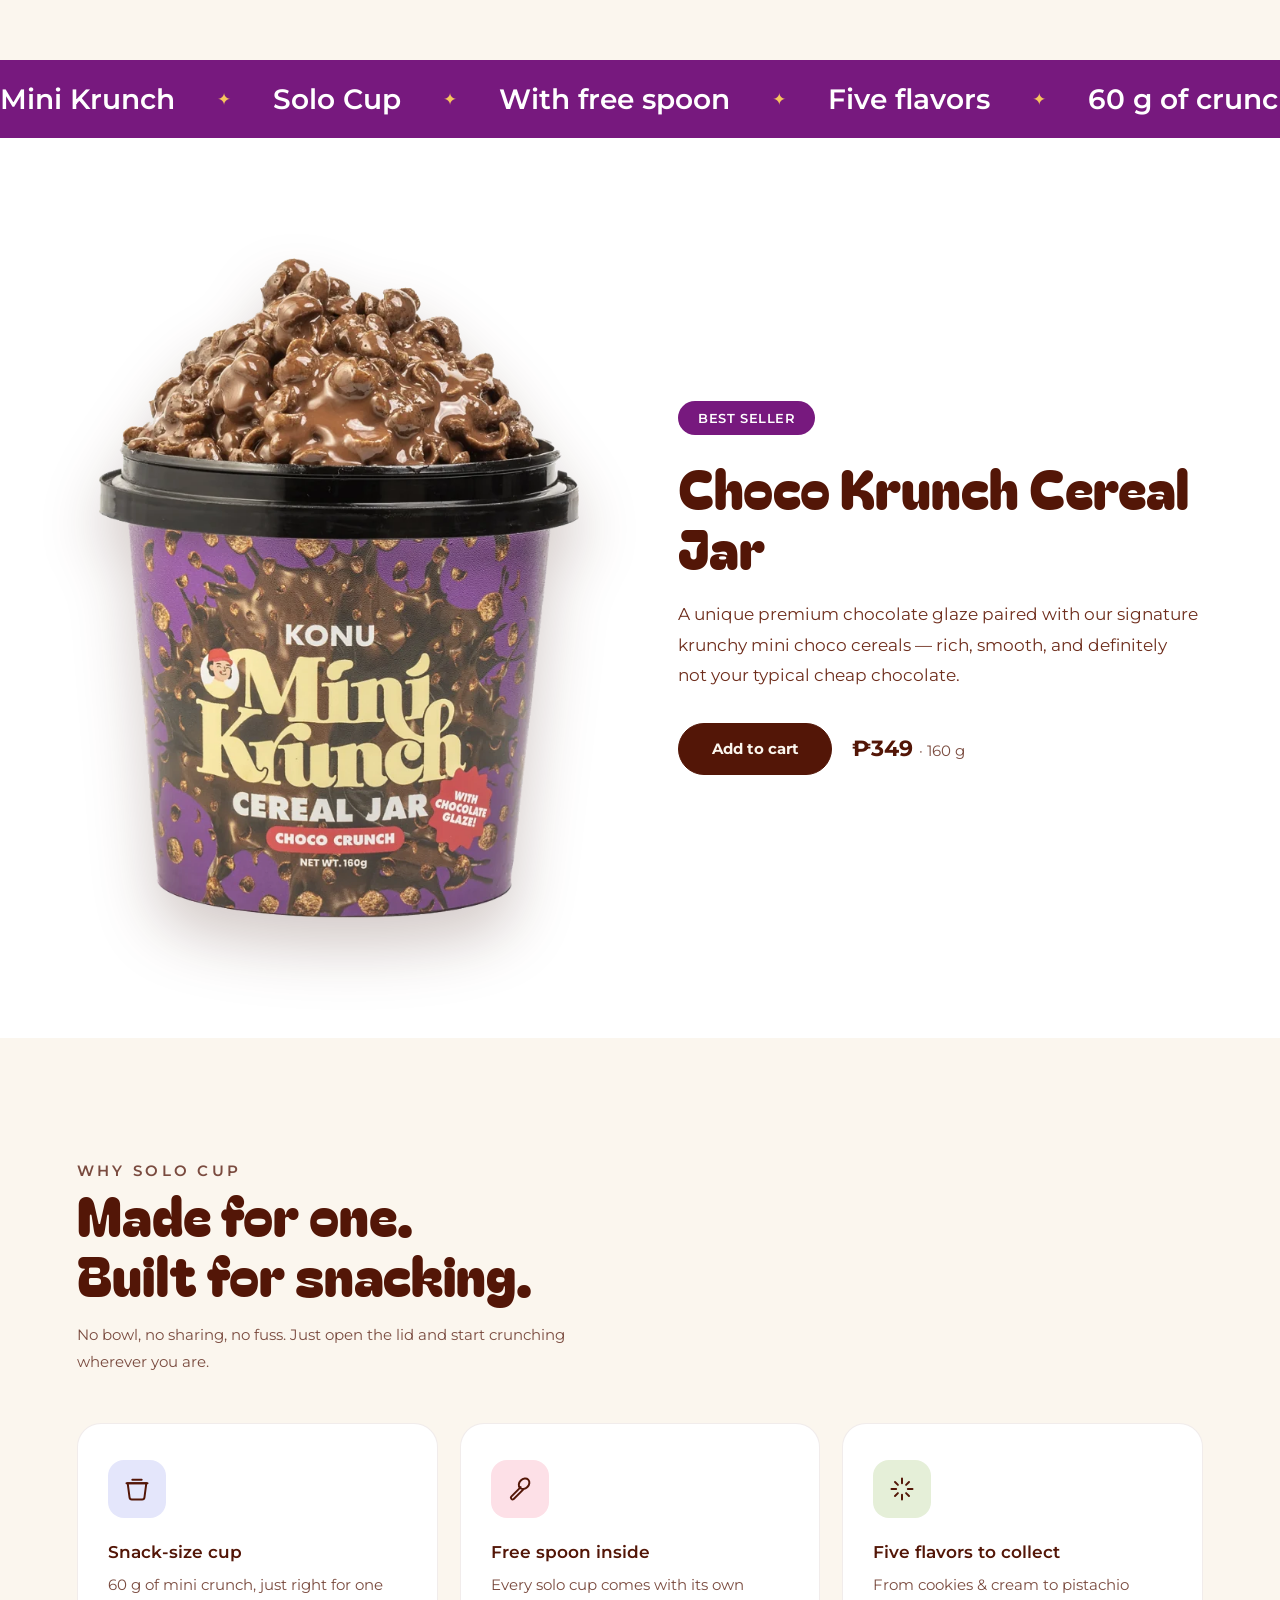
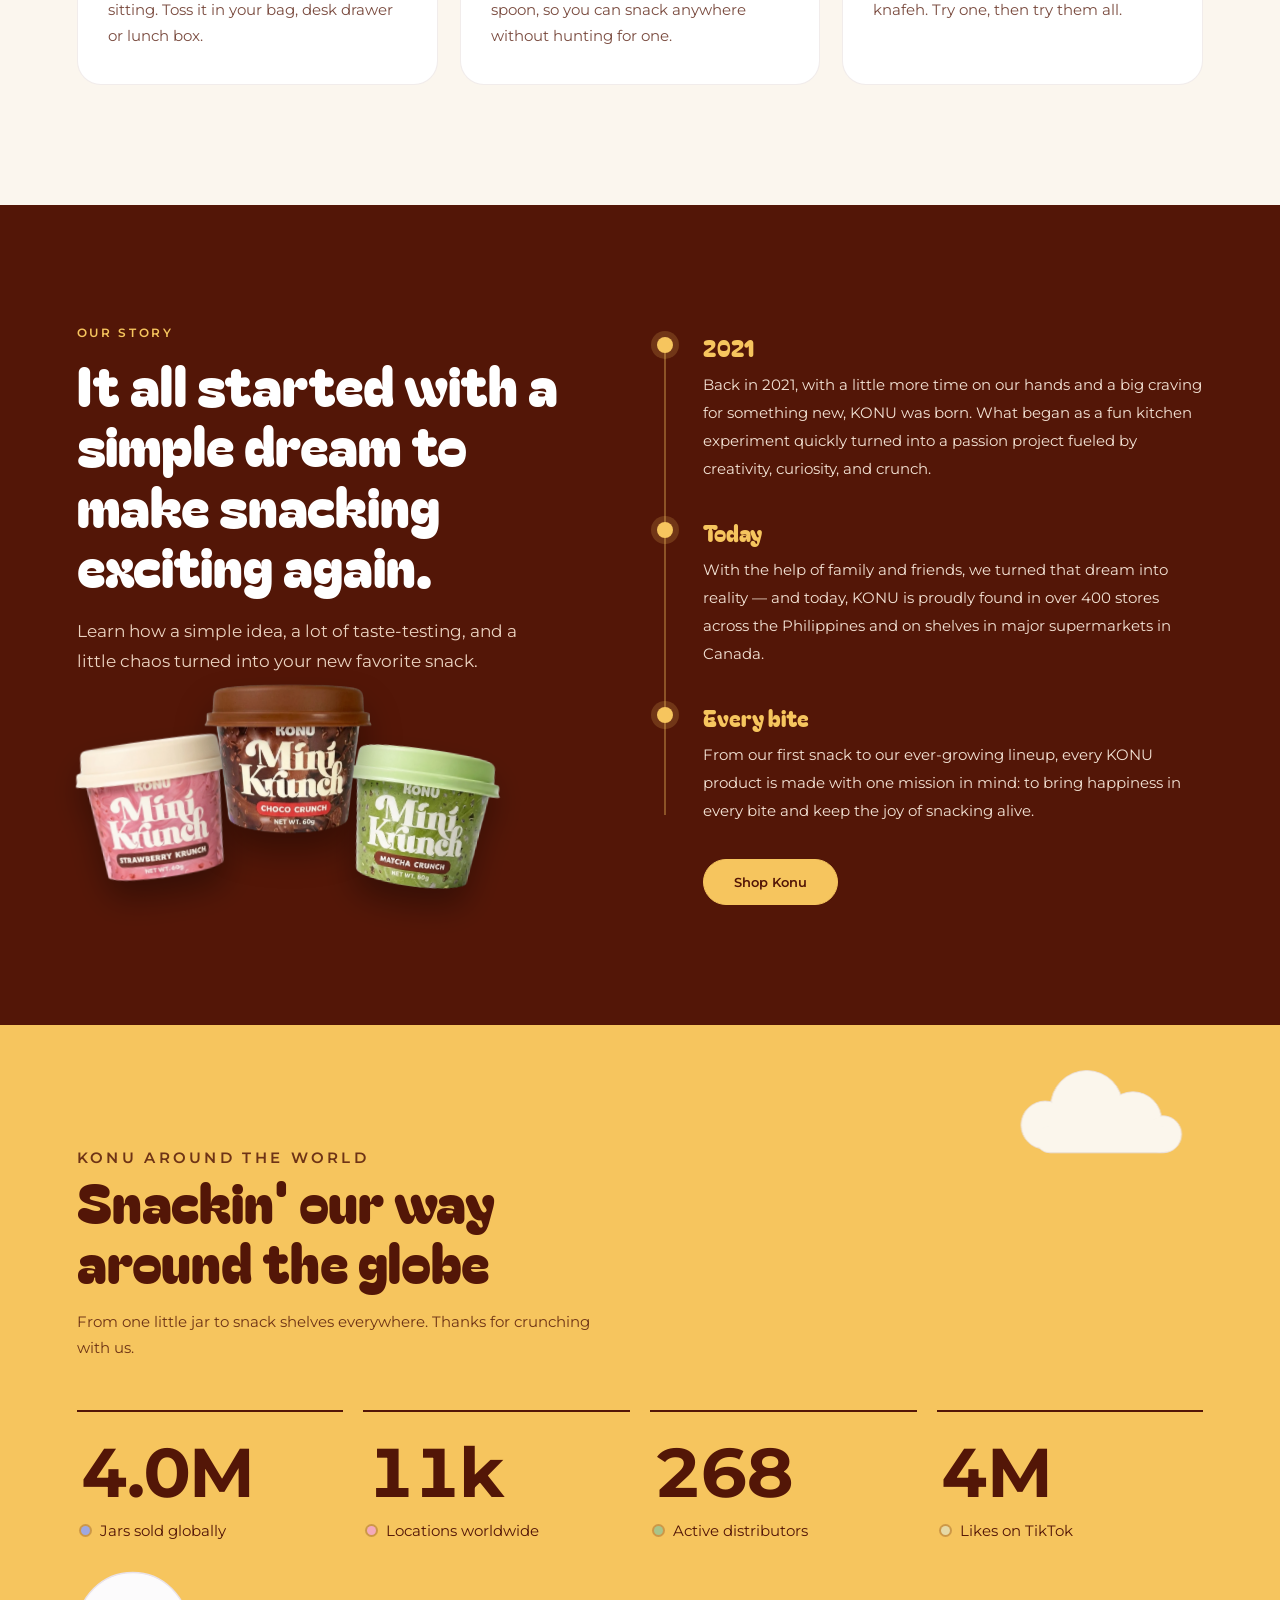
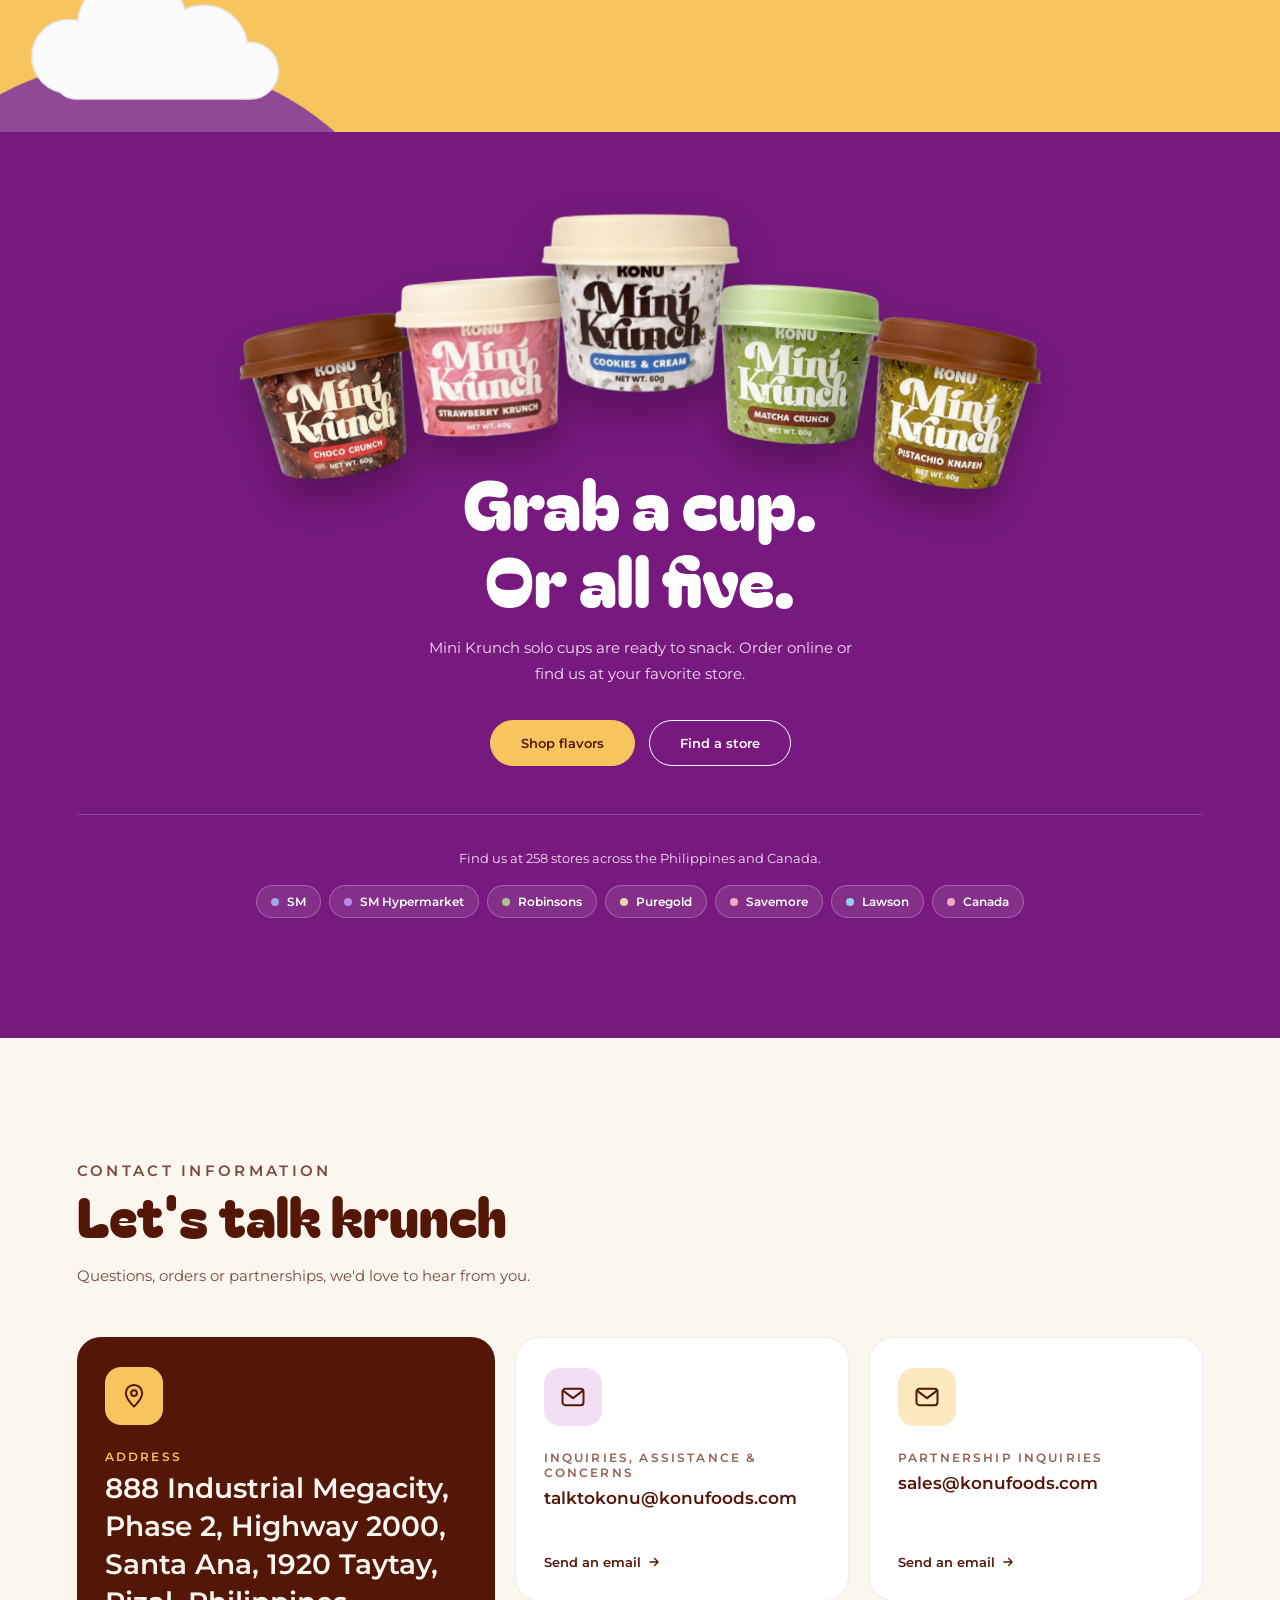
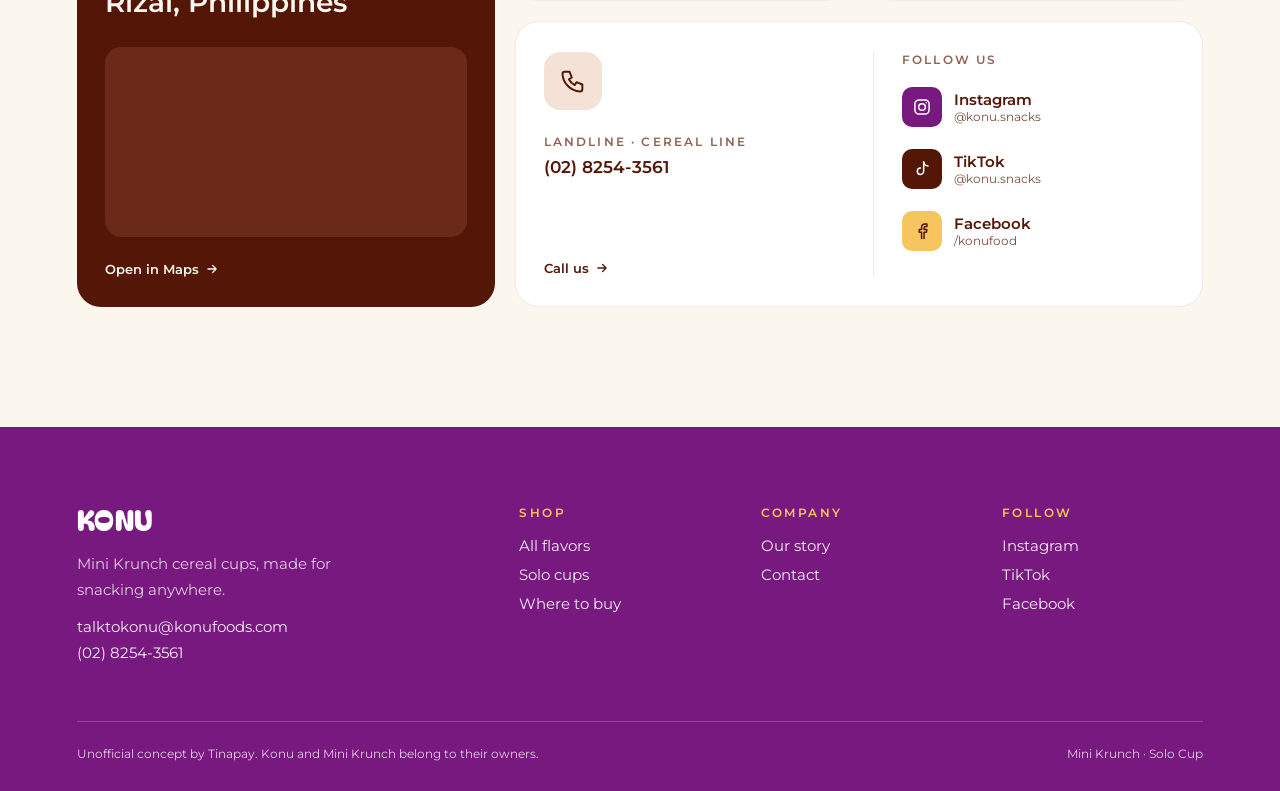
==== commit c9d27f46: "Fix button gaps: contrast, reduced motion, disabled links, loading, tap size - Shopee button orange " ====
--- a/index.html
+++ b/index.html
@@ -20,7 +20,7 @@
 <link rel="icon" href="assets/favicon-32.png" sizes="32x32" type="image/png">
 <link rel="apple-touch-icon" href="assets/apple-touch-icon.png">
 <meta name="theme-color" content="#77197e">
-<link rel="stylesheet" href="assets/site.css?v=13">
+<link rel="stylesheet" href="assets/site.css?v=14">
 </head>
 <body>
 <p class="concept-note">Unofficial concept by <a href="https://tinapaaay.github.io/Personal-Portfolio/">Tinapay</a> · not affiliated with Konu</p>
@@ -328,7 +328,7 @@
 <div class="toast" id="toast" role="status"><span id="toastText"></span><button id="toastView" data-i18n="cart.view">View cart</button></div>
 
 <script src="assets/stores.js"></script>
-<script src="assets/site.js?v=7"></script>
+<script src="assets/site.js?v=8"></script>
 <script>
   // Edit flavors, colors, prices and copy here.
   const flavors = [
@@ -541,7 +541,7 @@
 
   // Where "Order on ..." buttons go. Swap in Konu's exact shop pages when you have them.
   const SHOPS = [
-    { name: 'Shopee', color: '#ee4d2d', url: 'https://shopee.ph/search?keyword=konu%20mini%20krunch' },
+    { name: 'Shopee', color: '#d23c1e', url: 'https://shopee.ph/search?keyword=konu%20mini%20krunch' },
     { name: 'Lazada', color: '#0f146d', url: 'https://www.lazada.com.ph/catalog/?q=konu+mini+krunch' },
     { name: 'TikTok', color: '#111111', url: 'https://www.tiktok.com/@konu.snacks' },
   ];
--- a/assets/site.css
+++ b/assets/site.css
@@ -783,7 +783,27 @@
   .btn--icon.btn--sm svg { width: 14px; height: 14px; }
   .btn--lg { padding: 15.5px 32.5px; font-size: var(--fs-body); font-weight: 700; }
   .btn--block { display: flex; width: 100%; }
-  @media (max-width: 680px) { .btn--sm:not(.btn--icon) { padding: 11px 20px; } }
+  @media (max-width: 680px) {
+    .btn--sm:not(.btn--icon) { padding: 11px 20px; }
+    .btn--icon.btn--sm { width: 40px; height: 40px; }   /* easier to tap on phones */
+  }
+
+  /* loading: <button class="btn btn--primary btn--loading" aria-busy="true" disabled> */
+  .btn--loading { position: relative; color: transparent; pointer-events: none; }
+  .btn--loading:disabled { opacity: 1; }
+  .btn--loading::after {
+    content: ''; position: absolute; inset: 0; margin: auto; width: 16px; height: 16px;
+    border: 2px solid var(--btn-on-main); border-right-color: transparent; border-radius: var(--radius-full);
+    animation: btn-spin .7s linear infinite;
+  }
+  .btn--secondary.btn--loading::after, .btn--icon.btn--loading::after { border-color: var(--btn-main); border-right-color: transparent; }
+  @keyframes btn-spin { to { transform: rotate(360deg); } }
+
+  @media (prefers-reduced-motion: reduce) {
+    .btn { transition: none; }
+    .btn:hover, .btn:active { transform: none; }
+    .btn--loading::after { animation-duration: 2s; }
+  }
 
   /* section colors */
   .card .btn:not(.btn--accent) { --btn-main: var(--ink); --btn-on-main: var(--bg); --btn-main-hover: var(--ink); }
@@ -791,4 +811,4 @@
   .cart-head .btn--icon { --btn-border: rgba(var(--brown-rgb), .2); }
   .store-more-wrap .btn--secondary:not(:hover) { background: var(--white); }
   .shop-links .btn { --btn-on-main: var(--white); --btn-main-hover: var(--btn-main); border: 0; padding: 14px; font-size: var(--fs-body); }
-  .shop-links .btn:hover { filter: brightness(1.1); }
+  .shop-links .btn:hover { filter: brightness(.9); }
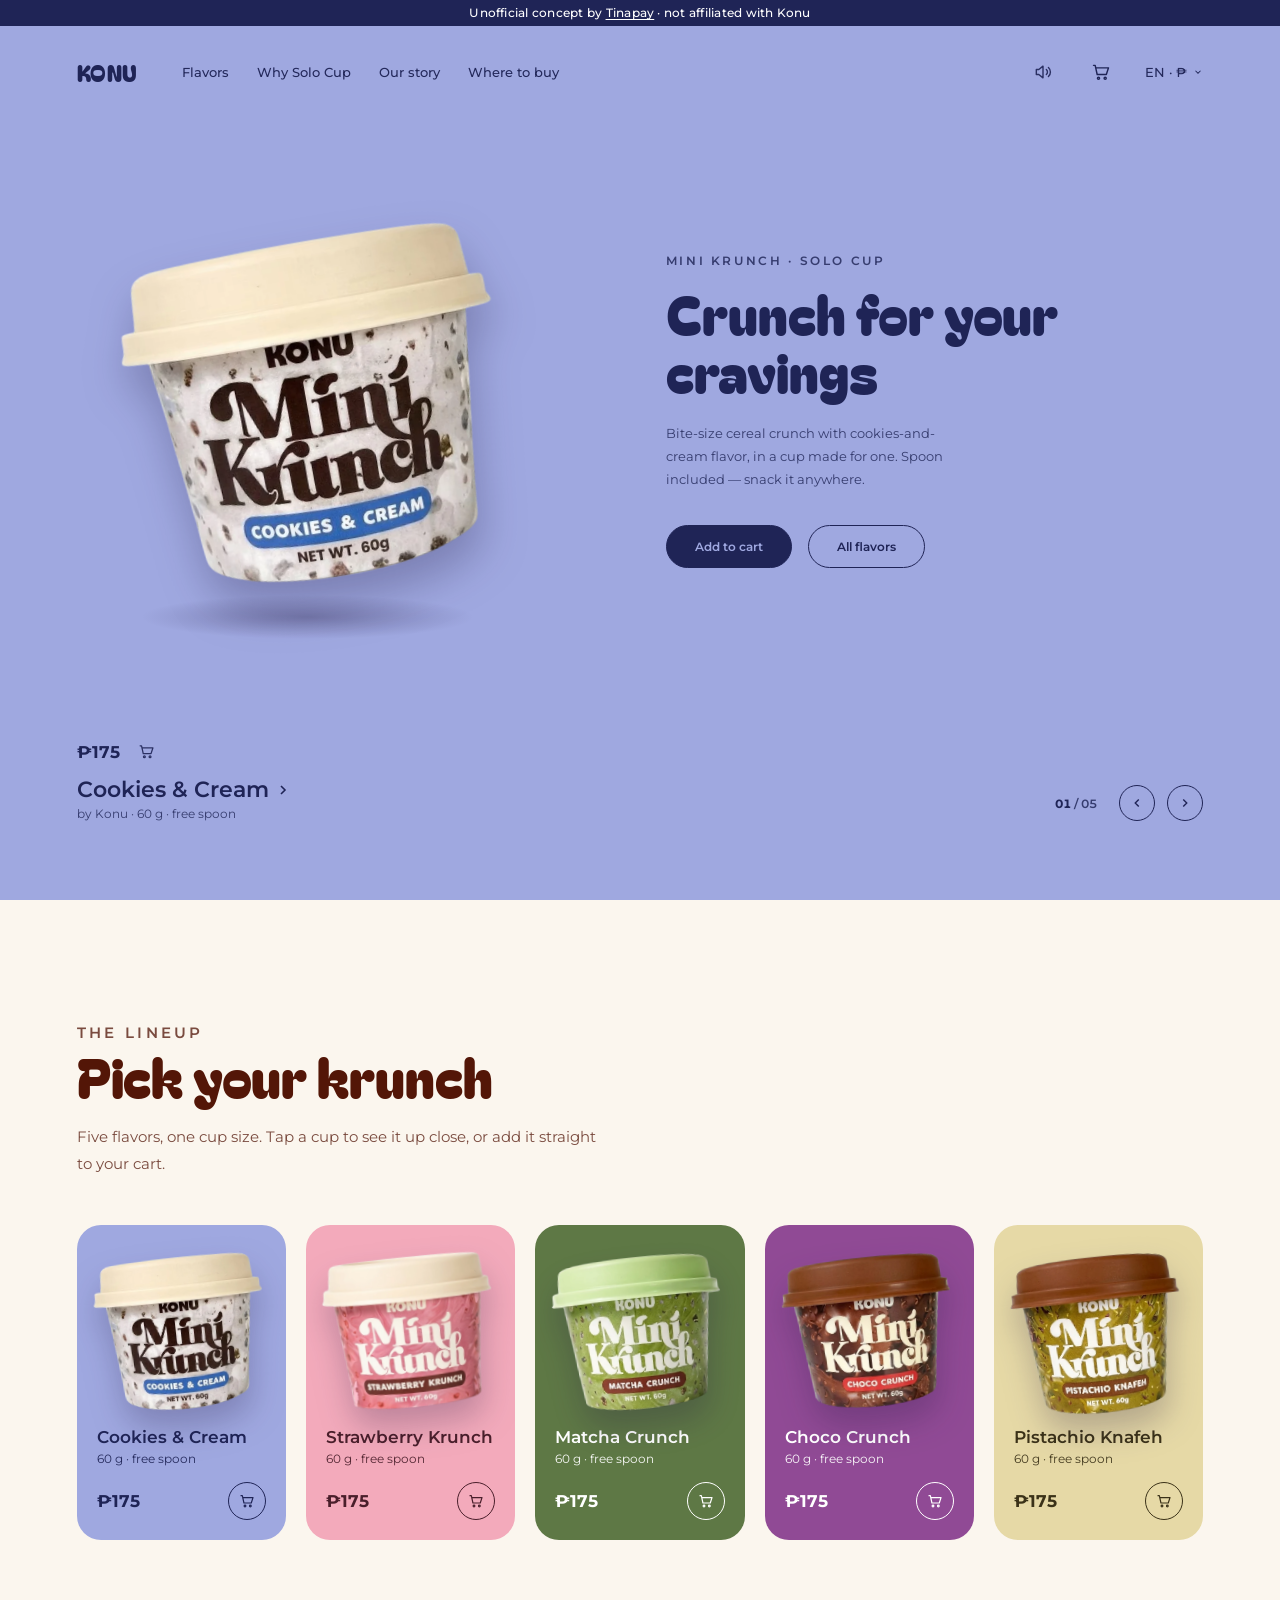
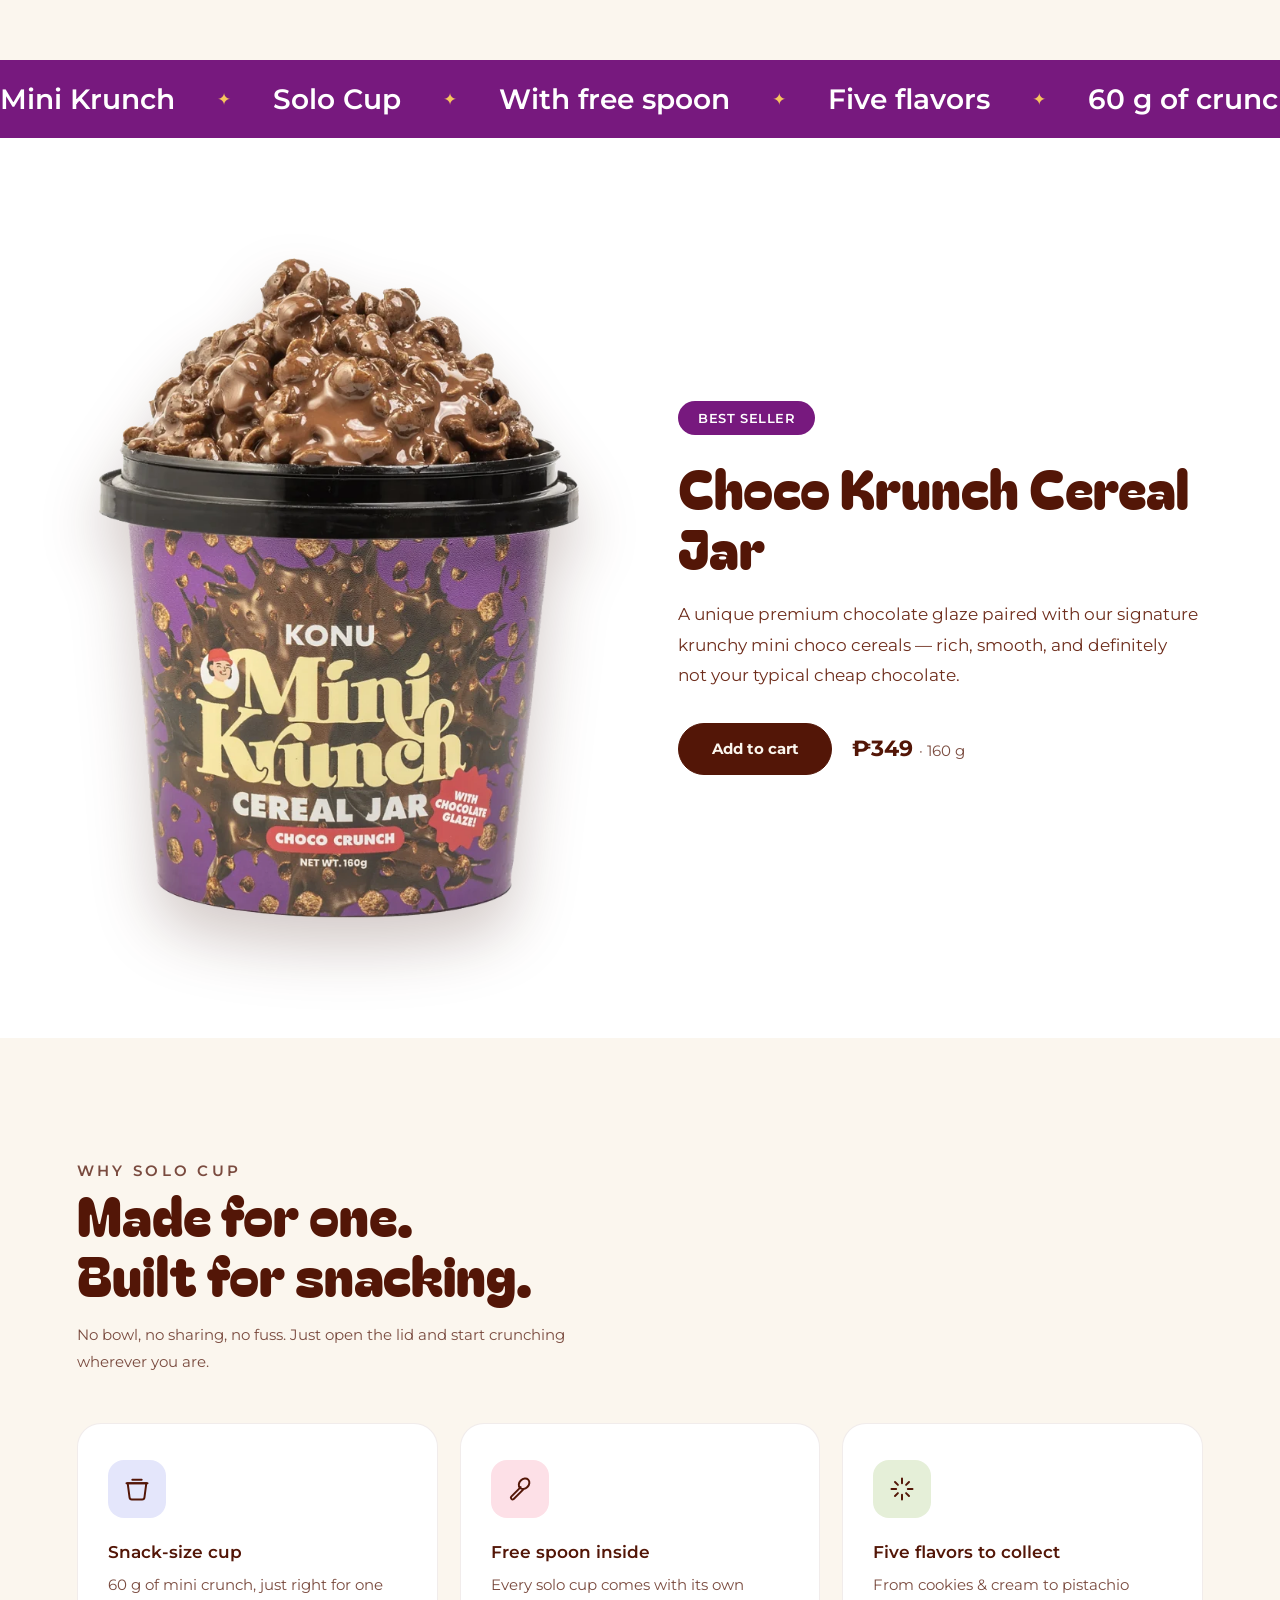
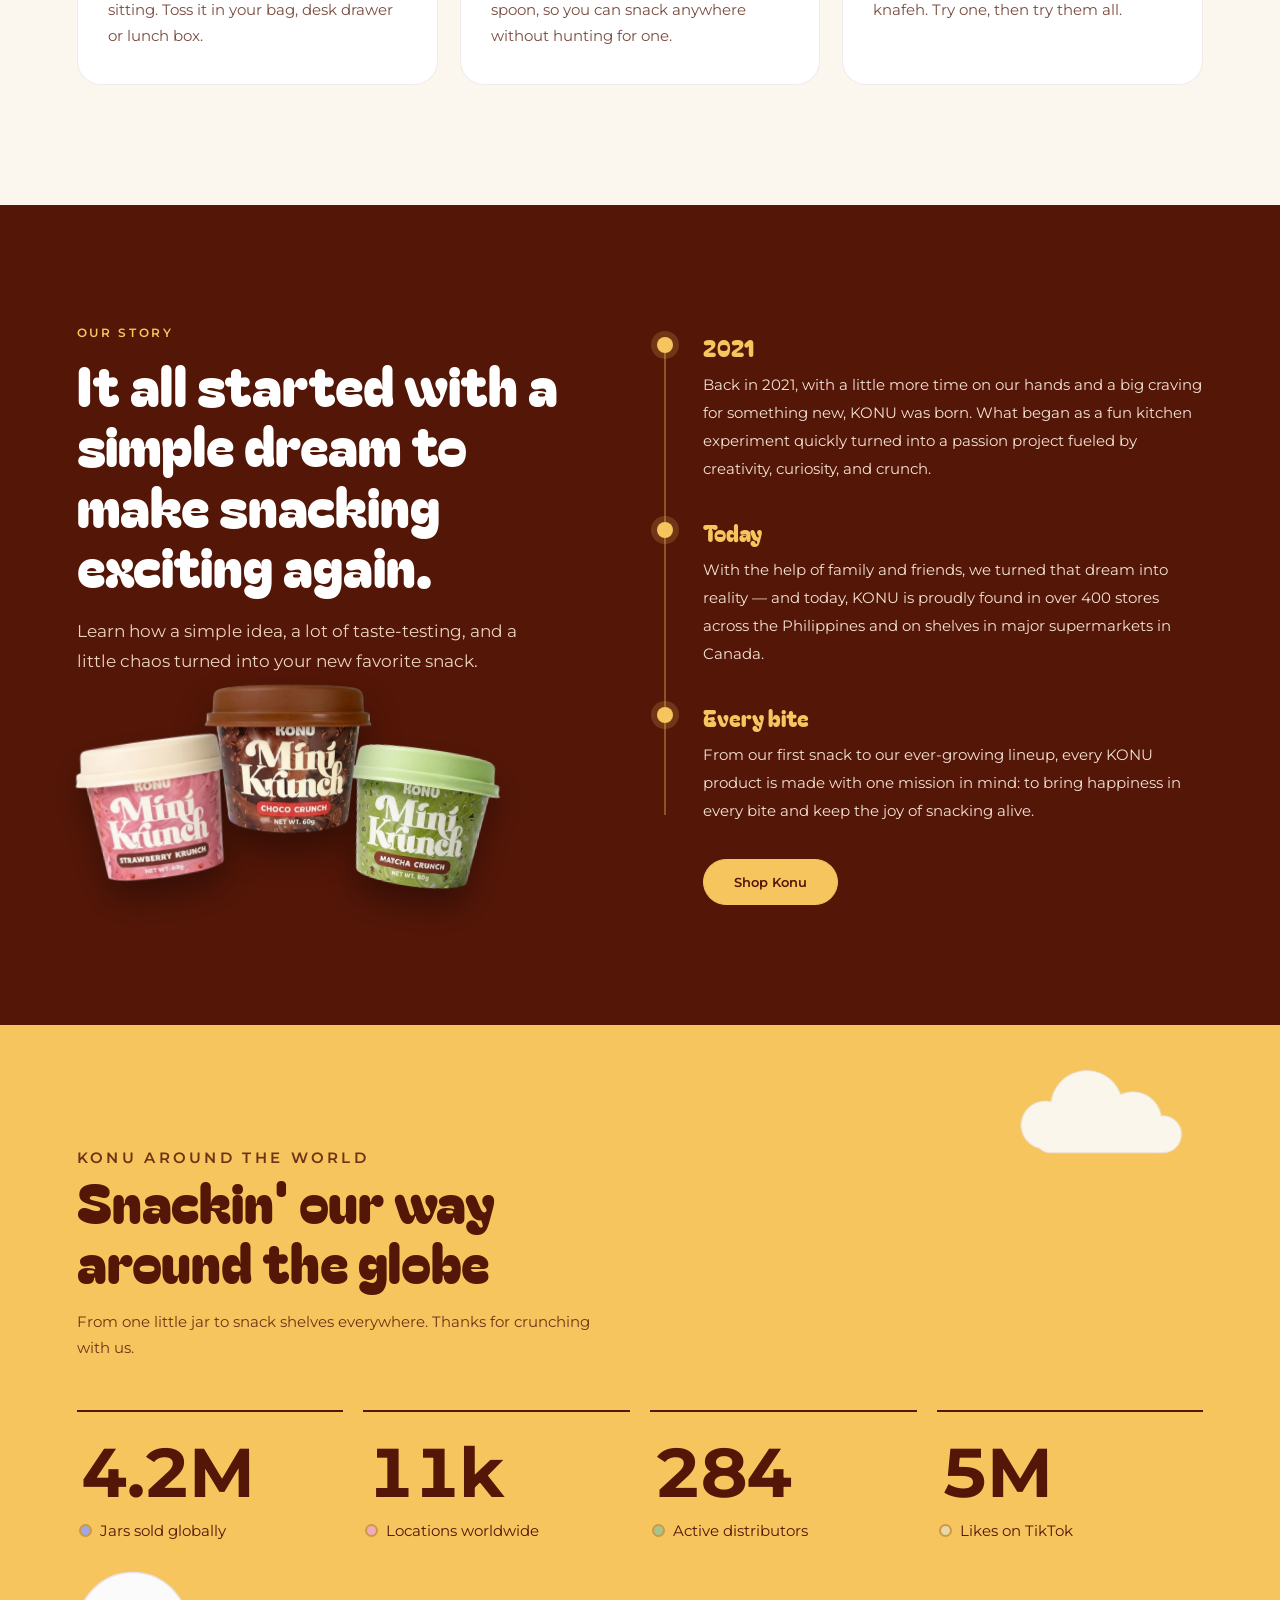
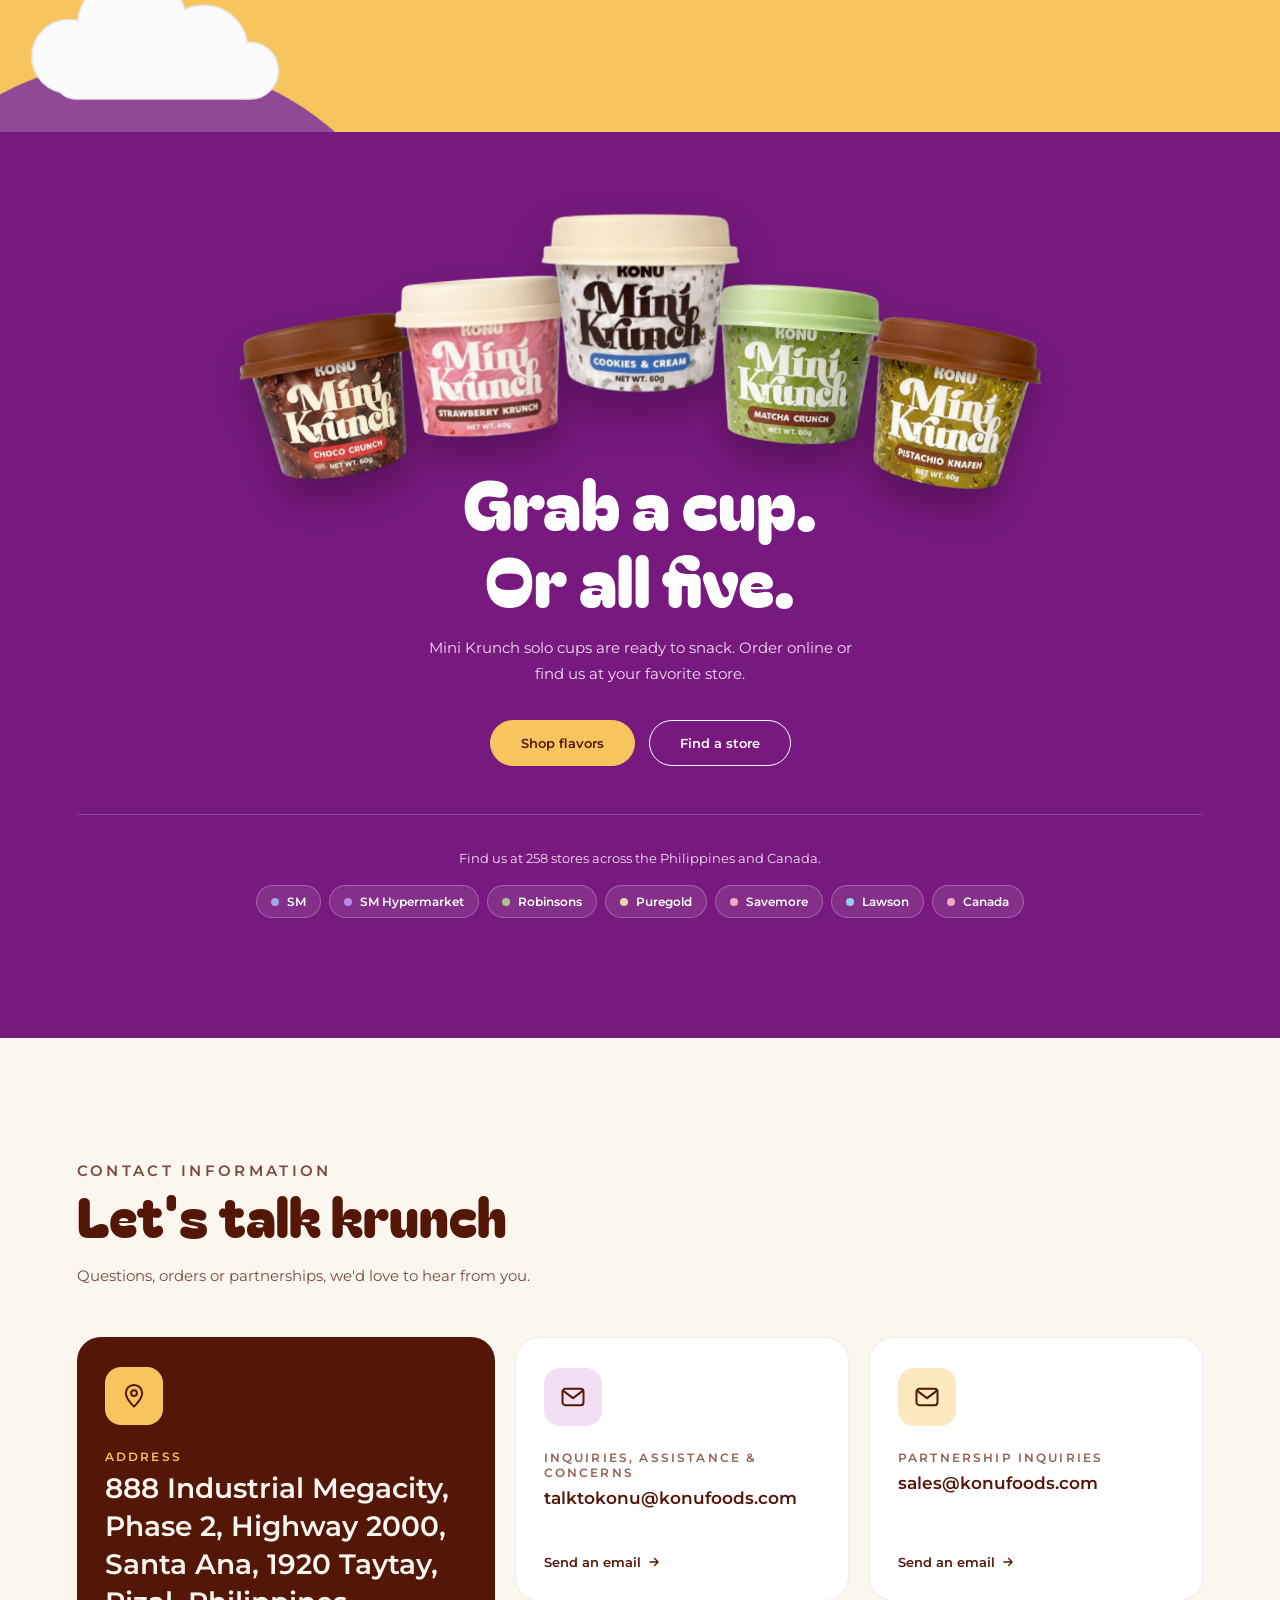
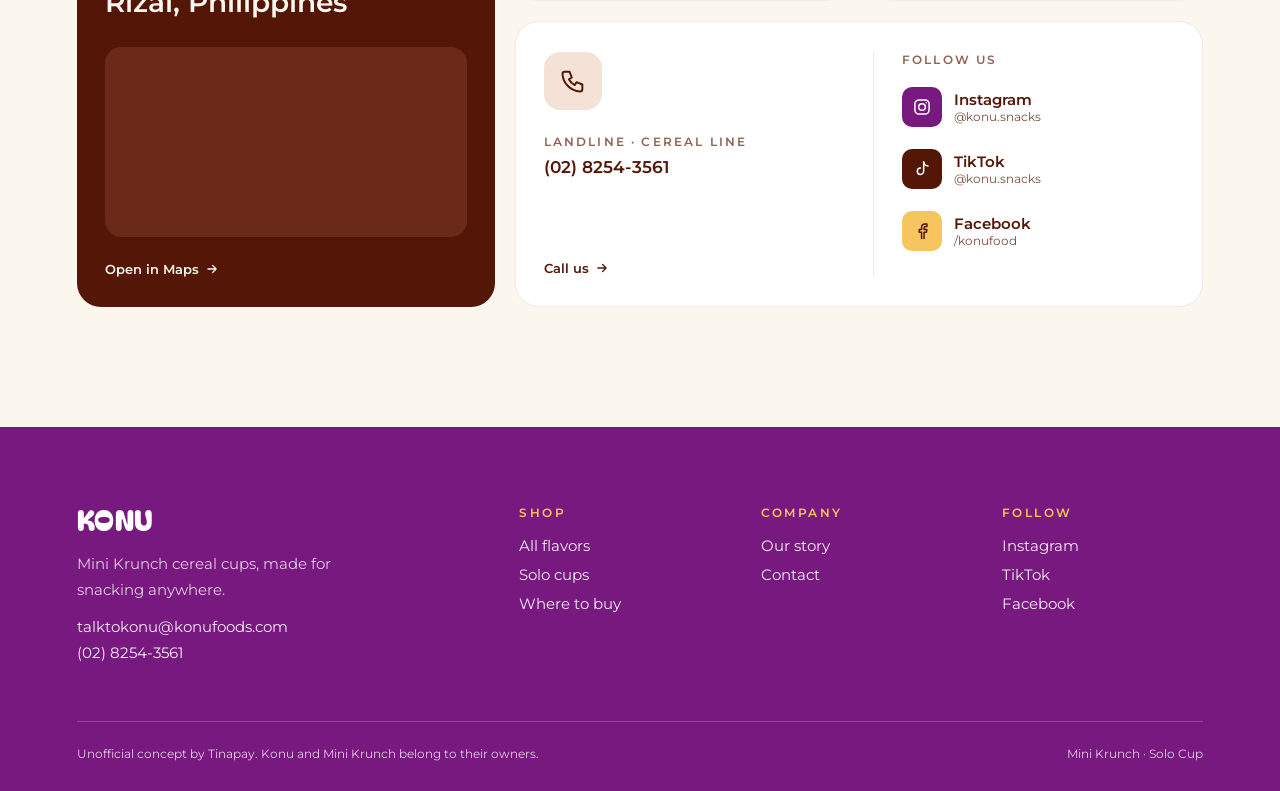
==== commit 6ff993b1: "Remove unused Fraunces font; keep content visible without JavaScript - Fraunces was downloaded on ev" ====
--- a/index.html
+++ b/index.html
@@ -2,6 +2,7 @@
 <html lang="en">
 <head>
 <meta charset="utf-8">
+<script>document.documentElement.classList.add('js')</script>
 <meta name="viewport" content="width=device-width, initial-scale=1">
 <title>Mini Krunch by Konu</title>
 <meta name="description" content="Bite-size cereal crunch in a solo cup with a free spoon. Five flavors: Cookies & Cream, Strawberry, Matcha, Choco and Pistachio Knafeh.">
@@ -15,12 +16,12 @@
 <meta name="twitter:card" content="summary_large_image">
 <link rel="preconnect" href="https://fonts.googleapis.com">
 <link rel="preconnect" href="https://fonts.gstatic.com" crossorigin>
-<link href="https://fonts.googleapis.com/css2?family=Fraunces:opsz,wght@9..144,600;9..144,800&family=Montserrat:wght@400;500;600;700&family=Noto+Sans+KR:wght@400;500;600;700&family=Bagel+Fat+One&display=swap" rel="stylesheet">
+<link href="https://fonts.googleapis.com/css2?family=Montserrat:wght@400;500;600;700&family=Noto+Sans+KR:wght@400;500;600;700&family=Bagel+Fat+One&display=swap" rel="stylesheet">
 <link rel="icon" href="assets/favicon.svg" type="image/svg+xml">
 <link rel="icon" href="assets/favicon-32.png" sizes="32x32" type="image/png">
 <link rel="apple-touch-icon" href="assets/apple-touch-icon.png">
 <meta name="theme-color" content="#77197e">
-<link rel="stylesheet" href="assets/site.css?v=14">
+<link rel="stylesheet" href="assets/site.css?v=15">
 </head>
 <body>
 <p class="concept-note">Unofficial concept by <a href="https://tinapaaay.github.io/Personal-Portfolio/">Tinapay</a> · not affiliated with Konu</p>
--- a/assets/site.css
+++ b/assets/site.css
@@ -115,8 +115,6 @@
     font-weight: 500;
   }
   .logo {
-    font-family: Fraunces, serif;
-    font-weight: 800;
     font-size: var(--fs-xl);
     letter-spacing: .02em;
     color: var(--ink);
@@ -405,7 +403,7 @@
   .fbottom { border-top: 1px solid rgba(var(--white-rgb), .12); margin-top: 56px; padding-top: 24px; display: flex; justify-content: space-between; gap: 16px; flex-wrap: wrap; font-size: var(--fs-label); color: var(--lilac-300); }
 
   /* fade-up on scroll */
-  .reveal:not(.in) { opacity: 0; }
+  .js .reveal:not(.in) { opacity: 0; }   /* only hide when the script is running to reveal it */
   .reveal.in { animation: rise .8s var(--ease) backwards; }
   @keyframes rise { from { opacity: 0; transform: translateY(26px); } }
 
@@ -555,7 +553,7 @@
   .best-img::before { content: ''; position: absolute; width: 78%; aspect-ratio: 1; border-radius: var(--radius-full); background: radial-gradient(circle, #f3e6ff 0%, var(--white) 70%); }
   .best-img img { position: relative; width: 100%; max-width: 480px; height: auto; filter: drop-shadow(0 30px 30px rgba(60, 20, 10, .22)); animation: bob 6s ease-in-out infinite; }
   .badge { display: inline-block; background: var(--konu-purple); color: var(--white); border-radius: var(--radius-full); padding: 9px 20px; font-size: var(--fs-sm); font-weight: 600; letter-spacing: .04em; text-transform: uppercase; }
-  .best h2 { font-family: Fraunces, 'Noto Sans KR', serif; font-weight: 800; color: var(--konu-brown); font-size: var(--fs-display); line-height: 1.12; letter-spacing: -.01em; margin: 22px 0; }
+  .best h2 { color: var(--konu-brown); font-size: var(--fs-display); line-height: 1.12; letter-spacing: -.01em; margin: 22px 0; }
   .best p { font-size: var(--fs-lg); line-height: 1.8; color: #6e2d1c; max-width: 520px; margin: 0 0 32px; }
   .best-buy { display: flex; align-items: center; gap: 20px; flex-wrap: wrap; }
   .best-price { font-size: var(--fs-body); color: var(--text-soft); }
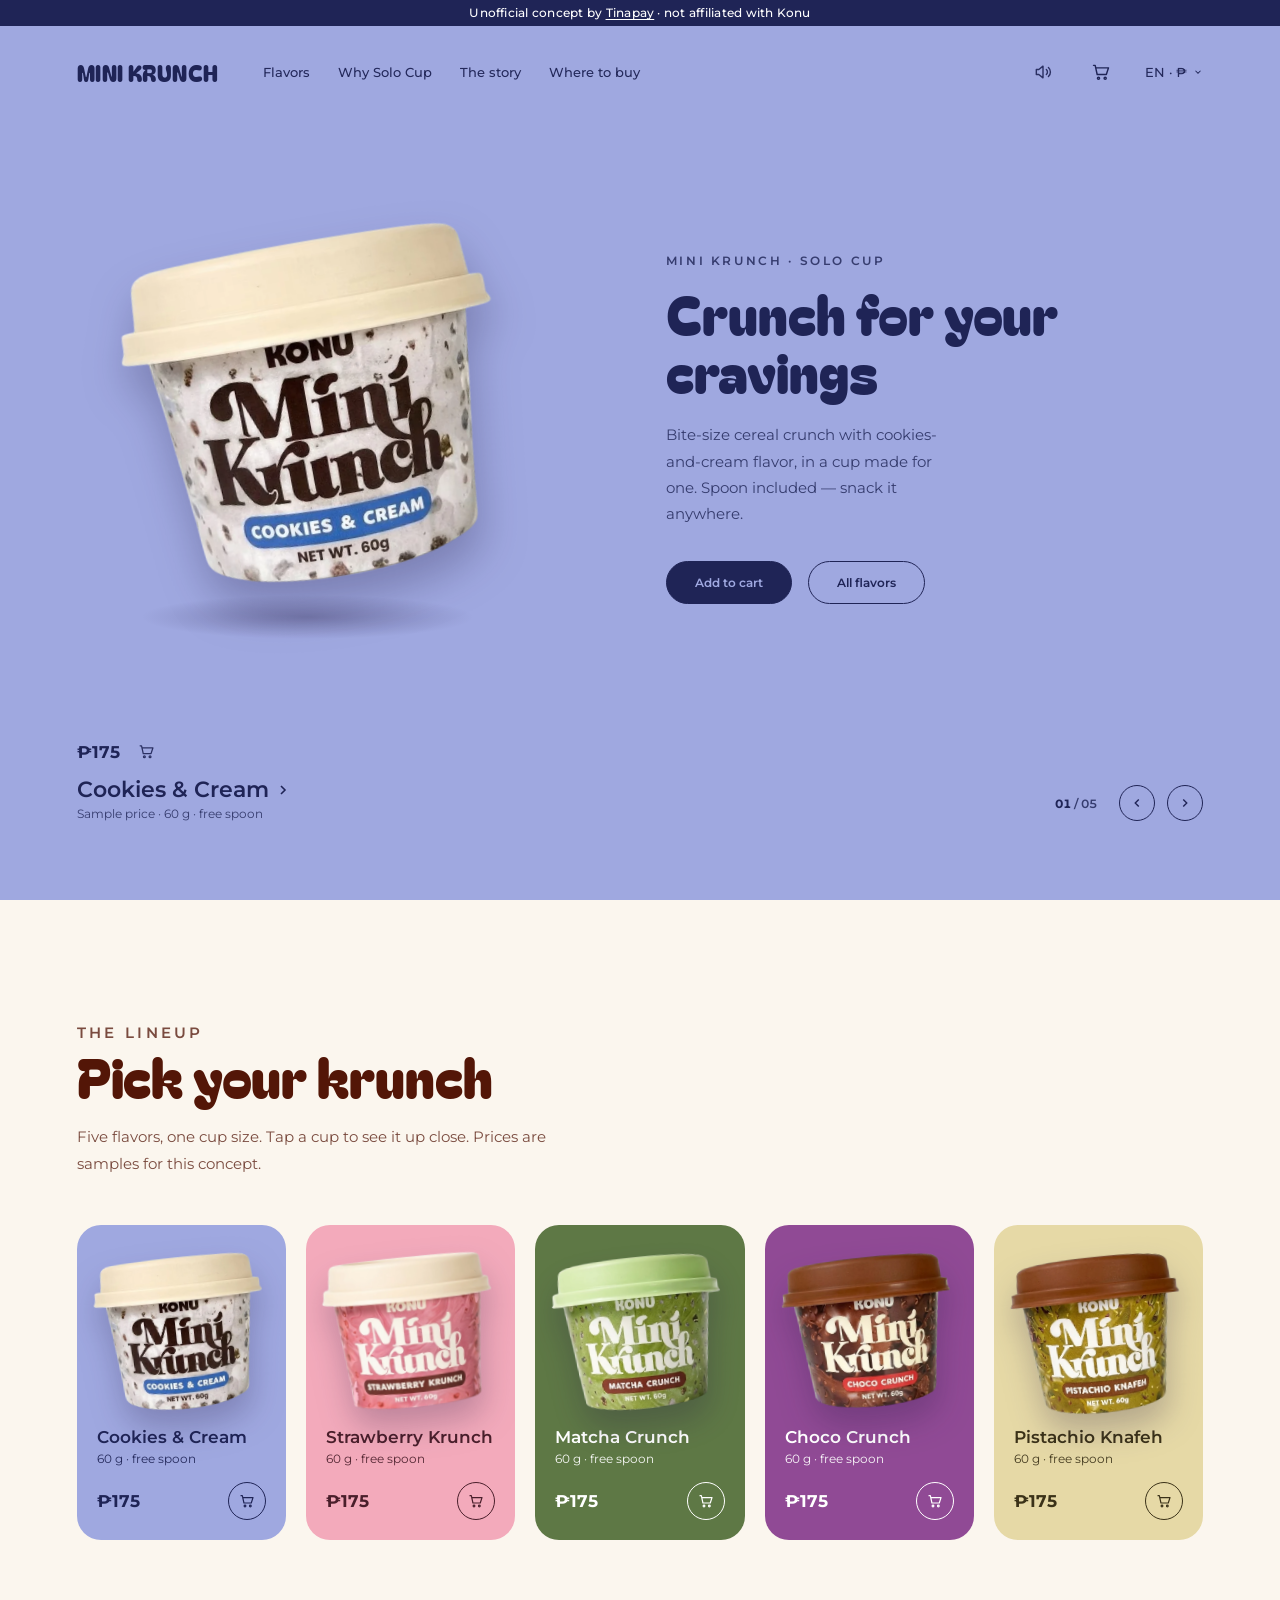
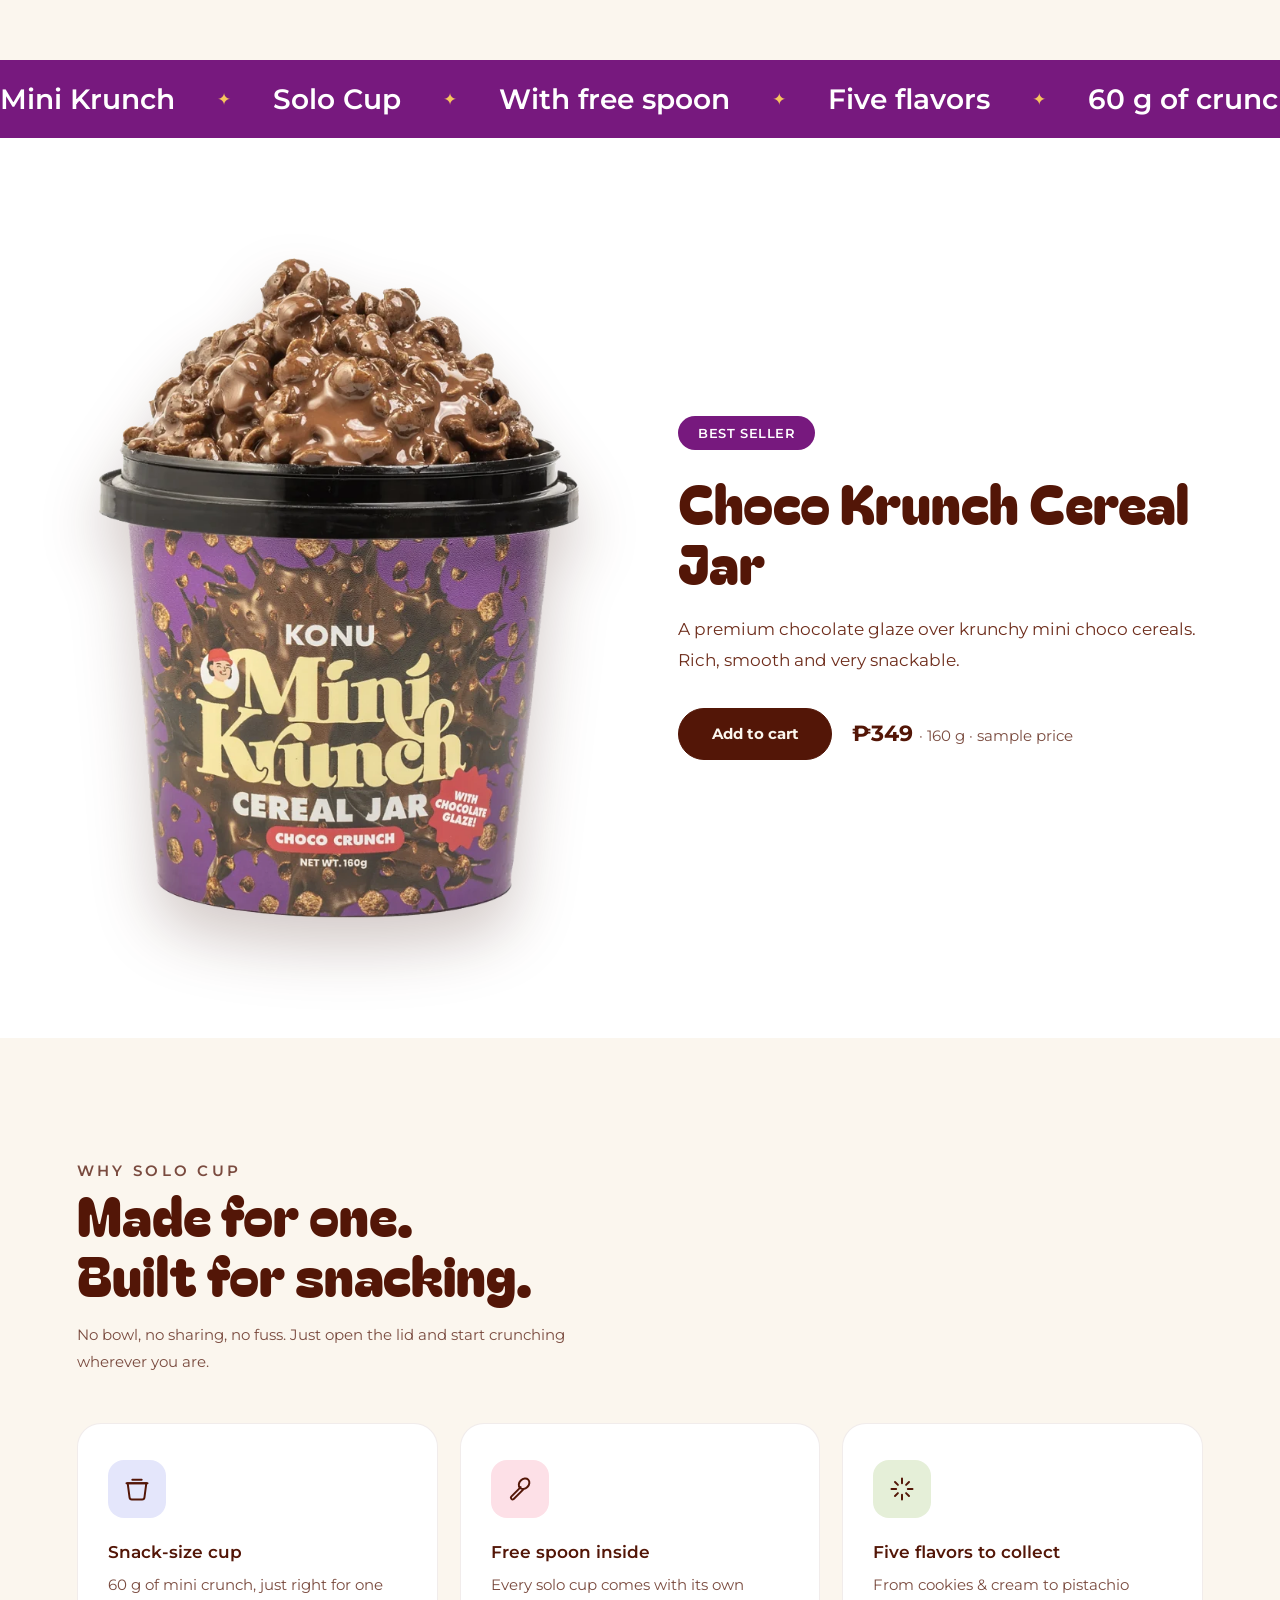
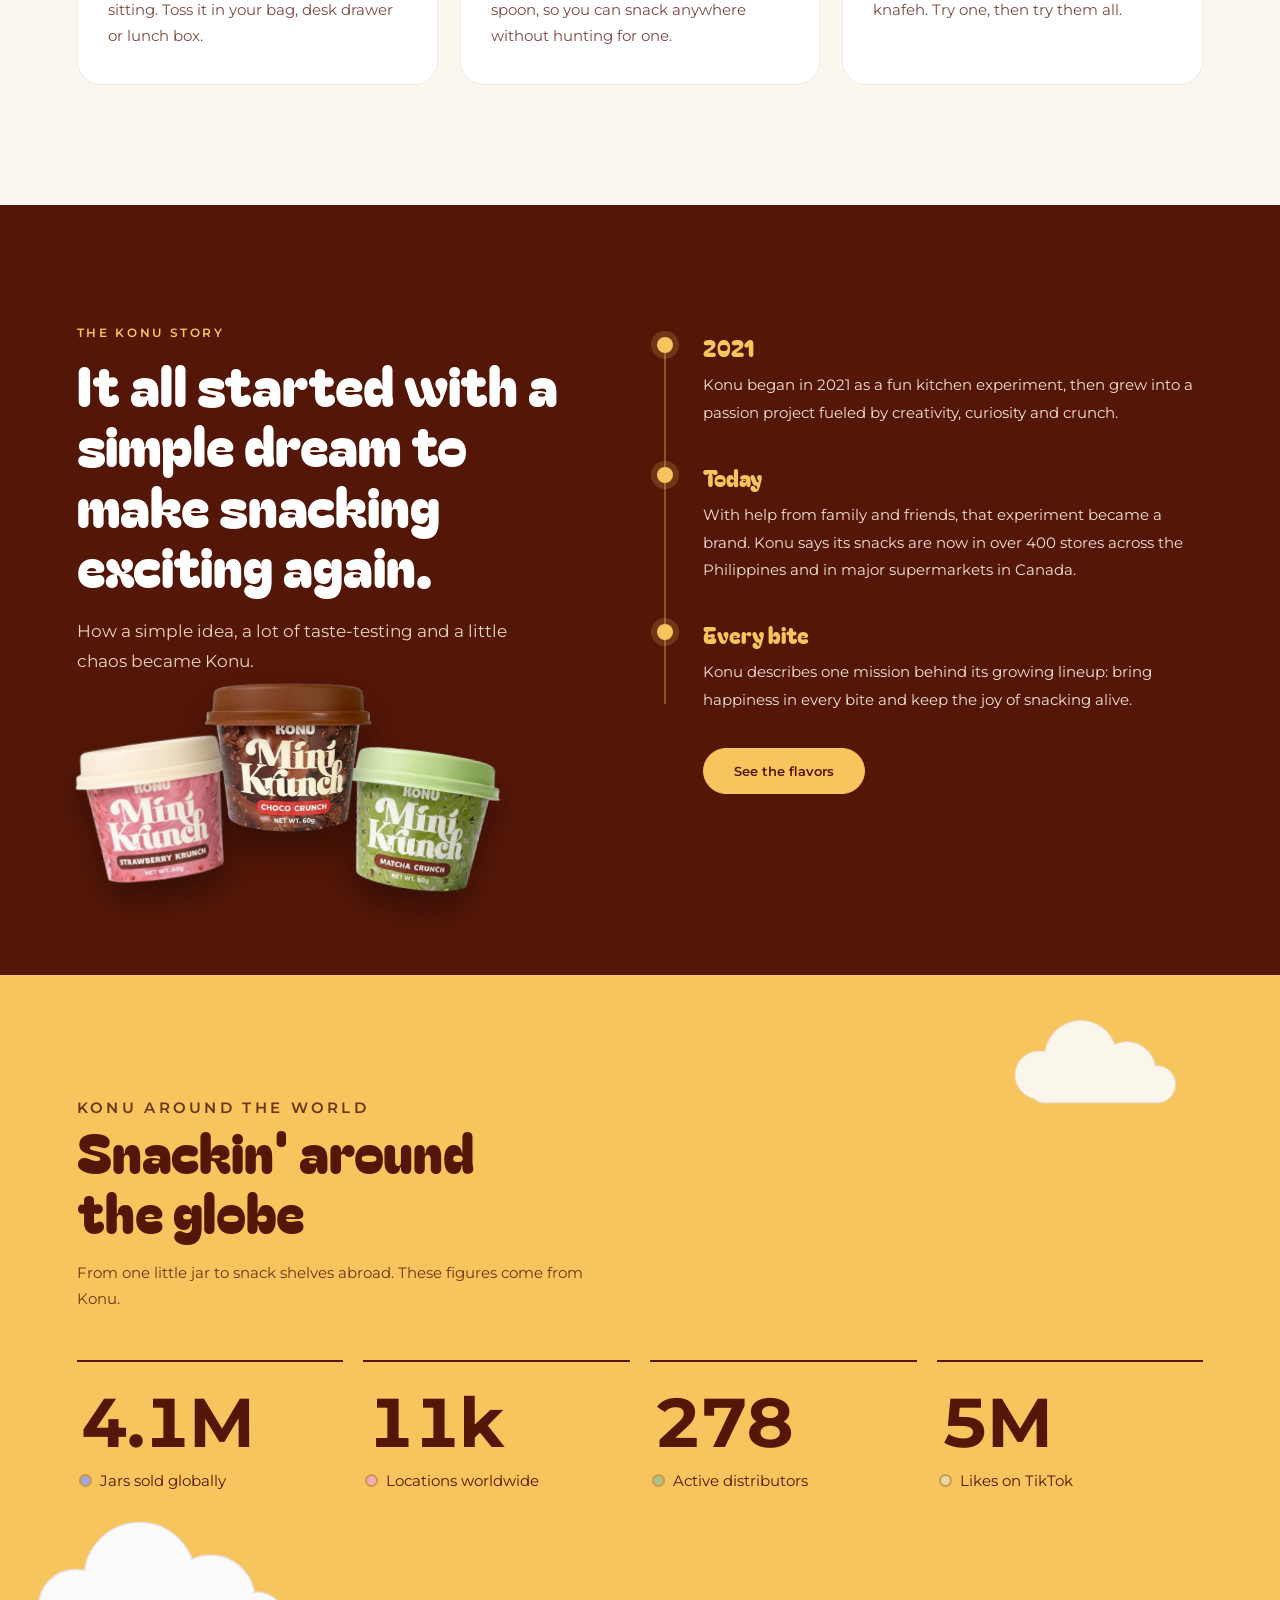
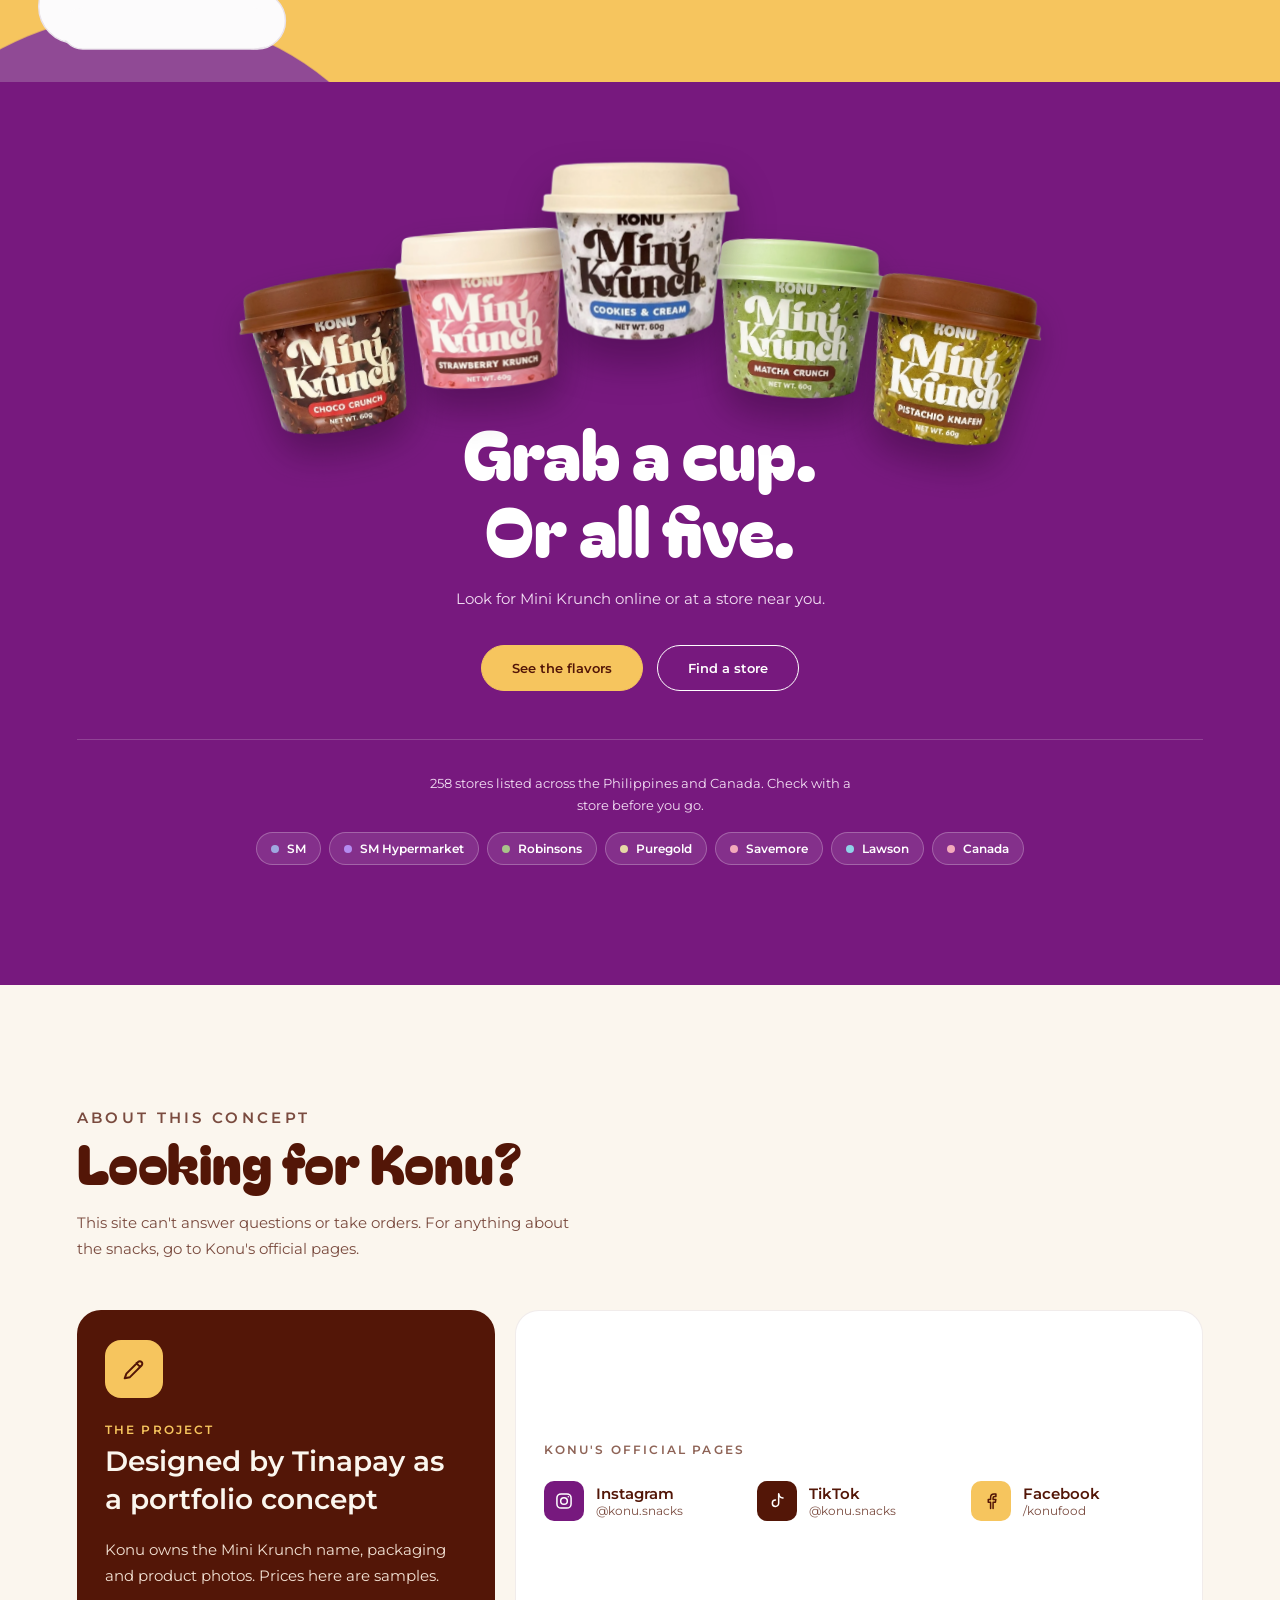
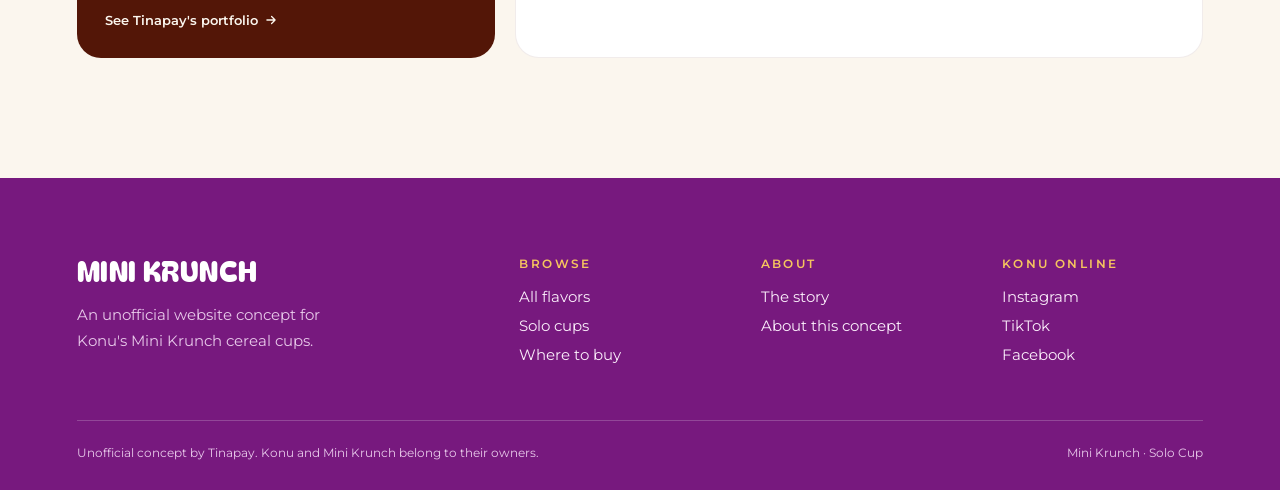
==== commit c12cb70a: "Present the site clearly as an unofficial concept - Rewrite Konu first-person copy in the third pers" ====
--- a/index.html
+++ b/index.html
@@ -4,13 +4,13 @@
 <meta charset="utf-8">
 <script>document.documentElement.classList.add('js')</script>
 <meta name="viewport" content="width=device-width, initial-scale=1">
-<title>Mini Krunch by Konu</title>
-<meta name="description" content="Bite-size cereal crunch in a solo cup with a free spoon. Five flavors: Cookies & Cream, Strawberry, Matcha, Choco and Pistachio Knafeh.">
+<title>Mini Krunch concept</title>
+<meta name="description" content="An unofficial website concept for Konu's Mini Krunch cereal cups, made by Tinapay as a portfolio project.">
 <meta property="og:type" content="website">
-<meta property="og:site_name" content="Mini Krunch by Konu">
-<meta property="og:title" content="Mini Krunch by Konu">
-<meta property="og:description" content="Bite-size cereal crunch in a solo cup with a free spoon. Five flavors: Cookies & Cream, Strawberry, Matcha, Choco and Pistachio Knafeh.">
-<meta property="og:image" content="assets/og-image.jpg">
+<meta property="og:site_name" content="Mini Krunch concept">
+<meta property="og:title" content="Mini Krunch website concept">
+<meta property="og:description" content="An unofficial website concept for Konu's Mini Krunch cereal cups, made by Tinapay as a portfolio project.">
+<meta property="og:image" content="https://tinapaaay.github.io/mini-krunch/assets/og-image.jpg">
 <meta property="og:image:width" content="1200">
 <meta property="og:image:height" content="630">
 <meta name="twitter:card" content="summary_large_image">
@@ -21,10 +21,10 @@
 <link rel="icon" href="assets/favicon-32.png" sizes="32x32" type="image/png">
 <link rel="apple-touch-icon" href="assets/apple-touch-icon.png">
 <meta name="theme-color" content="#77197e">
-<link rel="stylesheet" href="assets/site.css?v=15">
+<link rel="stylesheet" href="assets/site.css?v=18">
 </head>
 <body>
-<p class="concept-note">Unofficial concept by <a href="https://tinapaaay.github.io/Personal-Portfolio/">Tinapay</a> · not affiliated with Konu</p>
+<p class="concept-note" data-i18n-html="concept.note">Unofficial concept by <a href="https://tinapaaay.github.io/Personal-Portfolio/">Tinapay</a> · not affiliated with Konu</p>
 
 <main id="main">
 <section class="card" id="card" aria-roledescription="carousel" aria-label="Mini Krunch flavors">
@@ -35,11 +35,11 @@
 
   <div class="main">
     <header>
-      <a class="logo" href="#card">Konu</a>
+      <a class="logo" href="#card">Mini Krunch</a>
       <nav aria-label="Main">
         <a href="#flavors" data-i18n="nav.flavors">Flavors</a>
         <a href="#why" data-i18n="nav.why">Why Solo Cup</a>
-        <a href="#story" data-i18n="ft.story">Our story</a>
+        <a href="#story" data-i18n="ft.story">The story</a>
         <a href="stores.html" data-i18n="nav.buy">Where to buy</a>
       </nav>
       <div class="header-right">
@@ -88,7 +88,7 @@
       <p class="flavor"><span id="flavor">Cookies &amp; Cream</span>
         <svg viewBox="0 0 24 24" fill="none" stroke="currentColor" stroke-width="2.4"><path d="m9 6 6 6-6 6"/></svg>
       </p>
-      <div class="by" data-i18n="hero.by">by Konu · 60 g · free spoon</div>
+      <div class="by" data-i18n="hero.by">Sample price · 60 g · free spoon</div>
     </div>
 
     <div class="controls">
@@ -112,7 +112,7 @@
         <p class="kicker" data-i18n="fl.kicker">The lineup</p>
         <h2 id="flavors-title" data-i18n="fl.title">Pick your krunch</h2>
       </div>
-      <p data-i18n="fl.lead">Five flavors, one cup size. Tap a cup to see it up close, or add it straight to your cart.</p>
+      <p data-i18n="fl.lead">Five flavors, one cup size. Tap a cup to see it up close. Prices are samples for this concept.</p>
     </div>
     <ul class="fgrid" id="fgrid"></ul>
   </div>
@@ -128,10 +128,10 @@
     <div class="reveal">
       <span class="badge" data-i18n="best.badge">Best seller</span>
       <h2 id="best-title" data-i18n="best.title">Choco Krunch Cereal Jar</h2>
-      <p data-i18n="best.desc">A unique premium chocolate glaze paired with our signature krunchy mini choco cereals — rich, smooth, and definitely not your typical cheap chocolate.</p>
+      <p data-i18n="best.desc">A premium chocolate glaze over krunchy mini choco cereals. Rich, smooth and very snackable.</p>
       <div class="best-buy">
         <button class="btn btn--primary btn--lg" id="bestAdd" data-i18n="hero.add">Add to cart</button>
-        <span class="best-price"><b id="bestPrice"></b> · 160 g</span>
+        <span class="best-price"><b id="bestPrice"></b> · 160 g · <span data-i18n="price.sample">sample price</span></span>
       </div>
     </div>
   </div>
@@ -169,9 +169,9 @@
 <section class="section story" id="story" aria-labelledby="story-title">
   <div class="wrap story-grid">
     <div class="reveal">
-      <p class="kicker" data-i18n="story.kicker">Our Story</p>
+      <p class="kicker" data-i18n="story.kicker">The Konu story</p>
       <h2 id="story-title" data-i18n-html="story.title">It all started with a simple dream to make snacking exciting again.</h2>
-      <p class="story-intro" data-i18n="story.intro">Learn how a simple idea, a lot of taste-testing, and a little chaos turned into your new favorite snack.</p>
+      <p class="story-intro" data-i18n="story.intro">How a simple idea, a lot of taste-testing and a little chaos became Konu.</p>
       <div class="story-cups" aria-hidden="true">
         <img src="assets/cups/strawberry.webp" alt="" loading="lazy">
         <img src="assets/cups/choco.webp" alt="" loading="lazy">
@@ -180,11 +180,11 @@
     </div>
     <div class="reveal">
       <ol class="timeline">
-        <li class="tl"><span class="tl-tag">2021</span><p data-i18n="story.s1">Back in 2021, with a little more time on our hands and a big craving for something new, KONU was born. What began as a fun kitchen experiment quickly turned into a passion project fueled by creativity, curiosity, and crunch.</p></li>
-        <li class="tl"><span class="tl-tag" data-i18n="story.t2">Today</span><p data-i18n="story.s2">With the help of family and friends, we turned that dream into reality — and today, KONU is proudly found in over 400 stores across the Philippines and on shelves in major supermarkets in Canada.</p></li>
-        <li class="tl"><span class="tl-tag" data-i18n="story.t3">Every bite</span><p data-i18n="story.s3">From our first snack to our ever-growing lineup, every KONU product is made with one mission in mind: to bring happiness in every bite and keep the joy of snacking alive.</p></li>
+        <li class="tl"><span class="tl-tag">2021</span><p data-i18n="story.s1">Konu began in 2021 as a fun kitchen experiment, then grew into a passion project fueled by creativity, curiosity and crunch.</p></li>
+        <li class="tl"><span class="tl-tag" data-i18n="story.t2">Today</span><p data-i18n="story.s2">With help from family and friends, that experiment became a brand. Konu says its snacks are now in over 400 stores across the Philippines and in major supermarkets in Canada.</p></li>
+        <li class="tl"><span class="tl-tag" data-i18n="story.t3">Every bite</span><p data-i18n="story.s3">Konu describes one mission behind its growing lineup: bring happiness in every bite and keep the joy of snacking alive.</p></li>
       </ol>
-      <a class="btn btn--accent story-btn" href="#flavors" data-i18n="story.shop">Shop Konu</a>
+      <a class="btn btn--accent story-btn" href="#flavors" data-i18n="story.shop">See the flavors</a>
     </div>
   </div>
 </section>
@@ -197,9 +197,9 @@
     <div class="section-head reveal">
       <div>
         <p class="kicker" data-i18n="st.kicker">Konu around the world</p>
-        <h2 id="stats-title" data-i18n-html="st.title">Snackin' our way<br>around the globe</h2>
-      </div>
-      <p data-i18n="st.lead">From one little jar to snack shelves everywhere. Thanks for crunching with us.</p>
+        <h2 id="stats-title" data-i18n-html="st.title">Snackin' around<br>the globe</h2>
+      </div>
+      <p data-i18n="st.lead">From one little jar to snack shelves abroad. These figures come from Konu.</p>
     </div>
     <ul class="stat-grid">
       <li class="stat reveal" style="--a:#9fa8e0"><span class="stat-num" data-to="4.5" data-dec="1" data-suffix="M">4.5M</span><span class="stat-label" data-i18n="st.l1">Jars sold globally</span></li>
@@ -216,9 +216,9 @@
     <div class="cups-row reveal" id="cupsRow" aria-hidden="true"></div>
     <div class="reveal">
       <h2 id="order-title" data-i18n-html="ord.title">Grab a cup.<br>Or all five.</h2>
-      <p data-i18n="ord.lead">Mini Krunch solo cups are ready to snack. Order online or find us at your favorite store.</p>
+      <p data-i18n="ord.lead">Look for Mini Krunch online or at a store near you.</p>
       <div class="buttons">
-        <a class="btn btn--accent" href="#flavors" data-i18n="ord.shop">Shop flavors</a>
+        <a class="btn btn--accent" href="#flavors" data-i18n="ord.shop">See the flavors</a>
         <a class="btn btn--secondary" href="stores.html" data-i18n="ord.buy">Find a store</a>
       </div>
       <div class="order-stores">
@@ -233,40 +233,22 @@
   <div class="wrap">
     <div class="section-head reveal">
       <div>
-        <p class="kicker" data-i18n="ct.kicker">Contact information</p>
-        <h2 id="contact-title" data-i18n="ct.title">Let's talk krunch</h2>
-      </div>
-      <p data-i18n="ct.lead">Questions, orders or partnerships, we'd love to hear from you.</p>
+        <p class="kicker" data-i18n="ct.kicker">About this concept</p>
+        <h2 id="contact-title" data-i18n="ct.title">Looking for Konu?</h2>
+      </div>
+      <p data-i18n="ct.lead">This site can't answer questions or take orders. For anything about the snacks, go to Konu's official pages.</p>
     </div>
     <div class="contact-grid">
-      <div class="ccard address reveal">
-        <div class="ficon" style="--t:var(--konu-yellow)"><svg viewBox="0 0 24 24" fill="none" stroke-width="1.7" stroke-linecap="round" stroke-linejoin="round"><path d="M12 21s-7-6.2-7-11.5a7 7 0 0 1 14 0C19 14.8 12 21 12 21Z"/><circle cx="12" cy="9.5" r="2.5"/></svg></div>
-        <small data-i18n="ct.addr">Address</small>
-        <strong>888 Industrial Megacity, Phase 2, Highway 2000, Santa Ana, 1920 Taytay, Rizal, Philippines</strong>
-        <iframe class="ccard-map" src="https://www.google.com/maps?q=888%20Industrial%20Megacity%2C%20Phase%202%2C%20Highway%202000%2C%20Santa%20Ana%2C%201920%20Taytay%2C%20Rizal%2C%20Philippines&amp;output=embed" loading="lazy" referrerpolicy="no-referrer-when-downgrade" title="Map of Konu in Taytay, Rizal" data-i18n-title="ct.mapTitle"></iframe>
-        <a class="go" href="https://www.google.com/maps/search/?api=1&amp;query=888%20Industrial%20Megacity%2C%20Phase%202%2C%20Highway%202000%2C%20Santa%20Ana%2C%201920%20Taytay%2C%20Rizal%2C%20Philippines" target="_blank" rel="noopener"><span data-i18n="ct.map">Open in Maps</span> <svg viewBox="0 0 24 24" fill="none" stroke="currentColor" stroke-width="2.2" stroke-linecap="round" stroke-linejoin="round"><path d="M5 12h14M13 6l6 6-6 6"/></svg></a>
-      </div>
-      <a class="ccard reveal" href="mailto:talktokonu@konufoods.com" style="animation-delay:80ms">
-        <div class="ficon" style="--t:var(--lilac-200)"><svg viewBox="0 0 24 24" fill="none" stroke-width="1.7" stroke-linecap="round" stroke-linejoin="round"><rect x="3" y="5" width="18" height="14" rx="2.5"/><path d="m4 7 8 6 8-6"/></svg></div>
-        <small data-i18n="ct.inq">Inquiries, assistance &amp; concerns</small>
-        <strong>talktokonu@konufoods.com</strong>
-        <span class="go"><span data-i18n="ct.mail">Send an email</span> <svg viewBox="0 0 24 24" fill="none" stroke="currentColor" stroke-width="2.2" stroke-linecap="round" stroke-linejoin="round"><path d="M5 12h14M13 6l6 6-6 6"/></svg></span>
-      </a>
-      <a class="ccard reveal" href="mailto:sales@konufoods.com" style="animation-delay:160ms">
-        <div class="ficon" style="--t:#fde9bf"><svg viewBox="0 0 24 24" fill="none" stroke-width="1.7" stroke-linecap="round" stroke-linejoin="round"><rect x="3" y="5" width="18" height="14" rx="2.5"/><path d="m4 7 8 6 8-6"/></svg></div>
-        <small data-i18n="ct.part">Partnership inquiries</small>
-        <strong>sales@konufoods.com</strong>
-        <span class="go"><span data-i18n="ct.mail">Send an email</span> <svg viewBox="0 0 24 24" fill="none" stroke="currentColor" stroke-width="2.2" stroke-linecap="round" stroke-linejoin="round"><path d="M5 12h14M13 6l6 6-6 6"/></svg></span>
-      </a>
-      <div class="ccard wide phone-card reveal" style="animation-delay:240ms">
-        <div class="phone-main">
-          <div class="ficon" style="--t:#f4e2d6"><svg viewBox="0 0 24 24" fill="none" stroke-width="1.7" stroke-linecap="round" stroke-linejoin="round"><path d="M5 4h4l2 5-2.5 1.5a11 11 0 0 0 5 5L15 13l5 2v4a2 2 0 0 1-2 2A16 16 0 0 1 3 6a2 2 0 0 1 2-2Z"/></svg></div>
-          <small data-i18n="ct.land">Landline · Cereal Line</small>
-          <strong><a href="tel:+63282543561">(02) 8254-3561</a></strong>
-          <a class="go" href="tel:+63282543561"><span data-i18n="ct.call">Call us</span> <svg viewBox="0 0 24 24" fill="none" stroke="currentColor" stroke-width="2.2" stroke-linecap="round" stroke-linejoin="round"><path d="M5 12h14M13 6l6 6-6 6"/></svg></a>
-        </div>
+      <div class="ccard about reveal">
+        <div class="ficon" style="--t:var(--konu-yellow)"><svg viewBox="0 0 24 24" fill="none" stroke-width="1.7" stroke-linecap="round" stroke-linejoin="round" aria-hidden="true"><path d="m4 20 4.5-1 10-10a2.1 2.1 0 0 0-3-3l-10 10L4 20ZM14 7l3 3"/></svg></div>
+        <small data-i18n="ct.proj">The project</small>
+        <strong data-i18n="ct.made">Designed by Tinapay as a portfolio concept</strong>
+        <p data-i18n="ct.rights">Konu owns the Mini Krunch name, packaging and product photos. Prices here are samples.</p>
+        <a class="go" href="https://tinapaaay.github.io/Personal-Portfolio/" target="_blank" rel="noopener"><span data-i18n="ct.port">See Tinapay's portfolio</span> <svg viewBox="0 0 24 24" fill="none" stroke="currentColor" stroke-width="2.2" stroke-linecap="round" stroke-linejoin="round" aria-hidden="true"><path d="M5 12h14M13 6l6 6-6 6"/></svg></a>
+      </div>
+      <div class="ccard wide konu-card reveal" style="animation-delay:80ms">
+        <small data-i18n="ct.official">Konu's official pages</small>
         <div class="socials">
-          <small data-i18n="ct.follow">Follow us</small>
           <a class="social" href="https://www.instagram.com/konu.snacks/" target="_blank" rel="noopener"><span class="social-ico"><svg viewBox="0 0 24 24" fill="none" stroke="currentColor" stroke-width="1.8" stroke-linecap="round" stroke-linejoin="round"><rect x="3.5" y="3.5" width="17" height="17" rx="5"/><circle cx="12" cy="12" r="4"/><circle cx="17.2" cy="6.8" r=".9" fill="currentColor" stroke="none"/></svg></span><span><b>Instagram</b>@konu.snacks</span></a>
           <a class="social" href="https://www.tiktok.com/@konu.snacks" target="_blank" rel="noopener"><span class="social-ico"><svg viewBox="0 0 24 24" fill="none" stroke="currentColor" stroke-width="1.8" stroke-linecap="round" stroke-linejoin="round"><path d="M14 3.5v11.2a3.8 3.8 0 1 1-3.8-3.8"/><path d="M14 3.5c.4 2.9 2.4 4.7 5.2 4.9"/></svg></span><span><b>TikTok</b>@konu.snacks</span></a>
           <a class="social" href="https://www.facebook.com/konufood" target="_blank" rel="noopener"><span class="social-ico"><svg viewBox="0 0 24 24" fill="none" stroke="currentColor" stroke-width="1.8" stroke-linecap="round" stroke-linejoin="round"><path d="M14.5 21v-7.5h2.8l.5-3.3h-3.3V8.3c0-1 .4-1.8 1.9-1.8h1.5V3.6a19 19 0 0 0-2.3-.1c-2.6 0-4.1 1.5-4.1 4.3v2.4H8.7v3.3h2.8V21"/></svg></span><span><b>Facebook</b>/konufood</span></a>
@@ -282,24 +264,23 @@
   <div class="wrap">
     <div class="fwrap">
       <div>
-        <a class="logo" href="#card">Konu</a>
-        <p class="tag" data-i18n="ft.tag">Mini Krunch cereal cups, made for snacking anywhere.</p>
-        <p class="tag"><a href="mailto:talktokonu@konufoods.com">talktokonu@konufoods.com</a><br><a href="tel:+63282543561">(02) 8254-3561</a></p>
+        <a class="logo" href="#card">Mini Krunch</a>
+        <p class="tag" data-i18n="ft.tag">An unofficial website concept for Konu's Mini Krunch cereal cups.</p>
       </div>
       <div>
-        <h4 data-i18n="ft.shop">Shop</h4>
+        <h4 data-i18n="ft.shop">Browse</h4>
         <ul><li><a href="#flavors" data-i18n="hero.all">All flavors</a></li><li><a href="#why" data-i18n="ft.solo">Solo cups</a></li><li><a href="stores.html" data-i18n="nav.buy">Where to buy</a></li></ul>
       </div>
       <div>
-        <h4 data-i18n="ft.company">Company</h4>
-        <ul><li><a href="#story" data-i18n="ft.story">Our story</a></li><li><a href="#contact" data-i18n="ft.contact">Contact</a></li></ul>
+        <h4 data-i18n="ft.company">About</h4>
+        <ul><li><a href="#story" data-i18n="ft.story">The story</a></li><li><a href="#contact" data-i18n="ft.contact">About this concept</a></li></ul>
       </div>
       <div>
-        <h4 data-i18n="ft.follow">Follow</h4>
+        <h4 data-i18n="ft.follow">Konu online</h4>
         <ul><li><a href="https://www.instagram.com/konu.snacks/" target="_blank" rel="noopener">Instagram</a></li><li><a href="https://www.tiktok.com/@konu.snacks" target="_blank" rel="noopener">TikTok</a></li><li><a href="https://www.facebook.com/konufood" target="_blank" rel="noopener">Facebook</a></li></ul>
       </div>
     </div>
-    <div class="fbottom"><span>Unofficial concept by Tinapay. Konu and Mini Krunch belong to their owners.</span><span data-i18n="hero.eyebrow">Mini Krunch · Solo Cup</span></div>
+    <div class="fbottom"><span data-i18n="ft.note">Unofficial concept by Tinapay. Konu and Mini Krunch belong to their owners.</span><span data-i18n="hero.eyebrow">Mini Krunch · Solo Cup</span></div>
   </div>
 </footer>
 
@@ -317,8 +298,8 @@
     <a class="btn btn--primary" href="#flavors" id="browseFlavors" data-i18n="cart.browse">Browse flavors</a>
   </div>
   <div class="cart-foot" id="cartFoot">
-    <div class="cart-row"><span data-i18n="cart.sub">Subtotal</span><strong id="cartSubtotal">$0</strong></div>
-    <p class="cart-note" data-i18n="cart.note">Your picks are saved here as a list. Find them on your favorite shop:</p>
+    <div class="cart-row"><span data-i18n="cart.sub">Sample subtotal</span><strong id="cartSubtotal">$0</strong></div>
+    <p class="cart-note" data-i18n="cart.note">This concept doesn't sell anything. Your list stays in this browser. Look for these items on:</p>
     <div class="shop-links" id="shopLinks"></div>
     <a class="store-link" href="stores.html" data-i18n="cart.stores">Or find Mini Krunch in a store near you →</a>
     <button class="remove clear" id="clearCart" data-i18n="cart.clear">Clear cart</button>
@@ -329,7 +310,7 @@
 <div class="toast" id="toast" role="status"><span id="toastText"></span><button id="toastView" data-i18n="cart.view">View cart</button></div>
 
 <script src="assets/stores.js"></script>
-<script src="assets/site.js?v=8"></script>
+<script src="assets/site.js?v=9"></script>
 <script>
   // Edit flavors, colors, prices and copy here.
   const flavors = [
--- a/assets/site.css
+++ b/assets/site.css
@@ -19,12 +19,10 @@
     --lilac-100: #f8ecf7;
     --lilac-200: #f3dff4;
     --lilac-300: #e8c9ea;
-    --lavender: #b48cf1;
 
     /* text on light backgrounds */
     --text-soft: #7a4b3f;
     --text-faint: #8e6356;
-    --text-disabled: #b3968d;
 
     /* text on the brown Our Story section */
     --on-brown: #f3e2d4;
@@ -42,7 +40,7 @@
     --fs-body: 15px;                           /* paragraphs */
     --fs-lg: 17px;                             /* lead text, card titles, prices */
     --fs-xl: 22px;                             /* small headings, big prices */
-    --fs-2xl: clamp(22px, 2.2vw, 28px);        /* logos, marquee, address */
+    --fs-2xl: clamp(22px, 2.2vw, 28px);        /* logos, marquee, card callouts */
     --fs-display: clamp(32px, 4.2vw, 56px);    /* section headings, hero title */
     --fs-hero: clamp(40px, 5.4vw, 72px);       /* stat numbers, order band title */
 
@@ -161,7 +159,7 @@
     margin: 0 0 22px;
   }
   .desc {
-    font-size: var(--fs-sm);
+    font-size: var(--fs-body);
     line-height: 1.75;
     color: var(--muted);
     max-width: 300px;
@@ -370,20 +368,19 @@
     padding: 30px 28px; color: var(--konu-brown); text-decoration: none;
     transition: transform .3s var(--ease), box-shadow .3s;
   }
-  a.ccard:hover { transform: translateY(-4px); box-shadow: var(--shadow-lg); }
-  .ccard.address { grid-row: span 2; background: var(--konu-brown); color: var(--cream); border: 0; }
+  .ccard.about { background: var(--konu-brown); color: var(--cream); border: 0; }
+  .ccard.about p { margin: 12px 0 0; font-size: var(--fs-body); line-height: 1.7; color: var(--on-brown); }
   .ccard .ficon { margin-bottom: 18px; }
   .ccard small { font-size: var(--fs-label); letter-spacing: .18em; text-transform: uppercase; font-weight: 600; color: var(--text-faint); }
-  .ccard.address small { color: var(--konu-yellow); }
+  .ccard.about small { color: var(--konu-yellow); }
   .ccard strong { font-size: var(--fs-lg); font-weight: 600; line-height: 1.45; overflow-wrap: anywhere; }
-  .ccard.address strong { font-size: var(--fs-2xl); line-height: 1.35; }
+  .ccard.about strong { font-size: var(--fs-2xl); line-height: 1.35; }
   .ccard .go { margin-top: auto; padding-top: 18px; font-size: var(--fs-sm); font-weight: 600; display: inline-flex; align-items: center; gap: 6px; }
   .ccard .go svg { width: 14px; height: 14px; transition: transform .25s; }
-  a.ccard:hover .go svg { transform: translateX(4px); }
   .ccard.wide { grid-column: span 2; }
   @media (max-width: 1100px) {
     .contact-grid { grid-template-columns: 1fr 1fr; }
-    .ccard.address { grid-row: auto; grid-column: 1 / -1; }
+    .ccard.about { grid-column: 1 / -1; }
   }
   @media (max-width: 680px) {
     .contact-grid { grid-template-columns: 1fr; gap: 12px; }
@@ -597,7 +594,7 @@
   .store .addr { font-size: var(--fs-sm); line-height: 1.6; color: var(--text-soft); margin: 0; }
   .store .phone { font-size: var(--fs-sm); font-weight: 600; color: var(--konu-brown); text-decoration: none; }
   .store a.phone:hover { text-decoration: underline; text-underline-offset: 3px; }
-  .store .phone.none { font-weight: 500; color: var(--text-disabled); }
+  .store .phone.none { font-weight: 500; color: var(--text-faint); }
   .store-actions { display: flex; gap: 8px; margin-top: auto; padding-top: 14px; flex-wrap: wrap; }
   .store-actions a { font-size: var(--fs-label); font-weight: 600; text-decoration: none; color: var(--konu-brown); border: 1.5px solid rgba(var(--brown-rgb), .18); border-radius: var(--radius-full); padding: 8px 14px; transition: background-color .2s, color .2s; }
   .store-actions a:first-child { background: var(--konu-brown); color: var(--cream); border-color: var(--konu-brown); }
@@ -684,15 +681,11 @@
     .story-btn { margin-left: 0; }
   }
 
-  /* ================= contact: map, socials, brand tiles ================= */
-  .ccard.address .ccard-map { width: 100%; flex: 1; min-height: 190px; margin-top: 20px; border: 0; border-radius: var(--radius-md); background: #6b2a17; }
+  /* ================= about this concept: Konu links ================= */
   .ccard .go { color: inherit; text-decoration: none;}
-  div.ccard .go:hover svg { transform: translateX(4px); }
-  .phone-card { display: grid; grid-template-columns: 1fr 1fr; gap: 28px; }
-  .phone-main { display: flex; flex-direction: column; gap: 6px; }
-  .phone-main strong a { color: inherit; text-decoration: none; }
-  .socials { display: flex; flex-direction: column; gap: 10px; padding-left: 28px; border-left: 1px solid rgba(var(--brown-rgb), .1); }
-  .socials small { margin-bottom: 4px; }
+  .ccard .go:hover svg { transform: translateX(4px); }
+  .konu-card { justify-content: center; gap: 18px; }
+  .socials { display: grid; grid-template-columns: repeat(3, 1fr); gap: 10px; }
   .social { display: flex; align-items: center; gap: 12px; color: var(--konu-brown); text-decoration: none; font-size: var(--fs-label); color: var(--text-soft); border-radius: var(--radius-md); padding: 6px; margin-left: -6px; transition: background-color .2s; }
   .social b { display: block; font-size: var(--fs-body); font-weight: 600; color: var(--konu-brown); }
   .social:hover { background: var(--cream-warm); }
@@ -701,8 +694,7 @@
   .social:nth-of-type(2) .social-ico { background: var(--konu-brown); }
   .social:nth-of-type(3) .social-ico { background: var(--konu-yellow); color: var(--konu-brown); }
   @media (max-width: 680px) {
-    .phone-card { grid-template-columns: 1fr; gap: 22px; }
-    .socials { padding-left: 0; border-left: 0; padding-top: 20px; border-top: 1px solid rgba(var(--brown-rgb), .1); }
+    .socials { grid-template-columns: 1fr; }
   }
 
   /* ================= scroll effects ================= */
@@ -719,13 +711,12 @@
     .sound-btn, .cart-btn { padding: 10px; margin: -6px; }
     .add { padding: 11px; margin: -7px; }
     .lang { min-height: 40px; }
-    .footer li a, .footer .tag a { display: inline-block; padding: 6px 0; }
-  }
-  @media (max-width: 680px) {
-    .ccard.address .ccard-map { min-height: 150px; }
+    .footer li a { display: inline-block; padding: 6px 0; }
+  }
+  @media (max-width: 680px) {
     .ccard .ficon { width: 44px; height: 44px; margin-bottom: 14px; }
     .ccard .ficon svg { width: 22px; height: 22px; }
-    .ccard.address strong { font-size: var(--fs-xl); }
+    .ccard.about strong { font-size: var(--fs-xl); }
   }
 
   /* ================= cart: order on a shop ================= */
@@ -736,6 +727,8 @@
   /* ---------- unofficial concept note ---------- */
   .concept-note { margin: 0; height: 26px; padding: 0 16px; background: var(--navy); color: var(--white); font: 500 var(--fs-label)/26px Montserrat, system-ui, sans-serif; letter-spacing: .02em; text-align: center; white-space: nowrap; overflow: hidden; text-overflow: ellipsis; }
   .concept-note ~ main .card { height: calc(100vh - 26px); height: calc(100svh - 26px); min-height: 534px; }
+  .logo, .lang, #prefsLabel { white-space: nowrap; }
+  @media (max-width: 680px) { header .logo, .topbar .logo { font-size: var(--fs-lg); } header { gap: 12px; } .header-right { flex: none; gap: 12px; } }
   .concept-note a { color: inherit; text-decoration: underline; text-underline-offset: 2px; }
   @media (max-width: 680px) {
     .concept-note { height: auto; padding: 5px 16px; line-height: 1.4; white-space: normal; }
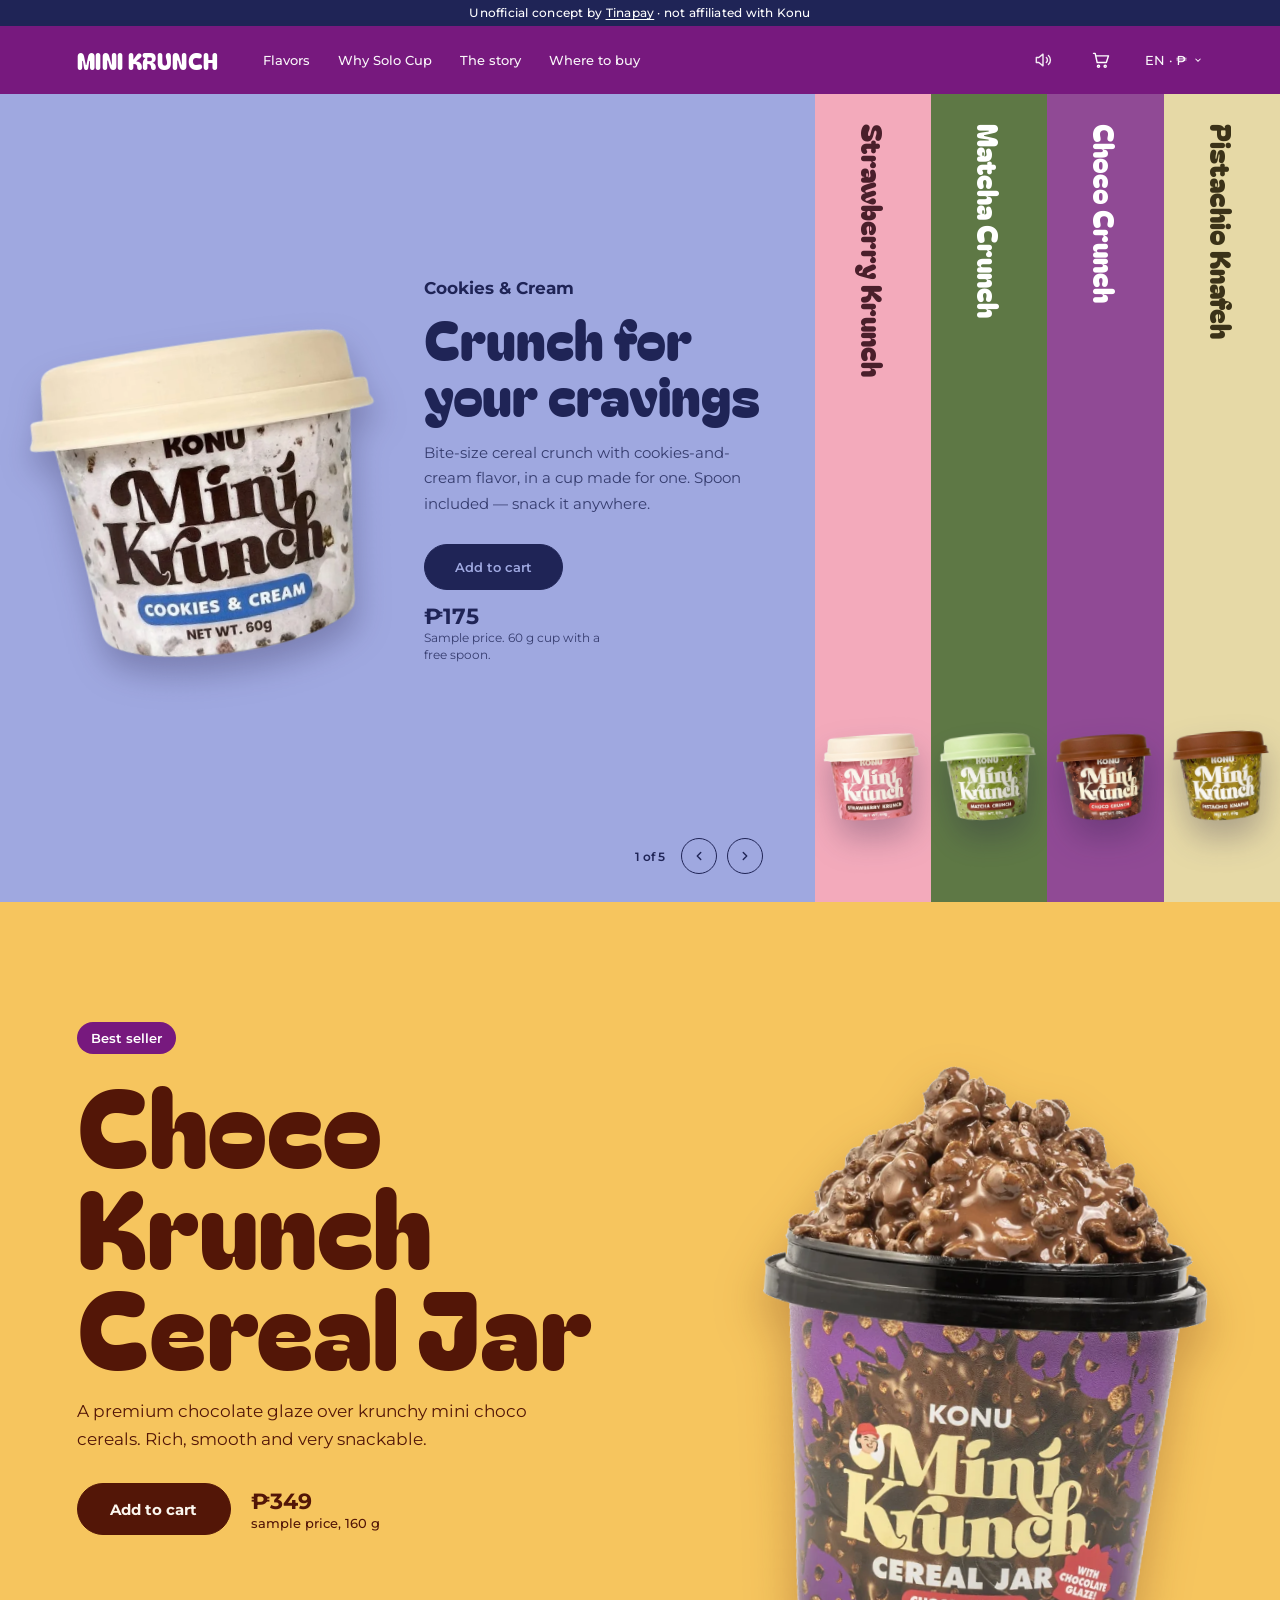
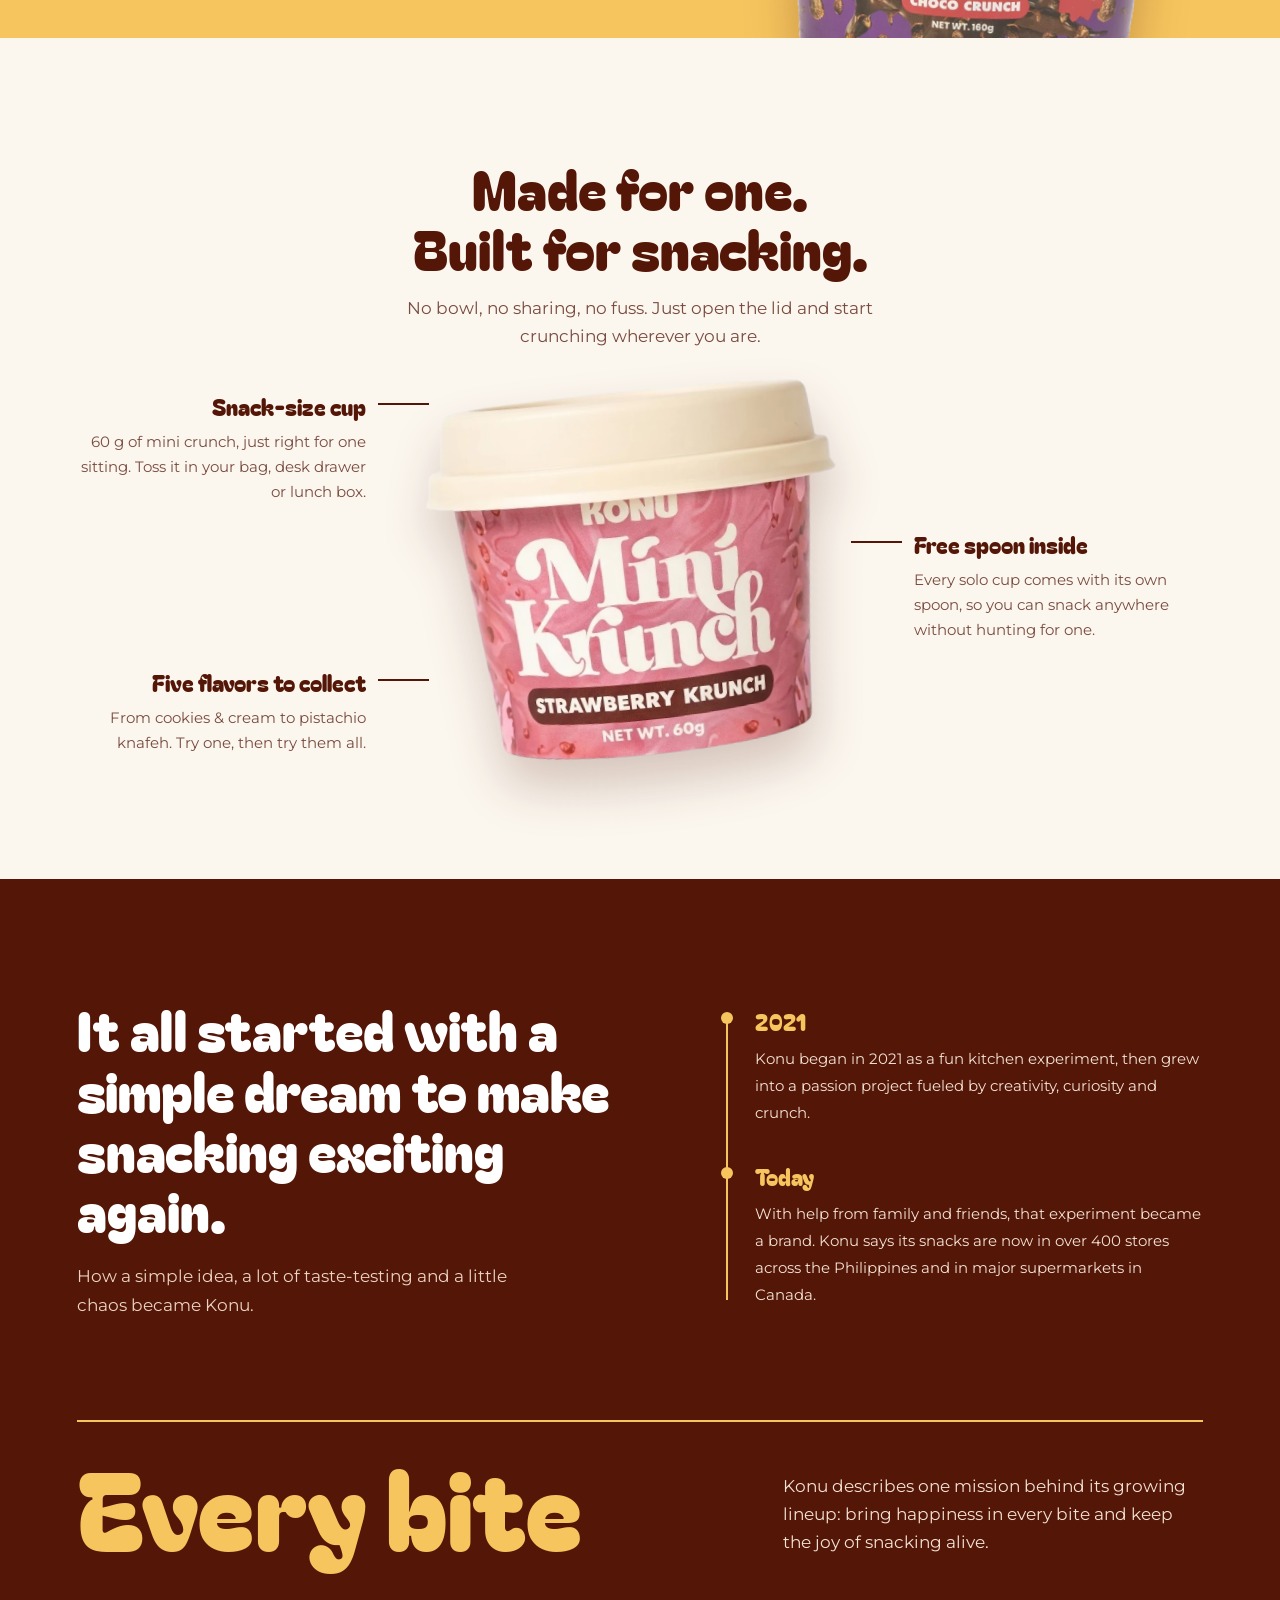
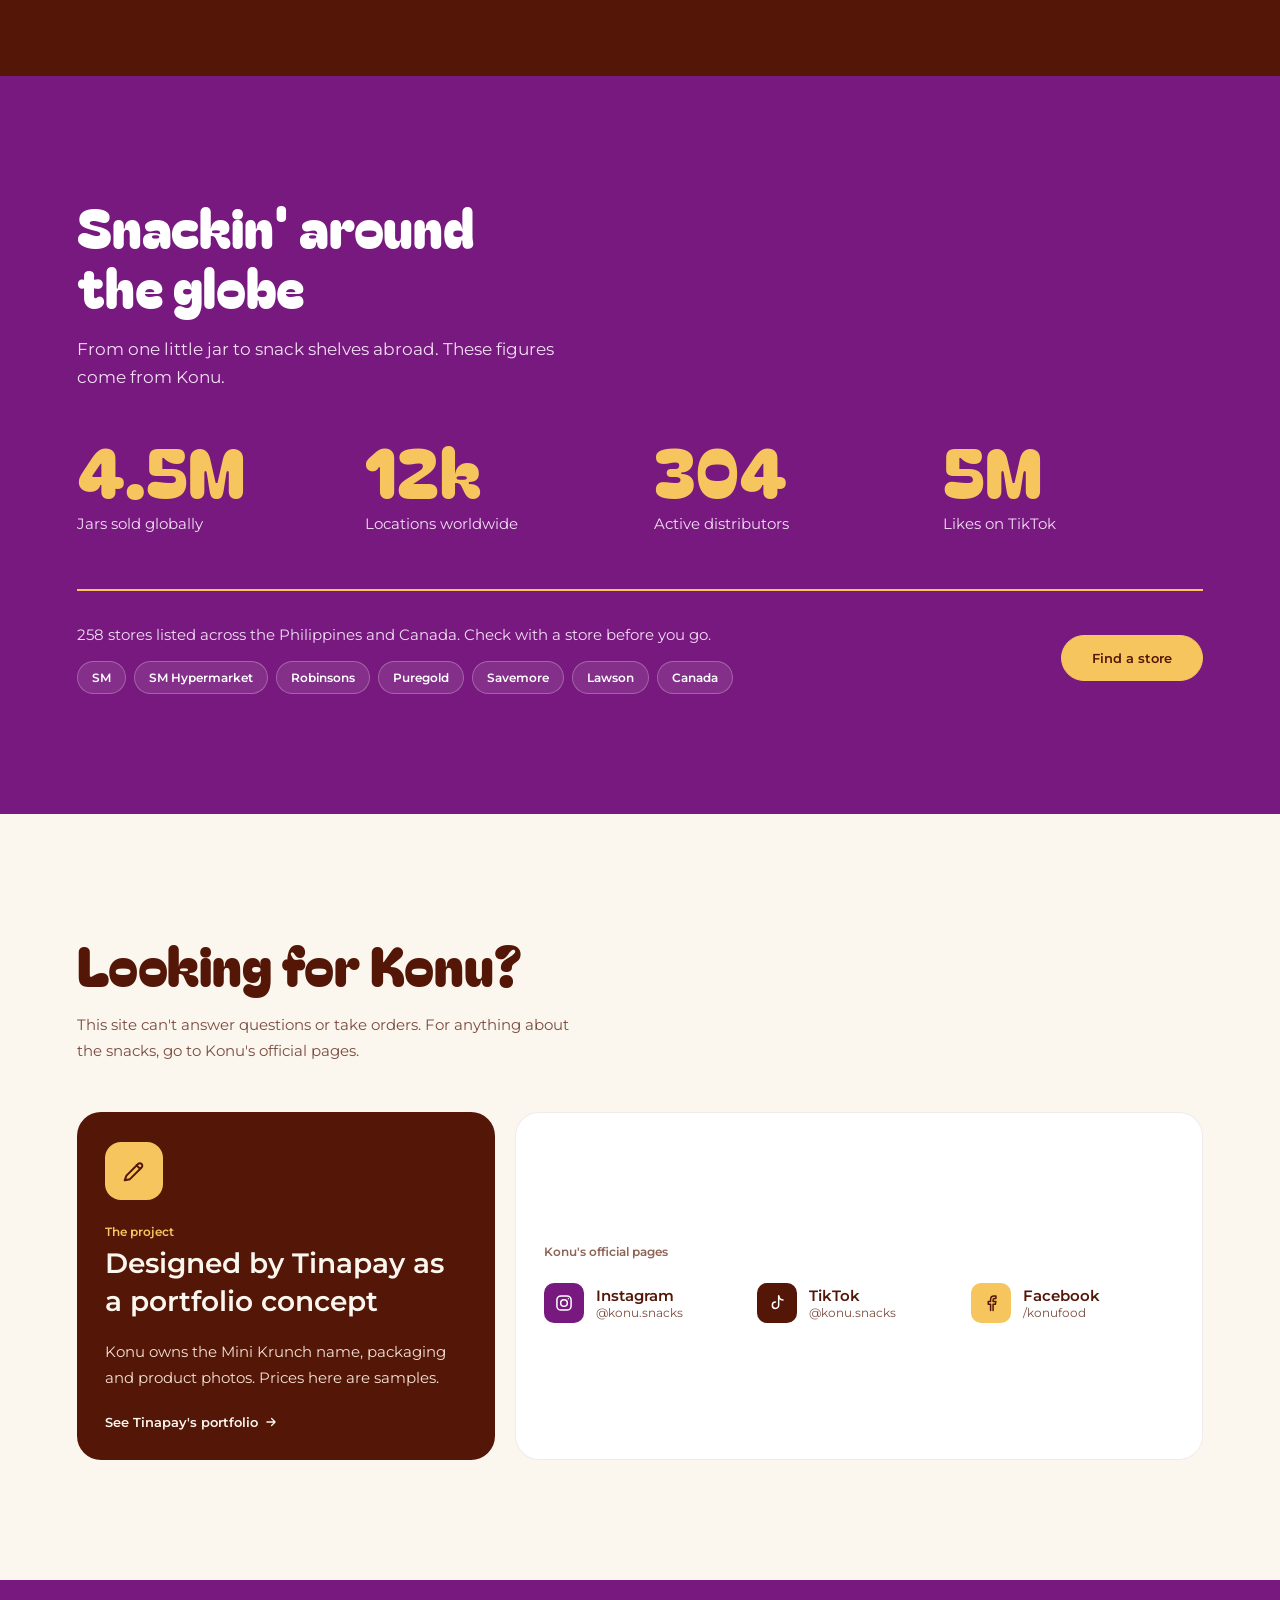
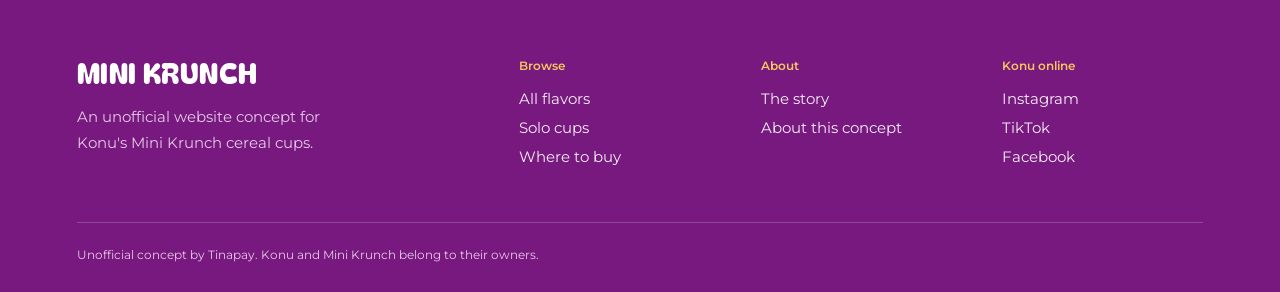
==== commit fd1f4963: "Redesign the home page as a flavor aisle - Replace the hero slider and flavor cards with five full-h" ====
--- a/index.html
+++ b/index.html
@@ -2,7 +2,6 @@
 <html lang="en">
 <head>
 <meta charset="utf-8">
-<script>document.documentElement.classList.add('js')</script>
 <meta name="viewport" content="width=device-width, initial-scale=1">
 <title>Mini Krunch concept</title>
 <meta name="description" content="An unofficial website concept for Konu's Mini Krunch cereal cups, made by Tinapay as a portfolio project.">
@@ -21,232 +20,139 @@
 <link rel="icon" href="assets/favicon-32.png" sizes="32x32" type="image/png">
 <link rel="apple-touch-icon" href="assets/apple-touch-icon.png">
 <meta name="theme-color" content="#77197e">
-<link rel="stylesheet" href="assets/site.css?v=18">
+<link rel="stylesheet" href="assets/site.css?v=22">
 </head>
 <body>
 <p class="concept-note" data-i18n-html="concept.note">Unofficial concept by <a href="https://tinapaaay.github.io/Personal-Portfolio/">Tinapay</a> · not affiliated with Konu</p>
 
+<header class="site-header">
+  <a class="logo" href="#flavors">Mini Krunch</a>
+  <nav aria-label="Main">
+    <a href="#flavors" data-i18n="nav.flavors">Flavors</a>
+    <a href="#why" data-i18n="nav.why">Why Solo Cup</a>
+    <a href="#story" data-i18n="ft.story">The story</a>
+    <a href="stores.html" data-i18n="nav.buy">Where to buy</a>
+  </nav>
+  <div class="header-right">
+    <button class="sound-btn" id="soundBtn" aria-pressed="true" aria-label="Cart sounds" data-i18n-aria="aria.sound">
+      <svg class="on" viewBox="0 0 24 24" fill="none" stroke="currentColor" stroke-width="1.7" stroke-linecap="round" stroke-linejoin="round"><path d="M4 9h3l5-4v14l-5-4H4z"/><path d="M16 9a4 4 0 0 1 0 6M18.5 6.5a7.5 7.5 0 0 1 0 11"/></svg>
+      <svg class="off" viewBox="0 0 24 24" fill="none" stroke="currentColor" stroke-width="1.7" stroke-linecap="round" stroke-linejoin="round"><path d="M4 9h3l5-4v14l-5-4H4z"/><path d="m16 9.5 5 5M21 9.5l-5 5"/></svg>
+    </button>
+    <button class="cart-btn" id="cartBtn" aria-label="Open cart" data-i18n-aria="aria.cart">
+      <svg viewBox="0 0 24 24" fill="none" stroke="currentColor" stroke-width="1.7" stroke-linecap="round" stroke-linejoin="round"><path d="M3 4h2l2.4 11h11L21 7H6.2"/><circle cx="9" cy="19.5" r="1.3"/><circle cx="17" cy="19.5" r="1.3"/></svg>
+      <span class="cart-count" id="cartCount">0</span>
+    </button>
+    <div class="prefs">
+      <button class="lang" id="prefsBtn" aria-haspopup="true" aria-expanded="false" data-i18n-aria="aria.prefs" aria-label="Language and currency"><span id="prefsLabel">EN · ₱</span>
+        <svg width="10" height="10" viewBox="0 0 24 24" fill="none" stroke="currentColor" stroke-width="2.5"><path d="m6 9 6 6 6-6"/></svg>
+      </button>
+      <div class="prefs-menu" id="prefsMenu" hidden>
+        <p class="prefs-title" data-i18n="prefs.lang">Language</p>
+        <button class="prefs-opt" data-lang="en" lang="en">English</button>
+        <button class="prefs-opt" data-lang="ko" lang="ko">한국어</button>
+        <div class="prefs-sep"></div>
+        <p class="prefs-title" data-i18n="prefs.cur">Currency</p>
+        <button class="prefs-opt" data-cur="PHP"><b>₱</b><span data-i18n="cur.PHP">Philippine peso</span></button>
+        <button class="prefs-opt" data-cur="CAD"><b>C$</b><span data-i18n="cur.CAD">Canadian dollar</span></button>
+        <button class="prefs-opt" data-cur="KRW"><b>₩</b><span data-i18n="cur.KRW">South Korean won</span></button>
+      </div>
+    </div>
+  </div>
+</header>
+
 <main id="main">
-<section class="card" id="card" aria-roledescription="carousel" aria-label="Mini Krunch flavors">
-
-  <div class="stage" id="stage" aria-hidden="true">
-    <div class="shadow"></div>
-  </div>
-
-  <div class="main">
-    <header>
-      <a class="logo" href="#card">Mini Krunch</a>
-      <nav aria-label="Main">
-        <a href="#flavors" data-i18n="nav.flavors">Flavors</a>
-        <a href="#why" data-i18n="nav.why">Why Solo Cup</a>
-        <a href="#story" data-i18n="ft.story">The story</a>
-        <a href="stores.html" data-i18n="nav.buy">Where to buy</a>
-      </nav>
-      <div class="header-right">
-        <button class="sound-btn" id="soundBtn" aria-pressed="true" aria-label="Cart sounds" data-i18n-aria="aria.sound">
-          <svg class="on" viewBox="0 0 24 24" fill="none" stroke="currentColor" stroke-width="1.7" stroke-linecap="round" stroke-linejoin="round"><path d="M4 9h3l5-4v14l-5-4H4z"/><path d="M16 9a4 4 0 0 1 0 6M18.5 6.5a7.5 7.5 0 0 1 0 11"/></svg>
-          <svg class="off" viewBox="0 0 24 24" fill="none" stroke="currentColor" stroke-width="1.7" stroke-linecap="round" stroke-linejoin="round"><path d="M4 9h3l5-4v14l-5-4H4z"/><path d="m16 9.5 5 5M21 9.5l-5 5"/></svg>
-        </button>
-        <button class="cart-btn" id="cartBtn" aria-label="Open cart" data-i18n-aria="aria.cart">
-          <svg viewBox="0 0 24 24" fill="none" stroke="currentColor" stroke-width="1.7" stroke-linecap="round" stroke-linejoin="round"><path d="M3 4h2l2.4 11h11L21 7H6.2"/><circle cx="9" cy="19.5" r="1.3"/><circle cx="17" cy="19.5" r="1.3"/></svg>
-          <span class="cart-count" id="cartCount">0</span>
-        </button>
-        <div class="prefs">
-          <button class="lang" id="prefsBtn" aria-haspopup="true" aria-expanded="false" data-i18n-aria="aria.prefs" aria-label="Language and currency"><span id="prefsLabel">EN · ₱</span>
-            <svg width="10" height="10" viewBox="0 0 24 24" fill="none" stroke="currentColor" stroke-width="2.5"><path d="m6 9 6 6 6-6"/></svg>
-          </button>
-          <div class="prefs-menu" id="prefsMenu" hidden>
-            <p class="prefs-title" data-i18n="prefs.lang">Language</p>
-            <button class="prefs-opt" data-lang="en" lang="en">English</button>
-            <button class="prefs-opt" data-lang="ko" lang="ko">한국어</button>
-            <div class="prefs-sep"></div>
-            <p class="prefs-title" data-i18n="prefs.cur">Currency</p>
-            <button class="prefs-opt" data-cur="PHP"><b>₱</b><span data-i18n="cur.PHP">Philippine peso</span></button>
-            <button class="prefs-opt" data-cur="CAD"><b>C$</b><span data-i18n="cur.CAD">Canadian dollar</span></button>
-            <button class="prefs-opt" data-cur="KRW"><b>₩</b><span data-i18n="cur.KRW">South Korean won</span></button>
-          </div>
-        </div>
-      </div>
-    </header>
-
-    <div class="copy" id="copy">
-      <p class="eyebrow" id="eyebrow" data-i18n="hero.eyebrow">Mini Krunch · Solo Cup</p>
-      <h1 id="title">Crunch for your cravings</h1>
-      <p class="desc" id="desc"></p>
-      <div class="actions">
-        <button class="btn btn--primary btn--sm" id="shopBtn" data-i18n="hero.add">Add to cart</button>
-        <a class="btn btn--secondary btn--sm" href="#flavors" data-i18n="hero.all">All flavors</a>
-      </div>
-    </div>
-
-    <div class="product" id="product">
-      <div class="price"><span id="price">$8</span>
-        <button class="add" id="addBtn" aria-label="Add to cart" data-i18n-aria="hero.add">
-          <svg viewBox="0 0 24 24" fill="none" stroke="currentColor" stroke-width="1.8" stroke-linecap="round" stroke-linejoin="round"><path d="M3 4h2l2.4 11h11L21 7H6.2"/><circle cx="9" cy="19.5" r="1.3"/><circle cx="17" cy="19.5" r="1.3"/></svg>
-        </button>
-      </div>
-      <p class="flavor"><span id="flavor">Cookies &amp; Cream</span>
-        <svg viewBox="0 0 24 24" fill="none" stroke="currentColor" stroke-width="2.4"><path d="m9 6 6 6-6 6"/></svg>
-      </p>
-      <div class="by" data-i18n="hero.by">Sample price · 60 g · free spoon</div>
-    </div>
-
-    <div class="controls">
-      <span class="counter"><b id="current">01</b> / <span id="total">04</span></span>
-      <button class="btn btn--icon btn--sm" id="prev" aria-label="Previous flavor" data-i18n-aria="aria.prev">
-        <svg viewBox="0 0 24 24" fill="none" stroke="currentColor" stroke-width="2.4"><path d="m15 6-6 6 6 6"/></svg>
-      </button>
-      <button class="btn btn--icon btn--sm" id="next" aria-label="Next flavor" data-i18n-aria="aria.next">
-        <svg viewBox="0 0 24 24" fill="none" stroke="currentColor" stroke-width="2.4"><path d="m9 6 6 6-6 6"/></svg>
-      </button>
-    </div>
-  </div>
-
+<section class="aisle" id="flavors" aria-labelledby="aisle-title">
+  <h1 class="sr-only" id="aisle-title" data-i18n="aisle.h1">Mini Krunch flavors</h1>
+  <ol class="aisle-list" id="aisle"></ol>
   <p class="sr-only" aria-live="polite" id="live"></p>
 </section>
 
-<section class="section" id="flavors" aria-labelledby="flavors-title">
-  <div class="wrap">
-    <div class="section-head reveal">
-      <div>
-        <p class="kicker" data-i18n="fl.kicker">The lineup</p>
-        <h2 id="flavors-title" data-i18n="fl.title">Pick your krunch</h2>
-      </div>
-      <p data-i18n="fl.lead">Five flavors, one cup size. Tap a cup to see it up close. Prices are samples for this concept.</p>
-    </div>
-    <ul class="fgrid" id="fgrid"></ul>
-  </div>
-</section>
-
-<div class="marquee" aria-hidden="true"><div class="marquee-track"><span data-i18n="mq.1">Mini Krunch</span><span data-i18n="mq.2">Solo Cup</span><span data-i18n="mq.3">With free spoon</span><span data-i18n="mq.4">Five flavors</span><span data-i18n="mq.5">60 g of crunch</span><span data-i18n="mq.1">Mini Krunch</span><span data-i18n="mq.2">Solo Cup</span><span data-i18n="mq.3">With free spoon</span><span data-i18n="mq.4">Five flavors</span><span data-i18n="mq.5">60 g of crunch</span><span data-i18n="mq.1">Mini Krunch</span><span data-i18n="mq.2">Solo Cup</span><span data-i18n="mq.3">With free spoon</span><span data-i18n="mq.4">Five flavors</span><span data-i18n="mq.5">60 g of crunch</span><span data-i18n="mq.1">Mini Krunch</span><span data-i18n="mq.2">Solo Cup</span><span data-i18n="mq.3">With free spoon</span><span data-i18n="mq.4">Five flavors</span><span data-i18n="mq.5">60 g of crunch</span></div></div>
-
-<section class="section best" id="bestseller" aria-labelledby="best-title">
-  <div class="wrap best-grid">
-    <div class="best-img reveal">
-      <img id="bestImg" src="assets/bestseller.webp" alt="Choco Krunch Cereal Jar filled with chocolate-glazed mini cereal" data-i18n-alt="best.alt">
-    </div>
-    <div class="reveal">
+<section class="section crunch" id="bestseller" aria-labelledby="best-title">
+  <div class="wrap crunch-grid">
+    <div class="crunch-copy">
       <span class="badge" data-i18n="best.badge">Best seller</span>
       <h2 id="best-title" data-i18n="best.title">Choco Krunch Cereal Jar</h2>
       <p data-i18n="best.desc">A premium chocolate glaze over krunchy mini choco cereals. Rich, smooth and very snackable.</p>
-      <div class="best-buy">
+      <div class="crunch-buy">
         <button class="btn btn--primary btn--lg" id="bestAdd" data-i18n="hero.add">Add to cart</button>
-        <span class="best-price"><b id="bestPrice"></b> · 160 g · <span data-i18n="price.sample">sample price</span></span>
-      </div>
+        <span class="crunch-price"><b id="bestPrice"></b> <span data-i18n="price.sample">sample price, 160 g</span></span>
+      </div>
+    </div>
+    <div class="crunch-jar">
+      <img id="bestImg" src="assets/bestseller.webp" alt="Choco Krunch Cereal Jar filled with chocolate-glazed mini cereal" data-i18n-alt="best.alt">
     </div>
   </div>
 </section>
 
-<section class="section" id="why" aria-labelledby="why-title">
+<section class="section solo" id="why" aria-labelledby="why-title">
   <div class="wrap">
-    <div class="section-head reveal">
+    <div class="solo-head">
+      <h2 id="why-title" data-i18n-html="why.title">Made for one.<br>Built for snacking.</h2>
+      <p data-i18n="why.lead">No bowl, no sharing, no fuss. Just open the lid and start crunching wherever you are.</p>
+    </div>
+    <div class="solo-map">
+      <img class="solo-cup" src="assets/cups/strawberry.webp" alt="Strawberry Krunch solo cup" loading="lazy" data-i18n-alt="why.alt">
+      <div class="solo-note n1"><h3 data-i18n="why.f1t">Snack-size cup</h3><p data-i18n="why.f1d">60 g of mini crunch, just right for one sitting. Toss it in your bag, desk drawer or lunch box.</p></div>
+      <div class="solo-note n2"><h3 data-i18n="why.f2t">Free spoon inside</h3><p data-i18n="why.f2d">Every solo cup comes with its own spoon, so you can snack anywhere without hunting for one.</p></div>
+      <div class="solo-note n3"><h3 data-i18n="why.f3t">Five flavors to collect</h3><p data-i18n="why.f3d">From cookies &amp; cream to pistachio knafeh. Try one, then try them all.</p></div>
+    </div>
+  </div>
+</section>
+
+<section class="section story" id="story" aria-labelledby="story-title">
+  <div class="wrap">
+    <div class="story-grid">
       <div>
-        <p class="kicker" data-i18n="why.kicker">Why solo cup</p>
-        <h2 id="why-title" data-i18n-html="why.title">Made for one.<br>Built for snacking.</h2>
-      </div>
-      <p data-i18n="why.lead">No bowl, no sharing, no fuss. Just open the lid and start crunching wherever you are.</p>
-    </div>
-    <div class="features">
-      <article class="feature reveal" style="--t:#e4e6fb">
-        <div class="ficon"><svg viewBox="0 0 24 24" fill="none" stroke-width="1.7" stroke-linecap="round" stroke-linejoin="round"><path d="M4 7h16l-1.6 12.2a2 2 0 0 1-2 1.8H7.6a2 2 0 0 1-2-1.8L4 7Z"/><path d="M3 7h18M8 4h8"/></svg></div>
-        <h3 data-i18n="why.f1t">Snack-size cup</h3>
-        <p data-i18n="why.f1d">60 g of mini crunch, just right for one sitting. Toss it in your bag, desk drawer or lunch box.</p>
-      </article>
-      <article class="feature reveal" style="--t:#fde0e7">
-        <div class="ficon"><svg viewBox="0 0 24 24" fill="none" stroke-width="1.7" stroke-linecap="round" stroke-linejoin="round"><ellipse cx="15.5" cy="7.5" rx="4" ry="5" transform="rotate(45 15.5 7.5)"/><path d="m12.6 10.4-8.1 8.1a1.5 1.5 0 0 0 2.1 2.1l8.1-8.1"/></svg></div>
-        <h3 data-i18n="why.f2t">Free spoon inside</h3>
-        <p data-i18n="why.f2d">Every solo cup comes with its own spoon, so you can snack anywhere without hunting for one.</p>
-      </article>
-      <article class="feature reveal" style="--t:#e5efd8">
-        <div class="ficon"><svg viewBox="0 0 24 24" fill="none" stroke-width="1.7" stroke-linecap="round" stroke-linejoin="round"><path d="M12 3v4M12 17v4M3 12h4M17 12h4M6 6l2.5 2.5M15.5 15.5 18 18M6 18l2.5-2.5M15.5 8.5 18 6"/></svg></div>
-        <h3 data-i18n="why.f3t">Five flavors to collect</h3>
-        <p data-i18n="why.f3d">From cookies &amp; cream to pistachio knafeh. Try one, then try them all.</p>
-      </article>
+        <h2 id="story-title" data-i18n-html="story.title">It all started with a simple dream to make snacking exciting again.</h2>
+        <p class="story-intro" data-i18n="story.intro">How a simple idea, a lot of taste-testing and a little chaos became Konu.</p>
+      </div>
+      <ol class="timeline">
+        <li><span class="tl-tag">2021</span><p data-i18n="story.s1">Konu began in 2021 as a fun kitchen experiment, then grew into a passion project fueled by creativity, curiosity and crunch.</p></li>
+        <li><span class="tl-tag" data-i18n="story.t2">Today</span><p data-i18n="story.s2">With help from family and friends, that experiment became a brand. Konu says its snacks are now in over 400 stores across the Philippines and in major supermarkets in Canada.</p></li>
+      </ol>
+    </div>
+    <div class="story-close">
+      <strong data-i18n="story.t3">Every bite</strong>
+      <p data-i18n="story.s3">Konu describes one mission behind its growing lineup: bring happiness in every bite and keep the joy of snacking alive.</p>
     </div>
   </div>
 </section>
 
-<section class="section story" id="story" aria-labelledby="story-title">
-  <div class="wrap story-grid">
-    <div class="reveal">
-      <p class="kicker" data-i18n="story.kicker">The Konu story</p>
-      <h2 id="story-title" data-i18n-html="story.title">It all started with a simple dream to make snacking exciting again.</h2>
-      <p class="story-intro" data-i18n="story.intro">How a simple idea, a lot of taste-testing and a little chaos became Konu.</p>
-      <div class="story-cups" aria-hidden="true">
-        <img src="assets/cups/strawberry.webp" alt="" loading="lazy">
-        <img src="assets/cups/choco.webp" alt="" loading="lazy">
-        <img src="assets/cups/matcha.webp" alt="" loading="lazy">
-      </div>
-    </div>
-    <div class="reveal">
-      <ol class="timeline">
-        <li class="tl"><span class="tl-tag">2021</span><p data-i18n="story.s1">Konu began in 2021 as a fun kitchen experiment, then grew into a passion project fueled by creativity, curiosity and crunch.</p></li>
-        <li class="tl"><span class="tl-tag" data-i18n="story.t2">Today</span><p data-i18n="story.s2">With help from family and friends, that experiment became a brand. Konu says its snacks are now in over 400 stores across the Philippines and in major supermarkets in Canada.</p></li>
-        <li class="tl"><span class="tl-tag" data-i18n="story.t3">Every bite</span><p data-i18n="story.s3">Konu describes one mission behind its growing lineup: bring happiness in every bite and keep the joy of snacking alive.</p></li>
-      </ol>
-      <a class="btn btn--accent story-btn" href="#flavors" data-i18n="story.shop">See the flavors</a>
-    </div>
-  </div>
-</section>
-
-<section class="section stats" id="stats" aria-labelledby="stats-title">
-  <div class="stats-hill" aria-hidden="true"></div>
-  <svg class="stats-cloud" viewBox="0 0 360 200" aria-hidden="true"><g fill="#fcfbfc" stroke="#e9e2ea" stroke-width="2"><circle cx="150" cy="90" r="78"/><circle cx="60" cy="130" r="52"/><circle cx="250" cy="120" r="62"/><circle cx="315" cy="150" r="40"/><rect x="40" y="130" width="300" height="60" rx="30"/></g><g fill="#fcfbfc"><circle cx="150" cy="90" r="76"/><circle cx="60" cy="130" r="50"/><circle cx="250" cy="120" r="60"/><circle cx="315" cy="150" r="38"/><rect x="42" y="132" width="296" height="56" rx="28"/></g></svg>
-  <svg class="stats-cloud small" viewBox="0 0 360 200" aria-hidden="true"><g fill="#fcfbfc" stroke="#e9e2ea" stroke-width="2"><circle cx="150" cy="90" r="78"/><circle cx="60" cy="130" r="52"/><circle cx="250" cy="120" r="62"/><circle cx="315" cy="150" r="40"/><rect x="40" y="130" width="300" height="60" rx="30"/></g><g fill="#fcfbfc"><circle cx="150" cy="90" r="76"/><circle cx="60" cy="130" r="50"/><circle cx="250" cy="120" r="60"/><circle cx="315" cy="150" r="38"/><rect x="42" y="132" width="296" height="56" rx="28"/></g></svg>
-  <div class="wrap">
-    <div class="section-head reveal">
-      <div>
-        <p class="kicker" data-i18n="st.kicker">Konu around the world</p>
-        <h2 id="stats-title" data-i18n-html="st.title">Snackin' around<br>the globe</h2>
-      </div>
-      <p data-i18n="st.lead">From one little jar to snack shelves abroad. These figures come from Konu.</p>
-    </div>
-    <ul class="stat-grid">
-      <li class="stat reveal" style="--a:#9fa8e0"><span class="stat-num" data-to="4.5" data-dec="1" data-suffix="M">4.5M</span><span class="stat-label" data-i18n="st.l1">Jars sold globally</span></li>
-      <li class="stat reveal" style="--a:#f3aabb;animation-delay:80ms"><span class="stat-num" data-to="12" data-suffix="k">12k</span><span class="stat-label" data-i18n="st.l2">Locations worldwide</span></li>
-      <li class="stat reveal" style="--a:#a9c48a;animation-delay:160ms"><span class="stat-num" data-to="304">304</span><span class="stat-label" data-i18n="st.l3">Active distributors</span></li>
-      <li class="stat reveal" style="--a:#e6d9a6;animation-delay:240ms"><span class="stat-num" data-to="5" data-suffix="M">5M</span><span class="stat-label" data-i18n="st.l4">Likes on TikTok</span></li>
-    </ul>
-  </div>
-</section>
-
-<section class="section order" id="order" aria-labelledby="order-title">
+<section class="section reach" id="stats" aria-labelledby="stats-title">
 <span id="stores"></span>
   <div class="wrap">
-    <div class="cups-row reveal" id="cupsRow" aria-hidden="true"></div>
-    <div class="reveal">
-      <h2 id="order-title" data-i18n-html="ord.title">Grab a cup.<br>Or all five.</h2>
-      <p data-i18n="ord.lead">Look for Mini Krunch online or at a store near you.</p>
-      <div class="buttons">
-        <a class="btn btn--accent" href="#flavors" data-i18n="ord.shop">See the flavors</a>
-        <a class="btn btn--secondary" href="stores.html" data-i18n="ord.buy">Find a store</a>
-      </div>
-      <div class="order-stores">
-        <p id="storesLead"></p>
-        <ul class="teaser-chains" id="teaserChains"></ul>
-      </div>
+    <h2 id="stats-title" data-i18n-html="st.title">Snackin' around<br>the globe</h2>
+    <p class="reach-lead" data-i18n="st.lead">From one little jar to snack shelves abroad. These figures come from Konu.</p>
+    <ul class="stat-list">
+      <li><b>4.5M</b><span data-i18n="st.l1">Jars sold globally</span></li>
+      <li><b>12k</b><span data-i18n="st.l2">Locations worldwide</span></li>
+      <li><b>304</b><span data-i18n="st.l3">Active distributors</span></li>
+      <li><b>5M</b><span data-i18n="st.l4">Likes on TikTok</span></li>
+    </ul>
+    <div class="reach-stores">
+      <div><p id="storesLead"></p><ul class="teaser-chains" id="teaserChains"></ul></div>
+      <a class="btn btn--accent" href="stores.html" data-i18n="ord.buy">Find a store</a>
     </div>
   </div>
 </section>
 
 <section class="section" id="contact" aria-labelledby="contact-title">
   <div class="wrap">
-    <div class="section-head reveal">
+    <div class="section-head">
       <div>
-        <p class="kicker" data-i18n="ct.kicker">About this concept</p>
         <h2 id="contact-title" data-i18n="ct.title">Looking for Konu?</h2>
       </div>
       <p data-i18n="ct.lead">This site can't answer questions or take orders. For anything about the snacks, go to Konu's official pages.</p>
     </div>
     <div class="contact-grid">
-      <div class="ccard about reveal">
+      <div class="ccard about">
         <div class="ficon" style="--t:var(--konu-yellow)"><svg viewBox="0 0 24 24" fill="none" stroke-width="1.7" stroke-linecap="round" stroke-linejoin="round" aria-hidden="true"><path d="m4 20 4.5-1 10-10a2.1 2.1 0 0 0-3-3l-10 10L4 20ZM14 7l3 3"/></svg></div>
         <small data-i18n="ct.proj">The project</small>
         <strong data-i18n="ct.made">Designed by Tinapay as a portfolio concept</strong>
         <p data-i18n="ct.rights">Konu owns the Mini Krunch name, packaging and product photos. Prices here are samples.</p>
         <a class="go" href="https://tinapaaay.github.io/Personal-Portfolio/" target="_blank" rel="noopener"><span data-i18n="ct.port">See Tinapay's portfolio</span> <svg viewBox="0 0 24 24" fill="none" stroke="currentColor" stroke-width="2.2" stroke-linecap="round" stroke-linejoin="round" aria-hidden="true"><path d="M5 12h14M13 6l6 6-6 6"/></svg></a>
       </div>
-      <div class="ccard wide konu-card reveal" style="animation-delay:80ms">
+      <div class="ccard wide konu-card">
         <small data-i18n="ct.official">Konu's official pages</small>
         <div class="socials">
           <a class="social" href="https://www.instagram.com/konu.snacks/" target="_blank" rel="noopener"><span class="social-ico"><svg viewBox="0 0 24 24" fill="none" stroke="currentColor" stroke-width="1.8" stroke-linecap="round" stroke-linejoin="round"><rect x="3.5" y="3.5" width="17" height="17" rx="5"/><circle cx="12" cy="12" r="4"/><circle cx="17.2" cy="6.8" r=".9" fill="currentColor" stroke="none"/></svg></span><span><b>Instagram</b>@konu.snacks</span></a>
@@ -280,7 +186,7 @@
         <ul><li><a href="https://www.instagram.com/konu.snacks/" target="_blank" rel="noopener">Instagram</a></li><li><a href="https://www.tiktok.com/@konu.snacks" target="_blank" rel="noopener">TikTok</a></li><li><a href="https://www.facebook.com/konufood" target="_blank" rel="noopener">Facebook</a></li></ul>
       </div>
     </div>
-    <div class="fbottom"><span data-i18n="ft.note">Unofficial concept by Tinapay. Konu and Mini Krunch belong to their owners.</span><span data-i18n="hero.eyebrow">Mini Krunch · Solo Cup</span></div>
+    <div class="fbottom"><span data-i18n="ft.note">Unofficial concept by Tinapay. Konu and Mini Krunch belong to their owners.</span></div>
   </div>
 </footer>
 
@@ -310,9 +216,9 @@
 <div class="toast" id="toast" role="status"><span id="toastText"></span><button id="toastView" data-i18n="cart.view">View cart</button></div>
 
 <script src="assets/stores.js"></script>
-<script src="assets/site.js?v=9"></script>
+<script src="assets/site.js?v=10"></script>
 <script>
-  // Edit flavors, colors, prices and copy here.
+  // Edit flavors, colors, sample prices and copy here.
   const flavors = [
     {
       name: 'Cookies & Cream',
@@ -358,80 +264,73 @@
 
   const $ = id => document.getElementById(id);
 
-  const root = document.documentElement;
-  const stage = $('stage');
   const n = flavors.length;
   let index = 0;
-  let busy = false;
-
-  // build jars
-  const jars = flavors.map(f => {
-    const el = document.createElement('div');
-    el.className = 'jar';
-    el.innerHTML = `<div class="bob"><img src="${f.img}" alt="" draggable="false"></div>`;
-    stage.appendChild(el);
-    return el;
+
+  // ================= flavor aisle =================
+  const aisle = $('aisle');
+  const NAV_ICON = d => `<svg viewBox="0 0 24 24" fill="none" stroke="currentColor" stroke-width="2.4" stroke-linecap="round" stroke-linejoin="round" aria-hidden="true"><path d="${d}"/></svg>`;
+  const shelves = flavors.map((f, i) => {
+    const li = document.createElement('li');
+    li.className = 'shelf';
+    li.style.cssText = `--bg:${f.bg};--ink:${f.ink};--muted:${f.muted};--n:${i}`;
+    li.innerHTML = `
+      <button class="shelf-tab" type="button" aria-controls="shelf-${i}">
+        <img class="shelf-cup" src="${f.img}" alt="" draggable="false">
+        <span class="shelf-name">${f.name}</span>
+      </button>
+      <div class="shelf-panel" id="shelf-${i}">
+        <p class="shelf-flavor">${f.name}</p>
+        <h2 class="shelf-title"></h2>
+        <p class="shelf-desc"></p>
+        <div class="shelf-buy">
+          <button class="btn btn--primary shelf-add" type="button"></button>
+          <span class="shelf-price"><b></b><small></small></span>
+        </div>
+        <div class="shelf-nav">
+          <span class="shelf-count"></span>
+          <button class="btn btn--icon btn--sm" type="button" data-go="-1">${NAV_ICON('m15 6-6 6 6 6')}</button>
+          <button class="btn btn--icon btn--sm" type="button" data-go="1">${NAV_ICON('m9 6 6 6-6 6')}</button>
+        </div>
+      </div>`;
+    li.querySelector('.shelf-tab').onclick = () => { select(i); showOpenShelf(); };
+    li.querySelector('.shelf-add').onclick = e => addToCart(i, li.querySelector('.shelf-cup'), e.currentTarget);
+    li.querySelectorAll('[data-go]').forEach(b => b.onclick = () => { go(+b.dataset.go); showOpenShelf(); });
+    aisle.appendChild(li);
+    return li;
   });
-  $('total').textContent = String(n).padStart(2, '0');
-
-  function placeJars(dir) {
-    jars.forEach((el, i) => {
-      const off = (i - index + n) % n;
-      const state = off === 0 ? 'is-active' : off === 1 ? 'is-next' : off === n - 1 ? 'is-prev' : 'is-later';
-      // Jumping a jar from far-left to far-right (or back) shouldn't fly across the screen
-      const was = el.dataset.state;
-      const wraps = (was === 'is-prev' && state === 'is-later') || (was === 'is-later' && state === 'is-prev') ||
-                    (was === 'is-prev' && state === 'is-next' && dir > 0);
-      if (wraps) {
-        el.style.transition = 'none';
-        el.className = 'jar ' + state;
-        el.offsetWidth; // flush
-        el.style.transition = '';
-      } else {
-        el.className = 'jar ' + state;
-      }
-      el.dataset.state = state;
+
+  function select(i, announce = true) {
+    index = i;
+    shelves.forEach((li, k) => {
+      const open = k === i;
+      li.classList.toggle('is-open', open);
+      li.querySelector('.shelf-tab').setAttribute('aria-expanded', open);
+      li.querySelector('.shelf-panel').inert = !open;
     });
-    // active jar sits on top while it slides in
-    jars.forEach((el, i) => el.style.zIndex = i === index ? 3 : 2);
-  }
-
-  function applyTheme() {
-    const f = flavors[index];
-    root.style.setProperty('--bg', f.bg);
-    root.style.setProperty('--ink', f.ink);
-    root.style.setProperty('--muted', f.muted);
-  }
-
-  function fillText() {
-    const f = flavors[index];
-    $('title').textContent = loc(f, 'title');
-    $('desc').textContent = loc(f, 'desc');
-    $('flavor').textContent = f.name;
-    $('price').textContent = money(priceOf(f));
-    $('current').textContent = String(index + 1).padStart(2, '0');
-    $('live').textContent = t('livePos', { name: f.name, i: index + 1, n });
-  }
-
-  function go(dir) {
-    if (busy) return;
-    busy = true;
-    index = (index + dir + n) % n;
-    applyTheme();
-    placeJars(dir);
-
-    const parts = [$('copy'), $('product')];
-    parts.forEach(p => { p.classList.remove('swap-in'); p.classList.add('swap-out'); });
-    setTimeout(() => {
-      fillText();
-      parts.forEach(p => { p.classList.remove('swap-out'); p.classList.add('swap-in'); });
-    }, matchMedia('(prefers-reduced-motion: reduce)').matches ? 0 : 380);
-    setTimeout(() => busy = false, 700);
-  }
-
-  // controls
-  $('next').onclick = () => go(1);
-  $('prev').onclick = () => go(-1);
+    if (announce) $('live').textContent = t('livePos', { name: flavors[i].name, i: i + 1, n });
+  }
+  const go = dir => select((index + dir + n) % n);
+  // shelves stack on smaller screens, so keep the one just opened in view
+  function showOpenShelf() {
+    if (matchMedia('(max-width: 900px)').matches) shelves[index].scrollIntoView({ block: 'start', behavior: matchMedia('(prefers-reduced-motion: reduce)').matches ? 'auto' : 'smooth' });
+  }
+
+  function updateAisle() {
+    shelves.forEach((li, i) => {
+      const f = flavors[i];
+      li.querySelector('.shelf-tab').setAttribute('aria-label', t('seeUp', { name: f.name }));
+      li.querySelector('.shelf-title').textContent = loc(f, 'title');
+      li.querySelector('.shelf-desc').textContent = loc(f, 'desc');
+      li.querySelector('.shelf-add').textContent = t('hero.add');
+      li.querySelector('.shelf-price b').textContent = money(priceOf(f));
+      li.querySelector('.shelf-price small').textContent = t('hero.by');
+      li.querySelector('.shelf-count').textContent = t('aisle.pos', { i: i + 1, n });
+      li.querySelector('[data-go="-1"]').setAttribute('aria-label', t('aria.prev'));
+      li.querySelector('[data-go="1"]').setAttribute('aria-label', t('aria.next'));
+    });
+  }
+
   document.addEventListener('keydown', e => {
     if (document.body.classList.contains('cart-open')) return;
     if (window.scrollY > innerHeight * .5) return;
@@ -439,20 +338,19 @@
     if (e.key === 'ArrowLeft') go(-1);
   });
 
-  // swipe / drag
+  // swipe across the open shelf
   let startX = null, startY = null;
-  const card = $('card');
-  card.addEventListener('pointerdown', e => {
+  aisle.addEventListener('pointerdown', e => {
     if (e.target.closest('button, a')) return;
     startX = e.clientX; startY = e.clientY;
   });
-  card.addEventListener('pointerup', e => {
+  aisle.addEventListener('pointerup', e => {
     if (startX === null) return;
     const dx = e.clientX - startX, dy = e.clientY - startY;
     if (Math.abs(dx) > 50 && Math.abs(dx) > Math.abs(dy)) go(dx < 0 ? 1 : -1);
     startX = null;
   });
-  card.addEventListener('pointercancel', () => startX = null);
+  aisle.addEventListener('pointercancel', () => startX = null);
 
   // ================= cart =================
   // cart = { 'Flavor name': quantity }, saved in this browser
@@ -641,15 +539,12 @@
   }
 
   let toastTimer;
-  function addToCart(i = index, srcImg = document.querySelector('.jar.is-active img'), btn = null) {
+  function addToCart(i = index, srcImg = document.querySelector('.shelf.is-open .shelf-cup'), btn = null) {
     const f = typeof i === 'object' ? i : flavors[i];
     crunch();
     if (btn) {
       btn.classList.remove('squish'); btn.offsetWidth; btn.classList.add('squish');
-      if (btn.classList.contains('fadd')) {
-        btn.classList.add('added');
-        clearTimeout(btn._t); btn._t = setTimeout(() => btn.classList.remove('added'), 1300);
-      } else if (btn.id === 'shopBtn' || btn.id === 'bestAdd') {
+      if (btn.classList.contains('shelf-add') || btn.id === 'bestAdd') {
         btn.textContent = t('addedBtn');
         clearTimeout(btn._t); btn._t = setTimeout(() => btn.textContent = t('hero.add'), 1300);
       }
@@ -703,86 +598,6 @@
   });
   renderCart();
 
-  $('addBtn').onclick = e => addToCart(index, undefined, e.currentTarget);
-  $('shopBtn').onclick = e => addToCart(index, undefined, e.currentTarget);
-
-  // jump the hero slider straight to a flavor
-  function goTo(i) {
-    if (i === index || busy) return;
-    const fwd = (i - index + n) % n;
-    const dir = fwd <= n / 2 ? 1 : -1;
-    index = (i - dir + n) % n;
-    go(dir);
-  }
-
-  // flavor grid
-  const grid = $('fgrid');
-  flavors.forEach((f, i) => {
-    const li = document.createElement('li');
-    li.className = 'fcard reveal';
-    li.style.cssText = `--c:${f.bg};--i:${f.ink};animation-delay:${i * 70}ms`;
-    li.innerHTML = `
-      <button class="fcard-view"><img src="${f.img}" alt="" loading="lazy"></button>
-      <div class="fcard-body">
-        <h3>${f.name}</h3>
-        <p class="fmeta"></p>
-        <div class="frow"><span class="fprice"></span>
-          <button class="fadd"><svg class="check" viewBox="0 0 24 24" fill="none" stroke="currentColor" stroke-width="2.6" stroke-linecap="round" stroke-linejoin="round"><path d="m5 12.5 4.5 4.5L19 7.5"/></svg>${'<svg class="cart-ico" viewBox="0 0 24 24" fill="none" stroke="currentColor" stroke-width="1.8" stroke-linecap="round" stroke-linejoin="round"><path d="M3 4h2l2.4 11h11L21 7H6.2"/><circle cx="9" cy="19.5" r="1.3"/><circle cx="17" cy="19.5" r="1.3"/></svg>'}</button></div>
-      </div>`;
-    li.querySelector('.fcard-view').onclick = () => {
-      window.scrollTo({ top: 0, behavior: matchMedia('(prefers-reduced-motion: reduce)').matches ? 'auto' : 'smooth' });
-      goTo(i);
-    };
-    li.querySelector('.fadd').onclick = e => addToCart(i, li.querySelector('.fcard-view img'), e.currentTarget);
-    grid.appendChild(li);
-  });
-
-  // cups in the order band (middle one is the hero flavor of the set)
-  $('cupsRow').innerHTML = [3, 1, 0, 2, 4].map(i => `<img src="${flavors[i].img}" alt="">`).join('');
-
-  // stats count up from zero the first time they scroll into view
-  function countUp(el) {
-    const to = parseFloat(el.dataset.to), dec = +(el.dataset.dec || 0), suffix = el.dataset.suffix || '';
-    if (matchMedia('(prefers-reduced-motion: reduce)').matches) return;
-    const start = performance.now(), dur = 1600;
-    const tick = now => {
-      const t = Math.min((now - start) / dur, 1), eased = 1 - Math.pow(1 - t, 3);
-      el.textContent = (to * eased).toFixed(dec) + suffix;
-      if (t < 1) requestAnimationFrame(tick);
-    };
-    requestAnimationFrame(tick);
-  }
-  if ('IntersectionObserver' in window) {
-    const so = new IntersectionObserver(entries => entries.forEach(e => {
-      if (e.isIntersecting) { countUp(e.target); so.unobserve(e.target); }
-    }), { threshold: .6 });
-    document.querySelectorAll('.stat-num').forEach(el => so.observe(el));
-  }
-
-  // fade sections in as they scroll into view
-  const reveals = document.querySelectorAll('.reveal');
-  if ('IntersectionObserver' in window) {
-    const io = new IntersectionObserver(entries => entries.forEach(e => {
-      if (e.isIntersecting) { e.target.classList.add('in'); io.unobserve(e.target); }
-    }), { threshold: .15 });
-    reveals.forEach(el => io.observe(el));
-  } else {
-    reveals.forEach(el => el.classList.add('in'));
-  }
-
-
-  // grid labels and prices follow the chosen language and currency
-  function updateGrid() {
-    grid.querySelectorAll('.fcard').forEach((li, i) => {
-      const f = flavors[i];
-      li.querySelector('.fcard-view').setAttribute('aria-label', t('seeUp', { name: f.name }));
-      li.querySelector('.fcard-view img').alt = t('cupAlt', { name: f.name });
-      li.querySelector('.fmeta').textContent = t('meta');
-      li.querySelector('.fprice').textContent = money(priceOf(f));
-      li.querySelector('.fadd').setAttribute('aria-label', t('addName', { name: f.name }));
-    });
-  }
-
   // short "where to buy" band on the home page
   function renderStoreTeaser() {
     const S = window.STORES || [];
@@ -797,12 +612,10 @@
     $('prefsLabel').textContent = `${lang.toUpperCase()} · ${CURRENCIES[cur].sym}`;
     $('prefsMenu').querySelectorAll('[data-lang]').forEach(b => b.setAttribute('aria-pressed', b.dataset.lang === lang));
     $('prefsMenu').querySelectorAll('[data-cur]').forEach(b => b.setAttribute('aria-pressed', b.dataset.cur === cur));
-    fillText();
-    updateGrid();
+    updateAisle();
     $('bestPrice').textContent = money(priceOf(CEREAL_JAR));
     renderCart();
     renderStoreTeaser();
-    if (typeof splitHeadings === 'function' && !calm.matches) splitHeadings();
   }
   function toggleMenu(open) {
     $('prefsMenu').hidden = !open;
@@ -826,90 +639,9 @@
   $('bestImg').addEventListener('error', function fallback() { this.removeEventListener('error', fallback); this.src = 'assets/cups/choco.webp'; });
   if ($('bestImg').complete && !$('bestImg').naturalWidth) $('bestImg').src = 'assets/cups/choco.webp';
 
-  // ================= scroll effects =================
-  // parallax, word-by-word headings, scroll-reactive band, best-seller zoom (all off for reduced motion)
-  const calm = matchMedia('(prefers-reduced-motion: reduce)');
-
-  // headings appear word by word
-  const SPLIT_HEADINGS = '#flavors-title, #best-title, #why-title, #story-title, #stats-title, #order-title, #contact-title';
-  function splitWords(el) {
-    const nodes = [...el.childNodes];
-    el.textContent = '';
-    let i = 0;
-    nodes.forEach(node => {
-      if (node.nodeType !== 3) { el.appendChild(node); return; }
-      node.textContent.split(/(\s+)/).forEach(part => {
-        if (!part) return;
-        if (/^\s+$/.test(part)) { el.appendChild(document.createTextNode(part)); return; }
-        const w = document.createElement('span');
-        w.className = 'w'; w.style.setProperty('--i', i++); w.textContent = part;
-        el.appendChild(w);
-      });
-    });
-  }
-  function splitHeadings() {
-    document.querySelectorAll(SPLIT_HEADINGS).forEach(h => { h.classList.add('split'); splitWords(h); });
-  }
-  const wordWatcher = 'IntersectionObserver' in window ? new IntersectionObserver(entries => entries.forEach(e => {
-    if (e.isIntersecting) { e.target.classList.add('words-in'); wordWatcher.unobserve(e.target); }
-  }), { threshold: .5 }) : null;
-  document.querySelectorAll(SPLIT_HEADINGS).forEach(h => wordWatcher ? wordWatcher.observe(h) : h.classList.add('words-in'));
-
-  // things that move at their own speed while scrolling: [selector, axis, speed]
-  const PARALLAX = [
-    ['.story-cups img:nth-child(1)', 'y', .07], ['.story-cups img:nth-child(2)', 'y', -.05], ['.story-cups img:nth-child(3)', 'y', .11],
-    ['.cups-row img:nth-child(1)', 'y', .1], ['.cups-row img:nth-child(2)', 'y', .04], ['.cups-row img:nth-child(3)', 'y', -.04],
-    ['.cups-row img:nth-child(4)', 'y', .06], ['.cups-row img:nth-child(5)', 'y', .12],
-    ['.stats-cloud:not(.small)', 'x', .14], ['.stats-cloud.small', 'x', -.12], ['.stats-hill', 'y', .08]
-  ].flatMap(([sel, axis, speed]) => [...document.querySelectorAll(sel)].map(el => ({ el, axis, speed, section: el.closest('section') })));
-
-  const marquee = document.querySelector('.marquee-track');
-  const bestSection = $('bestseller'), bestImg = $('bestImg');
-  let lastY = scrollY, bandSpeed = 1, bandDir = 1, ticking = false;
-
-  function onScrollFrame() {
-    ticking = false;
-    if (calm.matches) return;
-    const vh = innerHeight;
-
-    PARALLAX.forEach(({ el, axis, speed, section }) => {
-      const r = section.getBoundingClientRect();
-      if (r.bottom < -200 || r.top > vh + 200) return;
-      const d = Math.max(-90, Math.min(90, -(r.top + r.height / 2 - vh / 2) * speed));
-      el.style.translate = axis === 'x' ? `${d}px 0` : `0 ${d}px`;
-    });
-
-    // best-seller jar grows and straightens as it comes into view
-    const br = bestSection.getBoundingClientRect();
-    if (br.top < vh && br.bottom > 0) {
-      const p = Math.max(0, Math.min(1, (vh - br.top) / (vh * .75)));
-      bestImg.style.scale = (.82 + .18 * p).toFixed(3);
-      bestImg.style.rotate = (-9 * (1 - p)).toFixed(2) + 'deg';
-    }
-
-    // purple band speeds up with scrolling and follows its direction
-    const dy = scrollY - lastY; lastY = scrollY;
-    if (dy !== 0) { bandDir = dy > 0 ? 1 : -1; bandSpeed = Math.min(6, 1 + Math.abs(dy) / 6); }
-  }
-  addEventListener('scroll', () => { if (!ticking) { ticking = true; requestAnimationFrame(onScrollFrame); } }, { passive: true });
-  addEventListener('resize', () => requestAnimationFrame(onScrollFrame));
-
-  // ease the band back to normal speed after a scroll burst
-  (function bandLoop() {
-    const anim = marquee && marquee.getAnimations()[0];
-    if (anim && !calm.matches) {
-      bandSpeed += (1 - bandSpeed) * .06;
-      anim.playbackRate = bandDir * bandSpeed;
-    }
-    requestAnimationFrame(bandLoop);
-  })();
-
   // init
-  applyTheme();
   applyPrefs(); // language, currency, prices
-  onScrollFrame();
-  placeJars(1);
-  flavors.forEach(f => { const i = new Image(); i.src = f.img; });
+  select(0, false);
 </script>
 </body>
 </html>
--- a/assets/site.css
+++ b/assets/site.css
@@ -42,7 +42,8 @@
     --fs-xl: 22px;                             /* small headings, big prices */
     --fs-2xl: clamp(22px, 2.2vw, 28px);        /* logos, marquee, card callouts */
     --fs-display: clamp(32px, 4.2vw, 56px);    /* section headings, hero title */
-    --fs-hero: clamp(40px, 5.4vw, 72px);       /* stat numbers, order band title */
+    --fs-hero: clamp(40px, 5.4vw, 72px);       /* stat numbers */
+    --fs-poster: clamp(56px, 8.4vw, 124px);    /* one giant product or closing line */
 
     /* corner radius: 4 steps */
     --radius-sm: 10px;    /* small tiles, menu rows */
@@ -71,43 +72,20 @@
   * { box-sizing: border-box; }
   body {
     margin: 0;
-    background: var(--bg);
-    transition: background-color var(--speed) var(--ease);
+    background: var(--cream);
     font-family: Montserrat, 'Noto Sans KR', system-ui, sans-serif;
-    color: var(--ink);
+    color: var(--konu-brown);
   }
   button { font: inherit; color: inherit; cursor: pointer; }
   button:focus-visible, a:focus-visible { outline: 2px solid currentColor; outline-offset: 4px; }
 
-  /* ---------- card ---------- */
-  .card {
-    position: relative;
-    width: 100%;
-    height: 100vh;
-    height: 100svh;
-    min-height: 560px;
-    overflow: hidden;
-    overflow: clip; /* can't be scrolled sideways by focus */
-    background: var(--bg);
-    transition: background-color var(--speed) var(--ease);
-    user-select: none;
-    touch-action: pan-y;
-  }
-  .main {
-    position: absolute;
-    inset: 0;
-    z-index: 3;
-    pointer-events: none;
-  }
-  .main > * { pointer-events: auto; }
-
   /* ---------- header ---------- */
   header {
-    position: absolute;
-    top: 0; left: 0; right: 0;
+    position: relative;
+    z-index: 30;
     display: flex;
     align-items: center;
-    padding: 30px 6%;
+    padding: 18px 6%;
     gap: 44px;
     font-size: var(--fs-sm);
     font-weight: 500;
@@ -140,137 +118,19 @@
   @keyframes bump { 50% { transform: scale(1.35); } }
   .lang { background: none; border: 0; display: flex; align-items: center; gap: 6px; padding: 0; }
 
-  /* ---------- copy ---------- */
-  .copy {
-    position: absolute;
-    left: 52%;
-    top: 26%;
-    width: 40%;
-  }
-  .eyebrow {
-    font-size: var(--fs-label); letter-spacing: .22em; text-transform: uppercase; font-weight: 600;
-    color: var(--muted); margin: 0 0 16px;
-  }
-  h1 {
-    font-weight: 600;
-    font-size: var(--fs-display);
-    line-height: 1.08;
-    letter-spacing: -.02em;
-    margin: 0 0 22px;
-  }
-  .desc {
-    font-size: var(--fs-body);
-    line-height: 1.75;
-    color: var(--muted);
-    max-width: 300px;
-    margin: 0 0 34px;
-  }
-  .actions { display: flex; gap: 16px; flex-wrap: wrap; }
-
-  /* text swap animation */
-  .swap-out { animation: swapOut .38s var(--ease) forwards; }
-  .swap-in  { animation: swapIn .55s var(--ease) both; }
-  @keyframes swapOut { to { opacity: 0; transform: translateY(-14px); } }
-  @keyframes swapIn  { from { opacity: 0; transform: translateY(18px); } }
-
-  /* ---------- product info (bottom-left) ---------- */
-  .product {
-    position: absolute;
-    left: 6%;
-    bottom: 9%;
-  }
-  .price { display: flex; align-items: center; gap: 14px; font-size: var(--fs-lg); font-weight: 700; margin-bottom: 12px; }
-  .add {
-    background: none; border: 0; padding: 4px; display: grid; opacity: .9;
-    transition: transform .2s;
-  }
-  .add:hover { transform: scale(1.15); opacity: 1; }
-  .add svg { width: 17px; height: 17px; }
-  .flavor {
-    display: flex; align-items: center; gap: 6px;
-    font-size: var(--fs-xl); font-weight: 600; margin: 0;
-  }
-  .flavor svg { width: 16px; height: 16px; }
-  .by { font-size: var(--fs-label); color: var(--muted); margin-top: 3px; }
-
-  /* ---------- controls (bottom-right of main) ---------- */
-  .controls {
-    position: absolute;
-    right: 6%;
-    bottom: 9%;
-    display: flex; align-items: center; gap: 12px;
-  }
-  .counter { font-size: var(--fs-label); font-weight: 600; margin-right: 10px; font-variant-numeric: tabular-nums; color: var(--muted); }
-  .counter b { color: var(--ink); }
-
-  /* ---------- jars ---------- */
-  .stage { position: absolute; inset: 0; z-index: 2; pointer-events: none; }
-  .jar {
-    position: absolute;
-    width: 25%;
-    left: 12%;
-    top: 22%;
-    transform: rotate(-10deg);
-    transition:
-      left var(--speed) var(--ease),
-      top var(--speed) var(--ease),
-      width var(--speed) var(--ease),
-      transform var(--speed) var(--ease),
-      opacity var(--speed) var(--ease);
-  }
-  .jar .bob { animation: bob 5s ease-in-out infinite; }
-  .jar img { display: block; width: 100%; height: auto; filter: drop-shadow(0 24px 22px rgba(var(--shadow-rgb), .28)); }
-  @keyframes bob { 50% { transform: translateY(-14px) rotate(1.5deg); } }
-
-  .jar.is-active { left: 10%; top: 24%; width: min(30%, 62vh); transform: rotate(-10deg); opacity: 1; }
-  .jar.is-next   { left: 110%; top: 30%; width: 20%; transform: rotate(20deg); opacity: 0; }
-  .jar.is-prev   { left: -30%; top: 30%; width: 22%; transform: rotate(-35deg); opacity: 0; }
-  .jar.is-later  { left: 105%; top: 34%; width: 11%; transform: rotate(25deg); opacity: 0; }
-
-  .shadow {
-    position: absolute;
-    left: 11%; top: calc(24% + min(30vw, 62vh) * .9 + 14px);
-    width: min(26%, 54vh); height: 5%;
-    border-radius: 50%;
-    background: radial-gradient(closest-side, rgba(var(--shadow-rgb), .32), transparent);
-    animation: shadow 5s ease-in-out infinite;
-    z-index: 1;
-  }
-  @keyframes shadow { 50% { transform: scale(.85); opacity: .7; } }
-
   .sr-only { position: absolute; width: 1px; height: 1px; overflow: hidden; clip-path: inset(50%); white-space: nowrap; }
 
   /* ---------- tablet / mobile ---------- */
   @media (max-width: 900px) {
     header nav { display: none; }
-    .copy { left: 50%; width: 46%; top: 19%; }
-    .counter { display: none; }
-  }
-  @media (max-width: 680px) {
-    .card { height: auto; min-height: 100svh; }
+  }
+  @media (max-width: 680px) {
     header { padding: 22px 7%; }
     .header-right { gap: 18px; }
-    .copy { position: absolute; left: 7%; right: 7%; width: auto; top: 43%; }
-    .flavor { font-size: var(--fs-lg); }
-    .price { font-size: var(--fs-lg); margin-bottom: 8px; }
-    h1 { margin-bottom: 14px; }
-    .desc { margin-bottom: 22px; }
-    .product { bottom: 4%; }
-    .controls { right: 7%; bottom: 4%; }
-    .counter { display: none; }
-    .jar.is-active { left: calc(50vw - min(66vw, 34vh) / 2); top: 12%; width: min(66vw, 34vh); }
-    .jar.is-next   { left: 110%; top: 20%; width: 40%; }
-    .jar.is-later  { left: 108%; top: 24%; width: 18%; }
-    .shadow { left: calc(50vw - min(56vw, 29vh) / 2); top: calc(12% + min(66vw, 34vh) * .9 + 2px); width: min(56vw, 29vh); height: 3%; }
-  }
-  @media (max-width: 680px) and (max-height: 760px) {
-    .copy { top: 45%; }
-    .desc { display: none; }
   }
 
   @media (prefers-reduced-motion: reduce) {
     :root { --speed: 1ms; }
-    .jar .bob, .shadow, .swap-out, .swap-in { animation: none !important; }
   }
 
   /* ================= sections below the hero ================= */
@@ -281,84 +141,12 @@
     padding: clamp(72px, 10vw, 120px) 6%;
   }
   .wrap { max-width: 1240px; margin: 0 auto; }
-  .kicker { font-size: var(--fs-label); letter-spacing: .22em; text-transform: uppercase; font-weight: 600; color: var(--konu-purple); margin: 0 0 14px; }
+  .kicker { font-size: var(--fs-label); font-weight: 600; color: var(--konu-purple); margin: 0 0 14px; }
   .section h2 { font-weight: 600; font-size: var(--fs-display); letter-spacing: -.02em; line-height: 1.12; margin: 0; }
   .section-head { display: flex; flex-direction: column; align-items: flex-start; gap: 18px; margin-bottom: 48px; }
   .section-head p { max-width: 520px; font-size: var(--fs-body); line-height: 1.75; color: var(--text-soft); margin: 0; }
-
-  /* flavor grid */
-  .fgrid { list-style: none; padding: 0; margin: 0; display: grid; grid-template-columns: repeat(5, 1fr); gap: 20px; }
-  .fcard {
-    background: var(--c); color: var(--i);
-    border-radius: var(--radius-lg); overflow: hidden;
-    display: flex; flex-direction: column;
-    transition: transform .35s var(--ease), box-shadow .35s;
-  }
-  .fcard:hover { transform: translateY(-6px); box-shadow: var(--shadow-lg); }
-  .fcard-view {
-    background: none; border: 0; width: 100%;
-    padding: 30px 18px 8px; aspect-ratio: 1 / .82;
-    display: grid; place-items: center;
-  }
-  .fcard-view img {
-    width: 100%; max-width: 210px; height: auto;
-    filter: drop-shadow(0 18px 16px rgba(var(--shadow-rgb), .25));
-    transform: rotate(-6deg); transition: transform .5s var(--ease);
-  }
-  .fcard:hover .fcard-view img { transform: rotate(0) translateY(-6px) scale(1.06); }
-  .fcard-body { padding: 4px 20px 20px; margin-top: auto; }
-  .fcard h3 { font-size: var(--fs-lg); font-weight: 600; margin: 0 0 4px; }
-  .fmeta { font-size: var(--fs-label); opacity: .94; margin: 0 0 16px; }
-  .frow { display: flex; justify-content: space-between; align-items: center; }
-  .fprice { font-weight: 700; font-size: var(--fs-lg); }
-  .fadd {
-    width: 38px; height: 38px; border-radius: var(--radius-full);
-    border: 1.5px solid currentColor; background: transparent;
-    display: grid; place-items: center; padding: 0;
-    transition: background-color .2s, color .2s, transform .2s;
-  }
-  .fadd svg { width: 16px; height: 16px; }
-  .fadd:hover { background: var(--i); color: var(--c); transform: scale(1.08); }
-
-  /* scrolling word band */
-  .marquee { background: var(--konu-purple); color: var(--white); overflow: hidden; overflow: clip; padding: 22px 0; white-space: nowrap; }
-  .marquee-track { display: inline-flex; animation: marquee 32s linear infinite; }
-  .marquee span { font-weight: 600; font-size: var(--fs-2xl); padding-right: 42px; display: inline-flex; align-items: center; gap: 42px; }
-  .marquee span::after { content: '✦'; font-size: .6em; color: var(--konu-yellow); }
-  @keyframes marquee { to { transform: translateX(-50%); } }
-
-  /* why solo cups */
-  .features { display: grid; grid-template-columns: repeat(3, 1fr); gap: 22px; }
-  .feature { background: var(--white); border: 1px solid rgba(var(--brown-rgb), .08); border-radius: var(--radius-lg); padding: 36px 30px; }
   .ficon { width: 58px; height: 58px; border-radius: var(--radius-md); background: var(--t); display: grid; place-items: center; margin-bottom: 24px; }
   .ficon svg { width: 28px; height: 28px; stroke: var(--konu-brown); }
-  .feature h3 { font-size: var(--fs-lg); font-weight: 600; margin: 0 0 10px; }
-  .feature p { font-size: var(--fs-body); line-height: 1.7; color: var(--text-soft); margin: 0; }
-
-  /* global stats */
-  .stats { background: var(--konu-yellow); color: var(--konu-brown); }
-  .stats .kicker { color: var(--konu-purple); }
-  .stats .section-head p { color: #6e3416; }
-  .stat-grid { list-style: none; padding: 0; margin: 0; display: grid; grid-template-columns: repeat(4, 1fr); gap: 20px; }
-  .stat { border-top: 2px solid var(--a); padding: 26px 4px 0; }
-  .stat-num { display: block; font-weight: 700; font-size: var(--fs-hero); letter-spacing: -.03em; line-height: 1; font-variant-numeric: tabular-nums; }
-  .stat-label { display: flex; align-items: center; gap: 10px; margin-top: 14px; font-size: var(--fs-body); color: var(--lilac-200); }
-  .stat-label::before { content: ''; width: 9px; height: 9px; border-radius: var(--radius-full); background: var(--a); flex: none; }
-  @media (max-width: 900px) { .stat-grid { grid-template-columns: repeat(2, 1fr); gap: 36px 20px; } }
-
-  /* order band */
-  .order { background: var(--konu-purple); color: var(--white); text-align: center; overflow: hidden; overflow: clip; }
-  .cups-row { display: flex; justify-content: center; align-items: flex-end; max-width: 860px; margin: 0 auto 44px; }
-  .cups-row img { width: 21%; height: auto; margin: 0 -1.5%; filter: drop-shadow(0 20px 18px rgba(30, 0, 30, .35)); transition: transform .5s var(--ease); }
-  .cups-row img:nth-child(1) { transform: rotate(-10deg) translateY(14px); }
-  .cups-row img:nth-child(2) { transform: rotate(-4deg); }
-  .cups-row img:nth-child(3) { transform: translateY(-16px) scale(1.12); position: relative; z-index: 2; }
-  .cups-row img:nth-child(4) { transform: rotate(4deg); }
-  .cups-row img:nth-child(5) { transform: rotate(10deg) translateY(14px); }
-  .cups-row:hover img { transform: translateY(-8px); }
-  .order h2 { font-size: var(--fs-hero); margin-bottom: 18px; }
-  .order p { font-size: var(--fs-body); line-height: 1.7; max-width: 440px; margin: 0 auto 34px; }
-  .order .buttons { display: flex; justify-content: center; gap: 14px; flex-wrap: wrap; }
 
   /* contact */
   .contact-grid { display: grid; grid-template-columns: 1.25fr 1fr 1fr; gap: 20px; }
@@ -371,7 +159,7 @@
   .ccard.about { background: var(--konu-brown); color: var(--cream); border: 0; }
   .ccard.about p { margin: 12px 0 0; font-size: var(--fs-body); line-height: 1.7; color: var(--on-brown); }
   .ccard .ficon { margin-bottom: 18px; }
-  .ccard small { font-size: var(--fs-label); letter-spacing: .18em; text-transform: uppercase; font-weight: 600; color: var(--text-faint); }
+  .ccard small { font-size: var(--fs-label); font-weight: 600; color: var(--text-faint); }
   .ccard.about small { color: var(--konu-yellow); }
   .ccard strong { font-size: var(--fs-lg); font-weight: 600; line-height: 1.45; overflow-wrap: anywhere; }
   .ccard.about strong { font-size: var(--fs-2xl); line-height: 1.35; }
@@ -393,40 +181,18 @@
   .fwrap { display: grid; grid-template-columns: 2fr 1fr 1fr 1fr; gap: 40px; }
   .footer .logo { color: var(--white); font-size: var(--fs-2xl); }
   .footer .tag { margin: 12px 0 0; max-width: 260px; line-height: 1.7; color: var(--lilac-300); }
-  .footer h4 { font-size: var(--fs-label); letter-spacing: .2em; text-transform: uppercase; color: var(--konu-yellow); margin: 6px 0 16px; font-weight: 600; }
+  .footer h4 { font-size: var(--fs-label); color: var(--konu-yellow); margin: 6px 0 16px; font-weight: 600; }
   .footer ul { list-style: none; padding: 0; margin: 0; display: grid; gap: 10px; }
   .footer a { color: var(--lilac-50); text-decoration: none; }
   .footer a:hover { color: var(--white); text-decoration: underline; text-underline-offset: 4px; }
   .fbottom { border-top: 1px solid rgba(var(--white-rgb), .12); margin-top: 56px; padding-top: 24px; display: flex; justify-content: space-between; gap: 16px; flex-wrap: wrap; font-size: var(--fs-label); color: var(--lilac-300); }
-
-  /* fade-up on scroll */
-  .js .reveal:not(.in) { opacity: 0; }   /* only hide when the script is running to reveal it */
-  .reveal.in { animation: rise .8s var(--ease) backwards; }
-  @keyframes rise { from { opacity: 0; transform: translateY(26px); } }
-
-  @media (max-width: 1100px) {
-    .fgrid { grid-template-columns: repeat(3, 1fr); }
-  }
-  @media (max-width: 680px) {
-    .fgrid { grid-template-columns: repeat(2, 1fr); gap: 12px; }
-    .fcard { border-radius: var(--radius-md); }
-    .fcard:last-child:nth-child(odd) { grid-column: 1 / -1; justify-self: center; width: calc(50% - 6px); }
-    .fcard-view { padding: 22px 12px 4px; }
-    .fcard-body { padding: 4px 14px 14px; }
-    .fcard h3 { font-size: var(--fs-body); }
-    .fadd { width: 34px; height: 34px; }
-    .features { grid-template-columns: 1fr; gap: 14px; }
-    .feature { padding: 28px 24px; }
-    .cups-row img { width: 24%; margin: 0 -3%; }
+  @media (max-width: 680px) {
     .fwrap { grid-template-columns: 1fr 1fr; gap: 32px; }
     .fwrap > :first-child { grid-column: 1 / -1; }
   }
 
   @media (prefers-reduced-motion: reduce) {
     html { scroll-behavior: auto; }
-    .reveal:not(.in) { opacity: 1; }
-    .reveal.in { animation: none; }
-    .marquee-track { animation: none; }
   }
 
   /* ================= cart ================= */
@@ -437,10 +203,6 @@
   @keyframes pop { 30% { transform: scale(1.35) rotate(-8deg); } 60% { transform: scale(.92) rotate(4deg); } }
   .squish { animation: squish .35s ease; }
   @keyframes squish { 40% { transform: scale(.9); } 70% { transform: scale(1.06); } }
-  .fadd .check { display: none; }
-  .fadd.added .check { display: block; }
-  .fadd.added .cart-ico { display: none; }
-  .fadd.added { background: var(--i); color: var(--c); }
   .sound-btn { background: none; border: 0; padding: 4px; display: grid; color: inherit; opacity: .9; }
   .sound-btn svg { width: 20px; height: 20px; }
   .sound-btn .off { display: none; }
@@ -523,7 +285,9 @@
 
   /* ================= language & currency menu ================= */
   :lang(ko) h1, :lang(ko) h2, :lang(ko) h3, :lang(ko) p { word-break: keep-all; }
-  :lang(ko) .kicker, :lang(ko) .eyebrow, :lang(ko) .prefs-title, :lang(ko) .footer h4 { letter-spacing: .04em; }
+  :lang(ko) .kicker,
+  :lang(ko) .prefs-title,
+  :lang(ko) .footer h4 { letter-spacing: .04em; }
   .prefs { position: relative; }
   .prefs-menu {
     position: absolute; right: 0; top: calc(100% + 12px); z-index: 30;
@@ -542,25 +306,7 @@
   .prefs-opt:hover { background: var(--lilac-100); }
   .prefs-opt[aria-pressed="true"] { font-weight: 700; }
   .prefs-opt[aria-pressed="true"]::after { content: '✓'; margin-left: auto; color: var(--konu-purple); }
-
-  /* ================= best seller ================= */
-  .best { background: var(--white); color: var(--konu-brown); }
-  .best-grid { display: grid; grid-template-columns: 1fr 1fr; gap: clamp(32px, 6vw, 90px); align-items: center; }
-  .best-img { display: grid; place-items: center; position: relative; }
-  .best-img::before { content: ''; position: absolute; width: 78%; aspect-ratio: 1; border-radius: var(--radius-full); background: radial-gradient(circle, #f3e6ff 0%, var(--white) 70%); }
-  .best-img img { position: relative; width: 100%; max-width: 480px; height: auto; filter: drop-shadow(0 30px 30px rgba(60, 20, 10, .22)); animation: bob 6s ease-in-out infinite; }
-  .badge { display: inline-block; background: var(--konu-purple); color: var(--white); border-radius: var(--radius-full); padding: 9px 20px; font-size: var(--fs-sm); font-weight: 600; letter-spacing: .04em; text-transform: uppercase; }
-  .best h2 { color: var(--konu-brown); font-size: var(--fs-display); line-height: 1.12; letter-spacing: -.01em; margin: 22px 0; }
-  .best p { font-size: var(--fs-lg); line-height: 1.8; color: #6e2d1c; max-width: 520px; margin: 0 0 32px; }
-  .best-buy { display: flex; align-items: center; gap: 20px; flex-wrap: wrap; }
-  .best-price { font-size: var(--fs-body); color: var(--text-soft); }
-  .best-price b { font-size: var(--fs-xl); color: var(--konu-brown); font-weight: 700; margin-right: 2px; }
-  @media (max-width: 900px) { .best-buy { justify-content: center; } }
-  @media (max-width: 900px) {
-    .best-grid { grid-template-columns: 1fr; text-align: center; }
-    .best-img img { max-width: 340px; }
-    .best p { margin-left: auto; margin-right: auto; }
-  }
+  .badge { display: inline-block; background: var(--konu-purple); color: var(--white); border-radius: var(--radius-full); padding: 9px 20px; font-size: var(--fs-sm); font-weight: 600; }
 
   /* ================= where to buy ================= */
   .stores { background: var(--cream-warm); }
@@ -611,36 +357,13 @@
     .prefs-menu { right: -8px; }
   }
 
-  .logo, h1, .section h2, .cart-head h2 { font-family: 'Bagel Fat One', 'Noto Sans KR', sans-serif; font-weight: 400; letter-spacing: 0; }
+  .logo,
+  .section h2,
+  .cart-head h2 { font-family: 'Bagel Fat One', 'Noto Sans KR', sans-serif; font-weight: 400; letter-spacing: 0; }
   .logo { text-transform: uppercase; letter-spacing: .02em; }
-
-  /* stats: yellow with a purple hill and a cloud */
-  .stats { position: relative; overflow: hidden; overflow: clip;}
-  .stats .wrap { position: relative; z-index: 1; }
-  .stats .stat { border-top-color: var(--konu-brown); }
-  .stats .stat-label { color: var(--konu-brown); }
-  .stats .stat-label::before { box-shadow: 0 0 0 2px rgba(var(--brown-rgb), .25); }
-  .stats-hill { position: absolute; left: -12vw; bottom: -38vw; width: 46vw; height: 46vw; border-radius: 50%; background: var(--konu-purple-soft); z-index: 0; }
-  .stats-cloud { position: absolute; left: -2vw; bottom: 2vw; width: 20vw; max-width: 320px; height: auto; z-index: 0; }
-  .stats { padding-bottom: max(170px, 15vw);}
-  .stats-cloud.small { left: auto; right: 4vw; top: 40px; bottom: auto; width: 13vw; max-width: 170px; opacity: .9; }
-
-  /* order band: Konu purple */
-  .order h2 { color: var(--white);}
-  .order p { color: var(--lilac-200);}
 
   /* footer: Konu purple */
   .fbottom { border-top-color: rgba(var(--white-rgb), .2);}
-  @media (max-width: 680px) {
-    .stats-hill { width: 70vw; height: 70vw; bottom: -52vw; left: -24vw; }
-    .stats-cloud { width: 40vw; bottom: 2vw; }
-    .stats { padding-bottom: 36vw; }
-    .stats-cloud.small { width: 22vw; top: 24px; }
-  }
-
-  /* ================= home: short where-to-buy band ================= */
-  .order-stores { margin-top: 48px; padding-top: 32px; border-top: 1px solid rgba(var(--white-rgb), .18); display: flex; flex-direction: column; align-items: center; gap: 16px; }
-  .order .order-stores p { margin: 0 auto; font-size: var(--fs-sm); }
   .teaser-chains { list-style: none; padding: 0; margin: 0; display: flex; flex-wrap: wrap; justify-content: center; gap: 8px; }
   .teaser-chains .chip { cursor: default; background: rgba(var(--white-rgb), .1); border-color: rgba(var(--white-rgb), .25); color: var(--white); }
 
@@ -655,31 +378,6 @@
   .back-link { display: inline-flex; align-items: center; gap: 8px; color: var(--konu-purple); font-size: var(--fs-sm); font-weight: 600; text-decoration: none; margin-bottom: 22px; }
   .back-link:hover { text-decoration: underline; text-underline-offset: 4px; }
   .stores-page { min-height: 70vh; }
-
-  /* ================= our story ================= */
-  .story { background: var(--konu-brown); color: var(--cream-warm); position: relative; overflow: hidden; overflow: clip; }
-  .story .kicker { color: var(--konu-yellow); }
-  .story h2 { color: var(--white); font-size: var(--fs-display); }
-  .story-grid { display: grid; grid-template-columns: 1fr 1.1fr; gap: clamp(40px, 6vw, 100px); align-items: start; }
-  .story-intro { color: var(--on-brown-soft); font-size: var(--fs-lg); line-height: 1.75; max-width: 440px; margin: 22px 0 36px; }
-  .story-cups { display: flex; align-items: flex-end; max-width: 440px; }
-  .story-cups img { width: 36%; height: auto; margin-right: -6%; filter: drop-shadow(0 18px 16px rgba(0, 0, 0, .35)); }
-  .story-cups img:nth-child(1) { transform: rotate(-8deg) translateY(8px); }
-  .story-cups img:nth-child(2) { transform: translateY(-14px) scale(1.08); position: relative; z-index: 1; }
-  .story-cups img:nth-child(3) { transform: rotate(8deg) translateY(8px); }
-  .timeline { list-style: none; margin: 6px 0 34px; padding: 0; position: relative; }
-  .timeline::before { content: ''; position: absolute; left: 11px; top: 10px; bottom: 10px; width: 2px; background: rgba(var(--yellow-rgb), .35); }
-  .tl { position: relative; padding: 0 0 34px 50px; }
-  .tl:last-child { padding-bottom: 0; }
-  .tl::before { content: ''; position: absolute; left: 4px; top: 6px; width: 16px; height: 16px; border-radius: var(--radius-full); background: var(--konu-yellow); box-shadow: 0 0 0 6px rgba(var(--yellow-rgb), .18); }
-  .tl-tag { display: inline-block; font-family: 'Bagel Fat One', 'Noto Sans KR', sans-serif; font-size: var(--fs-xl); color: var(--konu-yellow); margin-bottom: 8px; }
-  .tl p { margin: 0; font-size: var(--fs-body); line-height: 1.85; color: var(--on-brown); max-width: 560px; }
-  .story-btn { margin-left: 50px; }
-  @media (max-width: 900px) {
-    .story-grid { grid-template-columns: 1fr; }
-    .story-cups { max-width: 320px; }
-    .story-btn { margin-left: 0; }
-  }
 
   /* ================= about this concept: Konu links ================= */
   .ccard .go { color: inherit; text-decoration: none;}
@@ -697,19 +395,9 @@
     .socials { grid-template-columns: 1fr; }
   }
 
-  /* ================= scroll effects ================= */
-  .split .w { display: inline-block; opacity: 0; transform: translateY(.45em) rotate(3deg); transition: opacity .5s ease, transform .6s var(--ease-bounce); transition-delay: calc(var(--i) * 70ms); }
-  .split.words-in .w { opacity: 1; transform: none; }
-  .story-cups img, .cups-row img, .stats-cloud, .stats-hill { will-change: translate; }
-  #bestImg { transition: scale .15s linear, rotate .15s linear; }
-  @media (prefers-reduced-motion: reduce) {
-    .split .w { opacity: 1; transform: none; transition: none; }
-  }
-
   /* ================= phones: bigger tap areas (icons stay the same size) ================= */
   @media (max-width: 680px), (pointer: coarse) {
     .sound-btn, .cart-btn { padding: 10px; margin: -6px; }
-    .add { padding: 11px; margin: -7px; }
     .lang { min-height: 40px; }
     .footer li a { display: inline-block; padding: 6px 0; }
   }
@@ -726,13 +414,11 @@
 
   /* ---------- unofficial concept note ---------- */
   .concept-note { margin: 0; height: 26px; padding: 0 16px; background: var(--navy); color: var(--white); font: 500 var(--fs-label)/26px Montserrat, system-ui, sans-serif; letter-spacing: .02em; text-align: center; white-space: nowrap; overflow: hidden; text-overflow: ellipsis; }
-  .concept-note ~ main .card { height: calc(100vh - 26px); height: calc(100svh - 26px); min-height: 534px; }
   .logo, .lang, #prefsLabel { white-space: nowrap; }
   @media (max-width: 680px) { header .logo, .topbar .logo { font-size: var(--fs-lg); } header { gap: 12px; } .header-right { flex: none; gap: 12px; } }
   .concept-note a { color: inherit; text-decoration: underline; text-underline-offset: 2px; }
   @media (max-width: 680px) {
     .concept-note { height: auto; padding: 5px 16px; line-height: 1.4; white-space: normal; }
-    .concept-note ~ main .card { height: calc(100svh - 44px); }
   }
 
   /* ================= button component =================
@@ -795,11 +481,119 @@
     .btn:hover, .btn:active { transform: none; }
     .btn--loading::after { animation-duration: 2s; }
   }
-
-  /* section colors */
-  .card .btn:not(.btn--accent) { --btn-main: var(--ink); --btn-on-main: var(--bg); --btn-main-hover: var(--ink); }
-  .order .btn--secondary { --btn-main: var(--white); --btn-on-main: var(--konu-purple); }
   .cart-head .btn--icon { --btn-border: rgba(var(--brown-rgb), .2); }
   .store-more-wrap .btn--secondary:not(:hover) { background: var(--white); }
   .shop-links .btn { --btn-on-main: var(--white); --btn-main-hover: var(--btn-main); border: 0; padding: 14px; font-size: var(--fs-body); }
   .shop-links .btn:hover { filter: brightness(.9); }
+
+  /* ================= home header ================= */
+  .site-header, .topbar { --ink: var(--white); --bg: var(--konu-purple); background: var(--konu-purple); color: var(--white); }
+
+  /* ================= flavor aisle ================= */
+  .aisle { position: relative; overflow: hidden; overflow: clip; background: var(--konu-brown); }
+  .aisle-list { display: flex; height: calc(100svh - 92px); min-height: 620px; max-height: 920px; margin: 0; padding: 0; list-style: none; }
+  .shelf { position: relative; flex: 1 1 0; min-width: 0; overflow: hidden; overflow: clip; background: var(--bg); color: var(--ink); transition: flex-grow .7s var(--ease); touch-action: pan-y; }
+  .shelf.is-open { flex-grow: 7; }
+  .shelf-tab { position: absolute; inset: 0; z-index: 1; width: 100%; padding: 0; border: 0; background: none; color: inherit; }
+  .shelf.is-open .shelf-tab { width: calc(100% - max(48%, 340px)); cursor: default; }
+  .shelf-tab:focus-visible { outline-offset: -8px; }
+  .shelf-cup { position: absolute; left: 50%; bottom: 10%; width: min(84%, 150px); height: auto; transform: translateX(-50%) rotate(-4deg); filter: drop-shadow(0 18px 16px rgba(var(--shadow-rgb), .28)); transition: left .7s var(--ease), bottom .7s var(--ease), width .7s var(--ease), transform .7s var(--ease); animation: shelf-in .8s var(--ease-bounce) calc(var(--n) * 70ms) backwards; }
+  .shelf.is-open .shelf-cup { bottom: 50%; width: min(84%, 58vh); transform: translate(-50%, 50%) rotate(-8deg); }
+  @keyframes shelf-in { from { opacity: 0; translate: 0 44px; } }
+  .shelf-name { position: absolute; top: 30px; left: 50%; font-family: 'Bagel Fat One', 'Noto Sans KR', sans-serif; font-size: var(--fs-2xl); line-height: 1; white-space: nowrap; writing-mode: vertical-rl; transform: translateX(-50%); transition: opacity .2s; }
+  .shelf.is-open .shelf-name { opacity: 0; }
+  .shelf-panel { position: absolute; z-index: 2; top: 0; right: 0; bottom: 0; width: 48%; min-width: 340px; display: flex; flex-direction: column; justify-content: center; padding: 32px clamp(28px, 4vw, 64px) 86px 0; visibility: hidden; opacity: 0; }
+  .shelf.is-open .shelf-panel { visibility: visible; opacity: 1; transition: opacity .35s ease .28s; }
+  .shelf-flavor { margin: 0 0 12px; font-size: var(--fs-lg); font-weight: 700; }
+  .shelf-title { margin: 0 0 18px; font-family: 'Bagel Fat One', 'Noto Sans KR', sans-serif; font-size: var(--fs-display); font-weight: 400; line-height: 1.04; }
+  .shelf-desc { max-width: 420px; margin: 0 0 28px; font-size: var(--fs-body); line-height: 1.7; color: var(--muted); }
+  .shelf-buy { display: flex; align-items: center; flex-wrap: wrap; gap: 16px 20px; }
+  .shelf-price { display: grid; gap: 2px; }
+  .shelf-price b { font-size: var(--fs-xl); line-height: 1; }
+  .shelf-price small { max-width: 190px; font-size: var(--fs-label); line-height: 1.4; color: var(--muted); }
+  .shelf-nav { position: absolute; right: clamp(28px, 4vw, 64px); bottom: 28px; display: flex; align-items: center; gap: 10px; }
+  .shelf-count { margin-right: 6px; font-size: var(--fs-label); font-weight: 600; }
+  .shelf .btn { --btn-main: var(--ink); --btn-on-main: var(--bg); --btn-main-hover: var(--ink); }
+  @media (hover: hover) { .shelf:not(.is-open):hover { flex-grow: 1.45; } .shelf:not(.is-open):hover .shelf-cup { transform: translateX(-50%) translateY(-10px) rotate(0); } }
+  @media (max-width: 900px) {
+    .aisle-list { display: block; height: auto; min-height: 0; max-height: none; }
+    .shelf-tab, .shelf.is-open .shelf-tab { position: relative; inset: auto; display: flex; align-items: center; gap: 14px; width: 100%; min-height: 76px; padding: 6px 6%; text-align: left; }
+    .shelf-cup { position: static; width: 62px; transform: rotate(-4deg); }
+    .shelf.is-open .shelf-tab { justify-content: center; padding: 26px 6% 6px; }
+    .shelf.is-open .shelf-cup { width: min(66vw, 300px); transform: rotate(-6deg); }
+    .shelf-name { position: static; font-size: var(--fs-xl); writing-mode: horizontal-tb; transform: none; white-space: normal; }
+    .shelf.is-open .shelf-name { position: absolute; width: 1px; height: 1px; overflow: hidden; }
+    .shelf-panel { position: relative; display: none; width: auto; min-width: 0; padding: 12px 6% 86px; }
+    .shelf.is-open .shelf-panel { display: flex; }
+    .shelf-title { font-size: clamp(38px, 8vw, 56px); }
+    .shelf-nav { right: 6%; bottom: 24px; }
+  }
+
+  /* ================= giant crunch moment ================= */
+  .crunch { padding-bottom: 0; overflow: hidden; overflow: clip; background: var(--konu-yellow); }
+  .crunch-grid { display: grid; grid-template-columns: minmax(0, 1.28fr) minmax(0, .9fr); align-items: end; gap: clamp(20px, 4vw, 60px); }
+  .crunch-copy { align-self: center; padding-bottom: clamp(56px, 8vw, 110px); }
+  .badge { display: inline-block; padding: 8px 14px; border-radius: var(--radius-full); background: var(--konu-purple); color: var(--white); font-size: var(--fs-sm); font-weight: 600; }
+  .crunch h2 { margin: 18px 0 22px; font-size: var(--fs-poster); line-height: .94; }
+  .crunch p { max-width: 500px; margin: 0 0 30px; font-size: var(--fs-lg); line-height: 1.65; }
+  .crunch-buy { display: flex; align-items: center; flex-wrap: wrap; gap: 16px 20px; }
+  .crunch-price { font-size: var(--fs-sm); font-weight: 500; }
+  .crunch-price b { display: block; font-size: var(--fs-xl); }
+  .crunch-jar { align-self: end; min-width: 0; }
+  .crunch-jar img { display: block; width: min(100%, 560px); height: auto; margin: 0 auto -9%; transform: rotate(3deg); filter: drop-shadow(0 24px 24px rgba(var(--brown-rgb), .28)); }
+  @media (max-width: 900px) { .crunch-grid { grid-template-columns: 1fr; } .crunch-copy { padding-bottom: 8px; } .crunch-jar img { width: min(82vw, 460px); } }
+
+  /* ================= solo cup map ================= */
+  .solo-head { max-width: 720px; margin: 0 auto 36px; text-align: center; }
+  .solo-head p { margin: 16px auto 0; max-width: 500px; font-size: var(--fs-lg); line-height: 1.65; color: var(--text-soft); }
+  .solo-map { display: grid; grid-template-columns: 1fr minmax(260px, 420px) 1fr; grid-template-rows: repeat(3, auto); align-items: center; column-gap: clamp(28px, 5vw, 76px); row-gap: 16px; }
+  .solo-cup { grid-column: 2; grid-row: 1 / 4; width: 100%; height: auto; transform: rotate(-6deg); filter: drop-shadow(0 28px 24px rgba(var(--brown-rgb), .22)); }
+  .solo-note { position: relative; max-width: 320px; }
+  .solo-note h3 { margin: 0 0 8px; font-family: 'Bagel Fat One', 'Noto Sans KR', sans-serif; font-size: var(--fs-xl); font-weight: 400; }
+  .solo-note p { margin: 0; font-size: var(--fs-body); line-height: 1.65; color: var(--text-soft); }
+  .solo-note::after { content: ''; position: absolute; top: 13px; width: clamp(20px, 4vw, 58px); height: 2px; background: var(--konu-brown); }
+  .n1, .n3 { grid-column: 1; justify-self: end; text-align: right; }
+  .n1 { grid-row: 1; } .n3 { grid-row: 3; }
+  .n2 { grid-column: 3; grid-row: 2; }
+  .n1::after, .n3::after { left: calc(100% + 12px); }
+  .n2::after { right: calc(100% + 12px); }
+  @media (max-width: 900px) {
+    .solo-map { display: block; }
+    .solo-cup { display: block; width: min(70vw, 340px); margin: 0 auto 28px; }
+    .solo-note, .n1, .n3 { max-width: none; padding: 18px 0; border-top: 2px solid var(--konu-brown); text-align: left; }
+    .solo-note::after { display: none; }
+  }
+
+  /* ================= konu story ================= */
+  .story { background: var(--konu-brown); color: var(--cream-warm); }
+  .story h2 { color: var(--white); }
+  .story-grid { display: grid; grid-template-columns: 1.15fr 1fr; gap: clamp(40px, 7vw, 110px); align-items: start; }
+  .story-intro { max-width: 460px; margin: 22px 0 0; color: var(--on-brown-soft); font-size: var(--fs-lg); line-height: 1.7; }
+  .timeline { position: relative; display: grid; gap: 34px; margin: 6px 0 0; padding: 0 0 0 34px; list-style: none; }
+  .timeline::before { content: ''; position: absolute; left: 5px; top: 8px; bottom: 8px; width: 2px; background: var(--konu-yellow); }
+  .timeline li { position: relative; }
+  .timeline li::before { content: ''; position: absolute; left: -34px; top: 7px; width: 12px; height: 12px; border-radius: var(--radius-full); background: var(--konu-yellow); }
+  .tl-tag { display: block; margin-bottom: 8px; font-family: 'Bagel Fat One', 'Noto Sans KR', sans-serif; font-size: var(--fs-xl); color: var(--konu-yellow); }
+  .timeline p { margin: 0; font-size: var(--fs-body); line-height: 1.8; color: var(--on-brown); }
+  .story-close { display: grid; grid-template-columns: auto minmax(0, 420px); align-items: end; justify-content: space-between; gap: 24px 56px; margin-top: clamp(56px, 8vw, 100px); padding-top: 32px; border-top: 2px solid var(--konu-yellow); }
+  .story-close strong { font-family: 'Bagel Fat One', 'Noto Sans KR', sans-serif; font-size: var(--fs-poster); font-weight: 400; line-height: .95; color: var(--konu-yellow); }
+  .story-close p { margin: 0; font-size: var(--fs-lg); line-height: 1.65; color: var(--on-brown); }
+  @media (max-width: 900px) { .story-grid, .story-close { grid-template-columns: 1fr; } }
+
+  /* ================= reach and stores ================= */
+  .reach { background: var(--konu-purple); color: var(--white); }
+  .reach h2 { color: var(--white); }
+  .reach-lead { max-width: 500px; margin: 18px 0 44px; font-size: var(--fs-lg); line-height: 1.65; color: var(--lilac-200); }
+  .stat-list { display: grid; grid-template-columns: repeat(4, 1fr); gap: 28px; margin: 0; padding: 0; list-style: none; }
+  .stat-list b { display: block; font-family: 'Bagel Fat One', 'Noto Sans KR', sans-serif; font-size: var(--fs-hero); font-weight: 400; line-height: 1; color: var(--konu-yellow); }
+  .stat-list span { display: block; margin-top: 10px; font-size: var(--fs-body); color: var(--lilac-200); }
+  .reach-stores { display: flex; align-items: center; justify-content: space-between; gap: 24px 48px; margin-top: 56px; padding-top: 32px; border-top: 2px solid var(--konu-yellow); }
+  .reach-stores p { margin: 0 0 14px; font-size: var(--fs-body); line-height: 1.6; color: var(--lilac-200); }
+  .reach-stores .btn { flex: none; }
+  .reach .teaser-chains { justify-content: flex-start; }
+  .reach .chip::before { display: none; }
+  @media (max-width: 900px) { .stat-list { grid-template-columns: repeat(2, 1fr); } .reach-stores { align-items: flex-start; flex-direction: column; } }
+
+  @media (prefers-reduced-motion: reduce) {
+    .shelf, .shelf-cup, .shelf-panel, .shelf.is-open .shelf-panel { transition: none; animation: none; }
+  }
